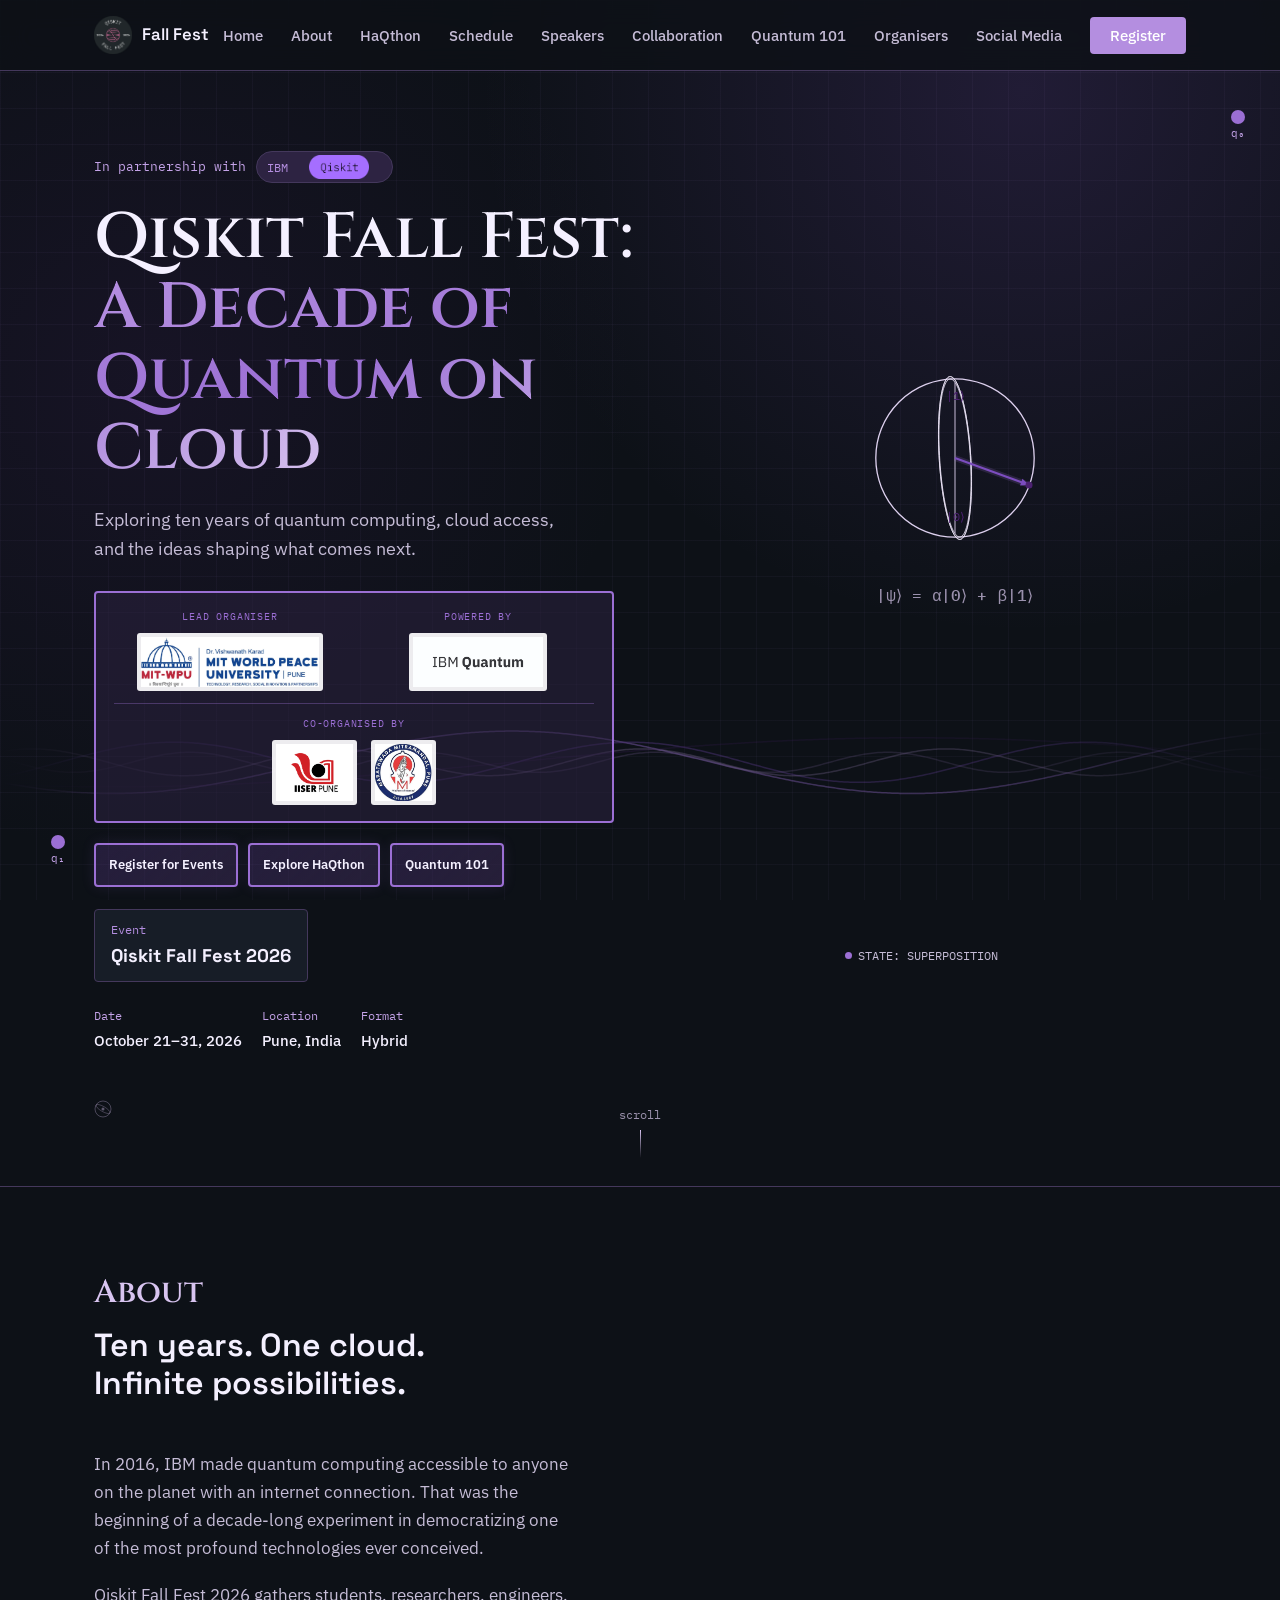
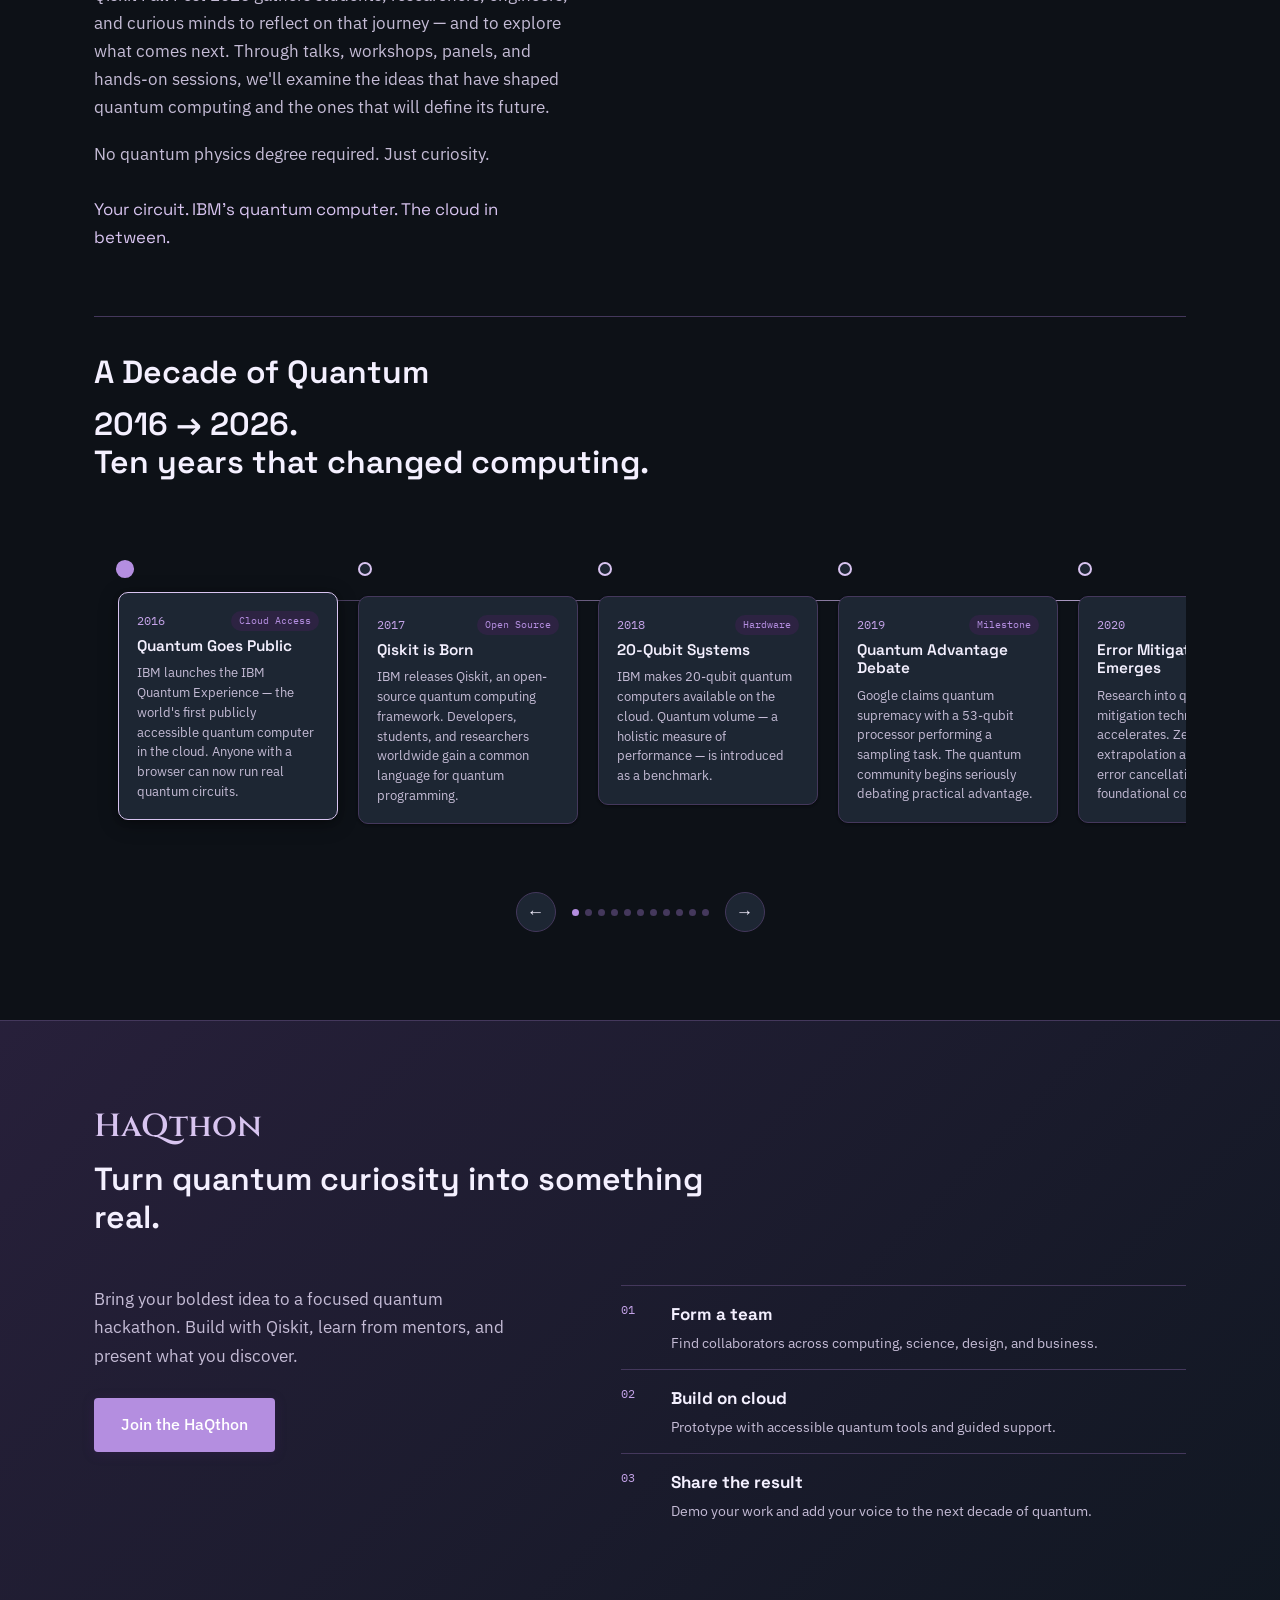
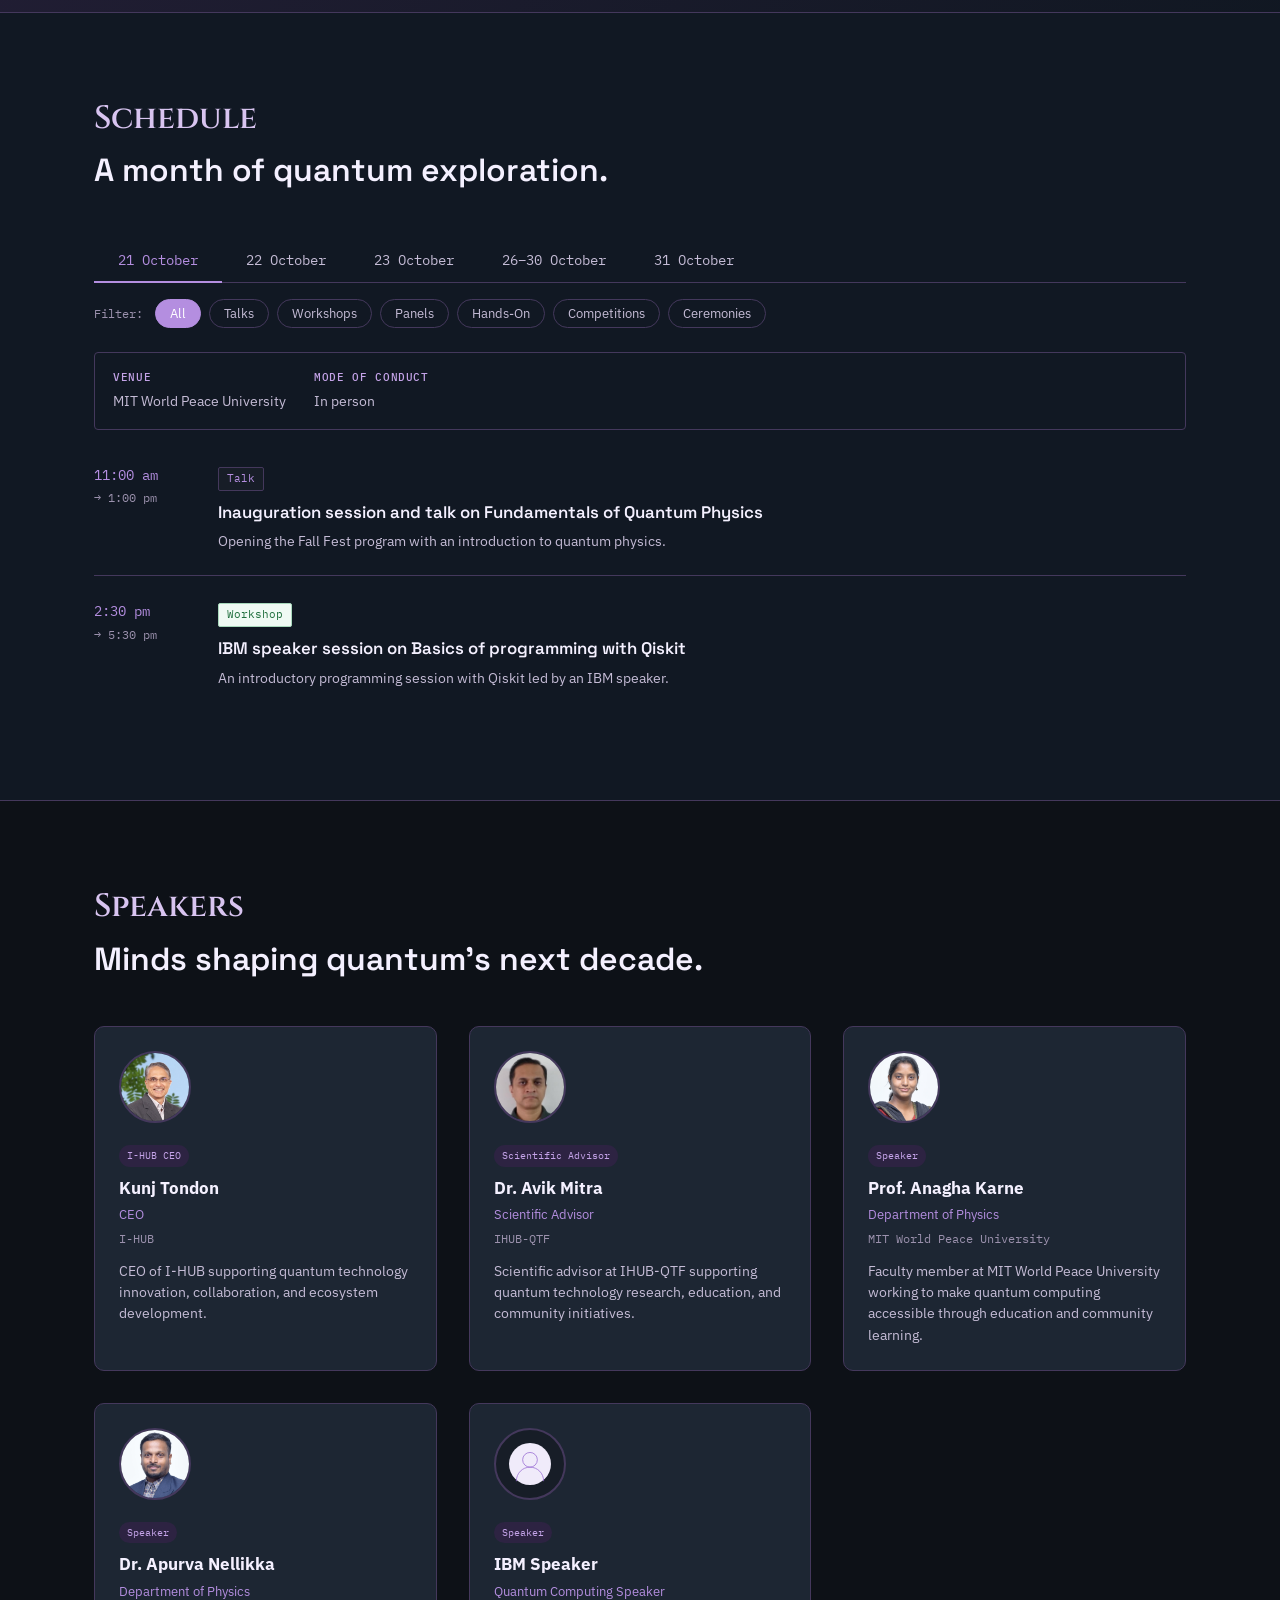
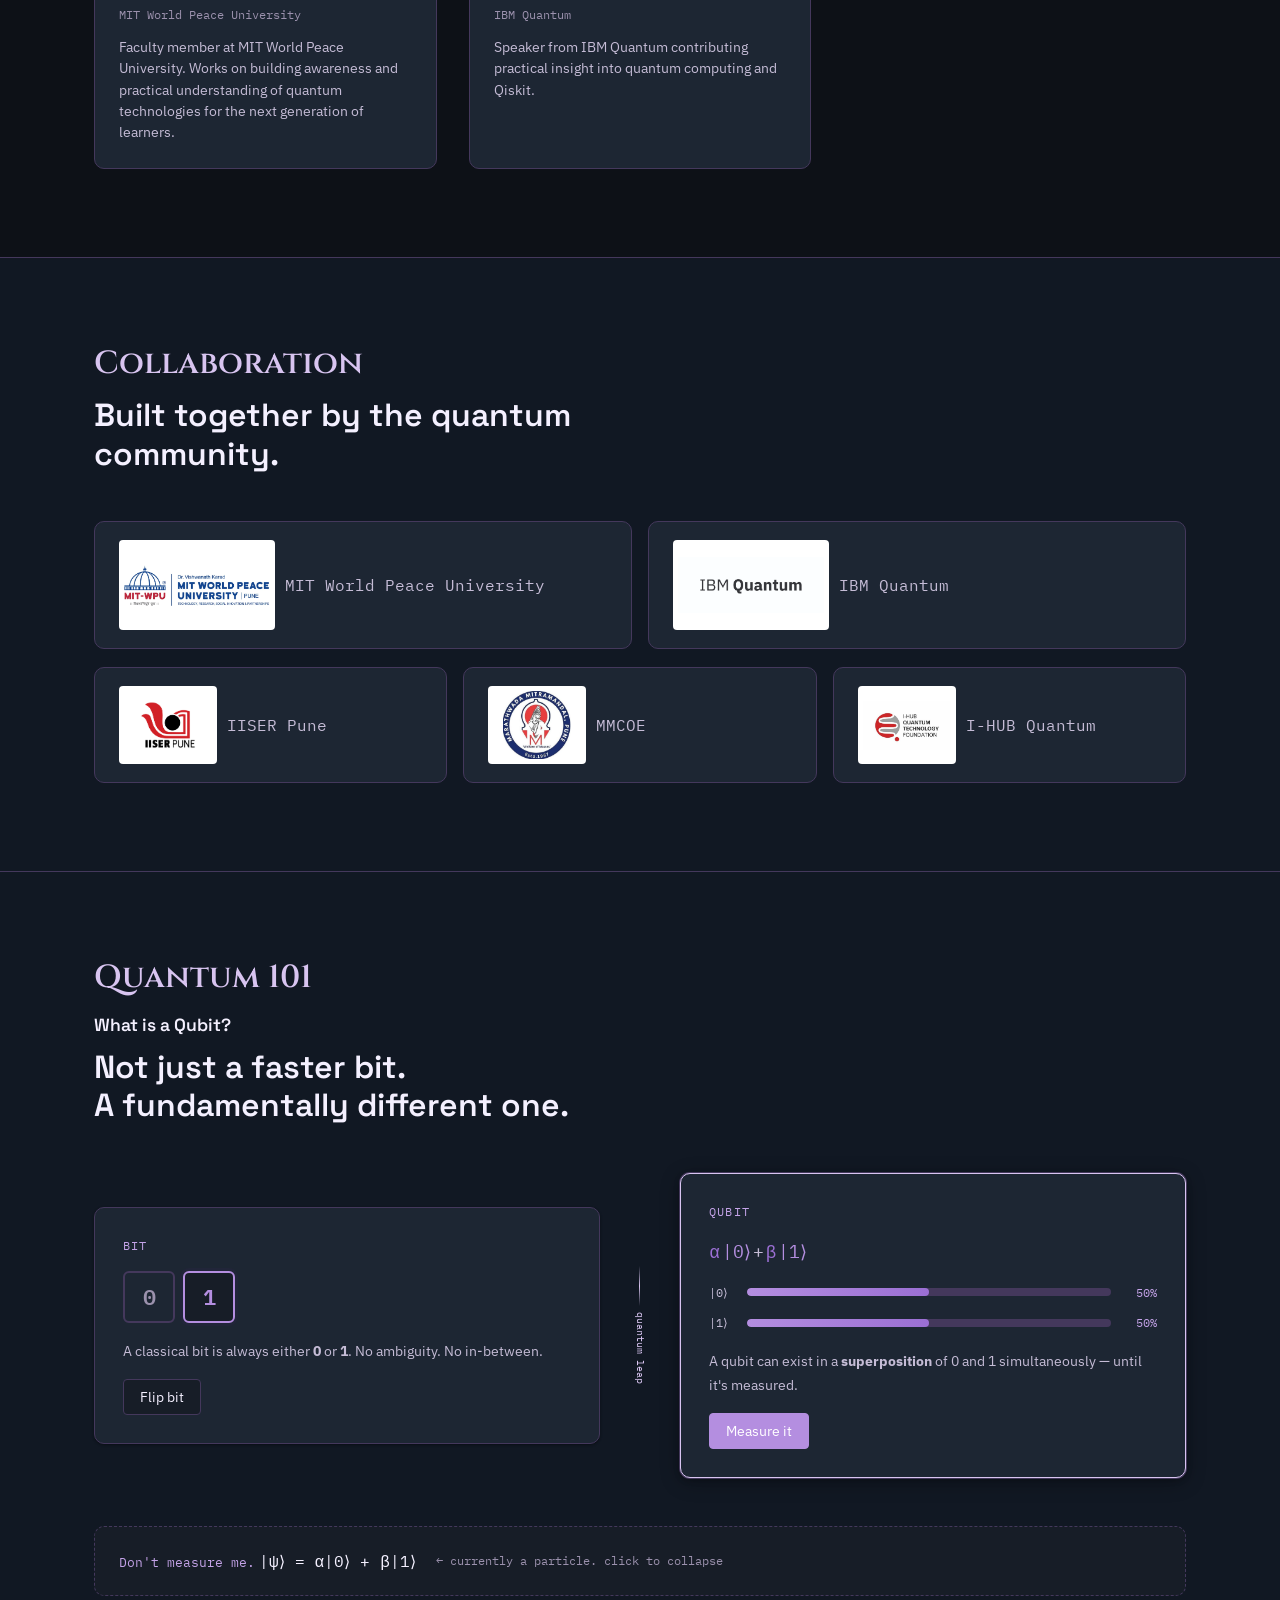
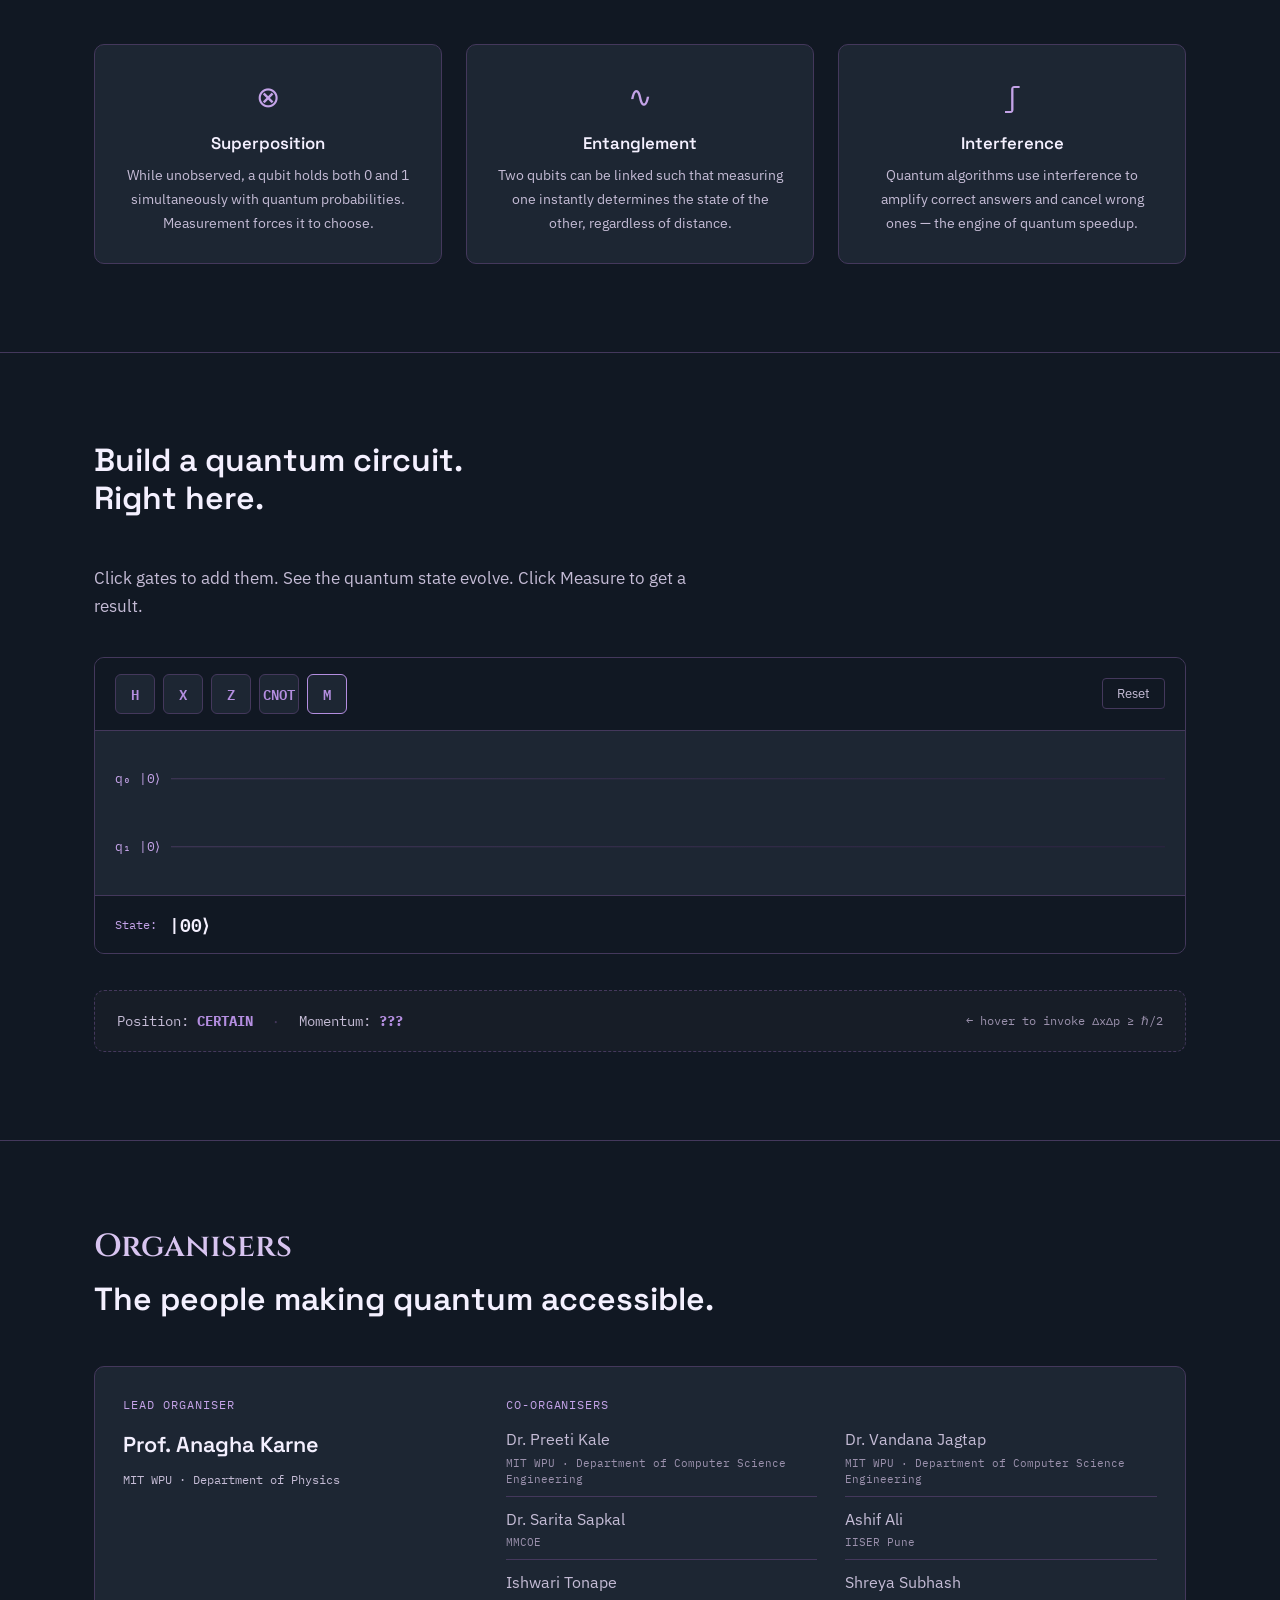
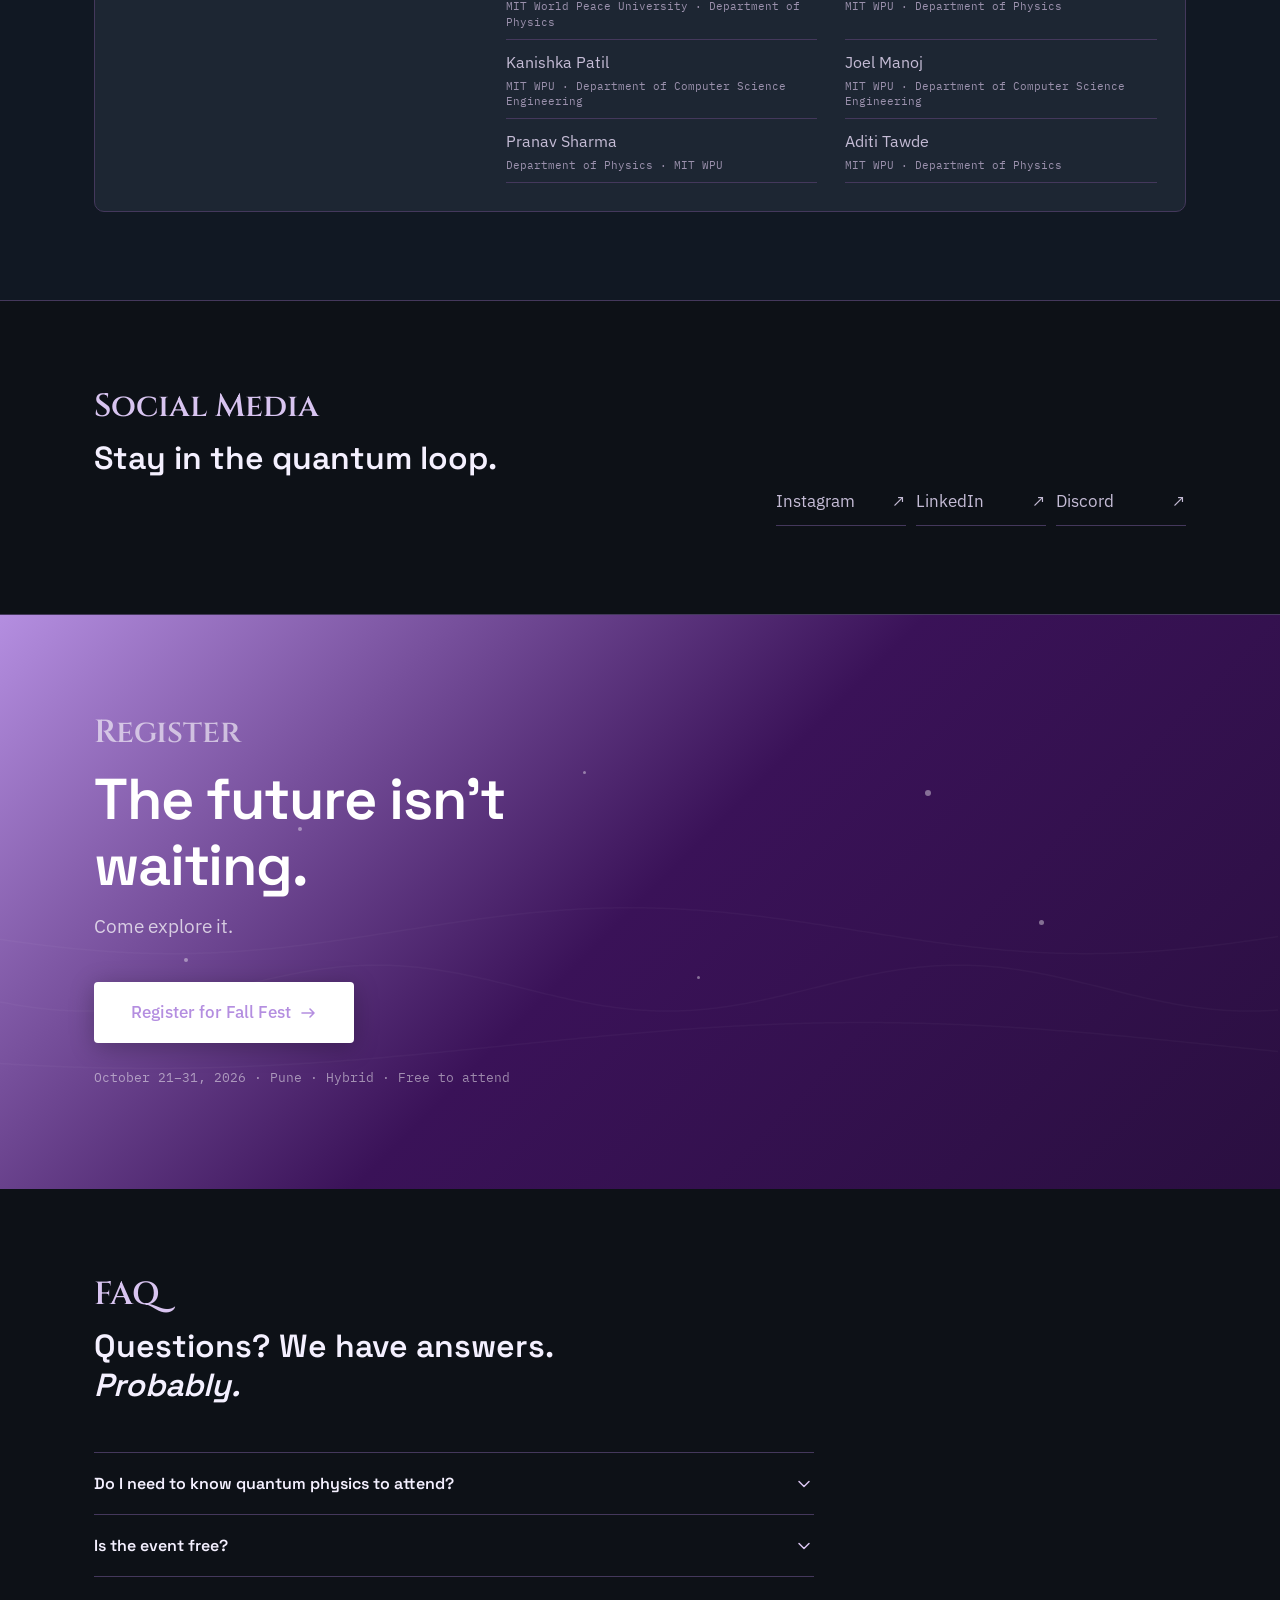
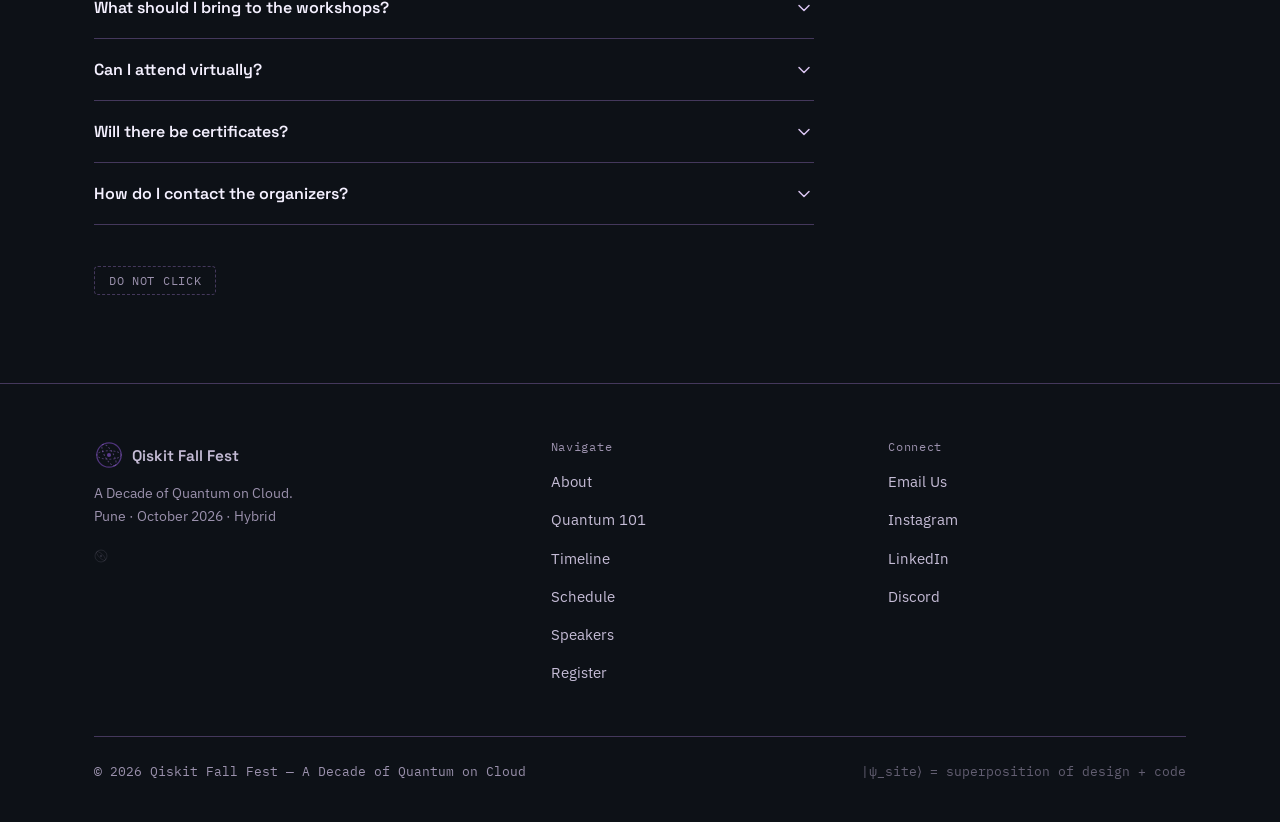
==== index.html @ 08996f7e "Merge pull request #1 from tonapeishwari/main Updated Website" ====
<!DOCTYPE html>
<html lang="en">
<head>
<meta charset="UTF-8">
<meta name="viewport" content="width=device-width, initial-scale=1.0">
<title>Qiskit Fall Fest: A decade of quantum on cloud</title>
<meta name="description" content="Qiskit Fall Fest: A decade of quantum on cloud. Explore ten years of quantum computing, cloud access, and the ideas shaping what comes next. Talks, workshops, panels & hands-on sessions. Pune · October 2026.">
<meta property="og:title" content="Qiskit Fall Fest: A decade of quantum on cloud">
<meta property="og:description" content="Join us to celebrate a decade of quantum computing on cloud. Talks, workshops, and quantum interactions await.">
<meta name="theme-color" content="#120c22">

<!-- Fonts -->
<link rel="preconnect" href="https://fonts.googleapis.com">
<link rel="preconnect" href="https://fonts.gstatic.com" crossorigin>
<link href="https://fonts.googleapis.com/css2?family=Cinzel:wght@500;600;700&family=Space+Grotesk:wght@400;500;600;700&family=IBM+Plex+Sans:ital,wght@0,400;0,500;0,600;1,400&family=IBM+Plex+Mono:wght@400;500&display=swap" rel="stylesheet">

<!-- Styles -->
<link rel="stylesheet" href="css/style.css">

<!-- Data (synchronous — must load before main JS) -->
<script src="data/timeline.js"></script>
<script src="data/speakers.js"></script>
<script src="data/schedule.js"></script>
</head>
<body>

<!-- ============================================================
     NAV
     ============================================================ -->
<header class="site-header" id="site-header">
  <nav class="nav" aria-label="Main navigation">
    <a href="#home" class="brand" id="brand-logo" aria-label="Fall Fest — Home">
      <img class="brand-mark" src="assets/logos/Qiskit%20Fall%20Fest%202026%20Black.png" alt="Qiskit Fall Fest logo">
      <span>Fall Fest</span>
    </a>

    <button class="nav-toggle" id="nav-toggle" aria-label="Toggle navigation" aria-expanded="false" aria-controls="nav-links">
      <span></span><span></span><span></span>
    </button>

    <ul class="nav-links" id="nav-links" role="list">
      <li><a href="#home">Home</a></li>
      <li><a href="#about">About</a></li>
      <li><a href="#haqthon">HaQthon</a></li>
      <li><a href="#schedule">Schedule</a></li>
      <li><a href="#speakers">Speakers</a></li>
      <li><a href="#collaboration">Collaboration</a></li>
      <li><a href="#arena">Quantum 101</a></li>
      <li><a href="#organisers">Organisers</a></li>
      <li><a href="#social">Social Media</a></li>
      <li><a href="https://forms.gle/DxjHEhRJmzXiVozU6" class="nav-cta" target="_blank" rel="noopener noreferrer">Register</a></li>
    </ul>
  </nav>
</header>

<main>

<!-- ============================================================
     HERO
     ============================================================ -->
<section class="hero" id="home" aria-label="Home">
  <!-- Wavefunction canvas background -->
  <canvas id="wave-canvas" aria-hidden="true"></canvas>

  <!-- Entangled qubit A — near top of page -->
  <div class="qubit-particle qubit-a" id="qubit-a" aria-label="Entangled qubit A — interact to see quantum entanglement" tabindex="0" role="button">
    <div class="qubit-inner"></div>
    <div class="qubit-label">q₀</div>
  </div>

  <div class="wrap hero-wrap">
    <!-- Left: Copy -->
    <div class="hero-copy" id="hero-copy">
      <div class="eyebrow-line">
        <span class="mono">In partnership with</span>
        <span class="eyebrow-badge"><span>IBM</span><img src="assets/logos/qiskit%20.png" alt="Qiskit logo"></span>
      </div>

      <h1>Qiskit Fall Fest:<br><span class="gradient-text">A Decade of Quantum on Cloud</span></h1>

      <p class="hero-sub">
        Exploring ten years of quantum computing, cloud access, and the ideas shaping what comes next.
      </p>

      <div class="institution-line organizer-line" aria-label="Lead organiser and powered by logos">
        <div class="organizer-home-row">
          <div class="organizer-home-item">
            <span class="organizer-label mono">LEAD ORGANISER</span>
            <img src="assets/logos/mit%20full%20logo.png" alt="Lead organiser logo">
          </div>
          <div class="organizer-home-item">
            <span class="organizer-label mono">POWERED BY</span>
            <img src="assets/logos/ibm%20quantum.jpg" alt="Powered by logo">
          </div>
        </div>
        <div class="organizer-coorganiser-row">
          <span class="organizer-label mono">CO-ORGANISED BY</span>
          <div class="organizer-coorganiser-logos">
            <img src="assets/logos/iiser%20pune.png" alt="Co-organiser logo">
            <img src="assets/logos/mmcoe.jpeg" alt="Co-organiser logo">
          </div>
        </div>
      </div>

      <div class="hero-quick-links">
        <a class="quick-link" href="#register">Register for Events</a>
        <a class="quick-link" href="#haqthon">Explore HaQthon</a>
        <a class="quick-link" href="#arena">Quantum 101</a>
      </div>

      <div class="event-identity">
        <div class="event-name-block">
          <span class="event-name-label mono">Event</span>
          <span class="event-name">Qiskit Fall Fest 2026</span>
        </div>
      </div>

      <div class="hero-meta">
        <div class="meta-item">
          <span class="meta-label mono">Date</span>
          <span class="meta-value">October 21–31, 2026</span>
        </div>
        <div class="meta-item">
          <span class="meta-label mono">Location</span>
          <span class="meta-value">Pune, India</span>
        </div>
        <div class="meta-item">
          <span class="meta-label mono">Format</span>
          <span class="meta-value">Hybrid</span>
        </div>
      </div>

      <!-- Hidden Feynman quote easter egg trigger -->
      <div class="feynman-trigger" id="feynman-trigger" aria-label="A small atom icon" title="There's plenty of room at the bottom.">
        <svg width="18" height="18" viewBox="0 0 18 18" fill="none" aria-hidden="true">
          <circle cx="9" cy="9" r="8" stroke="currentColor" stroke-width="1" opacity="0.3"/>
          <ellipse cx="9" cy="9" rx="8" ry="2.5" stroke="currentColor" stroke-width="0.8" opacity="0.3" transform="rotate(30 9 9)"/>
          <circle cx="9" cy="9" r="1.5" fill="currentColor" opacity="0.4"/>
        </svg>
      </div>
    </div>

    <!-- Right: Bloch sphere + Schrödinger's box -->
    <div class="hero-visual">
      <div class="bloch-container">
        <canvas id="bloch-canvas" width="420" height="420"
          role="img" aria-label="Animated Bloch sphere — a geometric representation of a qubit state. Hover to interact with the quantum state vector.">
        </canvas>
        <div class="bloch-caption mono">|ψ⟩ = α|0⟩ + β|1⟩</div>
      </div>

      <!-- Schrödinger's Box -->
      <div class="schrodinger-box" id="schrodinger-box" tabindex="0" role="button"
        aria-label="Schrödinger's Box — click to observe the quantum state"
        data-state="superposition">
        <div class="box-lid" id="box-lid">
          <div class="box-lid-face top"></div>
          <div class="box-lid-face front"></div>
          <div class="box-lid-face side"></div>
        </div>
        <div class="box-body" id="box-body">
          <div class="box-face front">
            <div class="box-label">
              <div class="box-title">SCHRÖDINGER'S BOX</div>
              <div class="box-subtitle mono">Q-LAB // QISKIT-2026</div>
              <div class="box-warning">
                <svg width="12" height="12" viewBox="0 0 12 12" fill="none" aria-hidden="true">
                  <path d="M6 1L11 10H1L6 1Z" stroke="currentColor" stroke-width="1"/>
                  <line x1="6" y1="4" x2="6" y2="7" stroke="currentColor" stroke-width="1"/>
                  <circle cx="6" cy="9" r="0.5" fill="currentColor"/>
                </svg>
                ⚠ DO NOT OBSERVE
              </div>
            </div>
          </div>
          <div class="box-face top"></div>
          <div class="box-face side"></div>
        </div>
        <div class="box-state-badge" id="box-state-badge">
          <span class="state-dot"></span>
          <span class="state-text mono" id="box-state-text">STATE: SUPERPOSITION</span>
        </div>
        <div class="box-cat" id="box-cat" aria-hidden="true">
          <!-- Split cat SVG: left half alive, right half skeletal -->
          <svg viewBox="0 0 120 100" fill="none" xmlns="http://www.w3.org/2000/svg">
            <!-- Left half: alive cat -->
            <clipPath id="left-half"><rect x="0" y="0" width="60" height="100"/></clipPath>
            <clipPath id="right-half"><rect x="60" y="0" width="60" height="100"/></clipPath>
            <!-- Cat body alive -->
            <g clip-path="url(#left-half)">
              <ellipse cx="60" cy="72" rx="28" ry="22" fill="#9B6FD4" opacity="0.6"/>
              <circle cx="60" cy="45" r="20" fill="#9B6FD4" opacity="0.6"/>
              <path d="M45 30 L40 18 L52 26Z" fill="#9B6FD4" opacity="0.6"/>
              <circle cx="52" cy="43" r="4" fill="#1C1130"/>
              <path d="M52 52 Q60 56 68 52" stroke="#1C1130" stroke-width="1.2" fill="none"/>
              <line x1="40" y1="50" x2="30" y2="48" stroke="#1C1130" stroke-width="0.8"/>
              <line x1="40" y1="53" x2="30" y2="53" stroke="#1C1130" stroke-width="0.8"/>
            </g>
            <!-- Cat body skeletal -->
            <g clip-path="url(#right-half)">
              <ellipse cx="60" cy="72" rx="28" ry="22" stroke="#4B2170" stroke-width="1" stroke-dasharray="3 2"/>
              <circle cx="60" cy="45" r="20" stroke="#4B2170" stroke-width="1" stroke-dasharray="3 2"/>
              <path d="M68 30 L75 18 L63 26Z" stroke="#4B2170" stroke-width="1" fill="none"/>
              <circle cx="68" cy="43" r="5" stroke="#4B2170" stroke-width="1" fill="none"/>
              <line x1="65" y1="41" x2="71" y2="41" stroke="#4B2170" stroke-width="0.8"/>
              <line x1="60" y1="55" x2="65" y2="58" stroke="#4B2170" stroke-width="0.8"/>
              <line x1="65" y1="58" x2="70" y2="55" stroke="#4B2170" stroke-width="0.8"/>
              <line x1="60" y1="65" x2="60" y2="90" stroke="#4B2170" stroke-width="1"/>
              <line x1="50" y1="75" x2="70" y2="75" stroke="#4B2170" stroke-width="0.8"/>
            </g>
            <!-- Dividing line -->
            <line x1="60" y1="0" x2="60" y2="100" stroke="#7C4DBF" stroke-width="1.5" stroke-dasharray="4 3" opacity="0.6"/>
            <!-- Labels -->
            <text x="28" y="98" font-size="7" fill="#4B2170" font-family="IBM Plex Mono" text-anchor="middle" opacity="0.8">ALIVE</text>
            <text x="90" y="98" font-size="7" fill="#4B2170" font-family="IBM Plex Mono" text-anchor="middle" opacity="0.8">...WELL.</text>
          </svg>
        </div>
        <div class="box-tooltip">You looked. That's the problem.</div>
      </div>
    </div>
  </div>

  <!-- Wavefunction collapse toast -->
  <div class="collapse-toast" id="collapse-toast" aria-live="polite" aria-atomic="true">
    <span class="mono">WAVEFUNCTION COLLAPSED.</span>
  </div>

  <!-- Scroll cue -->
  <div class="scroll-cue" aria-hidden="true">
    <span class="mono">scroll</span>
    <div class="scroll-arrow"></div>
  </div>
</section>

<!-- ============================================================
     ABOUT
     ============================================================ -->
<section class="section" id="about" aria-labelledby="about-heading">
  <div class="wrap">
    <div class="section-head reveal">
      <div class="section-kicker">About</div>
      <h2 id="about-heading">Ten years. One cloud.<br>Infinite possibilities.</h2>
    </div>
    <div class="about-grid">
      <div class="about-body reveal">
        <p>
          In 2016, IBM made quantum computing accessible to anyone on the planet with an internet connection. That was the beginning of a decade-long experiment in democratizing one of the most profound technologies ever conceived.
        </p>
        <p>
          Qiskit Fall Fest 2026 gathers students, researchers, engineers, and curious minds to reflect on that journey — and to explore what comes next. Through talks, workshops, panels, and hands-on sessions, we'll examine the ideas that have shaped quantum computing and the ones that will define its future.
        </p>
        <p>
          No quantum physics degree required. Just curiosity.
        </p>
      </div>
    </div>
    <p class="about-cloud-description reveal">Your circuit. IBM's quantum computer. The cloud in between.</p>
    <div class="about-timeline reveal" aria-labelledby="about-timeline-heading">
      <div class="section-kicker">A Decade of Quantum</div>
      <h3 id="about-timeline-heading">2016 → 2026.<br>Ten years that changed computing.</h3>
      <div class="timeline-scroll-container" role="region" aria-label="Quantum computing decade timeline - scroll horizontally">
        <div class="timeline-track" id="timeline-track"></div>
      </div>
      <div class="timeline-nav" aria-label="Timeline navigation">
        <button class="timeline-nav-btn" id="tl-prev" aria-label="Previous milestone">←</button>
        <div class="timeline-progress" id="tl-progress" aria-hidden="true"></div>
        <button class="timeline-nav-btn" id="tl-next" aria-label="Next milestone">→</button>
      </div>
    </div>
  </div>
</section>

<!-- ============================================================
     HAQTHON
     ============================================================ -->
<section class="section haqthon-section" id="haqthon" aria-labelledby="haqthon-heading">
  <div class="wrap">
    <div class="section-head reveal">
      <div class="section-kicker">HaQthon</div>
      <h2 id="haqthon-heading">Turn quantum curiosity into something real.</h2>
    </div>
    <div class="haqthon-grid">
      <div class="haqthon-copy reveal">
        <p>Bring your boldest idea to a focused quantum hackathon. Build with Qiskit, learn from mentors, and present what you discover.</p>
        <a class="btn btn-primary" href="#register">Join the HaQthon</a>
      </div>
      <div class="haqthon-points reveal">
        <div><span class="mono">01</span><strong>Form a team</strong><p>Find collaborators across computing, science, design, and business.</p></div>
        <div><span class="mono">02</span><strong>Build on cloud</strong><p>Prototype with accessible quantum tools and guided support.</p></div>
        <div><span class="mono">03</span><strong>Share the result</strong><p>Demo your work and add your voice to the next decade of quantum.</p></div>
      </div>
    </div>
  </div>
</section>

<!-- ============================================================
     QUANTUM 101 — QUBIT EXPLAINER
     ============================================================ -->
<section class="section section-raised" id="arena" aria-labelledby="quantum-heading">
  <div class="wrap">
    <div class="section-head reveal">
      <div class="section-kicker">Quantum 101</div>
      <div class="arena-question">What is a Qubit?</div>
      <h2 id="quantum-heading">Not just a faster bit.<br>A fundamentally different one.</h2>
    </div>

    <div class="bit-qubit-demo reveal">
      <div class="bit-card" id="bit-card">
        <div class="bit-label mono">BIT</div>
        <div class="bit-display" id="bit-display">
          <div class="bit-option" id="bit-0" data-val="0">0</div>
          <div class="bit-option active" id="bit-1" data-val="1">1</div>
        </div>
        <p class="bit-desc">A classical bit is always either <strong>0</strong> or <strong>1</strong>. No ambiguity. No in-between.</p>
        <button class="bit-flip-btn" id="bit-flip-btn" aria-label="Flip the classical bit">Flip bit</button>
      </div>

      <div class="transition-arrow" aria-hidden="true">
        <div class="arrow-line"></div>
        <div class="arrow-label mono">quantum leap</div>
      </div>

      <div class="bit-card qubit-card" id="qubit-card">
        <div class="bit-label mono">QUBIT</div>
        <div class="qubit-display" id="qubit-display">
          <div class="qubit-state-eq" id="qubit-eq">
            <span class="q-alpha">α</span><span class="q-ket">|0⟩</span>
            <span class="q-plus"> + </span>
            <span class="q-beta">β</span><span class="q-ket">|1⟩</span>
          </div>
          <div class="qubit-prob-bars">
            <div class="prob-bar-wrap">
              <div class="prob-label mono">|0⟩</div>
              <div class="prob-track"><div class="prob-fill" id="prob-0" style="width:50%"></div></div>
              <div class="prob-pct mono" id="prob-0-pct">50%</div>
            </div>
            <div class="prob-bar-wrap">
              <div class="prob-label mono">|1⟩</div>
              <div class="prob-track"><div class="prob-fill" id="prob-1" style="width:50%"></div></div>
              <div class="prob-pct mono" id="prob-1-pct">50%</div>
            </div>
          </div>
        </div>
        <p class="bit-desc">A qubit can exist in a <strong>superposition</strong> of 0 and 1 simultaneously — until it's measured.</p>
        <button class="bit-flip-btn qubit-measure-btn" id="qubit-measure-btn" aria-label="Measure the qubit — collapse its superposition">Measure it</button>
      </div>
    </div>

    <div class="measure-egg reveal" id="measure-egg">
      <div class="measure-egg-inner">
        <div class="measure-state" id="measure-state-display">
          <span class="mono dont-measure-label">Don't measure me.</span>
          <span class="mono measure-eq" id="measure-eq-text">|ψ⟩ = α|0⟩ + β|1⟩</span>
        </div>
        <div class="measure-hint mono">← click to observe</div>
      </div>
    </div>

    <div class="qubit-insight-grid">
      <div class="insight-card reveal" style="--delay:0s">
        <div class="insight-icon mono">⊗</div>
        <h3>Superposition</h3>
        <p>While unobserved, a qubit holds both 0 and 1 simultaneously with quantum probabilities. Measurement forces it to choose.</p>
      </div>
      <div class="insight-card reveal" style="--delay:0.08s">
        <div class="insight-icon mono">∿</div>
        <h3>Entanglement</h3>
        <p>Two qubits can be linked such that measuring one instantly determines the state of the other, regardless of distance.</p>
      </div>
      <div class="insight-card reveal" style="--delay:0.16s">
        <div class="insight-icon mono">∫</div>
        <h3>Interference</h3>
        <p>Quantum algorithms use interference to amplify correct answers and cancel wrong ones — the engine of quantum speedup.</p>
      </div>
    </div>
  </div>
</section>

<!-- ============================================================
     QUANTUM CIRCUIT INTERACTION
     ============================================================ -->
<section class="section section-raised" id="circuit" aria-labelledby="circuit-heading">
  <div class="wrap">
    <div class="section-head reveal">
      <h2 id="circuit-heading">Build a quantum circuit.<br>Right here.</h2>
    </div>
    <p class="section-intro reveal">Click gates to add them. See the quantum state evolve. Click Measure to get a result.</p>
    <div class="circuit-playground reveal" id="circuit-playground" aria-label="Interactive quantum circuit builder">
      <div class="circuit-header">
        <div class="gate-palette" role="toolbar" aria-label="Available quantum gates">
          <button class="gate-btn" data-gate="H" aria-label="Hadamard gate — creates superposition">H</button>
          <button class="gate-btn" data-gate="X" aria-label="Pauli-X gate — quantum NOT">X</button>
          <button class="gate-btn" data-gate="Z" aria-label="Pauli-Z gate — phase flip">Z</button>
          <button class="gate-btn" data-gate="CNOT" aria-label="CNOT gate — controlled NOT, creates entanglement">CNOT</button>
          <button class="gate-btn gate-measure" data-gate="M" aria-label="Measure — collapse quantum state">M</button>
          <button class="circuit-reset-btn" id="circuit-reset" aria-label="Reset circuit">Reset</button>
        </div>
      </div>
      <div class="circuit-diagram" id="circuit-diagram">
        <div class="circuit-wire" data-qubit="0">
          <div class="wire-label mono">q₀ |0⟩</div>
          <div class="wire-line"></div>
          <div class="wire-gates" id="wire-gates-0"></div>
        </div>
        <div class="circuit-wire" data-qubit="1">
          <div class="wire-label mono">q₁ |0⟩</div>
          <div class="wire-line"></div>
          <div class="wire-gates" id="wire-gates-1"></div>
        </div>
      </div>
      <div class="circuit-result" id="circuit-result" aria-live="polite">
        <div class="mono circuit-result-label">State:</div>
        <div class="circuit-state-display" id="circuit-state-display">|00⟩</div>
      </div>
    </div>

    <!-- Heisenberg Uncertainty easter egg -->
    <div class="heisenberg-egg reveal" id="heisenberg-egg">
      <div class="heisenberg-values">
        <span class="heisenberg-item mono" id="heis-pos">Position: <strong id="heis-pos-val">CERTAIN</strong></span>
        <span class="heisenberg-sep">·</span>
        <span class="heisenberg-item mono" id="heis-mom">Momentum: <strong id="heis-mom-val">???</strong></span>
      </div>
      <div class="heisenberg-hint mono">← hover to invoke ΔxΔp ≥ ℏ/2</div>
    </div>
  </div>
</section>

<!-- ============================================================
     SCHEDULE
     ============================================================ -->
<section class="section section-raised" id="schedule" aria-labelledby="schedule-heading">
  <div class="wrap">
    <div class="section-head reveal">
      <div class="section-kicker">Schedule</div>
      <h2 id="schedule-heading">A month of quantum exploration.</h2>
    </div>

    <!-- Day tabs -->
    <div class="day-tabs reveal" role="tablist" aria-label="Event days">
      <!-- Populated by JS -->
    </div>

    <!-- Filter tabs -->
    <div class="filter-tabs reveal" role="group" aria-label="Filter sessions by type">
      <span class="mono filter-label">Filter:</span>
      <button class="filter-btn active" data-filter="all" aria-pressed="true">All</button>
      <button class="filter-btn" data-filter="talk" aria-pressed="false">Talks</button>
      <button class="filter-btn" data-filter="workshop" aria-pressed="false">Workshops</button>
      <button class="filter-btn" data-filter="panel" aria-pressed="false">Panels</button>
      <button class="filter-btn" data-filter="hands-on" aria-pressed="false">Hands-On</button>
      <button class="filter-btn" data-filter="competition" aria-pressed="false">Competitions</button>
      <button class="filter-btn" data-filter="ceremony" aria-pressed="false">Ceremonies</button>
    </div>

    <!-- Schedule panels — populated by JS -->
    <div class="schedule-panels" id="schedule-panels"></div>
  </div>
</section>

<!-- ============================================================
     SPEAKERS
     ============================================================ -->
<section class="section" id="speakers" aria-labelledby="speakers-heading">
  <div class="wrap">
    <div class="section-head reveal">
      <div class="section-kicker">Speakers</div>
      <h2 id="speakers-heading">Minds shaping quantum's next decade.</h2>
    </div>
    <!-- Speaker grid — populated by JS -->
    <div class="speaker-grid" id="speaker-grid"></div>
  </div>

  <!-- Entangled qubit B — far from qubit A -->
  <div class="qubit-particle qubit-b" id="qubit-b" aria-label="Entangled qubit B — entangled with qubit A near the top" tabindex="0" role="button">
    <div class="qubit-inner"></div>
    <div class="qubit-label">q₁</div>
  </div>
</section>

<!-- ============================================================
     ORGANIZERS / PARTNERS
     ============================================================ -->
<section class="section section-raised" id="collaboration" aria-labelledby="partners-heading">
  <div class="wrap">
    <div class="section-head reveal">
      <div class="section-kicker">Collaboration</div>
      <h2 id="partners-heading">Built together by the quantum community.</h2>
    </div>
    <div class="partners-strip reveal">
      <div class="partners-row partners-row-primary">
        <a class="partner-slot partner-link" href="https://mitwpu.edu.in" target="_blank" rel="noopener noreferrer">
          <img src="assets/logos/mit%20full%20logo.png" alt="MIT World Peace University logo">
          <span>MIT World Peace University</span>
        </a>
        <a class="partner-slot partner-link" href="https://www.ibm.com/quantum" target="_blank" rel="noopener noreferrer">
          <img src="assets/logos/ibm%20quantum.jpg" alt="IBM Quantum logo">
          <span>IBM Quantum</span>
        </a>
      </div>
      <div class="partners-row partners-row-secondary">
        <a class="partner-slot partner-link" href="https://www.iiserpune.ac.in" target="_blank" rel="noopener noreferrer">
          <img src="assets/logos/iiser%20pune.png" alt="IISER Pune logo">
          <span>IISER Pune</span>
        </a>
        <a class="partner-slot partner-link" href="https://mmcoe.edu.in" target="_blank" rel="noopener noreferrer">
          <img src="assets/logos/mmcoe.jpeg" alt="MMCOE logo">
          <span>MMCOE</span>
        </a>
        <a class="partner-slot partner-link" href="https://www.i-hubquantum.in" target="_blank" rel="noopener noreferrer">
          <img src="assets/logos/i-hub.png" alt="I-HUB logo">
          <span>I-HUB Quantum</span>
        </a>
      </div>
    </div>
  </div>
</section>

<!-- ============================================================
     ORGANISERS
     ============================================================ -->
<section class="section section-raised" id="organisers" aria-labelledby="organisers-heading">
  <div class="wrap">
    <div class="section-head reveal">
      <div class="section-kicker">Organisers</div>
      <h2 id="organisers-heading">The people making quantum accessible.</h2>
    </div>
    <div class="organisers-details reveal">
      <div class="organiser-group">
        <div class="organiser-group-label mono">Lead Organiser</div>
        <div class="organiser-lead-name">Prof. Anagha Karne</div>
        <div class="organiser-detail">MIT WPU · Department of Physics</div>
      </div>
      <div class="organiser-group">
        <div class="organiser-group-label mono">Co-organisers</div>
        <ul class="organiser-list">
          <li><span>Dr. Preeti Kale</span><small>MIT WPU · Department of Computer Science Engineering</small></li>
          <li><span>Dr. Vandana Jagtap</span><small>MIT WPU · Department of Computer Science Engineering</small></li>
          <li><span>Dr. Sarita Sapkal</span><small>MMCOE</small></li>
          <li><span>Ashif Ali</span><small>IISER Pune</small></li>
          <li><span>Ishwari Tonape</span><small>MIT World Peace University · Department of Physics</small></li>
          <li><span>Shreya Subhash</span><small>MIT WPU · Department of Physics</small></li>
          <li><span>Kanishka Patil</span><small>MIT WPU · Department of Computer Science Engineering</small></li>
          <li><span>Joel Manoj</span><small>MIT WPU · Department of Computer Science Engineering</small></li>
          <li><span>Pranav Sharma</span><small>Department of Physics · MIT WPU</small></li>
          <li><span>Aditi Tawde</span><small>MIT WPU · Department of Physics</small></li>
        </ul>
      </div>
    </div>
  </div>
</section>

<!-- ============================================================
     SOCIAL MEDIA
     ============================================================ -->
<section class="section" id="social" aria-labelledby="social-heading">
  <div class="wrap social-wrap">
    <div class="section-head reveal">
      <div class="section-kicker">Social Media</div>
      <h2 id="social-heading">Stay in the quantum loop.</h2>
    </div>
    <div class="social-links reveal">
      <a class="social-link" href="https://www.instagram.com/qiskit.fallfest?stkn=MWx5cGQybjhnN2JzdA==" target="_blank" rel="noopener noreferrer">Instagram <span aria-hidden="true">↗</span></a>
      <a class="social-link" href="#" rel="noopener">LinkedIn <span aria-hidden="true">↗</span></a>
      <a class="social-link" href="https://discord.gg/bmnkKAhyy" target="_blank" rel="noopener noreferrer">Discord <span aria-hidden="true">↗</span></a>
    </div>
  </div>
</section>

<!-- ============================================================
     REGISTER CTA
     ============================================================ -->
<section class="register-cta" id="register" aria-labelledby="register-heading">
  <canvas id="register-wave-canvas" aria-hidden="true"></canvas>
  <div class="wrap register-wrap">
    <div class="register-copy reveal">
      <div class="section-kicker" style="color: rgba(255,255,255,0.6)">Register</div>
      <h2 id="register-heading">The future isn't waiting.</h2>
      <p>Come explore it.</p>
      <a href="https://forms.gle/DxjHEhRJmzXiVozU6" class="btn btn-register" id="register-btn" target="_blank" rel="noopener noreferrer" aria-label="Register for Qiskit Fall Fest 2026">
        <span>Register for Fall Fest</span>
        <svg width="18" height="18" viewBox="0 0 18 18" fill="none" aria-hidden="true"><path d="M3 9h12M11 5l4 4-4 4" stroke="currentColor" stroke-width="1.6" stroke-linecap="round" stroke-linejoin="round"/></svg>
      </a>
      <div class="register-meta mono">
        October 21–31, 2026 · Pune · Hybrid · Free to attend
      </div>
    </div>
    <!-- Quantum particles decoration -->
    <div class="register-particles" aria-hidden="true">
      <div class="reg-particle" style="--x:20%;--y:30%;--size:4px;--delay:0s"></div>
      <div class="reg-particle" style="--x:75%;--y:20%;--size:6px;--delay:0.5s"></div>
      <div class="reg-particle" style="--x:55%;--y:70%;--size:3px;--delay:1s"></div>
      <div class="reg-particle" style="--x:85%;--y:55%;--size:5px;--delay:0.3s"></div>
      <div class="reg-particle" style="--x:10%;--y:65%;--size:4px;--delay:0.8s"></div>
      <div class="reg-particle" style="--x:45%;--y:15%;--size:3px;--delay:1.2s"></div>
    </div>
  </div>
</section>

<!-- ============================================================
     FAQ
     ============================================================ -->
<section class="section" id="faq" aria-labelledby="faq-heading">
  <div class="wrap">
    <div class="section-head reveal">
      <div class="section-kicker">FAQ</div>
      <h2 id="faq-heading">Questions? We have answers.<br><em>Probably.</em></h2>
    </div>
    <div class="faq-list reveal" id="faq-list">
      <div class="faq-item">
        <button class="faq-question" aria-expanded="false" aria-controls="faq-1">
          Do I need to know quantum physics to attend?
          <svg class="faq-chevron" width="20" height="20" viewBox="0 0 20 20" fill="none" aria-hidden="true"><path d="M5 7.5l5 5 5-5" stroke="currentColor" stroke-width="1.5" stroke-linecap="round" stroke-linejoin="round"/></svg>
        </button>
        <div class="faq-answer" id="faq-1">
          <p>Absolutely not. Qiskit Fall Fest is designed for everyone — from complete beginners to experienced researchers. Our introductory sessions will bring you up to speed, and our advanced workshops will challenge experts. Curiosity is the only prerequisite.</p>
        </div>
      </div>
      <div class="faq-item">
        <button class="faq-question" aria-expanded="false" aria-controls="faq-2">
          Is the event free?
          <svg class="faq-chevron" width="20" height="20" viewBox="0 0 20 20" fill="none" aria-hidden="true"><path d="M5 7.5l5 5 5-5" stroke="currentColor" stroke-width="1.5" stroke-linecap="round" stroke-linejoin="round"/></svg>
        </button>
        <div class="faq-answer" id="faq-2">
          <p>Yes! Qiskit Fall Fest is free to attend for all registered participants, both in-person and virtually. We believe quantum education should be accessible to everyone.</p>
        </div>
      </div>
      <div class="faq-item">
        <button class="faq-question" aria-expanded="false" aria-controls="faq-3">
          What should I bring to the workshops?
          <svg class="faq-chevron" width="20" height="20" viewBox="0 0 20 20" fill="none" aria-hidden="true"><path d="M5 7.5l5 5 5-5" stroke="currentColor" stroke-width="1.5" stroke-linecap="round" stroke-linejoin="round"/></svg>
        </button>
        <div class="faq-answer" id="faq-3">
          <p>Bring a laptop with Python installed. We recommend setting up a Qiskit environment beforehand — instructions will be sent to all registered participants a week before the event. We'll also have pre-configured cloud environments available.</p>
        </div>
      </div>
      <div class="faq-item">
        <button class="faq-question" aria-expanded="false" aria-controls="faq-4">
          Can I attend virtually?
          <svg class="faq-chevron" width="20" height="20" viewBox="0 0 20 20" fill="none" aria-hidden="true"><path d="M5 7.5l5 5 5-5" stroke="currentColor" stroke-width="1.5" stroke-linecap="round" stroke-linejoin="round"/></svg>
        </button>
        <div class="faq-answer" id="faq-4">
          <p>Yes! The event is hybrid. All talks and panels will be live-streamed. Virtual participants can access workshop materials and join live Q&A sessions. Details will be shared closer to the event.</p>
        </div>
      </div>
      <div class="faq-item">
        <button class="faq-question" aria-expanded="false" aria-controls="faq-5">
          Will there be certificates?
          <svg class="faq-chevron" width="20" height="20" viewBox="0 0 20 20" fill="none" aria-hidden="true"><path d="M5 7.5l5 5 5-5" stroke="currentColor" stroke-width="1.5" stroke-linecap="round" stroke-linejoin="round"/></svg>
        </button>
        <div class="faq-answer" id="faq-5">
          <p>Yes! All registered participants who attend will receive a certificate of participation. Workshop completers will receive specific workshop completion certificates. Certificates will be issued digitally within two weeks of the event.</p>
        </div>
      </div>
      <div class="faq-item">
        <button class="faq-question" aria-expanded="false" aria-controls="faq-6">
          How do I contact the organizers?
          <svg class="faq-chevron" width="20" height="20" viewBox="0 0 20 20" fill="none" aria-hidden="true"><path d="M5 7.5l5 5 5-5" stroke="currentColor" stroke-width="1.5" stroke-linecap="round" stroke-linejoin="round"/></svg>
        </button>
        <div class="faq-answer" id="faq-6">
          <p>Reach us at <a href="mailto:anagha.karne@mitwpu.edu.in">anagha.karne@mitwpu.edu.in</a> or find us on <a href="#">Instagram</a> and <a href="#">LinkedIn</a>. We typically respond within 24 hours.</p>
        </div>
      </div>
    </div>

    <!-- Hidden DO NOT CLICK button easter egg -->
    <div class="do-not-click-wrap">
      <button class="do-not-click-btn" id="do-not-click-btn" aria-label="A mysterious button you probably should not click">DO NOT CLICK</button>
    </div>
  </div>
</section>

</main>

<!-- ============================================================
     FOOTER
     ============================================================ -->
<footer class="site-footer" id="footer">
  <div class="wrap">
    <div class="footer-grid">
      <div class="footer-brand">
        <a href="#" class="brand footer-brand-link" aria-label="Qiskit Fall Fest — Back to top">
          <svg class="brand-mark" viewBox="0 0 32 32" fill="none" xmlns="http://www.w3.org/2000/svg" aria-hidden="true">
            <circle cx="16" cy="16" r="13" stroke="#7C4DBF" stroke-width="1.4" opacity="0.6"/>
            <ellipse cx="16" cy="16" rx="13" ry="4.5" stroke="#9B6FD4" stroke-width="1" stroke-dasharray="2 2" opacity="0.5"/>
            <ellipse cx="16" cy="16" rx="13" ry="4.5" stroke="#9B6FD4" stroke-width="1" transform="rotate(60 16 16)" stroke-dasharray="2 2" opacity="0.5"/>
            <circle cx="16" cy="16" r="2.2" fill="#7C4DBF" opacity="0.7"/>
          </svg>
          Qiskit Fall Fest
        </a>
        <p class="footer-tagline">
          A Decade of Quantum on Cloud.<br>
          Pune · October 2026 · Hybrid
        </p>
        <!-- Feynman trigger (very subtle atom icon) -->
        <div class="footer-feynman-trigger" id="footer-feynman" title="Hover for 2 seconds..." aria-hidden="true">
          <svg width="14" height="14" viewBox="0 0 14 14" fill="none">
            <circle cx="7" cy="7" r="6" stroke="currentColor" stroke-width="0.8" opacity="0.2"/>
            <ellipse cx="7" cy="7" rx="6" ry="2" stroke="currentColor" stroke-width="0.7" opacity="0.2" transform="rotate(45 7 7)"/>
            <circle cx="7" cy="7" r="1.2" fill="currentColor" opacity="0.2"/>
          </svg>
        </div>
      </div>

      <div class="footer-col">
        <h4 class="mono">Navigate</h4>
        <ul>
          <li><a href="#about">About</a></li>
          <li><a href="#quantum">Quantum 101</a></li>
          <li><a href="#timeline">Timeline</a></li>
          <li><a href="#schedule">Schedule</a></li>
          <li><a href="#speakers">Speakers</a></li>
          <li><a href="#register">Register</a></li>
        </ul>
      </div>

      <div class="footer-col">
        <h4 class="mono">Connect</h4>
        <ul>
          <li><a href="mailto:anagha.karne@mitwpu.edu.in">Email Us</a></li>
          <li><a href="#" rel="noopener">Instagram</a></li>
          <li><a href="#" rel="noopener">LinkedIn</a></li>
          <li><a href="https://discord.gg/bmnkKAhyy" target="_blank" rel="noopener noreferrer">Discord</a></li>
        </ul>
      </div>
    </div>

    <div class="footer-bottom">
      <span>© 2026 Qiskit Fall Fest — A Decade of Quantum on Cloud</span>
      <span class="mono footer-state">|ψ_site⟩ = superposition of design + code</span>
    </div>
  </div>

  <!-- Feynman quote popup -->
  <div class="feynman-popup" id="feynman-popup" role="dialog" aria-label="A Feynman quote" aria-hidden="true">
    <div class="feynman-quote">
      <div class="feynman-mark mono">R.P. Feynman</div>
      <blockquote id="feynman-quote-text">"What I cannot create, I do not understand."</blockquote>
    </div>
  </div>
</footer>

<!-- ============================================================
     OVERLAY ELEMENTS
     ============================================================ -->

<!-- Konami code message -->
<div class="konami-overlay" id="konami-overlay" role="dialog" aria-hidden="true" aria-label="Secret quantum message">
  <div class="konami-inner">
    <div class="konami-badge mono">// QUANTUM STATE ACCESSED //</div>
    <h2>You found the hidden state.</h2>
    <p>In quantum mechanics, simply looking changes everything. You looked — and now you know: the universe at its smallest scale is stranger and more beautiful than anyone imagined.</p>
    <div class="konami-eq mono">|explorer⟩ = |curious⟩ ⊗ |determined⟩</div>
    <button class="btn btn-primary" id="konami-close">Collapse this state</button>
  </div>
</div>

<!-- SVG entanglement connection line -->
<svg class="entanglement-svg" id="entanglement-svg" aria-hidden="true" style="pointer-events:none;position:fixed;top:0;left:0;width:100%;height:100%;z-index:9998;display:none;">
  <line id="entanglement-line" x1="0" y1="0" x2="0" y2="0" stroke="#9B6FD4" stroke-width="1.5" stroke-dasharray="6 4" opacity="0.7"/>
</svg>

<!-- DO NOT CLICK outcome -->
<div class="dnc-message" id="dnc-message" aria-live="assertive" aria-atomic="true"></div>

<!-- Scripts (deferred so DOM is fully parsed) -->
<script src="js/main.js" defer></script>
<script src="js/schrodinger.js" defer></script>
<script src="js/quantum-circuit.js" defer></script>
<script src="js/entanglement.js" defer></script>
<script src="js/quantum-easter-eggs.js" defer></script>

<!-- Developer Easter Egg Comments -->
<!-- 
  // If you're reading this, you found another quantum state.
  // Observation changes everything.
  // 
  // This site was built with love, quantum curiosity, and too much coffee.
  // 
  // |developer⟩ = α|sleeping⟩ + β|coding⟩
  // 
  // "What I cannot create, I do not understand." — R.P. Feynman
  //
  // Try the Konami code: ↑↑↓↓←→←→BA
-->
</body>
</html>
---- css/style.css ----
/* ============================================================
   Qiskit Fall Fest 2026 — Design System
   "A Decade of Quantum on Cloud"
   ============================================================ */

/* --- TOKENS ------------------------------------------------- */
:root {
  --bg:            #0D1117;
  --bg-raised:     #171D27;
  --bg-subtle:     #111823;
  --surface:       #1D2633;
  --ink:           #F4F0FF;
  --ink-soft:      #C5BCD6;
  --ink-faint:     #9B91AD;
  --violet-deep:   #B48EE0;
  --violet:        #C4A3E8;
  --violet-mid:    #9B6FD4;
  --violet-light:  #D8C4F0;
  --violet-pale:   #2D2342;
  --violet-line:   #44385C;
  --glow:          #C4A3E8;
  --white:         #FFFFFF;

  --font-display:  'Space Grotesk', sans-serif;
  --font-body:     'IBM Plex Sans', sans-serif;
  --font-mono:     'IBM Plex Mono', monospace;

  --max-width: 1140px;
  --gutter: 24px;
  --radius: 4px;
  --radius-lg: 10px;

  --shadow-sm: 0 1px 3px rgba(0,0,0,0.24), 0 1px 2px rgba(0,0,0,0.18);
  --shadow-md: 0 4px 20px rgba(0,0,0,0.30), 0 2px 6px rgba(0,0,0,0.22);
  --shadow-lg: 0 12px 48px rgba(0,0,0,0.42), 0 4px 12px rgba(0,0,0,0.24);
}

/* --- RESET -------------------------------------------------- */
*, *::before, *::after { box-sizing: border-box; margin: 0; padding: 0; }

html { scroll-behavior: smooth; }

@media (prefers-reduced-motion: reduce) {
  html { scroll-behavior: auto; }
  *, *::before, *::after {
    animation-duration: 0.01ms !important;
    animation-iteration-count: 1 !important;
    transition-duration: 0.01ms !important;
  }
}

body {
  background: var(--bg);
  background-image:
    linear-gradient(rgba(180,142,224,0.045) 1px, transparent 1px),
    linear-gradient(90deg, rgba(180,142,224,0.045) 1px, transparent 1px),
    radial-gradient(circle at 80% 10%, rgba(124,77,191,0.18), transparent 34rem),
    radial-gradient(circle at 12% 42%, rgba(75,33,112,0.16), transparent 30rem);
  background-size: 36px 36px, 36px 36px, auto, auto;
  background-attachment: fixed;
  color: var(--ink);
  font-family: var(--font-body);
  font-size: 17px;
  line-height: 1.65;
  -webkit-font-smoothing: antialiased;
  overflow-x: hidden;
}

h1, h2, h3, h4, h5 {
  font-family: var(--font-display);
  font-weight: 600;
  line-height: 1.15;
  color: var(--ink);
}

p { max-width: 64ch; }

a {
  color: var(--violet-deep);
  text-decoration: none;
}
a:hover { text-decoration: underline; }

.mono { font-family: var(--font-mono); }

img { max-width: 100%; display: block; }

:focus-visible {
  outline: 2px solid var(--violet);
  outline-offset: 3px;
  border-radius: 2px;
}

.wrap {
  max-width: var(--max-width);
  margin: 0 auto;
  padding: 0 var(--gutter);
}

/* --- KEYFRAMES --------------------------------------------- */
@keyframes fadeInUp {
  from { opacity: 0; transform: translateY(28px); }
  to   { opacity: 1; transform: translateY(0); }
}
@keyframes fadeIn {
  from { opacity: 0; }
  to   { opacity: 1; }
}
@keyframes pulse {
  0%, 100% { transform: scale(1); opacity: 1; }
  50%       { transform: scale(1.12); opacity: 0.8; }
}
@keyframes qubitPulse {
  0%, 100% { box-shadow: 0 0 0 0 rgba(155,111,212,0.5); }
  50%       { box-shadow: 0 0 0 10px rgba(155,111,212,0); }
}
@keyframes shake {
  0%,100% { transform: translate(0,0) rotate(0deg); }
  15%     { transform: translate(-2px,1px) rotate(-0.5deg); }
  30%     { transform: translate(2px,-1px) rotate(0.5deg); }
  45%     { transform: translate(-1px,2px) rotate(-0.3deg); }
  60%     { transform: translate(2px,1px) rotate(0.3deg); }
  75%     { transform: translate(-2px,-1px) rotate(-0.5deg); }
}
@keyframes waveCollapse {
  0%   { transform: scaleY(1); opacity: 1; }
  50%  { transform: scaleY(0.05); opacity: 0.5; }
  100% { transform: scaleY(1); opacity: 1; }
}
@keyframes tunnelThrough {
  0%   { left: -10px; opacity: 0; }
  10%  { opacity: 1; }
  45%  { left: 46%; opacity: 1; }
  55%  { left: 54%; opacity: 0; }
  56%  { opacity: 1; }
  90%  { opacity: 1; }
  100% { left: calc(100% + 10px); opacity: 0; }
}
@keyframes packetTravel {
  0%   { left: 0; opacity: 0; }
  10%  { opacity: 1; }
  90%  { opacity: 1; }
  100% { left: 100%; opacity: 0; }
}
@keyframes glow {
  0%,100% { box-shadow: 0 0 16px rgba(155,111,212,0.3); }
  50%      { box-shadow: 0 0 32px rgba(155,111,212,0.6); }
}
@keyframes registerPulse {
  0%,100% { transform: scale(1); }
  50%      { transform: scale(1.02); }
}
@keyframes particleFloat {
  0%,100% { transform: translateY(0) translateX(0); opacity: 0.7; }
  33%     { transform: translateY(-12px) translateX(6px); opacity: 1; }
  66%     { transform: translateY(6px) translateX(-4px); opacity: 0.8; }
}
@keyframes slideDown {
  from { opacity: 0; transform: translateY(-10px); }
  to   { opacity: 1; transform: translateY(0); }
}
@keyframes spinOnce {
  from { transform: rotate(0deg); }
  to   { transform: rotate(360deg); }
}

/* --- REVEAL (scroll intersection) -------------------------- */
.reveal {
  opacity: 0;
  transform: translateY(22px);
  transition: opacity 0.65s ease, transform 0.65s ease;
}
.reveal.visible {
  opacity: 1;
  transform: none;
}
.reveal[style*="--delay"] { transition-delay: var(--delay, 0s); }

/* ============================================================
   HEADER / NAV
   ============================================================ */
.site-header {
  position: sticky;
  top: 0;
  z-index: 100;
  background: rgba(13,17,23,0.85);
  backdrop-filter: blur(14px);
  -webkit-backdrop-filter: blur(14px);
  border-bottom: 1px solid var(--violet-line);
  transition: box-shadow 0.3s ease, background 0.3s ease;
}
.site-header.scrolled {
  box-shadow: var(--shadow-md);
  background: rgba(13,17,23,0.95);
}

.nav {
  display: flex;
  align-items: center;
  justify-content: space-between;
  padding: 16px var(--gutter);
  max-width: var(--max-width);
  margin: 0 auto;
}

.brand {
  display: flex;
  align-items: center;
  gap: 10px;
  font-family: var(--font-display);
  font-weight: 600;
  font-size: 1.05rem;
  color: var(--ink);
  user-select: none;
}
.brand-logo {
  width: 30px;
  height: 30px;
  object-fit: contain;
  flex-shrink: 0;
}
.brand:hover { text-decoration: none; color: var(--violet-deep); }
.site-header .brand-mark {
  width: 38px;
  height: 38px;
}
.brand-mark {
  width: 30px; height: 30px;
  flex-shrink: 0;
  transition: transform 0.4s ease;
}
.brand:hover .brand-mark { transform: rotate(30deg); }

.nav-links {
  display: flex;
  align-items: center;
  gap: 28px;
  list-style: none;
}
.nav-links a {
  color: var(--ink-soft);
  font-size: 0.94rem;
  font-weight: 500;
  transition: color 0.25s;
  position: relative;
}
.nav-links a:not(.nav-cta):hover { color: var(--violet-deep); text-decoration: none; }
.nav-links a:not(.nav-cta)::after {
  content: '';
  position: absolute;
  bottom: -3px; left: 0;
  width: 0; height: 1.5px;
  background: var(--violet-deep);
  transition: width 0.25s ease;
}
.nav-links a:not(.nav-cta):hover::after { width: 100%; }

.nav-cta {
  background: var(--violet-deep);
  color: var(--white) !important;
  padding: 9px 20px;
  border-radius: var(--radius);
  font-size: 0.9rem;
  font-weight: 500;
  transition: background 0.25s ease, transform 0.2s ease !important;
}
.nav-cta:hover { background: var(--ink) !important; transform: translateY(-1px); text-decoration: none !important; }
.nav-cta::after { display: none !important; }

.nav-toggle {
  display: none;
  background: none; border: none;
  cursor: pointer; padding: 6px;
  flex-direction: column; gap: 5px;
}
.nav-toggle span {
  display: block; width: 22px; height: 2px;
  background: var(--ink);
  border-radius: 2px;
  transition: transform 0.25s, opacity 0.25s;
}
.nav-toggle[aria-expanded="true"] span:nth-child(1) { transform: translateY(7px) rotate(45deg); }
.nav-toggle[aria-expanded="true"] span:nth-child(2) { opacity: 0; }
.nav-toggle[aria-expanded="true"] span:nth-child(3) { transform: translateY(-7px) rotate(-45deg); }

@media (max-width: 820px) {
  .site-header .brand-mark { width: 36px; height: 36px; }
  .nav-toggle { display: flex; }
  .nav-links {
    position: absolute; top: 100%; left: 0; right: 0;
    background: var(--bg);
    border-bottom: 1px solid var(--violet-line);
    flex-direction: column; align-items: flex-start;
    gap: 0; padding: 8px var(--gutter) 20px;
    display: none;
    animation: slideDown 0.2s ease;
  }
  .nav-links.open { display: flex; }
  .nav-links li { width: 100%; }
  .nav-links a { display: block; padding: 12px 0; font-size: 1rem; }
  .nav-cta { margin-top: 8px; text-align: center; display: block; }
}

/* ============================================================
   HERO
   ============================================================ */
.hero {
  position: relative;
  min-height: 92vh;
  display: flex;
  align-items: center;
  overflow: hidden;
  border-bottom: 1px solid var(--violet-line);
  padding: 80px 0 60px;
}

#wave-canvas {
  position: absolute;
  inset: 0;
  width: 100%; height: 100%;
  pointer-events: none;
  opacity: 0.55;
}

.hero-wrap {
  display: grid;
  grid-template-columns: 1.1fr 0.9fr;
  gap: 64px;
  align-items: center;
  position: relative;
  z-index: 2;
}

/* Eyebrow */
.eyebrow-line {
  display: flex; align-items: center; gap: 10px;
  font-family: var(--font-mono);
  font-size: 0.82rem;
  color: var(--violet);
  margin-bottom: 20px;
  opacity: 0;
  animation: fadeInUp 0.6s ease 0.1s forwards;
}
.eyebrow-badge {
  background: var(--violet-pale);
  color: var(--violet-deep);
  padding: 3px 10px;
  border-radius: 20px;
  font-size: 0.78rem;
  border: 1px solid var(--violet-line);
}
.eyebrow-badge img {
  display: block;
  width: 86px;
  height: 24px;
  object-fit: contain;
}
.eyebrow-badge {
  display: inline-flex;
  align-items: center;
  gap: 8px;
}

/* Hero h1 */
.hero-copy h1 {
  font-family: 'Cinzel', var(--font-display);
  font-size: clamp(2.6rem, 5vw, 4rem);
  letter-spacing: 0;
  margin-bottom: 20px;
  line-height: 1.1;
  opacity: 0;
  animation: fadeInUp 0.7s ease 0.2s forwards;
}

.gradient-text {
  background: linear-gradient(135deg, var(--violet-deep) 0%, var(--violet-mid) 60%, var(--violet-light) 100%);
  -webkit-background-clip: text;
  -webkit-text-fill-color: transparent;
  background-clip: text;
}

.hero-sub {
  font-size: 1.1rem;
  color: var(--ink-soft);
  max-width: 44ch;
  margin-bottom: 28px;
  opacity: 0;
  animation: fadeInUp 0.7s ease 0.3s forwards;
}

.institution-line {
  display: grid;
  gap: 12px;
  width: min(100%, 520px);
  margin-bottom: 20px;
  padding: 16px 18px;
  border: 2px solid var(--violet-mid);
  border-radius: var(--radius);
  background: rgba(45,35,66,0.52);
  color: var(--violet-light);
}
.organizer-row {
  display: flex;
  align-items: center;
  gap: 10px;
  min-height: 48px;
  font-family: var(--font-mono);
  font-size: 0.78rem;
  font-weight: 600;
  letter-spacing: 0.03em;
}
.organizer-label {
  min-width: 132px;
  color: var(--violet-mid);
  font-size: 0.62rem;
  letter-spacing: 0.08em;
}
.organizer-row img {
  width: 88px;
  height: 42px;
  object-fit: contain;
  background: rgba(255,255,255,0.92);
  border-radius: 3px;
  padding: 4px;
  flex-shrink: 0;
}
.organizer-home-row {
  display: grid;
  grid-template-columns: repeat(2, minmax(0, 1fr));
  gap: 16px;
}
.organizer-home-item {
  display: flex;
  flex-direction: column;
  align-items: center;
  gap: 8px;
  min-width: 0;
  text-align: center;
}
.organizer-home-item .organizer-label { min-width: 0; }
.organizer-home-item img {
  width: auto;
  max-width: 100%;
  height: auto;
  max-height: 58px;
  object-fit: contain;
  background: rgba(255,255,255,0.92);
  border-radius: 3px;
  padding: 4px;
}
.organizer-coorganiser-row {
  display: grid;
  gap: 8px;
  padding-top: 12px;
  border-top: 1px solid rgba(155,111,212,0.35);
  text-align: center;
}
.organizer-coorganiser-row .organizer-label { min-width: 0; }
.organizer-coorganiser-logos {
  display: flex;
  justify-content: center;
  align-items: center;
  gap: 14px;
}
.organizer-coorganiser-logos img {
  width: auto;
  max-width: 120px;
  height: 65px;
  max-height: 65px;
  object-fit: contain;
  background: rgba(255,255,255,0.92);
  border-radius: 3px;
  padding: 4px;
}
.organizer-lead img { width: 132px; }
.organizer-powered img { width: 108px; }
.organizer-logos {
  display: flex;
  align-items: center;
  gap: 8px;
  flex-wrap: wrap;
}
.organizer-logos span { color: var(--violet-light); }
.hero-quick-links { display: flex; gap: 10px; flex-wrap: wrap; margin-bottom: 22px; }
.quick-link {
  border: 2px solid var(--violet-mid);
  background: linear-gradient(135deg, rgba(124,77,191,0.22), rgba(45,35,66,0.78));
  color: var(--ink);
  padding: 9px 13px;
  border-radius: var(--radius);
  font-size: 0.82rem;
  font-weight: 600;
  box-shadow: 0 0 14px rgba(155,111,212,0.12);
  transition: border-color 0.2s, color 0.2s, background 0.2s, transform 0.2s, box-shadow 0.2s;
}
.quick-link:hover {
  background: linear-gradient(135deg, rgba(180,142,224,0.38), rgba(75,33,112,0.86));
  border-color: var(--violet-light);
  color: var(--white);
  box-shadow: 0 0 22px rgba(180,142,224,0.28);
  transform: translateY(-2px);
  text-decoration: none;
}

/* Event identity block */
.event-identity {
  display: inline-flex;
  align-items: center;
  background: var(--bg-raised);
  border: 1px solid var(--violet-line);
  border-radius: var(--radius);
  padding: 10px 16px;
  margin-bottom: 24px;
  gap: 12px;
  opacity: 0;
  animation: fadeInUp 0.7s ease 0.35s forwards;
}
.event-name-block { display: flex; flex-direction: column; gap: 2px; }
.event-name-label { font-size: 0.72rem; color: var(--violet-deep); }
.event-name { font-family: var(--font-display); font-weight: 700; font-size: 1.15rem; color: var(--ink); }

/* Hero meta */
.hero-meta {
  display: flex; flex-wrap: wrap; gap: 20px;
  margin-bottom: 32px;
  opacity: 0;
  animation: fadeInUp 0.7s ease 0.4s forwards;
}
.meta-item { display: flex; flex-direction: column; gap: 3px; }
.meta-label { font-size: 0.72rem; color: var(--violet); }
.meta-value { font-size: 0.96rem; font-weight: 500; color: var(--ink); }

/* Hero CTAs */
.hero-ctas {
  display: flex; gap: 12px; flex-wrap: wrap;
  margin-bottom: 20px;
  opacity: 0;
  animation: fadeInUp 0.7s ease 0.5s forwards;
}

/* Feynman trigger */
.feynman-trigger {
  display: inline-block;
  cursor: help;
  color: var(--violet-light);
  margin-top: 12px;
  opacity: 0;
  animation: fadeIn 1s ease 1.5s forwards;
}

/* Bloch sphere */
.hero-visual {
  display: flex;
  flex-direction: column;
  align-items: center;
  gap: 24px;
  position: relative;
}
.bloch-container { position: relative; }
#bloch-canvas {
  width: 100%; max-width: 380px;
  aspect-ratio: 1/1; height: auto;
  opacity: 0; animation: fadeIn 0.8s ease 0.6s forwards;
}
.bloch-caption {
  text-align: center;
  font-size: 1rem;
  font-weight: 500;
  color: var(--ink-faint);
  margin-top: 8px;
  margin-bottom: 18px;
  line-height: 1.4;
  opacity: 0; animation: fadeIn 0.8s ease 0.9s forwards;
}

/* Qubit particles */
.qubit-particle {
  position: absolute;
  width: 36px; height: 36px;
  cursor: pointer;
  z-index: 10;
}
.qubit-a { top: 28px; right: var(--gutter); }
.qubit-b { position: absolute; bottom: 40px; left: 40px; }

.qubit-inner {
  width: 14px; height: 14px;
  border-radius: 50%;
  background: var(--violet-mid);
  position: absolute; top: 50%; left: 50%;
  transform: translate(-50%,-50%);
  animation: qubitPulse 2s ease infinite;
  transition: background 0.3s, transform 0.3s;
}
.qubit-particle:hover .qubit-inner,
.qubit-particle:focus .qubit-inner { background: var(--violet-deep); transform: translate(-50%,-50%) scale(1.4); }
.qubit-particle.entangled .qubit-inner { background: var(--violet-deep); animation: pulse 0.4s ease 3; }

.qubit-label {
  font-family: var(--font-mono); font-size: 0.68rem; color: var(--violet);
  text-align: center; margin-top: 26px; white-space: nowrap;
}

/* Scroll cue */
.scroll-cue {
  position: absolute; bottom: 28px; left: 50%;
  transform: translateX(-50%);
  display: flex; flex-direction: column; align-items: center; gap: 6px;
  color: var(--ink-faint); font-size: 0.72rem;
  font-family: var(--font-mono);
  animation: fadeIn 1s ease 1.2s both;
  pointer-events: none;
}
.scroll-arrow {
  width: 1px; height: 28px;
  background: linear-gradient(to bottom, var(--violet-light), transparent);
  animation: fadeInUp 1.5s ease 1.2s infinite;
}

/* Collapse toast */
.collapse-toast {
  position: fixed; bottom: 32px; left: 50%;
  transform: translateX(-50%) translateY(20px);
  background: #4B2170; color: var(--white);
  border: 1px solid var(--violet-light);
  box-shadow: 0 8px 28px rgba(0,0,0,0.36);
  padding: 14px 26px; border-radius: 8px;
  font-size: 0.9rem; z-index: 999;
  opacity: 0; pointer-events: none;
  transition: opacity 0.3s ease, transform 0.3s ease;
}
.collapse-toast.show { opacity: 1; transform: translateX(-50%) translateY(0); }

/* Hero responsive */
@media (max-width: 900px) {
  .hero-wrap { grid-template-columns: 1fr; gap: 40px; }
  .hero-visual { order: -1; }
  #bloch-canvas { max-width: 260px; }
  odinger-box { transform: scale(0.85); }
}

/* ============================================================
   SCHRÖDINGER'S BOX
   ============================================================ */
.schrodinger-box {
  position: relative;
  margin-top: 70px;
  width: 220px;
  height: 210px;
  cursor: pointer;
  user-select: none;
  perspective: 600px;
  transition: transform 0.2s ease;
}
.schrodinger-box:hover { transform: translateY(-4px); }
.schrodinger-box:hover .box-body { animation: shake 0.5s ease; }

/* Box faces — CSS isometric box */
.box-body {
  position: absolute;
  inset: 0;
  transform-style: preserve-3d;
  transform: rotateX(-10deg) rotateY(-20deg);
}
.box-face {
  position: absolute;
  border: 1.5px solid var(--violet-mid);
}
.box-face.front {
  width: 150px; height: 165px;
  background: linear-gradient(145deg, #2D2342 0%, #141A25 100%);
  top: 0; left: 0;
  border-radius: 2px;
  display: flex; align-items: center; justify-content: center;
  box-shadow: var(--shadow-sm);
}
.box-face.top {
  width: 150px; height: 40px;
  background: linear-gradient(to right, #211832, #3A2856);
  top: -38px; left: 5px;
  transform: rotateX(55deg);
  border-top: none;
}
.box-face.side {
  width: 48px; height: 165px;
  background: linear-gradient(to bottom, #3A2856 0%, #171D27 100%);
  top: 0; left: 148px;
  transform: rotateY(-70deg) translateX(-4px);
}

/* Box label */
.box-label { padding: 16px; }
.box-title {
  font-family: var(--font-mono); font-size: 0.78rem; font-weight: 500;
  color: #F4F0FF; letter-spacing: 0.05em; margin-bottom: 4px;
}
.box-subtitle { font-family: var(--font-mono); font-size: 0.64rem; color: var(--violet-light); margin-bottom: 10px; }
.box-warning {
  display: flex; align-items: center; gap: 4px;
  font-family: var(--font-mono); font-size: 0.64rem; color: var(--violet-light);
  border: 1px solid var(--violet-mid); padding: 5px 8px; border-radius: 2px;
  width: fit-content;
}

/* State badge */
.box-state-badge {
  position: absolute; bottom: -36px; left: 0; right: 0;
  display: flex; align-items: center; gap: 6px;
  font-family: var(--font-mono); font-size: 0.72rem; color: var(--ink-soft);
}
.state-dot {
  width: 7px; height: 7px; border-radius: 50%;
  background: var(--violet-mid);
  animation: pulse 1.8s ease infinite;
}
.schrodinger-box[data-state="observed"] .state-dot { background: var(--violet-deep); animation: none; }
.schrodinger-box[data-state="observed"] .state-dot { background: #2e9e57; }

/* Tooltip */
.box-tooltip {
  position: absolute; top: -52px; left: 50%;
  transform: translateX(-50%);
  background: var(--violet-deep); color: var(--white);
  border: 1px solid var(--violet-light);
  box-shadow: 0 8px 24px rgba(0,0,0,0.32);
  font-family: var(--font-mono); font-size: 0.78rem;
  padding: 9px 14px; border-radius: 5px; white-space: nowrap;
  opacity: 0; pointer-events: none;
  transition: opacity 0.2s ease;
}
.box-tooltip::after {
  content: ''; position: absolute; top: 100%; left: 50%;
  transform: translateX(-50%);
  border: 6px solid transparent; border-top-color: var(--violet-light);
}
.schrodinger-box:hover .box-tooltip { opacity: 1; }

/* Cat reveal */
.box-cat {
  position: absolute; inset: 8px 8px 38px 8px;
  display: flex; align-items: center; justify-content: center;
  opacity: 0; pointer-events: none;
  transition: opacity 0.35s ease;
}
.box-cat svg { width: 90%; height: 90%; }
.schrodinger-box[data-state="observed"] .box-cat { opacity: 1; }
.schrodinger-box[data-state="observed"] .box-face.front { background: linear-gradient(145deg, #432B63, #1A202E); }

/* ============================================================
   BUTTONS
   ============================================================ */
.btn {
  display: inline-flex; align-items: center; gap: 8px;
  padding: 13px 26px;
  border-radius: var(--radius);
  font-weight: 500; font-size: 0.97rem;
  font-family: var(--font-body);
  cursor: pointer; border: 1px solid transparent;
  transition: all 0.25s ease;
  position: relative; overflow: hidden;
  text-decoration: none;
}
.btn::after {
  content: ''; position: absolute; inset: 0;
  background: rgba(255,255,255,0.08);
  opacity: 0; transition: opacity 0.25s;
}
.btn:hover::after { opacity: 1; }
.btn:hover { transform: translateY(-2px); text-decoration: none; }
.btn:active { transform: translateY(0); }

.btn-primary {
  background: var(--violet-deep); color: var(--white);
  box-shadow: 0 2px 12px rgba(75,33,112,0.25);
}
.btn-primary:hover { background: var(--ink); box-shadow: 0 4px 20px rgba(75,33,112,0.35); color: var(--white); }

.btn-secondary {
  background: transparent; color: var(--ink);
  border-color: var(--violet-line);
}
.btn-secondary:hover { border-color: var(--violet-deep); color: var(--violet-deep); }

/* ============================================================
   SECTIONS — scaffold
   ============================================================ */
main {
  display: flex;
  flex-direction: column;
}
#home { order: 1; }
#about { order: 2; }
#haqthon { order: 3; }
#schedule { order: 4; }
#speakers { order: 5; }
#collaboration { order: 6; }
#arena { order: 7; }
#circuit { order: 7; }
#organisers { order: 8; }
#social { order: 9; }
#register { order: 10; }
#faq { order: 11; }

.section {
  padding: 88px 0;
  border-bottom: 1px solid var(--violet-line);
}
.section-raised { background: var(--bg-subtle); }
.haqthon-section { background: linear-gradient(135deg, rgba(45,35,66,0.82), rgba(17,24,35,0.92)); }
.haqthon-grid { display: grid; grid-template-columns: 0.9fr 1.1fr; gap: 64px; align-items: start; }
.haqthon-copy p { max-width: 42ch; color: var(--ink-soft); margin-bottom: 28px; font-size: 1.08rem; }
.haqthon-points { display: grid; gap: 14px; }
.haqthon-points > div { display: grid; grid-template-columns: 36px 1fr; column-gap: 14px; border-top: 1px solid var(--violet-line); padding-top: 14px; }
.haqthon-points span { color: var(--violet); font-size: 0.76rem; }
.haqthon-points strong { font-family: var(--font-display); }
.haqthon-points p { grid-column: 2; color: var(--ink-soft); font-size: 0.88rem; margin-top: 4px; }
.arena-question {
  margin-bottom: 8px;
  color: var(--ink);
  font-family: var(--font-display);
  font-size: 1.1rem;
  font-weight: 600;
}
.section:last-of-type { border-bottom: none; }

.section-head {
  margin-bottom: 48px;
}
.section-kicker {
  font-family: 'Cinzel', var(--font-display);
  font-size: clamp(1.35rem, 2.6vw, 2rem);
  font-weight: 600;
  line-height: 1.15;
  color: var(--violet-light);
  margin-bottom: 14px;
  letter-spacing: 0;
}
.section-head h2 {
  max-width: 30ch;
  font-size: clamp(1.45rem, 2.5vw, 2rem);
  line-height: 1.2;
  letter-spacing: 0;
}
.section-intro { color: var(--ink-soft); margin-bottom: 36px; font-size: 1.05rem; }

/* ============================================================
   ABOUT
   ============================================================ */
.about-grid {
  display: grid;
  grid-template-columns: 1fr 1.15fr;
  gap: 64px;
  align-items: start;
}
.about-body p { color: var(--ink-soft); margin-bottom: 1.1em; }
.about-body p:last-child { margin-bottom: 0; }
.about-cloud-description {
  max-width: 42ch;
  margin-top: 28px;
  color: var(--violet-light);
  font-family: var(--font-display);
  font-size: 1.05rem;
}
.about-timeline {
  margin-top: 64px;
  padding-top: 36px;
  border-top: 1px solid var(--violet-line);
}
.about-timeline h3 {
  max-width: 30ch;
  margin-bottom: 32px;
  font-size: clamp(1.45rem, 2.5vw, 2rem);
  line-height: 1.2;
  font-weight: 600;
}
.about-timeline > .section-kicker {
  max-width: 30ch;
  color: var(--ink);
  font-family: var(--font-display);
  font-size: clamp(1.45rem, 2.5vw, 2rem);
  line-height: 1.2;
  font-weight: 600;
}
.about-timeline-list {
  display: grid;
  gap: 0;
  border-left: 1px solid var(--violet-line);
}
.about-timeline-item {
  position: relative;
  padding: 0 0 28px 24px;
  margin-left: 14px;
}
.about-timeline-item::before {
  content: '';
  position: absolute;
  top: 4px;
  left: -19px;
  width: 9px;
  height: 9px;
  border: 2px solid var(--violet-light);
  border-radius: 50%;
  background: var(--bg);
}
.about-timeline-meta {
  display: flex;
  gap: 12px;
  align-items: center;
  margin-bottom: 6px;
  color: var(--violet);
  font-family: var(--font-mono);
  font-size: 0.72rem;
}
.about-timeline-meta b { color: var(--ink-faint); font-weight: 400; }
.about-timeline-item h4 {
  margin-bottom: 6px;
  font-size: 1.05rem;
}
.about-timeline-item p {
  max-width: 72ch;
  color: var(--ink-soft);
  font-size: 0.9rem;
  margin: 0;
}

.track-cards { display: grid; grid-template-columns: 1fr 1fr; gap: 16px; }
.track-card {
  padding: 20px;
  border: 1px solid var(--violet-line);
  border-radius: var(--radius-lg);
  display: flex; gap: 14px; align-items: flex-start;
  background: var(--surface);
  transition: box-shadow 0.25s, border-color 0.25s, transform 0.25s;
}
.track-card:hover {
  box-shadow: var(--shadow-md);
  border-color: var(--violet-light);
  transform: translateY(-3px);
}
.track-card-icon {
  width: 40px; height: 40px; border-radius: 8px;
  background: var(--bg-raised);
  display: flex; align-items: center; justify-content: center;
  color: var(--violet); flex-shrink: 0;
}
.track-card h3 { font-size: 1rem; margin-bottom: 6px; }
.track-card p { font-size: 0.88rem; color: var(--ink-soft); margin: 0; }

@media (max-width: 900px) { .about-grid { grid-template-columns: 1fr; gap: 40px; } }
@media (max-width: 560px) { .track-cards { grid-template-columns: 1fr; } }

/* ============================================================
   QUBIT EXPLAINER
   ============================================================ */
.bit-qubit-demo {
  display: grid;
  grid-template-columns: 1fr auto 1fr;
  gap: 32px; align-items: center;
  margin-bottom: 48px;
}

.bit-card {
  background: var(--surface);
  border: 1px solid var(--violet-line);
  border-radius: var(--radius-lg);
  padding: 28px;
  box-shadow: var(--shadow-sm);
}
.qubit-card { border-color: var(--violet-light); box-shadow: 0 0 0 1px var(--violet-line), var(--shadow-md); }

.bit-label { font-size: 0.72rem; letter-spacing: 0.1em; color: var(--violet); margin-bottom: 16px; }
.bit-display {
  display: flex; gap: 8px; margin-bottom: 16px;
}
.bit-option {
  width: 52px; height: 52px;
  border: 2px solid var(--violet-line);
  border-radius: 6px;
  display: flex; align-items: center; justify-content: center;
  font-family: var(--font-mono); font-size: 1.4rem; font-weight: 600;
  color: var(--ink-faint);
  transition: all 0.3s ease;
}
.bit-option.active {
  border-color: var(--violet-deep);
  color: var(--violet-deep);
  background: var(--bg-raised);
  box-shadow: 0 0 0 3px rgba(75,33,112,0.1);
}
.bit-desc { font-size: 0.9rem; color: var(--ink-soft); margin-bottom: 16px; }

.bit-flip-btn, .qubit-measure-btn {
  background: var(--bg-raised); border: 1px solid var(--violet-line);
  padding: 8px 16px; border-radius: var(--radius);
  font-size: 0.86rem; font-family: var(--font-body);
  cursor: pointer; color: var(--ink);
  transition: all 0.2s ease;
}
.bit-flip-btn:hover, .qubit-measure-btn:hover { border-color: var(--violet); color: var(--violet-deep); }
.qubit-measure-btn { background: var(--violet-deep); color: var(--white); border-color: var(--violet-deep); }
.qubit-measure-btn:hover { background: var(--ink); border-color: var(--ink); color: var(--white); }

.qubit-display { margin-bottom: 16px; }
.qubit-state-eq {
  font-family: var(--font-mono); font-size: 1.1rem;
  color: var(--violet-deep); margin-bottom: 16px;
  display: flex; align-items: center; gap: 2px; flex-wrap: wrap;
}
.q-alpha, .q-beta { color: var(--violet-mid); }
.q-ket { color: var(--violet-deep); }
.q-plus { color: var(--ink-soft); }

.qubit-prob-bars { display: flex; flex-direction: column; gap: 10px; }
.prob-bar-wrap { display: flex; align-items: center; gap: 10px; }
.prob-label { font-size: 0.78rem; color: var(--ink-soft); width: 28px; }
.prob-track { flex: 1; height: 8px; background: var(--violet-line); border-radius: 4px; overflow: hidden; }
.prob-fill { height: 100%; background: linear-gradient(to right, var(--violet-deep), var(--violet-mid)); border-radius: 4px; transition: width 0.5s ease; }
.prob-pct { font-size: 0.78rem; color: var(--violet); width: 36px; text-align: right; }

/* Transition arrow */
.transition-arrow {
  display: flex; flex-direction: column; align-items: center; gap: 6px;
  color: var(--violet-light);
}
.arrow-line {
  width: 1px; height: 40px;
  background: linear-gradient(to bottom, transparent, var(--violet-light), transparent);
}
.arrow-label { font-size: 0.62rem; color: var(--violet-light); writing-mode: vertical-rl; }

/* Measurement Easter Egg */
.measure-egg {
  background: var(--bg-raised);
  border: 1px dashed var(--violet-line);
  border-radius: var(--radius-lg);
  padding: 20px 24px;
  display: flex; align-items: center; gap: 24px;
  margin-bottom: 48px; cursor: pointer;
  transition: border-color 0.3s, background 0.3s;
}
.measure-egg:hover { border-color: var(--violet-mid); }
.measure-egg-inner { display: flex; align-items: center; gap: 20px; flex-wrap: wrap; }
.dont-measure-label { font-size: 0.8rem; color: var(--violet); }
.measure-eq { font-size: 1rem; color: var(--ink); }
.measure-hint { font-size: 0.72rem; color: var(--ink-faint); }

.qubit-insight-grid {
  display: grid; grid-template-columns: repeat(3, 1fr);
  gap: 24px;
}
.insight-card {
  padding: 28px;
  border: 1px solid var(--violet-line); border-radius: var(--radius-lg);
  background: var(--surface); text-align: center;
  transition: box-shadow 0.25s, transform 0.25s;
}
.insight-card:hover { box-shadow: var(--shadow-md); transform: translateY(-4px); }
.insight-icon { font-size: 1.8rem; color: var(--violet); margin-bottom: 14px; }
.insight-card h3 { font-size: 1.05rem; margin-bottom: 10px; }
.insight-card p { font-size: 0.9rem; color: var(--ink-soft); margin: 0; }

@media (max-width: 900px) { .bit-qubit-demo { grid-template-columns: 1fr; } .transition-arrow { display: none; } }
@media (max-width: 700px) { .qubit-insight-grid { grid-template-columns: 1fr; } }

/* ============================================================
   CLOUD + QUANTUM FLOW
   ============================================================ */
.cloud-flow-vis {
  display: flex; align-items: center; justify-content: center;
  gap: 0; flex-wrap: wrap; margin-bottom: 28px;
  padding: 48px 32px;
  background: var(--surface); border: 1px solid var(--violet-line);
  border-radius: var(--radius-lg); overflow: hidden;
}
.flow-node {
  display: flex; flex-direction: column; align-items: center; gap: 10px;
  padding: 20px; min-width: 110px;
  transition: transform 0.3s ease;
}
.flow-node:hover { transform: translateY(-4px); }
.flow-icon {
  width: 64px; height: 64px; border-radius: 12px;
  background: var(--bg-raised); border: 1px solid var(--violet-line);
  display: flex; align-items: center; justify-content: center;
  color: var(--violet);
}
.flow-result-icon { border-color: var(--violet-light); background: var(--violet-pale); color: var(--violet-deep); }
.flow-label { font-size: 0.82rem; font-weight: 600; color: var(--ink); }
.flow-sub { font-size: 0.72rem; color: var(--ink-faint); text-align: center; }

.flow-connector {
  position: relative; display: flex; align-items: center;
  color: var(--violet-line); width: 60px; flex-shrink: 0;
}
.flow-packet {
  position: absolute; width: 8px; height: 8px; border-radius: 50%;
  background: var(--violet-mid); top: 50%; transform: translateY(-50%);
  opacity: 0;
}
.cloud-flow-caption { display: flex; align-items: center; gap: 16px; flex-wrap: wrap; }
.cloud-caption-text { font-size: 0.86rem; color: var(--ink-soft); }

/* ============================================================
   QUANTUM CIRCUIT PLAYGROUND
   ============================================================ */
.circuit-playground {
  background: var(--surface);
  border: 1px solid var(--violet-line);
  border-radius: var(--radius-lg);
  overflow: hidden;
  margin-bottom: 36px;
}
.circuit-header { padding: 16px 20px; border-bottom: 1px solid var(--violet-line); background: var(--bg-subtle); }
.gate-palette { display: flex; gap: 8px; align-items: center; flex-wrap: wrap; }
.gate-btn {
  width: 40px; height: 40px; border-radius: 6px;
  border: 1.5px solid var(--violet-line);
  background: var(--surface); color: var(--violet-deep);
  font-family: var(--font-mono); font-size: 0.9rem; font-weight: 600;
  cursor: pointer;
  transition: all 0.2s ease;
}
.gate-btn:hover { border-color: var(--violet); background: var(--bg-raised); transform: scale(1.08); }
.gate-btn.selected { border-color: var(--violet-deep); background: var(--violet-deep); color: var(--white); }
.gate-measure { border-color: var(--violet-deep); color: var(--violet-deep); }
.circuit-reset-btn {
  margin-left: auto; font-size: 0.8rem; padding: 6px 14px;
  border: 1px solid var(--violet-line); border-radius: var(--radius);
  background: transparent; color: var(--ink-soft); cursor: pointer;
  font-family: var(--font-body);
  transition: border-color 0.2s, color 0.2s;
}
.circuit-reset-btn:hover { border-color: var(--violet); color: var(--violet); }

.circuit-diagram { padding: 24px 20px; display: flex; flex-direction: column; gap: 20px; }
.circuit-wire {
  display: flex; align-items: center; gap: 0; position: relative; height: 48px;
}
.wire-label { font-family: var(--font-mono); font-size: 0.8rem; color: var(--violet); width: 56px; flex-shrink: 0; }
.wire-line {
  flex: 1; height: 1.5px;
  background: linear-gradient(to right, var(--violet-line), var(--violet-pale));
  position: absolute; left: 56px; right: 0; top: 50%; transform: translateY(-50%);
}
.wire-gates { position: absolute; left: 60px; display: flex; gap: 8px; align-items: center; }
.gate-on-wire {
  width: 36px; height: 36px; border-radius: 4px;
  border: 1.5px solid var(--violet);
  background: var(--white); color: var(--violet-deep);
  font-family: var(--font-mono); font-size: 0.82rem; font-weight: 600;
  display: flex; align-items: center; justify-content: center;
  animation: scaleIn 0.2s ease;
  cursor: default; flex-shrink: 0;
}
.gate-on-wire.gate-H { border-color: var(--violet-mid); background: var(--violet-pale); }
.gate-on-wire.gate-X { border-color: #5a9e6f; background: #f0faf4; color: #2e7d50; }
.gate-on-wire.gate-Z { border-color: #9e7a5a; background: #fdf6f0; color: #7d4e2e; }
.gate-on-wire.gate-M { border-color: var(--violet-deep); background: var(--violet-deep); color: var(--white); }
.gate-on-wire.gate-cnot-ctrl { border-radius: 50%; width: 12px; height: 12px; background: var(--violet-deep); border: none; }
.gate-on-wire.gate-cnot-target { border-radius: 50%; position: relative; }
.gate-on-wire.gate-cnot-target::before {
  content: ''; position: absolute; width: 1px; height: 200%;
  background: var(--violet); top: 50%; left: 50%; transform: translate(-50%,-50%);
}

@keyframes scaleIn { from { opacity:0; transform:scale(0.7); } to { opacity:1; transform:scale(1); } }

.circuit-result {
  padding: 14px 20px; border-top: 1px solid var(--violet-line);
  background: var(--bg-subtle); display: flex; align-items: center; gap: 12px;
}
.circuit-result-label { font-size: 0.78rem; color: var(--violet); }
.circuit-state-display { font-family: var(--font-mono); font-size: 1.1rem; color: var(--ink); font-weight: 600; }

/* Heisenberg egg */
.heisenberg-egg {
  display: flex; align-items: center; gap: 20px; flex-wrap: wrap;
  background: var(--bg-raised); border: 1px dashed var(--violet-line);
  border-radius: var(--radius-lg); padding: 16px 22px; cursor: default;
}
.heisenberg-values { display: flex; align-items: center; gap: 20px; flex-wrap: wrap; }
.heisenberg-item { font-size: 0.86rem; color: var(--ink-soft); }
.heisenberg-item strong { color: var(--violet-deep); }
.heisenberg-sep { color: var(--violet-line); }
.heisenberg-hint { font-size: 0.72rem; color: var(--ink-faint); margin-left: auto; }
.heisenberg-egg.uncertain .heisenberg-item:nth-child(1) strong { filter: blur(2px); transition: filter 0.3s; }
.heisenberg-egg.uncertain .heisenberg-item:nth-child(3) strong { filter: none; color: var(--violet-mid); }

/* ============================================================
   TIMELINE
   ============================================================ */
.timeline-scroll-container {
  width: 100%; overflow-x: auto; overflow-y: visible;
  padding: 48px 0;
  scrollbar-width: thin; scrollbar-color: var(--violet-line) transparent;
  -webkit-overflow-scrolling: touch;
}
.timeline-scroll-container::-webkit-scrollbar { height: 4px; }
.timeline-scroll-container::-webkit-scrollbar-track { background: transparent; }
.timeline-scroll-container::-webkit-scrollbar-thumb { background: var(--violet-line); border-radius: 2px; }

.timeline-track {
  display: flex; gap: 0;
  padding: 0 var(--gutter);
  min-width: max-content;
  position: relative;
}
.timeline-track::before {
  content: '';
  position: absolute; top: 38px; left: var(--gutter); right: var(--gutter);
  height: 1.5px;
  background: linear-gradient(to right, var(--violet-pale), var(--violet-light), var(--violet-pale));
}

.timeline-item {
  position: relative; flex-shrink: 0;
  width: 240px; padding: 0 20px 0 0;
  cursor: pointer;
}
.tl-dot {
  width: 14px; height: 14px; border-radius: 50%;
  background: var(--surface); border: 2.5px solid var(--violet-light);
  margin-bottom: 20px; position: relative; z-index: 1;
  transition: border-color 0.3s, transform 0.3s;
}
.timeline-item:hover .tl-dot,
.timeline-item.active .tl-dot {
  border-color: var(--violet-deep);
  transform: scale(1.3);
  background: var(--violet-pale);
}
.timeline-item.active .tl-dot { background: var(--violet-deep); }

.tl-card {
  background: var(--surface); border: 1px solid var(--violet-line);
  border-radius: var(--radius-lg); padding: 18px;
  box-shadow: var(--shadow-sm);
  transition: box-shadow 0.3s, border-color 0.3s, transform 0.3s;
}
.timeline-item:hover .tl-card,
.timeline-item.active .tl-card {
  box-shadow: var(--shadow-md); border-color: var(--violet-light);
  transform: translateY(-4px);
}
.tl-year {
  font-family: var(--font-mono); font-size: 0.72rem;
  color: var(--violet); margin-bottom: 6px;
  display: flex; align-items: center; gap: 6px;
}
.tl-tag {
  background: var(--violet-pale); color: var(--violet-deep);
  font-size: 0.62rem; padding: 2px 8px; border-radius: 20px; margin-left: auto;
}
.tl-card h3 { font-size: 0.96rem; margin-bottom: 8px; }
.tl-card p { font-size: 0.82rem; color: var(--ink-soft); margin: 0; line-height: 1.5; }

.timeline-nav {
  display: flex; align-items: center; gap: 16px; justify-content: center; margin-top: 20px;
}
.timeline-nav-btn {
  width: 40px; height: 40px; border-radius: 50%;
  border: 1px solid var(--violet-line);
  background: var(--surface); color: var(--ink);
  cursor: pointer; font-size: 1.1rem;
  transition: all 0.2s ease; display: flex; align-items: center; justify-content: center;
}
.timeline-nav-btn:hover { border-color: var(--violet); color: var(--violet-deep); background: var(--bg-raised); }
.timeline-progress {
  display: flex; gap: 6px;
}
.tl-prog-dot {
  width: 7px; height: 7px; border-radius: 50%;
  background: var(--violet-line); transition: background 0.3s;
}
.tl-prog-dot.active { background: var(--violet-deep); }

/* ============================================================
   SCHEDULE
   ============================================================ */
.day-tabs {
  display: flex; gap: 0; border-bottom: 1px solid var(--violet-line);
  margin-bottom: 0; flex-wrap: wrap;
}
.day-tab {
  background: none; border: none; border-bottom: 2.5px solid transparent;
  position: relative; top: 1px;
  padding: 12px 24px; cursor: pointer;
  font-family: var(--font-mono); font-size: 0.86rem; color: var(--ink-soft);
  transition: color 0.2s, border-color 0.2s;
}
.day-tab[aria-selected="true"] { color: var(--violet-deep); border-bottom-color: var(--violet-deep); }
.day-tab:hover { color: var(--violet-deep); }

.filter-tabs {
  display: flex; gap: 8px; align-items: center;
  padding: 16px 0; flex-wrap: wrap;
}
.filter-label { font-size: 0.78rem; color: var(--ink-faint); margin-right: 4px; }
.filter-btn {
  background: transparent; border: 1px solid var(--violet-line);
  padding: 5px 14px; border-radius: 20px;
  font-size: 0.82rem; color: var(--ink-soft);
  cursor: pointer; font-family: var(--font-body);
  transition: all 0.2s ease;
}
.filter-btn:hover { border-color: var(--violet); color: var(--violet-deep); }
.filter-btn.active {
  background: var(--violet-deep); border-color: var(--violet-deep);
  color: var(--white);
}

.session-list { padding: 8px 0 0; display: none; }
.session-list.active { display: block; }

.schedule-day-details {
  display: flex;
  gap: 28px;
  flex-wrap: wrap;
  padding: 16px 18px;
  margin-bottom: 10px;
  border: 1px solid var(--violet-line);
  border-radius: var(--radius);
  background: var(--bg-subtle);
  color: var(--ink-soft);
  font-size: 0.9rem;
}
.schedule-day-details span { display: flex; flex-direction: column; gap: 2px; }
.schedule-day-details strong {
  color: var(--violet);
  font-family: var(--font-mono);
  font-size: 0.68rem;
  font-weight: 500;
  letter-spacing: 0.06em;
  text-transform: uppercase;
}
.schedule-tracks {
  margin: 12px 0 8px;
  padding: 16px 18px;
  border-left: 2px solid var(--violet-mid);
  background: rgba(45,35,66,0.24);
}
.schedule-tracks-title {
  margin-bottom: 8px;
  color: var(--violet-light);
  font-family: var(--font-mono);
  font-size: 0.76rem;
  letter-spacing: 0.04em;
  text-transform: uppercase;
}
.schedule-tracks ol { margin: 0; padding-left: 22px; color: var(--ink-soft); font-size: 0.9rem; }
.schedule-tracks li { padding: 2px 0; }

.session-item {
  display: grid; grid-template-columns: 100px 1fr;
  gap: 24px; padding: 22px 0;
  border-bottom: 1px solid var(--violet-line);
  transition: all 0.25s ease;
}
.session-item:last-child { border-bottom: none; }
.session-item:hover { padding-left: 10px; border-left: 3px solid var(--violet-light); }
.session-item[data-type="break"] { opacity: 0.55; }
.session-item.hidden { display: none; }

.session-time { font-family: var(--font-mono); color: var(--violet-deep); font-size: 0.86rem; padding-top: 2px; }
.session-date-label { display: block; margin-bottom: 5px; color: var(--ink-soft); font-size: 0.7rem; }
.session-time-end { display: block; font-size: 0.72rem; color: var(--ink-faint); margin-top: 2px; }
.session-title { font-family: var(--font-display); font-size: 1.05rem; font-weight: 600; margin-bottom: 4px; }
.session-speaker { font-size: 0.82rem; color: var(--violet); font-family: var(--font-mono); margin-bottom: 6px; }
.session-desc { font-size: 0.88rem; color: var(--ink-soft); margin: 0; }
.session-tag {
  display: inline-flex; align-items: center;
  font-family: var(--font-mono); font-size: 0.68rem;
  color: var(--violet-deep); background: var(--bg-raised);
  border: 1px solid var(--violet-line);
  padding: 2px 8px; border-radius: 2px; margin-bottom: 8px;
}
.session-tag.tag-workshop { color: #1e6e3c; background: #f0faf4; border-color: #a8d8bc; }
.session-tag.tag-panel { color: #7a5a1e; background: #fdf8ed; border-color: #d8c08c; }
.session-tag.tag-hands-on { color: #1e4a7a; background: #edf4fd; border-color: #8cb8d8; }
.session-tag.tag-break { color: var(--ink-faint); background: transparent; border-color: transparent; }
.session-tag.tag-competition { color: #8a4a1e; background: #fff4ea; border-color: #e2b58e; }
.session-tag.tag-coding { color: #68418c; background: #f3edfa; border-color: #c4a3e8; }
.session-tag.tag-ceremony { color: #7a5a1e; background: #fdf8ed; border-color: #d8c08c; }

@media (max-width: 640px) {
  .session-item { grid-template-columns: 1fr; gap: 6px; }
}

/* ============================================================
   SPEAKERS
   ============================================================ */
.speaker-grid {
  display: grid; grid-template-columns: repeat(3, 1fr);
  gap: 32px; margin-top: 8px; position: relative;
}
.speaker-card {
  position: relative; overflow: hidden;
  border: 1px solid var(--violet-line);
  border-radius: var(--radius-lg); background: var(--surface);
  transition: box-shadow 0.3s, transform 0.3s, border-color 0.3s;
}
.speaker-card:hover { box-shadow: var(--shadow-lg); transform: translateY(-6px); border-color: var(--violet-light); }

.speaker-card-inner { padding: 24px; }
.speaker-photo {
  width: 72px; height: 72px; border-radius: 50%;
  background: var(--bg-raised); border: 2px solid var(--violet-line);
  display: flex; align-items: center; justify-content: center;
  margin-bottom: 16px; overflow: hidden; color: var(--violet);
  flex-shrink: 0;
}
.speaker-photo svg { width: 42px; height: 42px; }
.speaker-photo img { width: 100%; height: 100%; object-fit: cover; }

.speaker-tag {
  font-family: var(--font-mono); font-size: 0.65rem;
  color: var(--violet); background: var(--violet-pale);
  padding: 2px 8px; border-radius: 20px; display: inline-block; margin-bottom: 8px;
}
.speaker-name { font-size: 1.05rem; font-weight: 700; margin-bottom: 2px; }
.speaker-role { font-size: 0.82rem; color: var(--violet-deep); margin-bottom: 2px; }
.speaker-org { font-family: var(--font-mono); font-size: 0.78rem; color: var(--ink-faint); margin-bottom: 12px; }
.speaker-bio { font-size: 0.86rem; color: var(--ink-soft); line-height: 1.55; margin: 0; }

.speaker-hover-detail {
  position: absolute; inset: 0;
  background: linear-gradient(135deg, var(--violet-deep) 0%, #3a1a58 100%);
  color: var(--white); padding: 24px;
  display: flex; flex-direction: column; justify-content: center;
  opacity: 0; transition: opacity 0.3s ease;
  pointer-events: none;
}
.speaker-card:hover .speaker-hover-detail { opacity: 1; pointer-events: auto; }
.hover-qstate { font-family: var(--font-mono); font-size: 0.72rem; opacity: 0.6; margin-bottom: 8px; }
.hover-name { font-family: var(--font-display); font-size: 1.1rem; font-weight: 700; margin-bottom: 4px; color: var(--white); }
.hover-bio { font-size: 0.86rem; opacity: 0.88; line-height: 1.55; margin-bottom: 16px; }
.hover-link {
  font-family: var(--font-mono); font-size: 0.78rem;
  color: var(--violet-light); text-decoration: underline;
  pointer-events: auto;
}
.hover-link:hover { color: var(--white); }

@media (max-width: 900px) { .speaker-grid { grid-template-columns: repeat(2,1fr); } }
@media (max-width: 560px) { .speaker-grid { grid-template-columns: 1fr; } }

/* ============================================================
   VENUE
   ============================================================ */
.venue-grid { display: grid; grid-template-columns: 1fr 1fr; gap: 40px; }
.venue-info { display: flex; flex-direction: column; gap: 20px; }
.venue-detail {}
.venue-detail-label { font-family: var(--font-mono); font-size: 0.72rem; color: var(--violet); margin-bottom: 4px; }
.venue-detail-value { font-size: 1rem; color: var(--ink); }

.venue-map-placeholder {
  background: var(--bg-raised); border: 1px dashed var(--violet-line);
  border-radius: var(--radius-lg); overflow: hidden;
}
.map-inner {
  height: 100%; min-height: 200px;
  display: flex; flex-direction: column; align-items: center; justify-content: center;
  gap: 12px; color: var(--ink-faint); padding: 32px; text-align: center;
}
.map-inner svg { color: var(--violet-light); }
.map-inner p { font-size: 0.86rem; margin: 0; color: var(--ink-faint); }
.map-inner p.mono { font-size: 0.9rem; color: var(--ink-soft); }

@media (max-width: 700px) { .venue-grid { grid-template-columns: 1fr; } }

/* ============================================================
   PARTNERS
   ============================================================ */
.partners-strip { display: grid; gap: 18px; }
.partners-row { display: grid; gap: 16px; }
.partners-row-primary { grid-template-columns: repeat(2, minmax(0, 1fr)); }
.partners-row-secondary { grid-template-columns: repeat(3, minmax(0, 1fr)); }
.partner-slot {
  display: flex; align-items: center; gap: 10px;
  border: 1px solid var(--violet-line); border-radius: var(--radius-lg);
  padding: 18px 24px; font-family: var(--font-mono); font-size: 1rem; color: var(--ink-soft);
  background: var(--surface);
  transition: border-color 0.25s, box-shadow 0.25s;
}
.partner-slot:hover { border-color: var(--violet-light); box-shadow: var(--shadow-sm); }
.partner-slot svg { color: var(--violet); flex-shrink: 0; }
.partner-link { min-width: 0; color: var(--ink-soft); }
.partner-link:hover { text-decoration: none; color: var(--ink); }
.partner-link img { width: 98px; height: 78px; object-fit: contain; flex-shrink: 0; background: var(--white); border-radius: 4px; padding: 5px; }
.partners-row-primary .partner-link img { width: 156px; height: 90px; }
.partner-slot-add { border-style: dashed; color: var(--ink-faint); }
.organisers-details-placeholder {
  min-height: 180px;
  display: flex;
  align-items: center;
  justify-content: center;
  border: 1px dashed var(--violet-mid);
  border-radius: var(--radius-lg);
  color: var(--ink-faint);
  background: rgba(45,35,66,0.28);
}
.organisers-details {
  display: grid;
  grid-template-columns: minmax(220px, 0.7fr) 1.3fr;
  gap: 32px;
  padding: 28px;
  border: 1px solid var(--violet-line);
  border-radius: var(--radius-lg);
  background: var(--surface);
}
.organiser-group { min-width: 0; }
.organiser-group-label {
  margin-bottom: 12px;
  color: var(--violet);
  font-size: 0.76rem;
  letter-spacing: 0.08em;
  text-transform: uppercase;
}
.organiser-lead-name {
  color: var(--ink);
  font-family: var(--font-display);
  font-size: 1.35rem;
  font-weight: 600;
}
.organiser-detail {
  margin-top: 6px;
  color: var(--ink-soft);
  font-family: var(--font-mono);
  font-size: 0.78rem;
}
.organiser-list {
  display: grid;
  grid-template-columns: repeat(2, minmax(0, 1fr));
  gap: 10px 28px;
  margin: 0;
  padding: 0;
  list-style: none;
  color: var(--ink-soft);
  font-size: 0.98rem;
}
.organiser-list li {
  display: flex;
  flex-direction: column;
  gap: 3px;
  padding-bottom: 8px;
  border-bottom: 1px solid var(--violet-line);
}
.organiser-list small {
  color: var(--ink-faint);
  font-family: var(--font-mono);
  font-size: 0.68rem;
  line-height: 1.45;
}

@media (max-width: 700px) {
  .organizer-row { align-items: flex-start; flex-wrap: wrap; }
  .organizer-label { width: 100%; }
  .organizer-logos { width: 100%; }
  .organizer-home-row { gap: 8px; }
  .organizer-home-item img { max-height: 48px; }
  .organizer-coorganiser-logos img { max-width: 78px; max-height: 42px; }
  .organisers-details { grid-template-columns: 1fr; gap: 24px; padding: 20px; }
  .organiser-list { grid-template-columns: 1fr; gap: 8px; }
  .partners-row-primary { grid-template-columns: repeat(2, minmax(0, 1fr)); }
  .partners-row-primary .partner-slot { padding: 10px; gap: 6px; font-size: 0.72rem; }
  .partners-row-primary .partner-link img { width: 64px; height: 54px; }
  .partners-row-secondary .partner-slot { font-size: 0.9rem; }
  .partners-row-secondary { grid-template-columns: 1fr; }
}

.social-wrap { display: flex; justify-content: space-between; gap: 32px; align-items: end; }
.social-links { display: flex; flex-wrap: wrap; gap: 10px; }
.social-link { border-bottom: 1px solid var(--violet-line); padding: 10px 0; color: var(--ink-soft); min-width: 130px; display: flex; justify-content: space-between; gap: 22px; }
.social-link:hover { color: var(--violet-light); border-color: var(--violet-mid); text-decoration: none; }

@media (max-width: 700px) {
  .haqthon-grid, .social-wrap { grid-template-columns: 1fr; display: grid; }
  .social-wrap { gap: 8px; }
}

/* ============================================================
   REGISTER CTA
   ============================================================ */
.register-cta {
  position: relative; overflow: hidden;
  background: linear-gradient(135deg, var(--violet-deep) 0%, #3a1258 50%, #2a0f40 100%);
  padding: 100px 0;
}
#register-wave-canvas {
  position: absolute; inset: 0; width: 100%; height: 100%;
  pointer-events: none; opacity: 0.2;
}
.register-wrap { position: relative; z-index: 2; }
.register-copy { max-width: 580px; }
.register-copy .section-kicker { color: rgba(255,255,255,0.6); }
.register-copy h2 {
  font-size: clamp(2.4rem, 4.5vw, 3.8rem);
  color: var(--white); margin-bottom: 12px; letter-spacing: -0.02em;
}
.register-copy > p { font-size: 1.2rem; color: rgba(255,255,255,0.72); margin-bottom: 40px; max-width: 38ch; }

.btn-register {
  background: var(--white); color: var(--violet-deep);
  font-size: 1.05rem; padding: 16px 36px;
  box-shadow: 0 4px 24px rgba(0,0,0,0.25);
  margin-bottom: 24px;
  animation: glow 3s ease infinite;
}
.btn-register:hover { background: var(--violet-pale); color: var(--violet-deep); box-shadow: 0 8px 32px rgba(0,0,0,0.3); }
.register-meta { font-size: 0.8rem; color: rgba(255,255,255,0.5); }

.register-particles { position: absolute; inset: 0; pointer-events: none; }
.reg-particle {
  position: absolute; left: var(--x); top: var(--y);
  width: var(--size); height: var(--size); border-radius: 50%;
  background: rgba(255,255,255,0.4);
  animation: particleFloat 4s ease-in-out var(--delay) infinite;
}

/* ============================================================
   FAQ
   ============================================================ */
.faq-list { max-width: 720px; margin-bottom: 40px; }
.faq-item { border-bottom: 1px solid var(--violet-line); }
.faq-item:first-child { border-top: 1px solid var(--violet-line); }
.faq-question {
  width: 100%; background: none; border: none;
  display: flex; align-items: center; justify-content: space-between;
  padding: 20px 0; cursor: pointer; text-align: left;
  font-family: var(--font-display); font-size: 1rem; font-weight: 600; color: var(--ink);
  gap: 16px; transition: color 0.2s;
}
.faq-question:hover { color: var(--violet-deep); }
.faq-chevron { flex-shrink: 0; transition: transform 0.3s ease; color: var(--violet-light); }
.faq-question[aria-expanded="true"] .faq-chevron { transform: rotate(180deg); color: var(--violet); }
.faq-answer {
  max-height: 0; overflow: hidden;
  transition: max-height 0.35s ease, padding 0.35s ease;
}
.faq-answer.open { max-height: 300px; padding-bottom: 18px; }
.faq-answer p { font-size: 0.95rem; color: var(--ink-soft); margin: 0; }
.faq-answer a { color: var(--violet-deep); }

/* DO NOT CLICK */
.do-not-click-wrap { margin-top: 24px; }
.do-not-click-btn {
  font-family: var(--font-mono); font-size: 0.72rem;
  color: var(--ink-faint); border: 1px dashed var(--violet-line);
  background: transparent; padding: 6px 14px; border-radius: var(--radius);
  cursor: pointer; transition: all 0.2s; letter-spacing: 0.06em;
}
.do-not-click-btn:hover { border-color: var(--violet-light); color: var(--violet); }

.dnc-message {
  position: fixed; bottom: 90px; left: 50%;
  transform: translateX(-50%) translateY(10px);
  background: var(--surface); border: 1px solid var(--violet-line);
  border-radius: var(--radius-lg); padding: 16px 24px;
  box-shadow: var(--shadow-lg); font-family: var(--font-mono); font-size: 0.84rem;
  color: var(--ink); z-index: 9999; max-width: 380px; text-align: center;
  opacity: 0; pointer-events: none;
  transition: opacity 0.3s, transform 0.3s;
}
.dnc-message.show { opacity: 1; pointer-events: auto; transform: translateX(-50%) translateY(0); }

/* ============================================================
   FOOTER
   ============================================================ */
.site-footer {
  padding: 56px 0 40px;
  border-top: 1px solid var(--violet-line);
  background: var(--bg);
  position: relative;
}
.footer-grid { display: grid; grid-template-columns: 1.4fr 1fr 1fr; gap: 40px; margin-bottom: 40px; }

.footer-brand { display: flex; flex-direction: column; gap: 12px; }
.footer-brand-link { display: flex; align-items: center; gap: 8px; color: var(--ink-soft); font-size: 0.96rem; }
.footer-brand-link:hover { color: var(--violet-deep); text-decoration: none; }
.footer-tagline { font-size: 0.88rem; color: var(--ink-faint); line-height: 1.6; }
.footer-feynman-trigger { display: inline-block; cursor: default; color: var(--ink-faint); margin-top: 4px; }

.footer-col h4 { font-family: var(--font-mono); font-size: 0.72rem; color: var(--ink-faint); font-weight: 400; letter-spacing: 0.06em; margin-bottom: 14px; }
.footer-col ul { list-style: none; }
.footer-col li { margin-bottom: 10px; }
.footer-col a { font-size: 0.92rem; color: var(--ink-soft); }
.footer-col a:hover { color: var(--violet-deep); text-decoration: none; }

.footer-bottom {
  display: flex; justify-content: space-between; flex-wrap: wrap; gap: 12px;
  padding-top: 24px; border-top: 1px solid var(--violet-line);
  font-size: 0.8rem; color: var(--ink-faint); font-family: var(--font-mono);
}
.footer-state { opacity: 0.6; }

@media (max-width: 700px) { .footer-grid { grid-template-columns: 1fr 1fr; } }
@media (max-width: 460px) { .footer-grid { grid-template-columns: 1fr; } .footer-bottom { flex-direction: column; } }

/* ============================================================
   FEYNMAN POPUP
   ============================================================ */
.feynman-popup {
  position: fixed; bottom: 32px; right: 32px;
  background: var(--surface); border: 1px solid var(--violet-line);
  border-radius: var(--radius-lg);
  padding: 20px 24px; box-shadow: var(--shadow-lg);
  max-width: 320px; z-index: 9999;
  opacity: 0; transform: translateY(10px) scale(0.96);
  transition: opacity 0.35s ease, transform 0.35s ease;
  pointer-events: none;
}
.feynman-popup.show { opacity: 1; transform: none; pointer-events: auto; }
.feynman-mark { font-size: 0.68rem; color: var(--violet); margin-bottom: 8px; letter-spacing: 0.06em; }
.feynman-popup blockquote {
  font-family: var(--font-body); font-style: italic;
  font-size: 0.96rem; color: var(--ink); border-left: 2px solid var(--violet-light);
  padding-left: 14px; margin: 0;
}

/* ============================================================
   KONAMI OVERLAY
   ============================================================ */
.konami-overlay {
  position: fixed; inset: 0; z-index: 10000;
  background: rgba(28,17,48,0.96);
  display: flex; align-items: center; justify-content: center;
  opacity: 0; pointer-events: none;
  transition: opacity 0.4s ease;
}
.konami-overlay.show { opacity: 1; pointer-events: auto; }
.konami-inner {
  text-align: center; max-width: 560px; padding: 48px 32px; color: var(--white);
}
.konami-badge {
  font-size: 0.7rem; letter-spacing: 0.14em;
  color: var(--violet-light); margin-bottom: 24px;
}
.konami-inner h2 { color: var(--white); font-size: 2.2rem; margin-bottom: 16px; }
.konami-inner p { color: rgba(255,255,255,0.75); margin-bottom: 28px; font-size: 1rem; }
.konami-eq { font-size: 1rem; color: var(--violet-light); margin-bottom: 32px; }

/* ============================================================
   ENTANGLEMENT SVG
   ============================================================ */
.entanglement-svg line {
  stroke-dashoffset: 0;
  transition: stroke-dashoffset 0.3s;
}

/* ============================================================
   UTILITY
   ============================================================ */
.sr-only {
  position: absolute; width: 1px; height: 1px; padding: 0; margin: -1px;
  overflow: hidden; clip: rect(0,0,0,0); white-space: nowrap; border-width: 0;
}
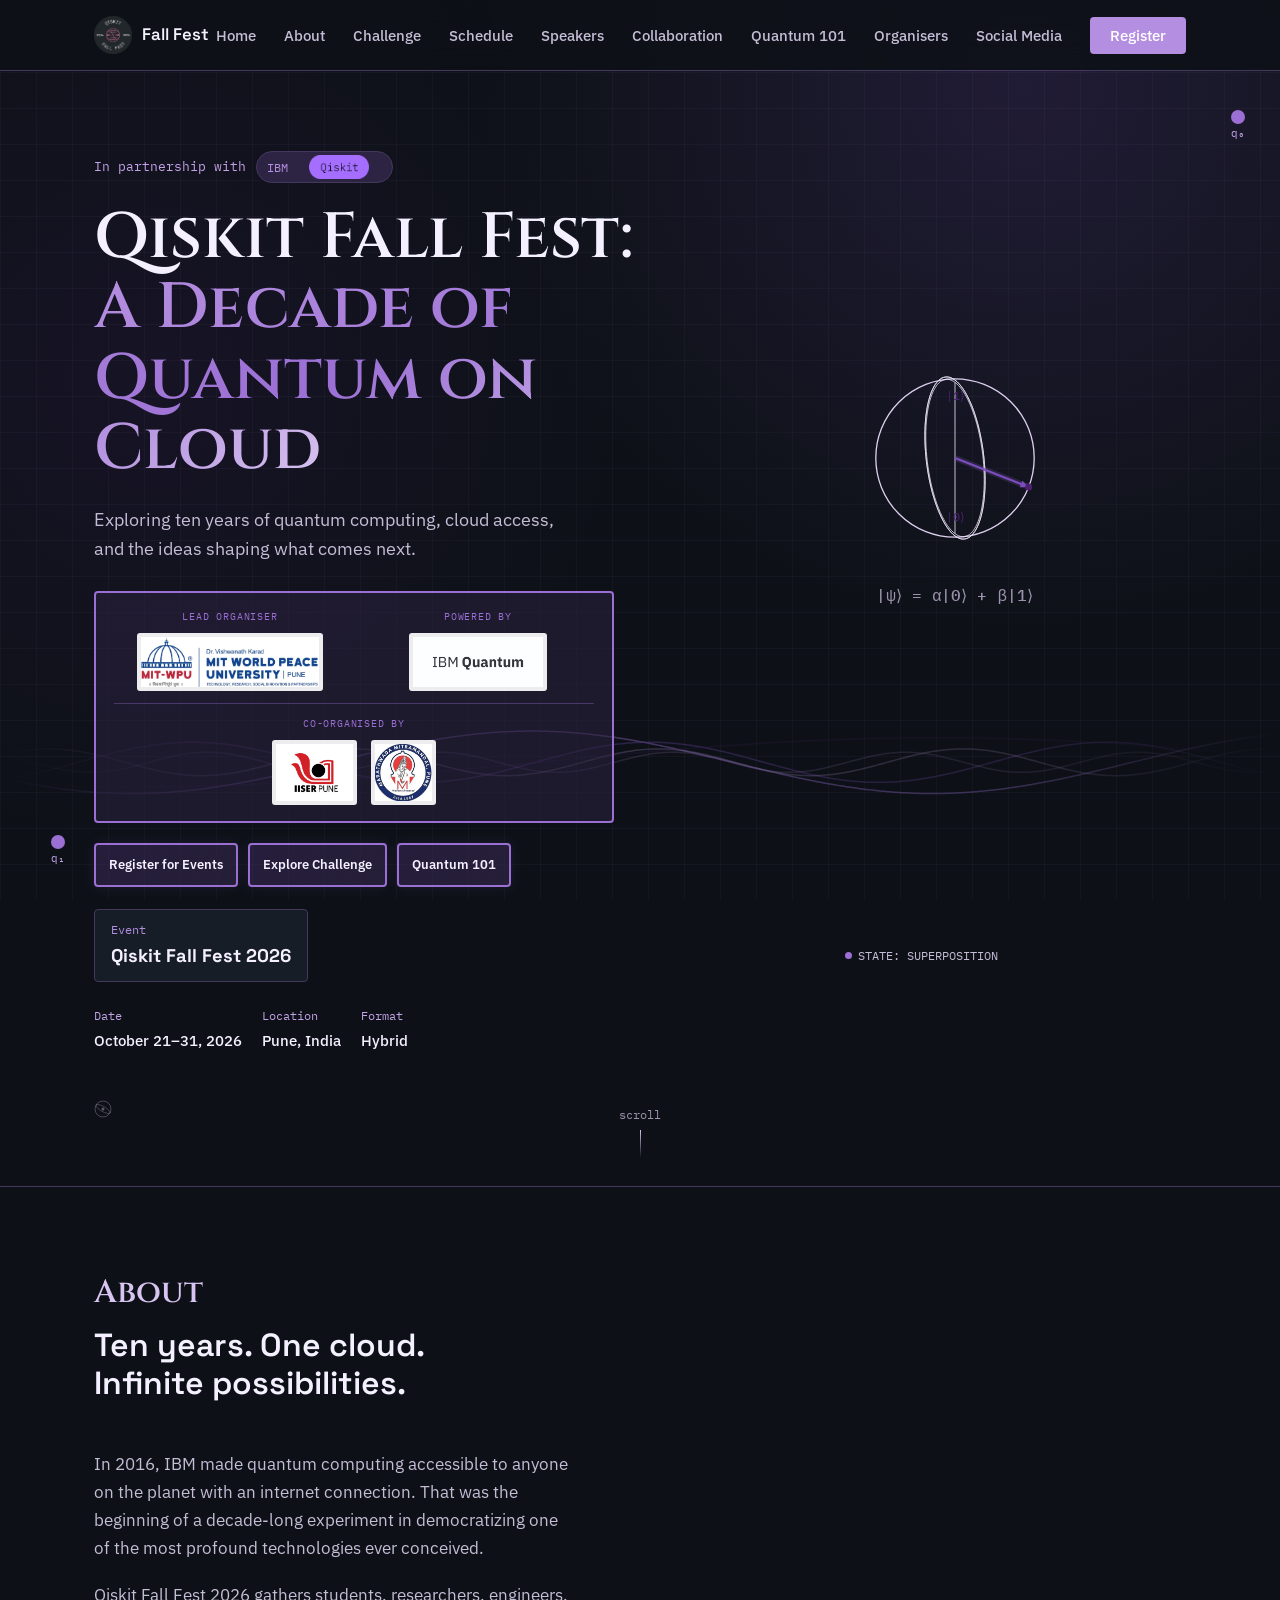
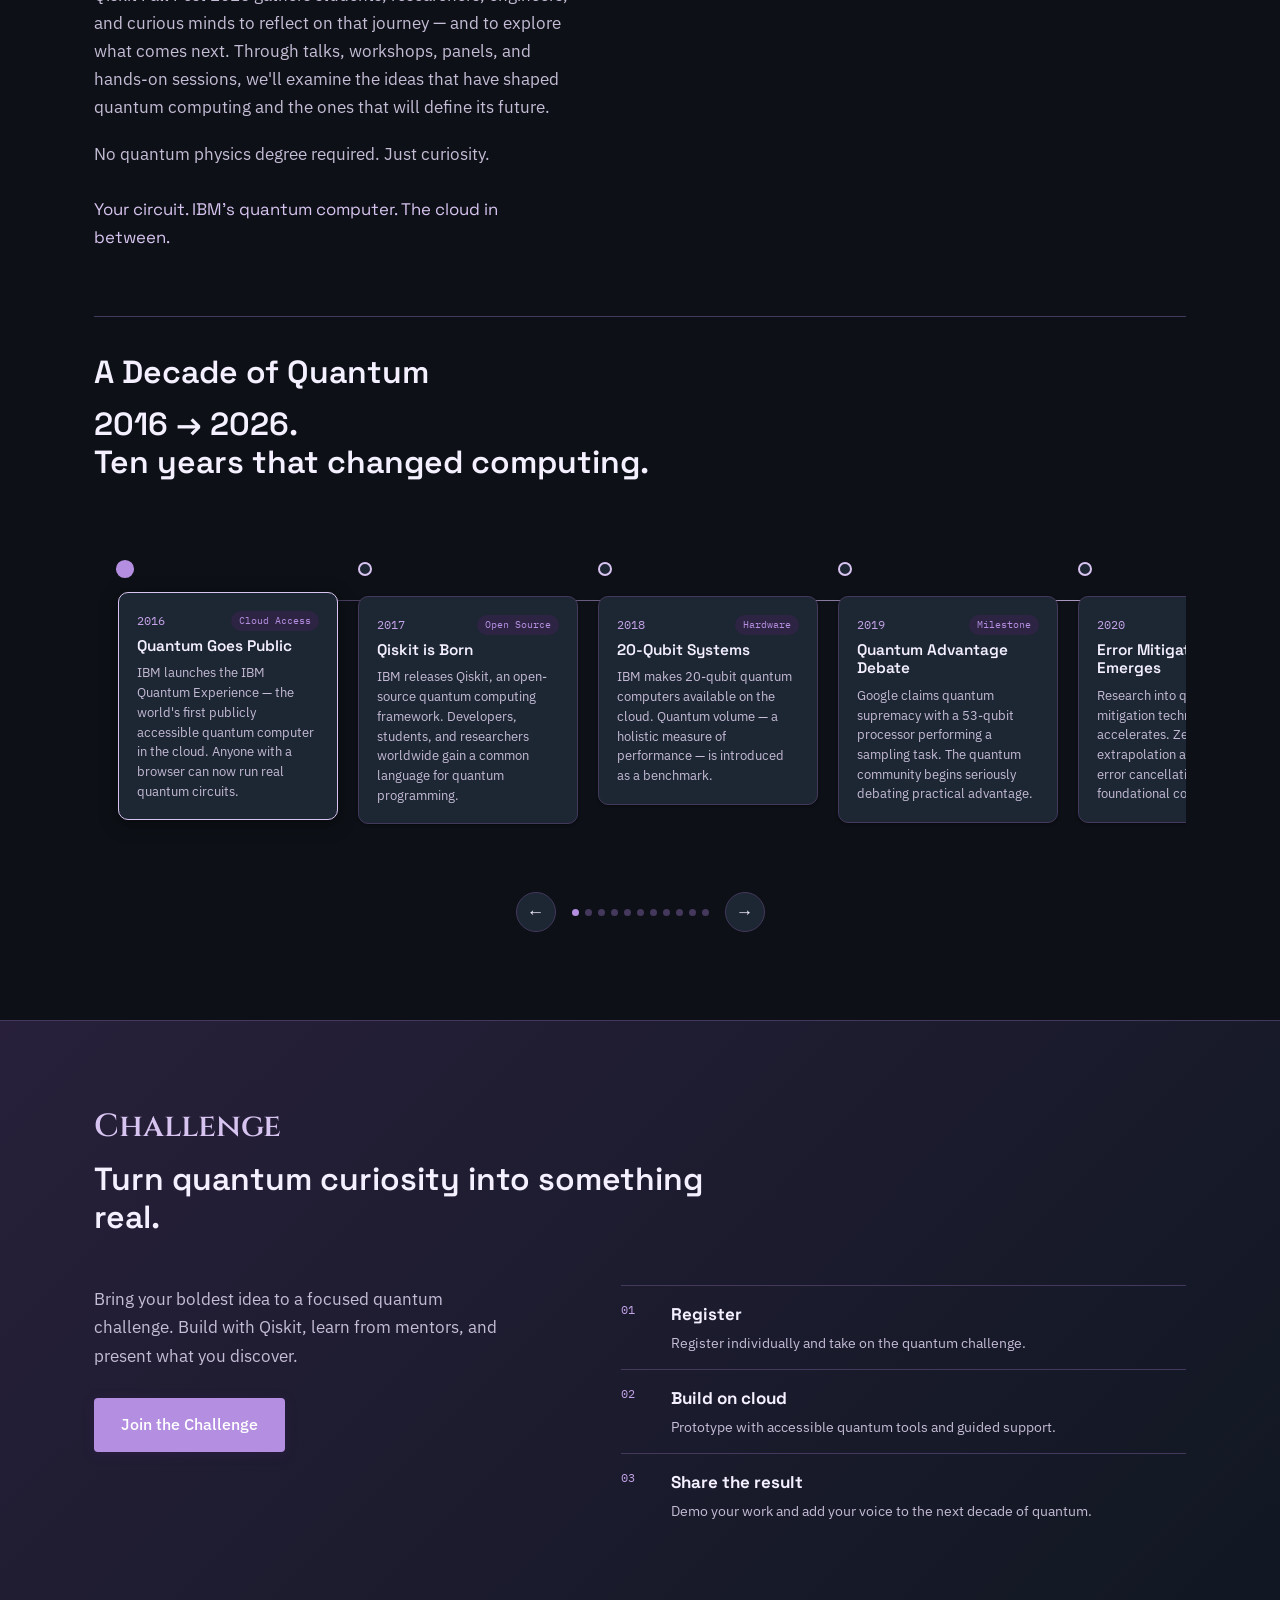
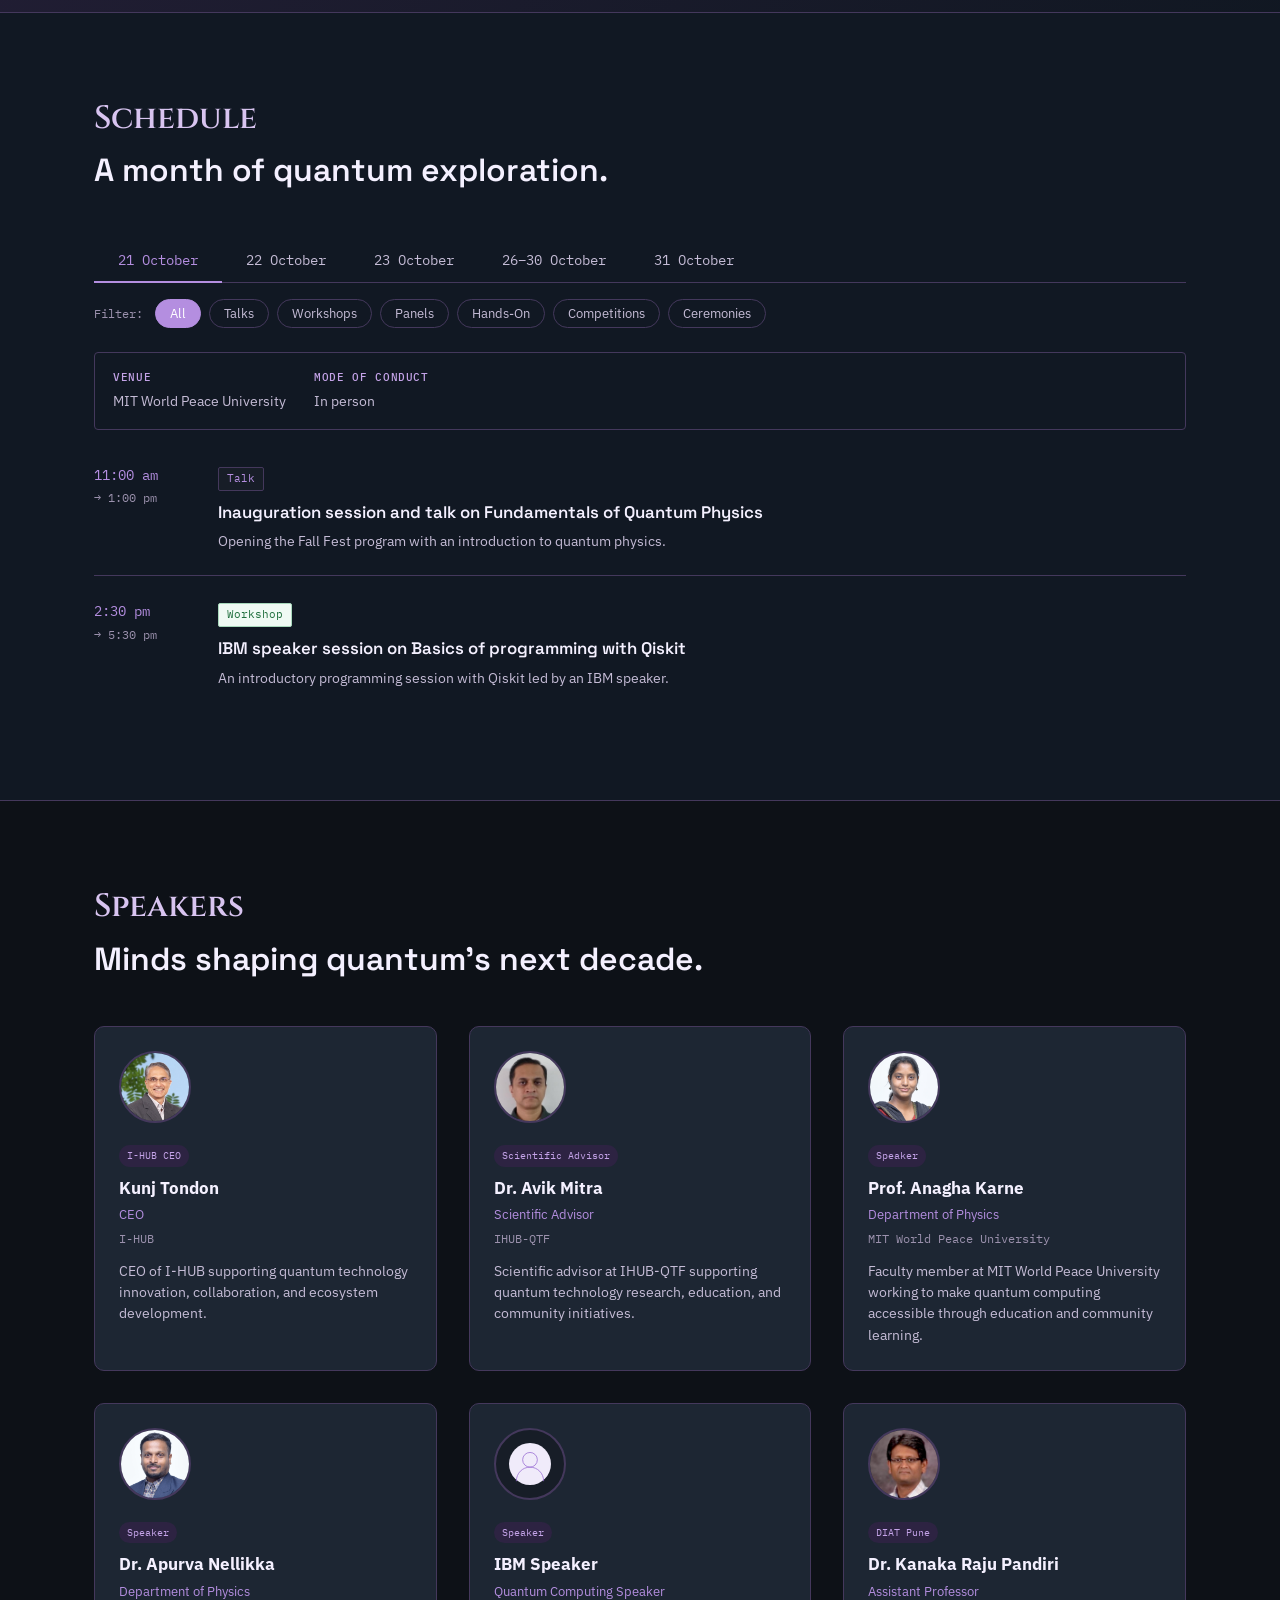
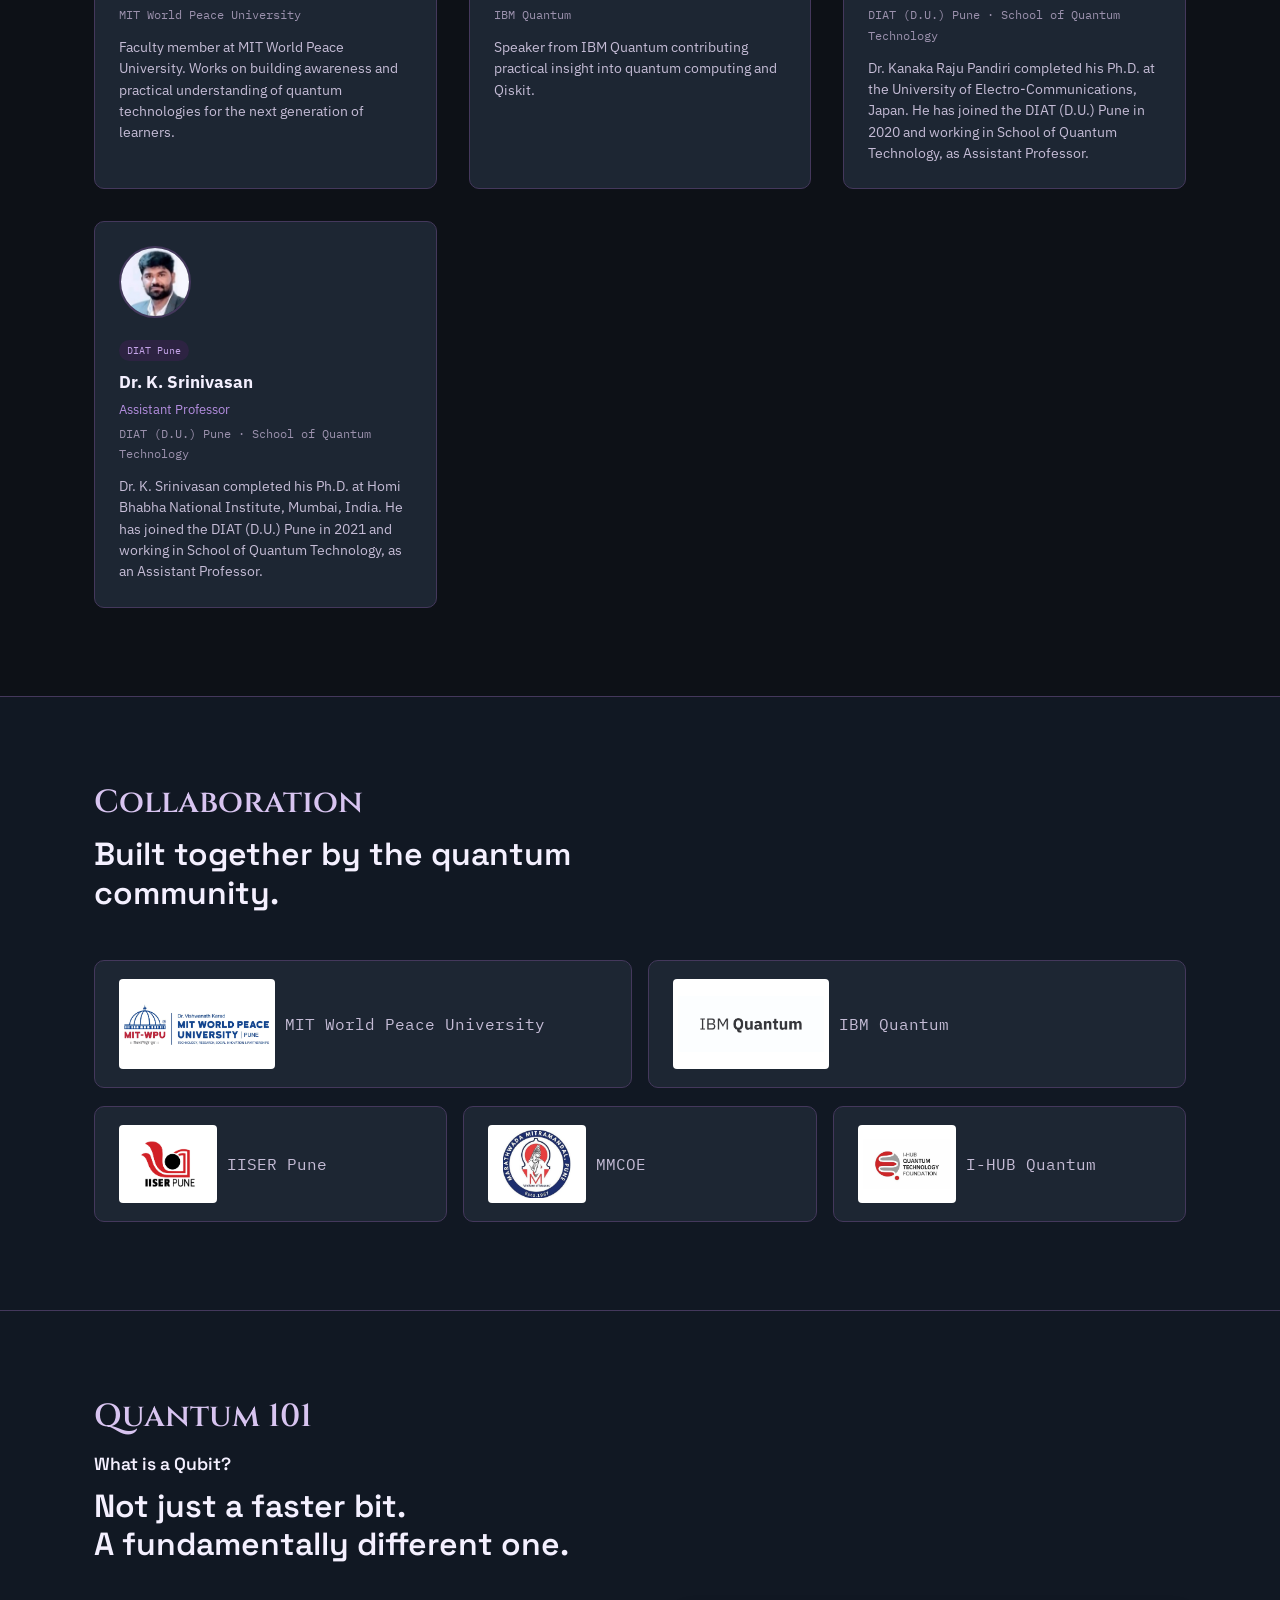
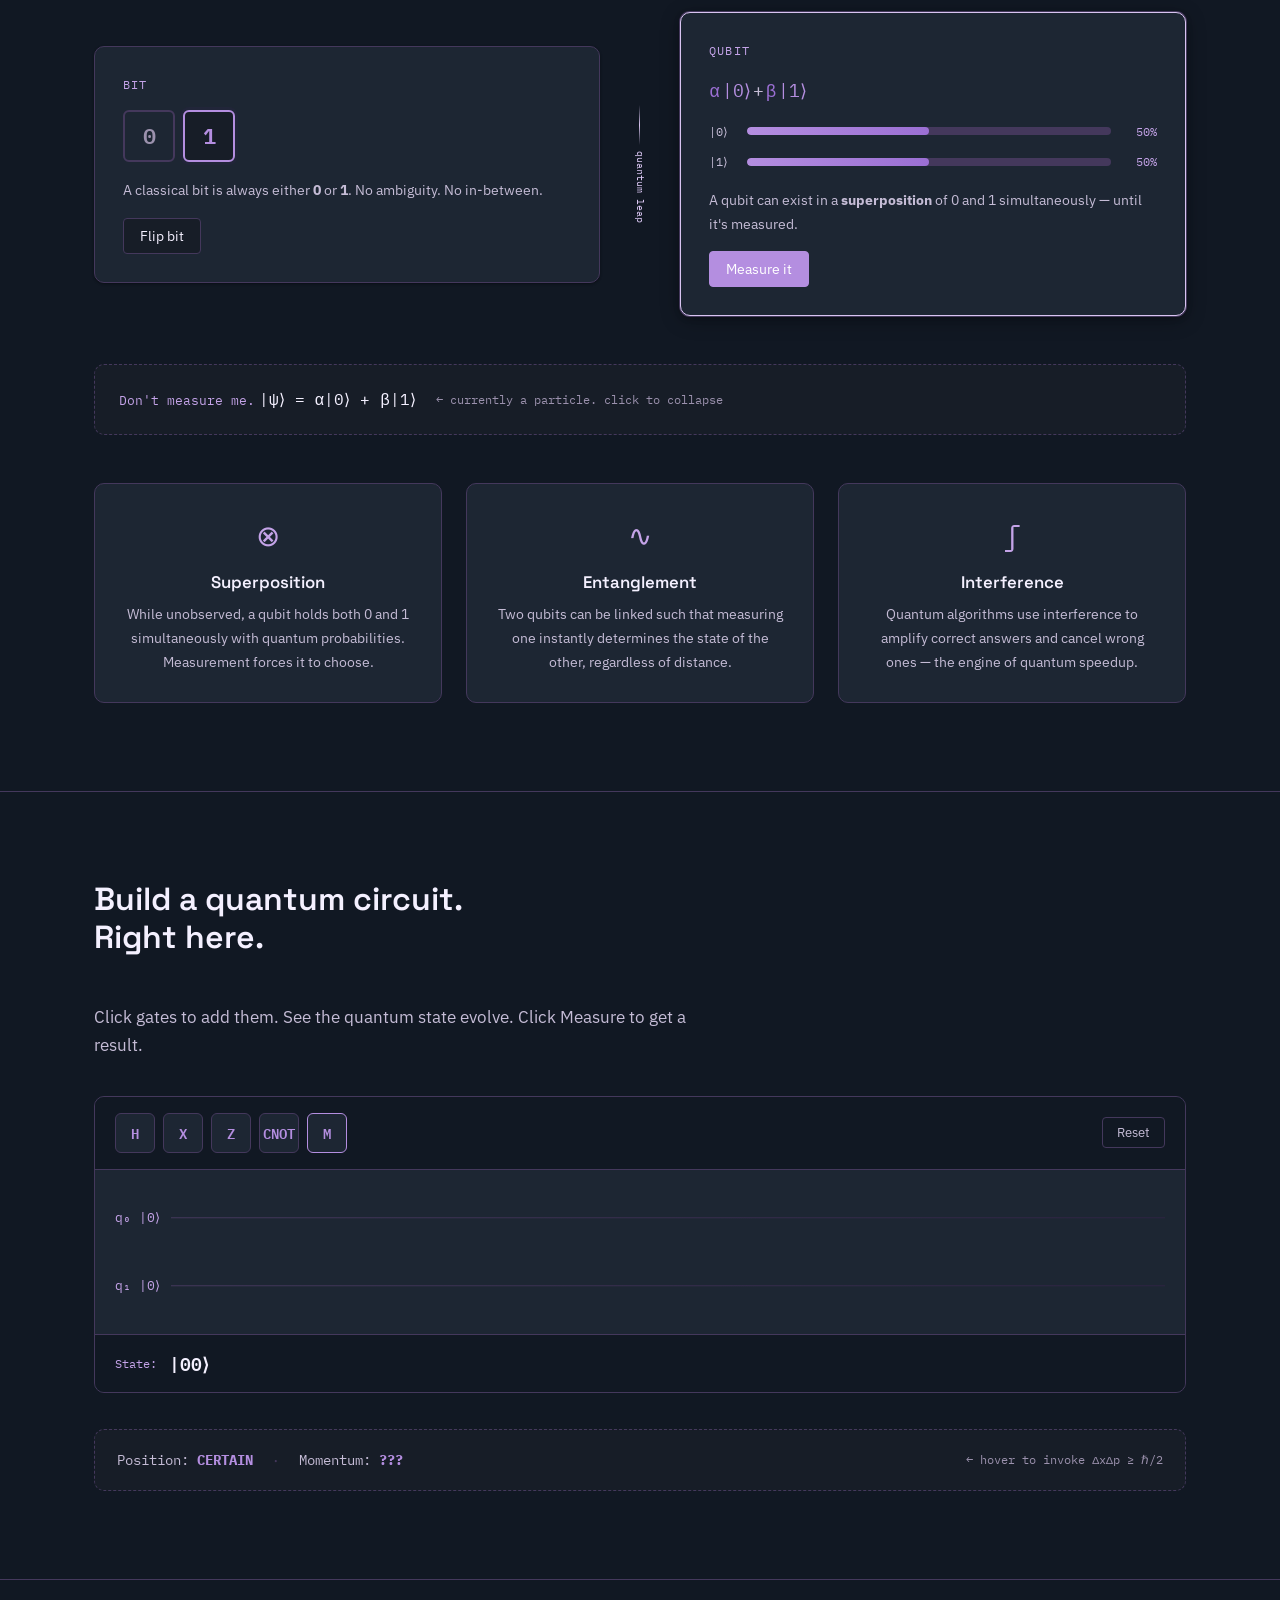
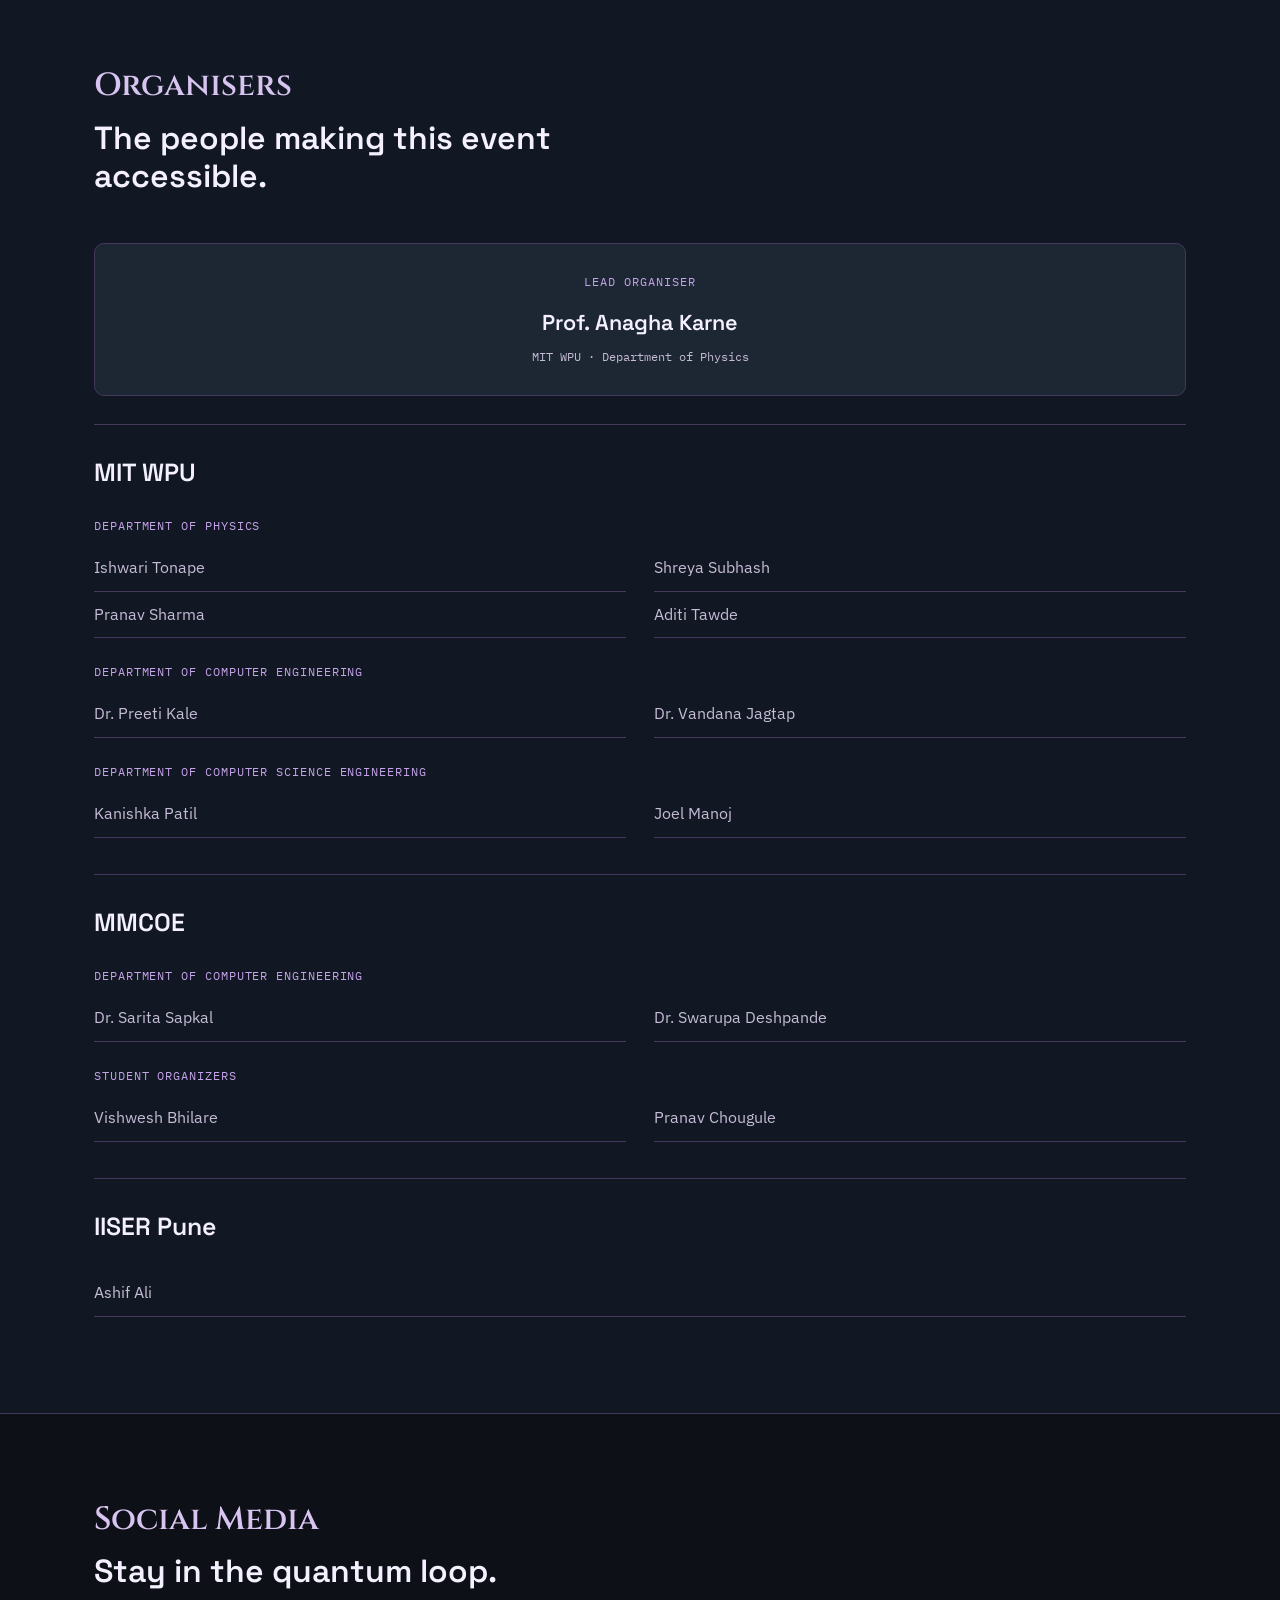
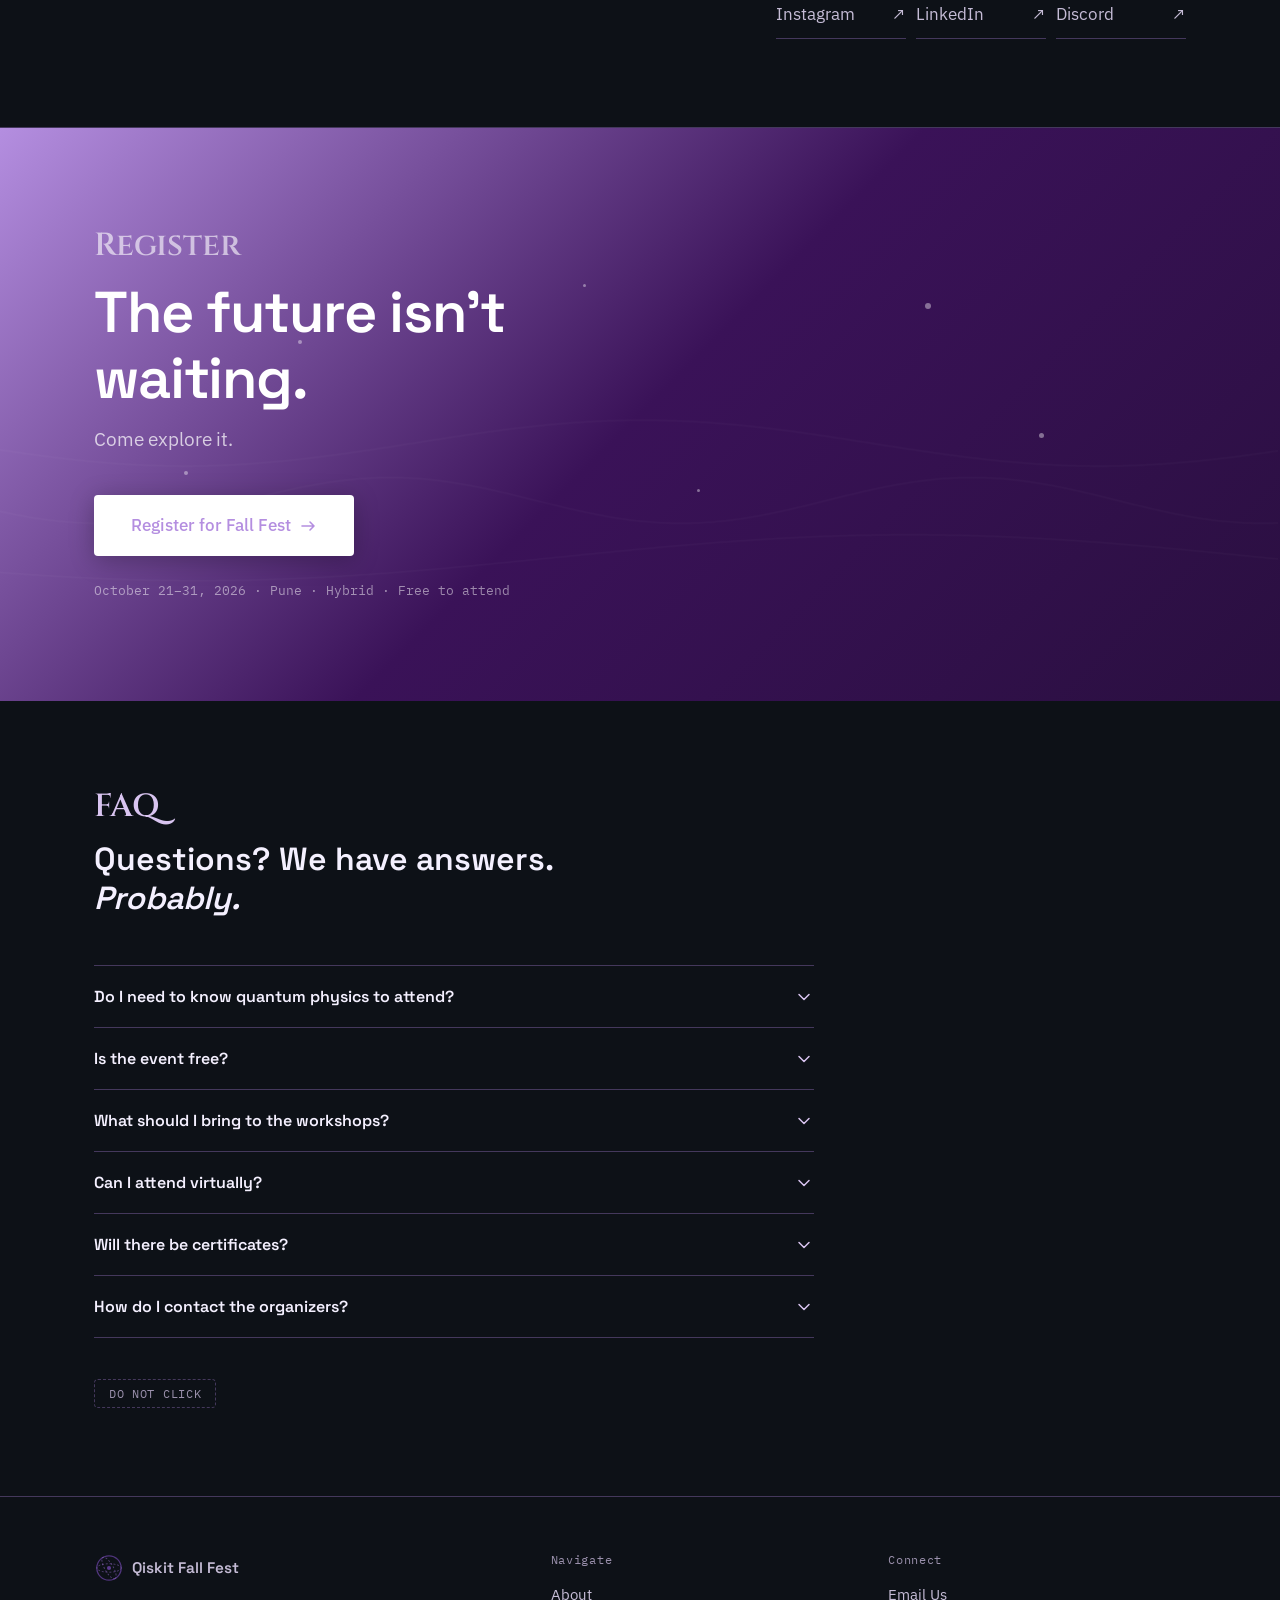
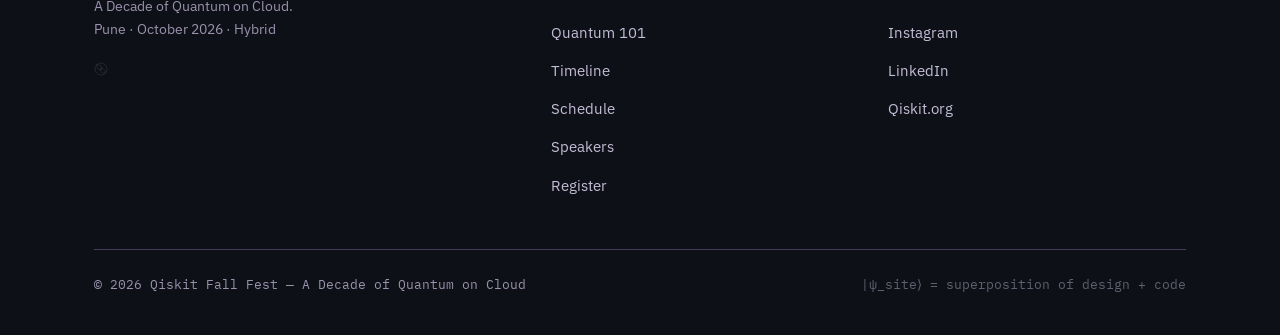
==== commit 3a08c229: "minor edit to Challenge event details" ====
--- a/index.html
+++ b/index.html
@@ -41,14 +41,14 @@
     <ul class="nav-links" id="nav-links" role="list">
       <li><a href="#home">Home</a></li>
       <li><a href="#about">About</a></li>
-      <li><a href="#haqthon">HaQthon</a></li>
+      <li><a href="#haqthon">Challenge</a></li>
       <li><a href="#schedule">Schedule</a></li>
       <li><a href="#speakers">Speakers</a></li>
       <li><a href="#collaboration">Collaboration</a></li>
       <li><a href="#arena">Quantum 101</a></li>
       <li><a href="#organisers">Organisers</a></li>
       <li><a href="#social">Social Media</a></li>
-      <li><a href="https://forms.gle/DxjHEhRJmzXiVozU6" class="nav-cta" target="_blank" rel="noopener noreferrer">Register</a></li>
+      <li><a href="https://docs.google.com/forms/d/e/1FAIpQLSfKw_lQWtm7zh1zxCWDpWj5cFwQsIWSgyJIFrjLEnNR3vTC2A/viewform?usp=publish-editor" class="nav-cta" target="_blank" rel="noopener noreferrer">Register</a></li>
     </ul>
   </nav>
 </header>
@@ -103,8 +103,8 @@
       </div>
 
       <div class="hero-quick-links">
-        <a class="quick-link" href="#register">Register for Events</a>
-        <a class="quick-link" href="#haqthon">Explore HaQthon</a>
+        <a class="quick-link" href="https://docs.google.com/forms/d/e/1FAIpQLSfKw_lQWtm7zh1zxCWDpWj5cFwQsIWSgyJIFrjLEnNR3vTC2A/viewform?usp=publish-editor" target="_blank" rel="noopener noreferrer">Register for Events</a>
+        <a class="quick-link" href="#haqthon">Explore Challenge</a>
         <a class="quick-link" href="#arena">Quantum 101</a>
       </div>
 
@@ -276,16 +276,16 @@
 <section class="section haqthon-section" id="haqthon" aria-labelledby="haqthon-heading">
   <div class="wrap">
     <div class="section-head reveal">
-      <div class="section-kicker">HaQthon</div>
+      <div class="section-kicker">Challenge</div>
       <h2 id="haqthon-heading">Turn quantum curiosity into something real.</h2>
     </div>
     <div class="haqthon-grid">
       <div class="haqthon-copy reveal">
-        <p>Bring your boldest idea to a focused quantum hackathon. Build with Qiskit, learn from mentors, and present what you discover.</p>
-        <a class="btn btn-primary" href="#register">Join the HaQthon</a>
+        <p>Bring your boldest idea to a focused quantum challenge. Build with Qiskit, learn from mentors, and present what you discover.</p>
+        <a class="btn btn-primary" href="https://docs.google.com/forms/d/e/1FAIpQLSctvUuH1VAQX_B5dr74_VpMx__BWwbS3LG8pc5vIA2RuU5m6g/viewform?usp=publish-editor" target="_blank" rel="noopener noreferrer">Join the Challenge</a>
       </div>
       <div class="haqthon-points reveal">
-        <div><span class="mono">01</span><strong>Form a team</strong><p>Find collaborators across computing, science, design, and business.</p></div>
+        <div><span class="mono">01</span><strong>Register</strong><p>Register individually and take on the quantum challenge.</p></div>
         <div><span class="mono">02</span><strong>Build on cloud</strong><p>Prototype with accessible quantum tools and guided support.</p></div>
         <div><span class="mono">03</span><strong>Share the result</strong><p>Demo your work and add your voice to the next decade of quantum.</p></div>
       </div>
@@ -458,6 +458,13 @@
   </div>
 </section>
 
+<style>
+.speaker-photo img {
+  object-fit: cover;
+  object-position: center center;
+}
+</style>
+
 <!-- ============================================================
      SPEAKERS
      ============================================================ -->
@@ -516,6 +523,85 @@
   </div>
 </section>
 
+<style>
+/* Organisers directory */
+.organisers-directory {
+  display: grid;
+  gap: 28px;
+}
+
+.organiser-lead-block {
+  text-align: center;
+  padding: 28px 24px;
+  border: 1px solid var(--violet-line);
+  border-radius: var(--radius-lg);
+  background: var(--surface);
+}
+
+.organiser-institution {
+  padding: 28px 0 8px;
+  border-top: 1px solid var(--violet-line);
+}
+
+.organiser-institution-title {
+  font-family: var(--font-display);
+  font-size: 1.55rem;
+  font-weight: 600;
+  color: var(--ink);
+  margin-bottom: 22px;
+}
+
+.organiser-department {
+  margin-bottom: 24px;
+}
+
+.organiser-department:last-child {
+  margin-bottom: 0;
+}
+
+.organiser-department-label {
+  color: var(--violet);
+  font-size: 0.72rem;
+  letter-spacing: 0.08em;
+  text-transform: uppercase;
+  margin-bottom: 10px;
+}
+
+.organiser-people {
+  display: grid;
+  grid-template-columns: repeat(2, minmax(0, 1fr));
+  gap: 0 28px;
+  list-style: none;
+  margin: 0;
+  padding: 0;
+}
+
+.organiser-people li {
+  padding: 10px 0;
+  color: var(--ink-soft);
+  border-bottom: 1px solid var(--violet-line);
+  font-size: 0.98rem;
+}
+
+.organiser-people-single {
+  grid-template-columns: minmax(0, 1fr);
+}
+
+@media (max-width: 700px) {
+  .organiser-people {
+    grid-template-columns: 1fr;
+  }
+
+  .organiser-lead-block {
+    text-align: left;
+  }
+
+  .organiser-institution {
+    padding-top: 24px;
+  }
+}
+</style>
+
 <!-- ============================================================
      ORGANISERS
      ============================================================ -->
@@ -523,32 +609,85 @@
   <div class="wrap">
     <div class="section-head reveal">
       <div class="section-kicker">Organisers</div>
-      <h2 id="organisers-heading">The people making quantum accessible.</h2>
-    </div>
-    <div class="organisers-details reveal">
-      <div class="organiser-group">
+      <h2 id="organisers-heading">The people making this event accessible.</h2>
+    </div>
+
+    <div class="organisers-directory reveal">
+
+      <!-- Lead Organiser -->
+      <div class="organiser-lead-block">
         <div class="organiser-group-label mono">Lead Organiser</div>
         <div class="organiser-lead-name">Prof. Anagha Karne</div>
         <div class="organiser-detail">MIT WPU · Department of Physics</div>
       </div>
-      <div class="organiser-group">
-        <div class="organiser-group-label mono">Co-organisers</div>
-        <ul class="organiser-list">
-          <li><span>Dr. Preeti Kale</span><small>MIT WPU · Department of Computer Science Engineering</small></li>
-          <li><span>Dr. Vandana Jagtap</span><small>MIT WPU · Department of Computer Science Engineering</small></li>
-          <li><span>Dr. Sarita Sapkal</span><small>MMCOE</small></li>
-          <li><span>Ashif Ali</span><small>IISER Pune</small></li>
-          <li><span>Ishwari Tonape</span><small>MIT World Peace University · Department of Physics</small></li>
-          <li><span>Shreya Subhash</span><small>MIT WPU · Department of Physics</small></li>
-          <li><span>Kanishka Patil</span><small>MIT WPU · Department of Computer Science Engineering</small></li>
-          <li><span>Joel Manoj</span><small>MIT WPU · Department of Computer Science Engineering</small></li>
-          <li><span>Pranav Sharma</span><small>Department of Physics · MIT WPU</small></li>
-          <li><span>Aditi Tawde</span><small>MIT WPU · Department of Physics</small></li>
-        </ul>
-      </div>
-    </div>
-  </div>
-</section>
+
+      <!-- MIT WPU -->
+      <div class="organiser-institution">
+        <div class="organiser-institution-title">MIT WPU</div>
+
+        <div class="organiser-department">
+          <div class="organiser-department-label mono">Department of Physics</div>
+          <ul class="organiser-people">
+            <li>Ishwari Tonape</li>
+            <li>Shreya Subhash</li>
+            <li>Pranav Sharma</li>
+            <li>Aditi Tawde</li>
+          </ul>
+        </div>
+
+        <div class="organiser-department">
+          <div class="organiser-department-label mono">Department of Computer Engineering</div>
+          <ul class="organiser-people">
+            <li>Dr. Preeti Kale</li>
+            <li>Dr. Vandana Jagtap</li>
+          </ul>
+        </div>
+
+        <div class="organiser-department">
+          <div class="organiser-department-label mono">Department of Computer Science Engineering</div>
+          <ul class="organiser-people">
+            <li>Kanishka Patil</li>
+            <li>Joel Manoj</li>
+          </ul>
+        </div>
+      </div>
+
+      <!-- MMCOE -->
+      <div class="organiser-institution">
+        <div class="organiser-institution-title">MMCOE</div>
+
+        <div class="organiser-department">
+          <div class="organiser-department-label mono">Department of Computer Engineering</div>
+          <ul class="organiser-people">
+            <li>Dr. Sarita Sapkal</li>
+            <li>Dr. Swarupa Deshpande</li>
+          </ul>
+        </div>
+
+        <div class="organiser-department">
+          <div class="organiser-department-label mono">Student Organizers</div>
+          <ul class="organiser-people">
+            <li>Vishwesh Bhilare</li>
+            <li>Pranav Chougule</li>
+          </ul>
+        </div>
+      </div>
+
+      <!-- IISER Pune -->
+      <div class="organiser-institution">
+        <div class="organiser-institution-title">IISER Pune</div>
+
+        <div class="organiser-department">
+          <ul class="organiser-people organiser-people-single">
+            <li>Ashif Ali</li>
+          </ul>
+        </div>
+      </div>
+
+    </div>
+  </div>
+</section>
+
 
 <!-- ============================================================
      SOCIAL MEDIA
@@ -562,7 +701,7 @@
     <div class="social-links reveal">
       <a class="social-link" href="https://www.instagram.com/qiskit.fallfest?stkn=MWx5cGQybjhnN2JzdA==" target="_blank" rel="noopener noreferrer">Instagram <span aria-hidden="true">↗</span></a>
       <a class="social-link" href="#" rel="noopener">LinkedIn <span aria-hidden="true">↗</span></a>
-      <a class="social-link" href="https://discord.gg/bmnkKAhyy" target="_blank" rel="noopener noreferrer">Discord <span aria-hidden="true">↗</span></a>
+      <a class="social-link" href="#" rel="noopener">Discord <span aria-hidden="true">↗</span></a>
     </div>
   </div>
 </section>
@@ -577,7 +716,7 @@
       <div class="section-kicker" style="color: rgba(255,255,255,0.6)">Register</div>
       <h2 id="register-heading">The future isn't waiting.</h2>
       <p>Come explore it.</p>
-      <a href="https://forms.gle/DxjHEhRJmzXiVozU6" class="btn btn-register" id="register-btn" target="_blank" rel="noopener noreferrer" aria-label="Register for Qiskit Fall Fest 2026">
+      <a href="https://docs.google.com/forms/d/e/1FAIpQLSfKw_lQWtm7zh1zxCWDpWj5cFwQsIWSgyJIFrjLEnNR3vTC2A/viewform?usp=publish-editor" class="btn btn-register" id="register-btn" target="_blank" rel="noopener noreferrer" aria-label="Register for Qiskit Fall Fest 2026">
         <span>Register for Fall Fest</span>
         <svg width="18" height="18" viewBox="0 0 18 18" fill="none" aria-hidden="true"><path d="M3 9h12M11 5l4 4-4 4" stroke="currentColor" stroke-width="1.6" stroke-linecap="round" stroke-linejoin="round"/></svg>
       </a>
@@ -658,7 +797,7 @@
           <svg class="faq-chevron" width="20" height="20" viewBox="0 0 20 20" fill="none" aria-hidden="true"><path d="M5 7.5l5 5 5-5" stroke="currentColor" stroke-width="1.5" stroke-linecap="round" stroke-linejoin="round"/></svg>
         </button>
         <div class="faq-answer" id="faq-6">
-          <p>Reach us at <a href="mailto:anagha.karne@mitwpu.edu.in">anagha.karne@mitwpu.edu.in</a> or find us on <a href="#">Instagram</a> and <a href="#">LinkedIn</a>. We typically respond within 24 hours.</p>
+          <p>Reach us at <a href="mailto:quantum@yourinstitution.edu">quantum@yourinstitution.edu</a> or find us on <a href="#">Instagram</a> and <a href="#">LinkedIn</a>. We typically respond within 24 hours.</p>
         </div>
       </div>
     </div>
@@ -717,10 +856,10 @@
       <div class="footer-col">
         <h4 class="mono">Connect</h4>
         <ul>
-          <li><a href="mailto:anagha.karne@mitwpu.edu.in">Email Us</a></li>
+          <li><a href="mailto:quantum@yourinstitution.edu">Email Us</a></li>
           <li><a href="#" rel="noopener">Instagram</a></li>
           <li><a href="#" rel="noopener">LinkedIn</a></li>
-          <li><a href="https://discord.gg/bmnkKAhyy" target="_blank" rel="noopener noreferrer">Discord</a></li>
+          <li><a href="#" rel="noopener">Qiskit.org</a></li>
         </ul>
       </div>
     </div>
@@ -762,6 +901,31 @@
 
 <!-- DO NOT CLICK outcome -->
 <div class="dnc-message" id="dnc-message" aria-live="assertive" aria-atomic="true"></div>
+
+<!-- Additional speakers -->
+<script>
+  window.SPEAKERS_DATA = window.SPEAKERS_DATA || [];
+  window.SPEAKERS_DATA.push(
+    {
+      name: "Dr. Kanaka Raju Pandiri",
+      role: "Assistant Professor",
+      org: "DIAT (D.U.) Pune · School of Quantum Technology",
+      tag: "DIAT Pune",
+      photo: "assets/speakers/kanaka-raju-pandiri.png",
+      bio: "Dr. Kanaka Raju Pandiri completed his Ph.D. at the University of Electro-Communications, Japan. He has joined the DIAT (D.U.) Pune in 2020 and working in School of Quantum Technology, as Assistant Professor.",
+      link: "#"
+    },
+    {
+      name: "Dr. K. Srinivasan",
+      role: "Assistant Professor",
+      org: "DIAT (D.U.) Pune · School of Quantum Technology",
+      tag: "DIAT Pune",
+      photo: "assets/speakers/k-srinivasan.png",
+      bio: "Dr. K. Srinivasan completed his Ph.D. at Homi Bhabha National Institute, Mumbai, India. He has joined the DIAT (D.U.) Pune in 2021 and working in School of Quantum Technology, as an Assistant Professor.",
+      link: "#"
+    }
+  );
+</script>
 
 <!-- Scripts (deferred so DOM is fully parsed) -->
 <script src="js/main.js" defer></script>
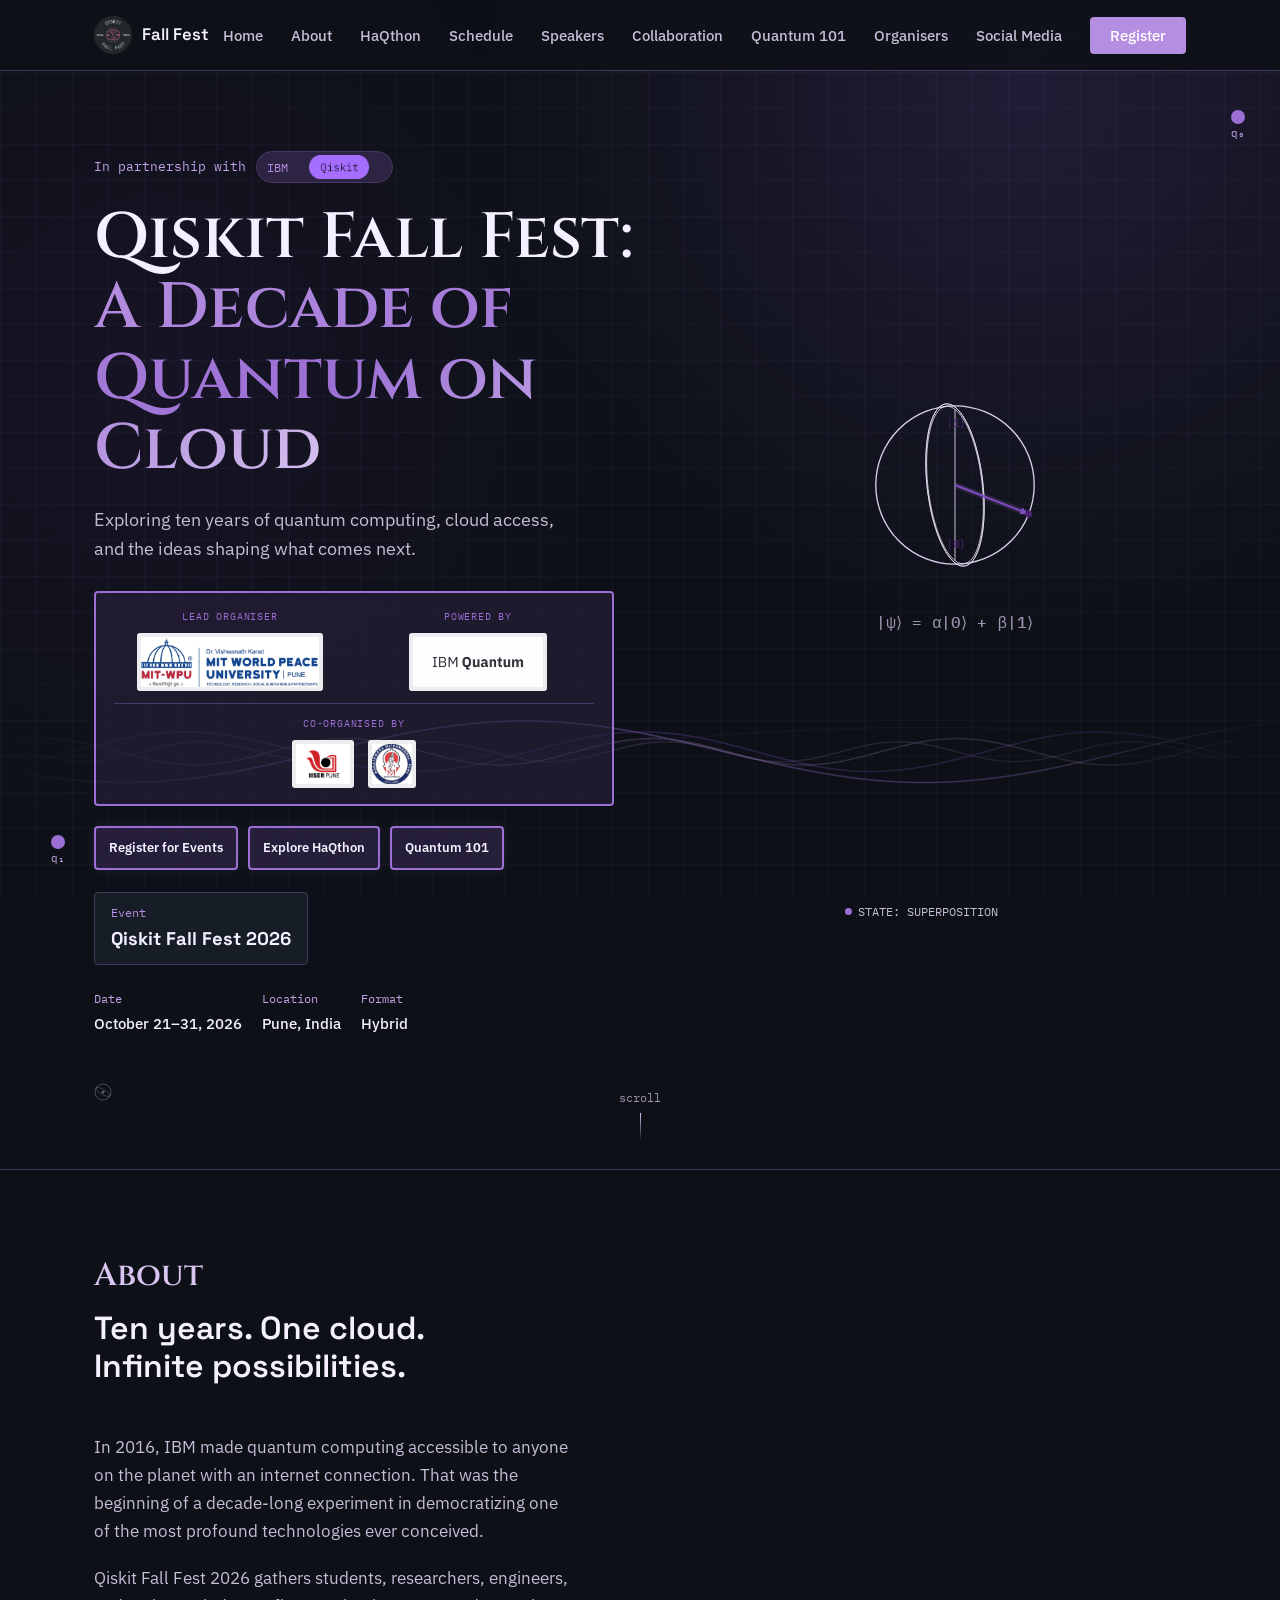
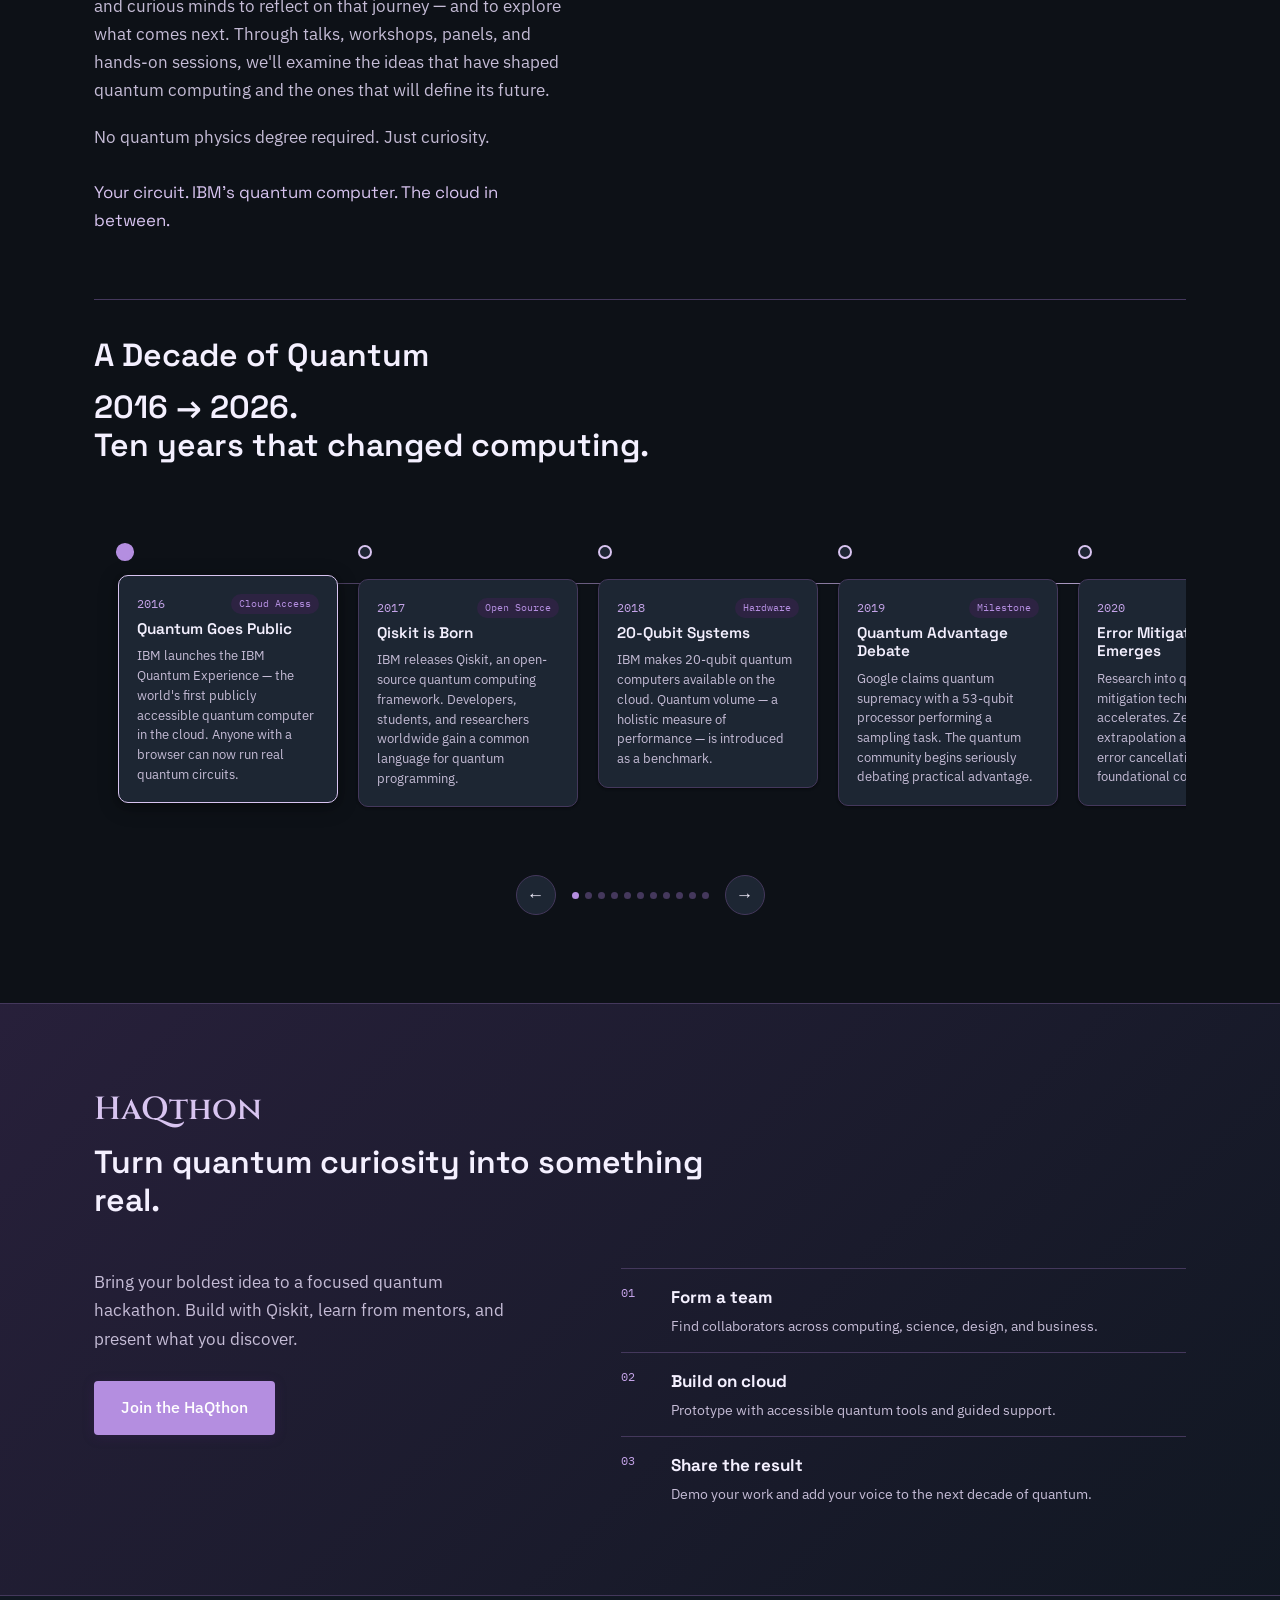
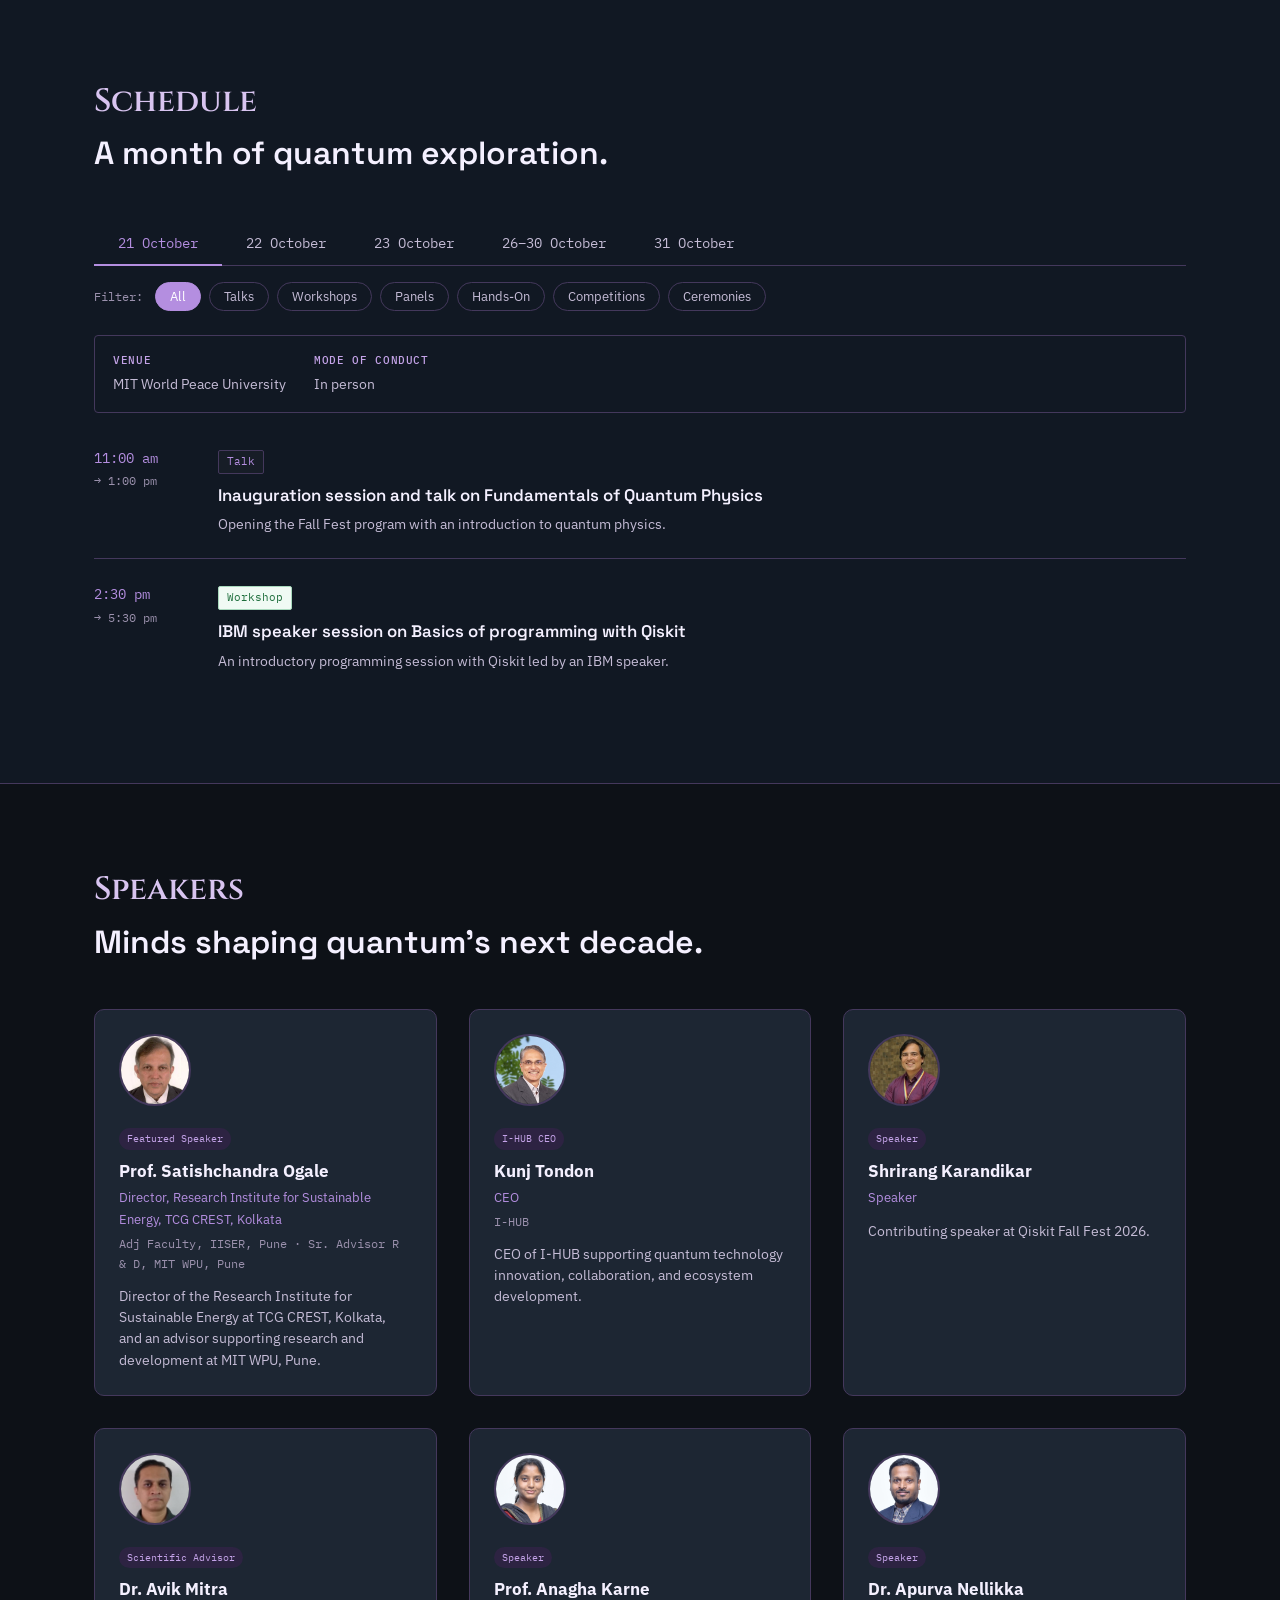
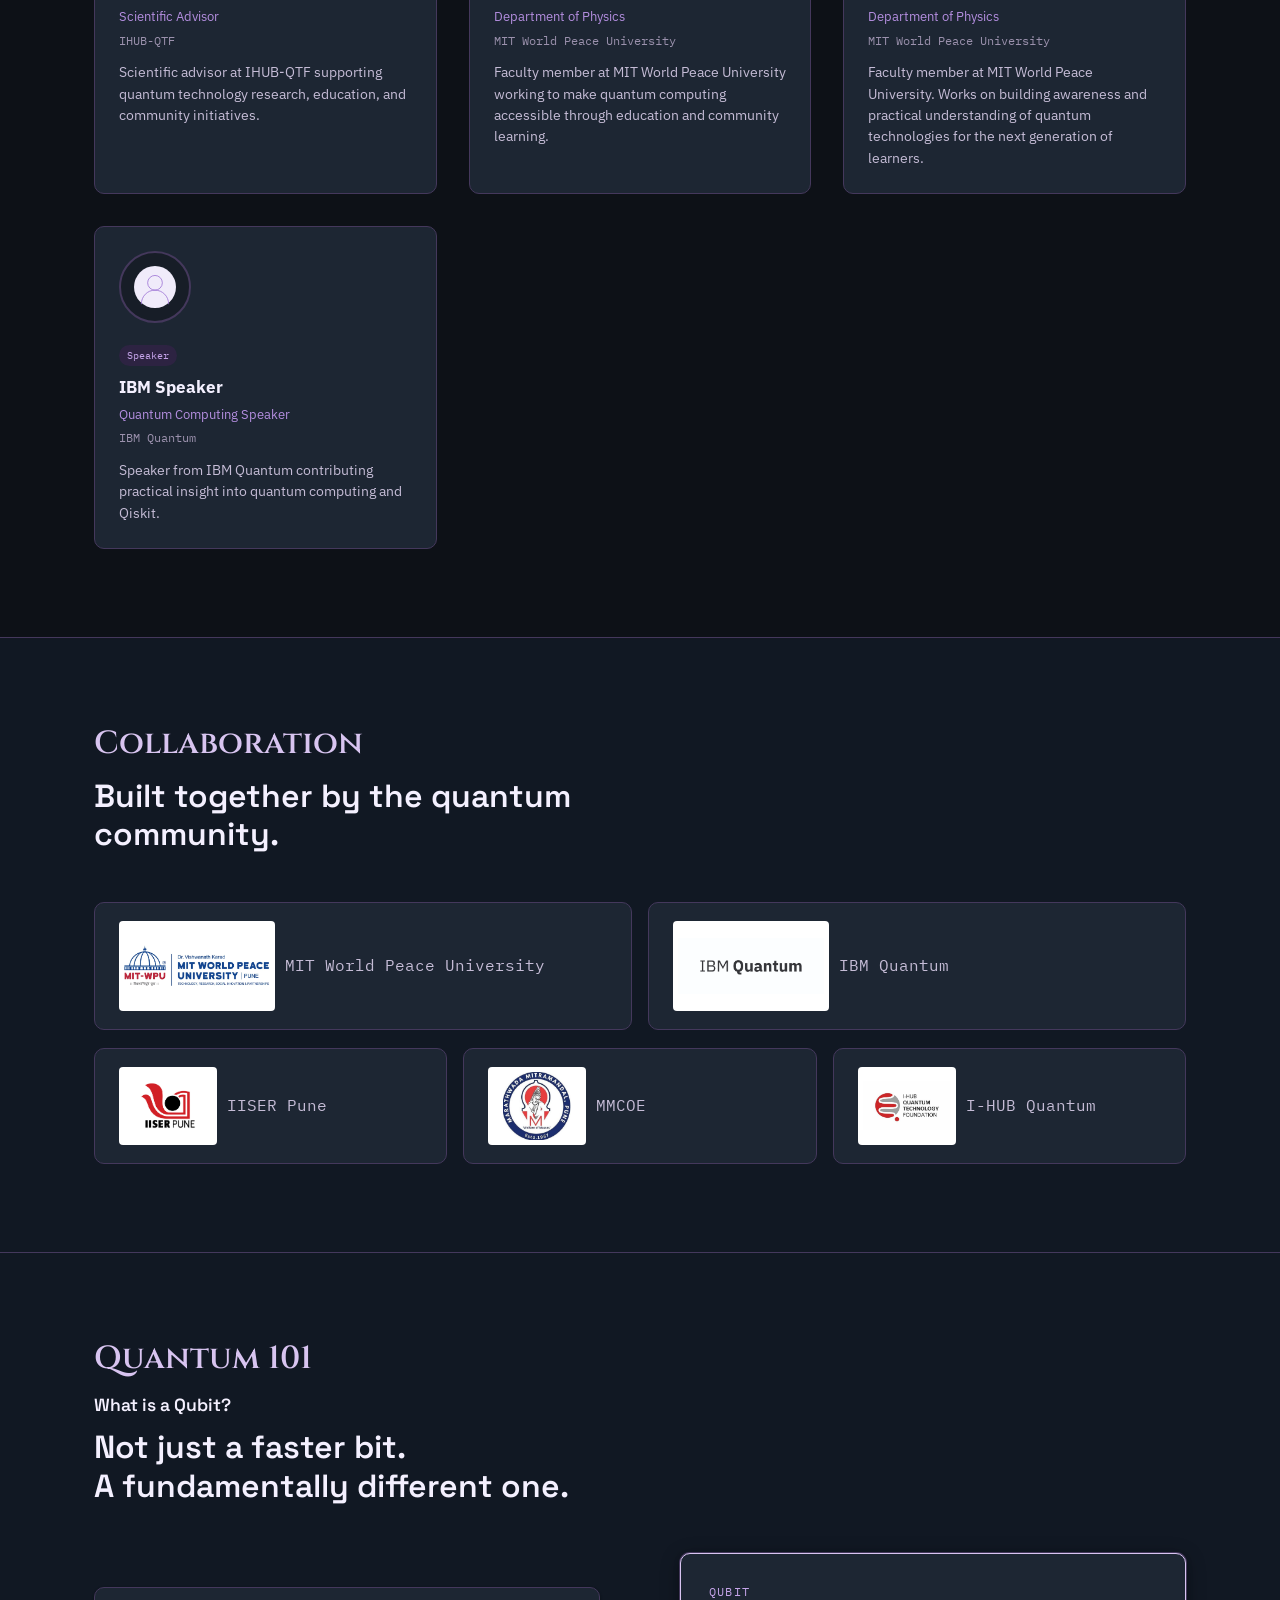
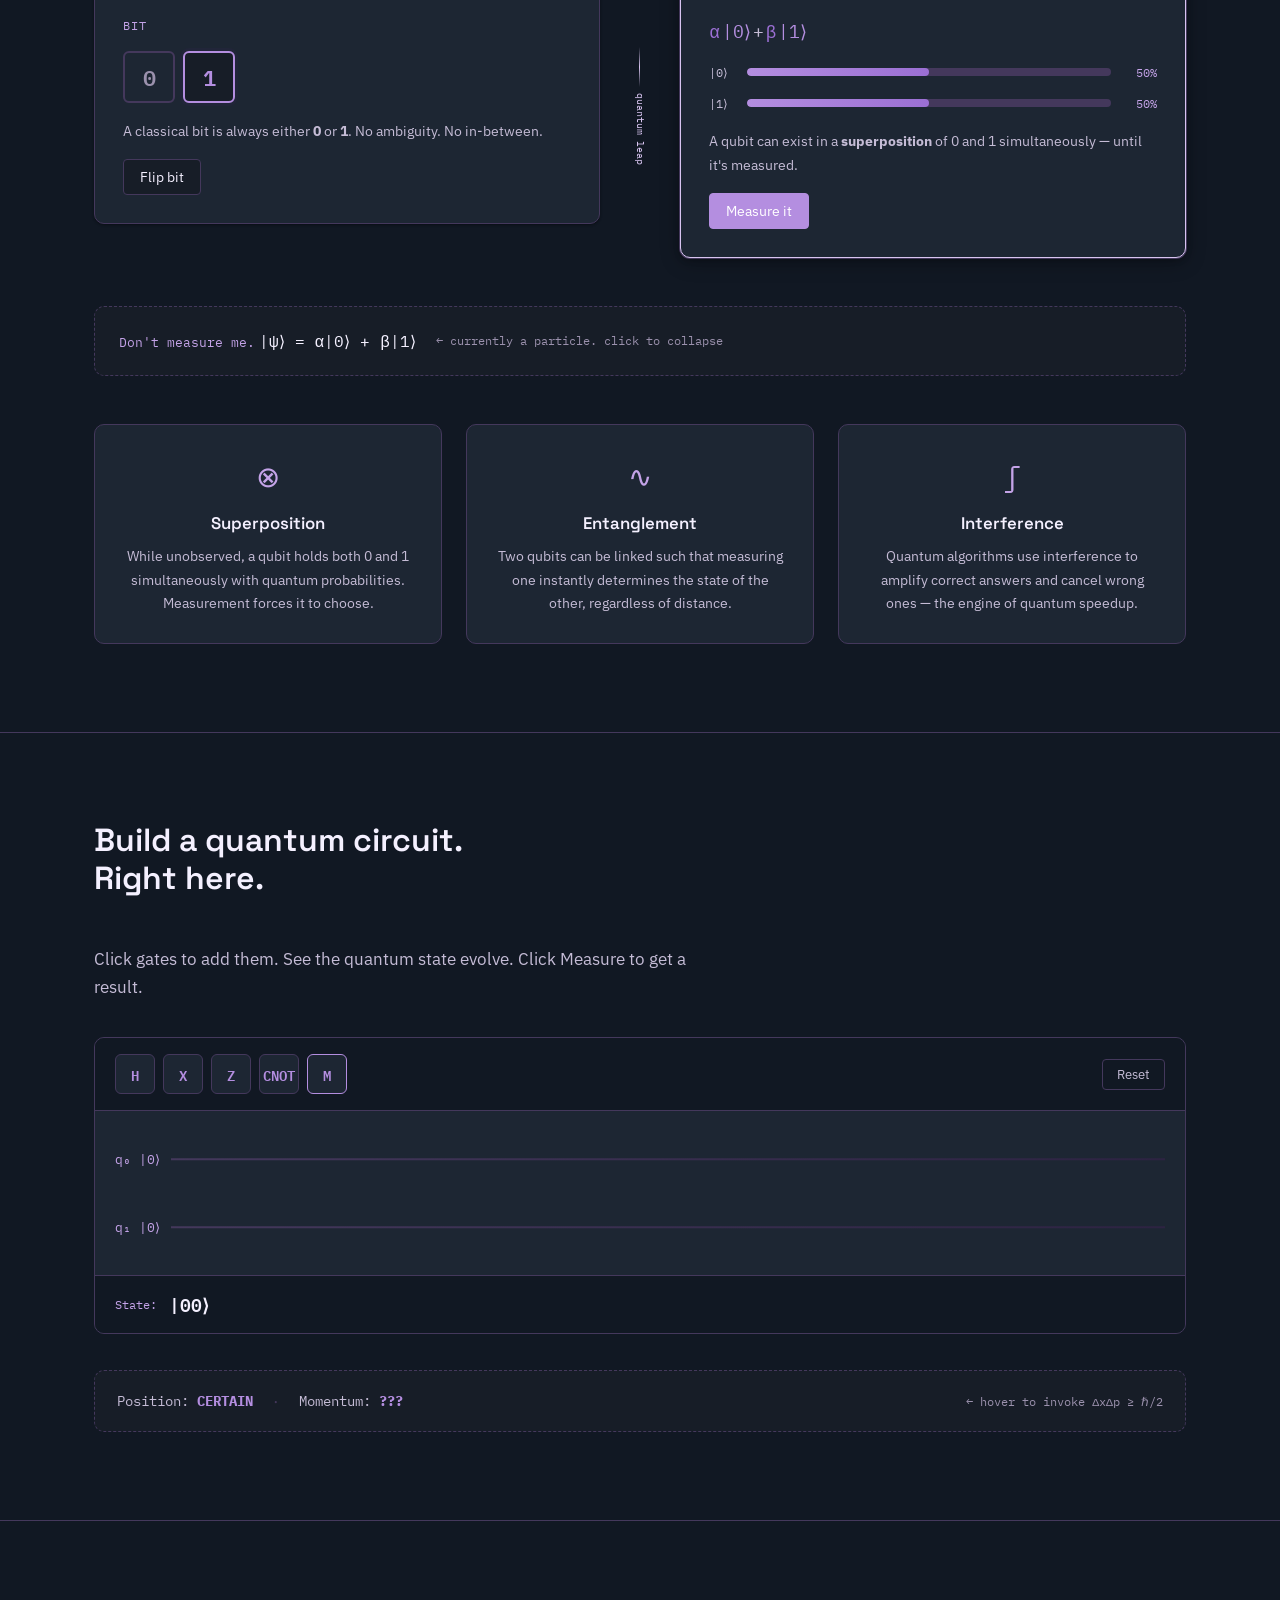
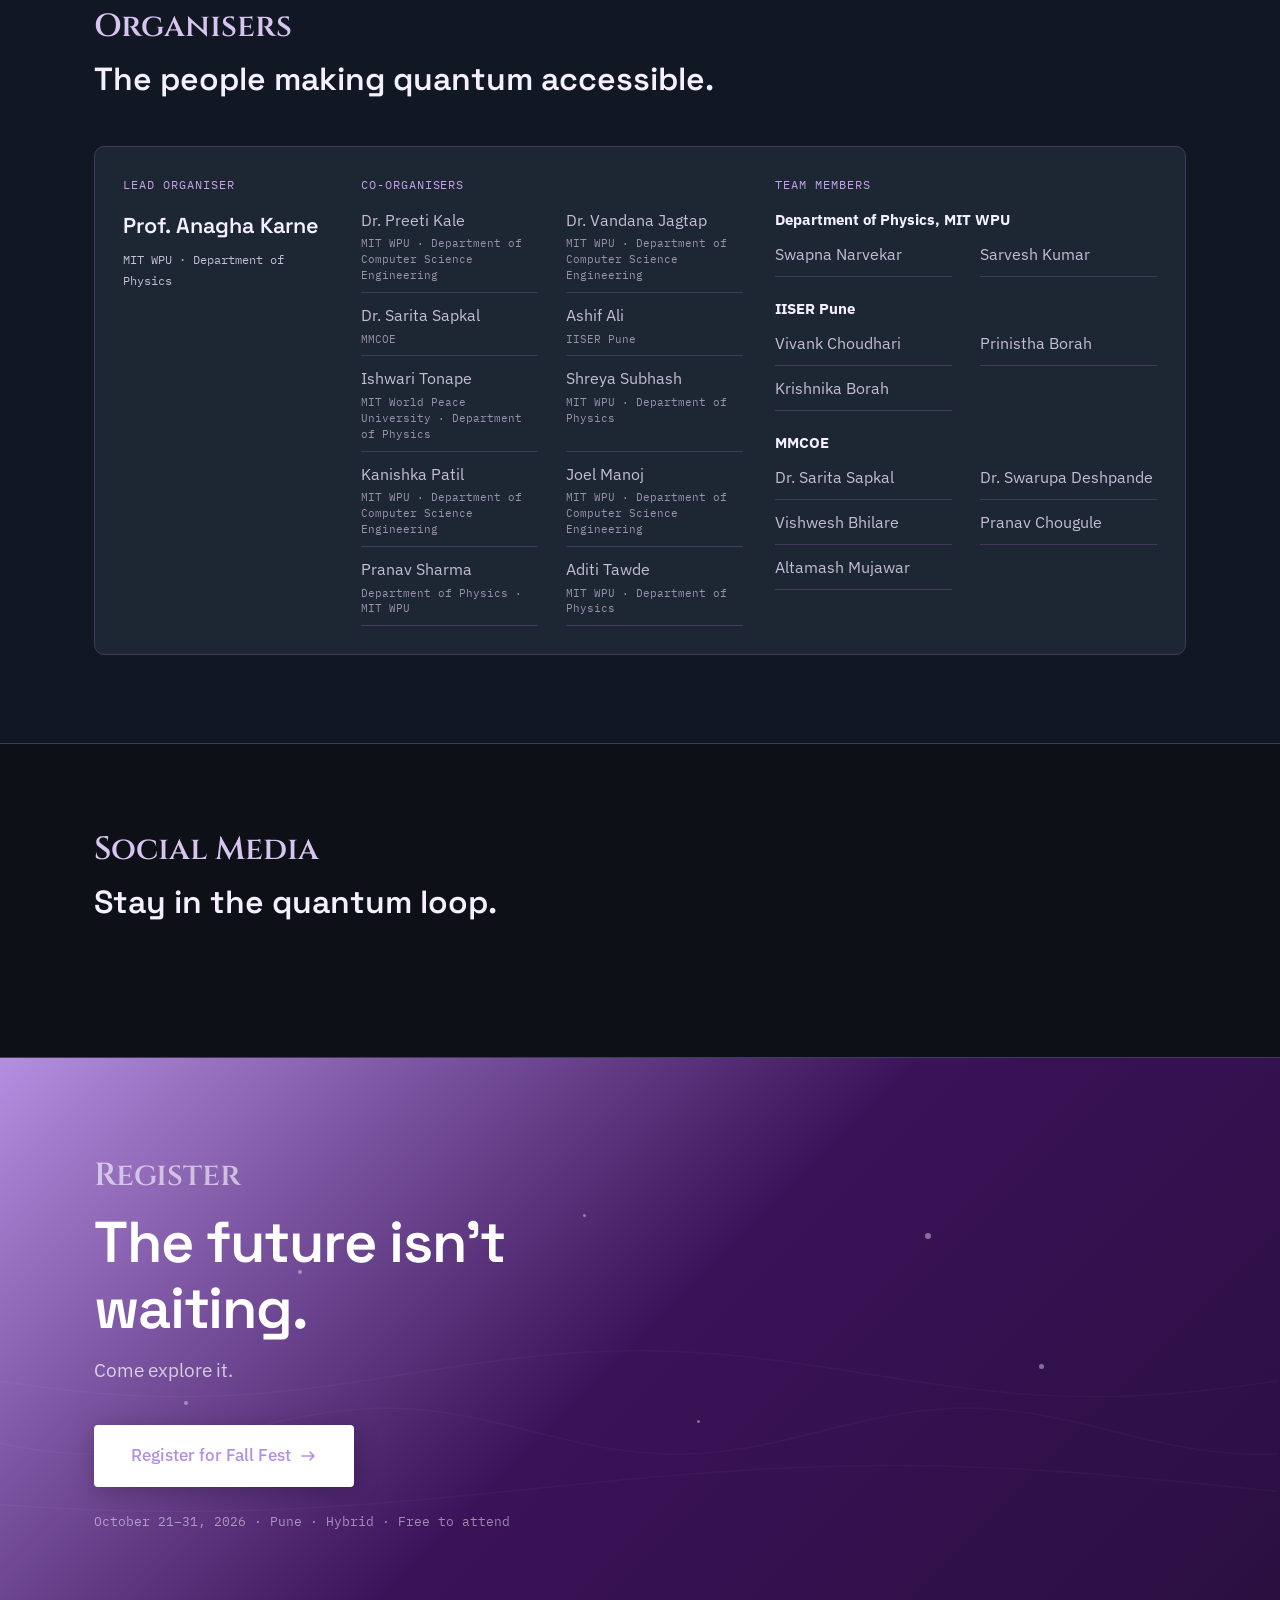
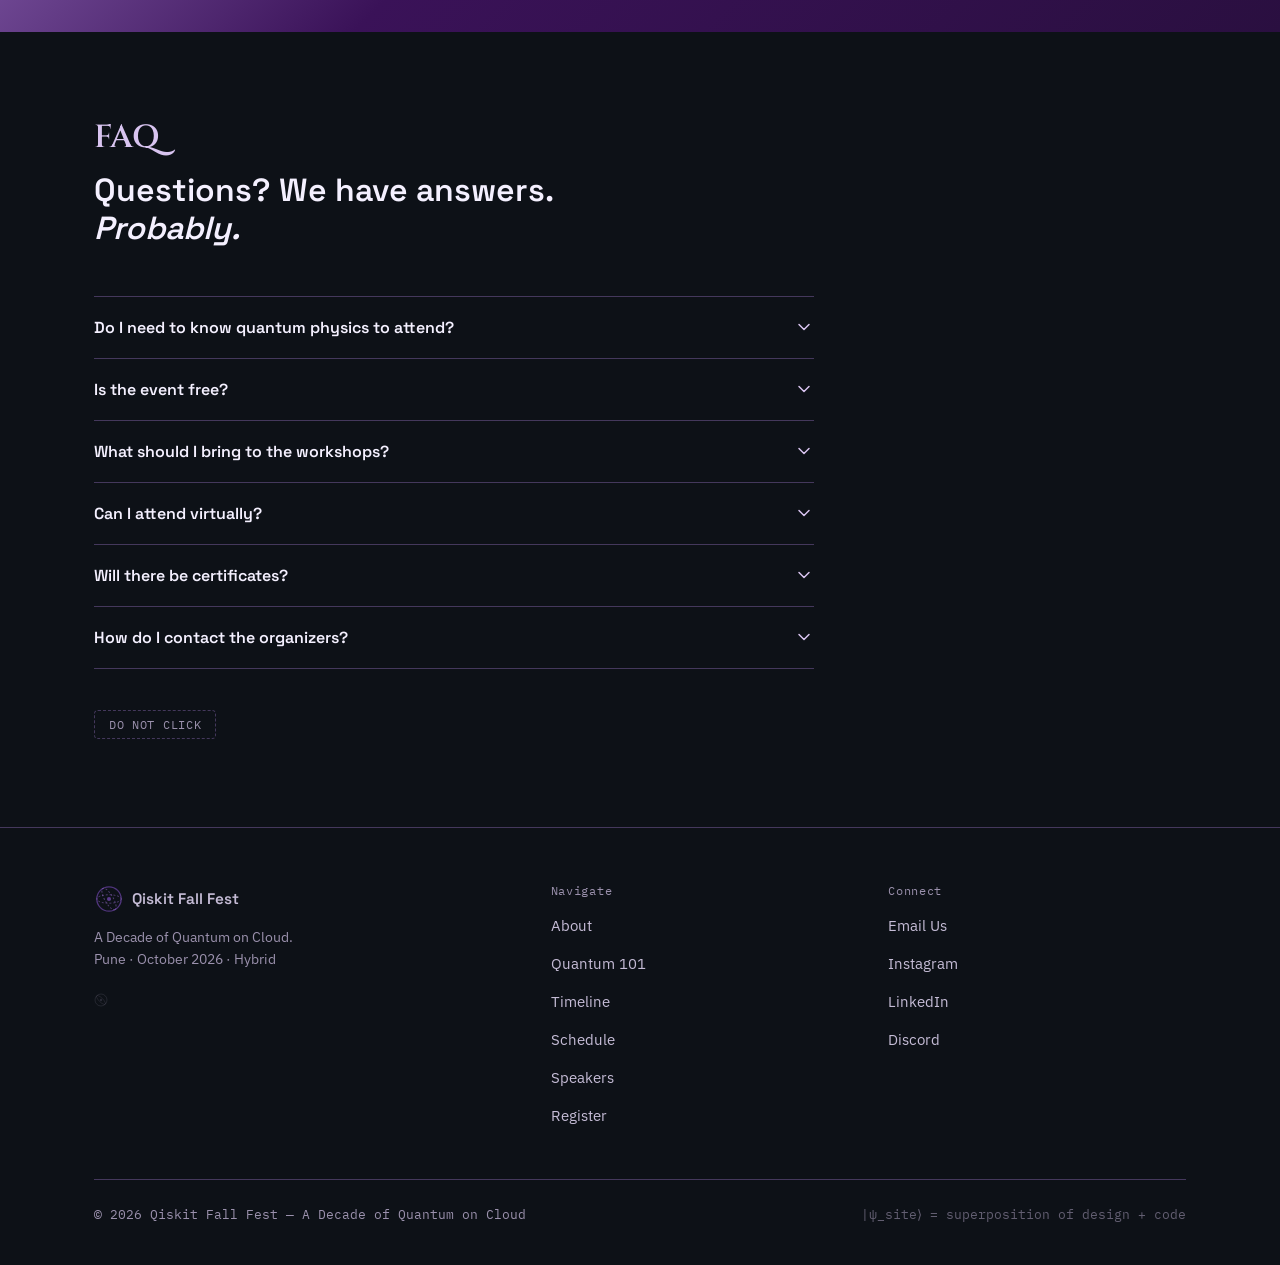
==== commit 83289c22: "Add organisers and speakers" ====
--- a/index.html
+++ b/index.html
@@ -41,14 +41,14 @@
     <ul class="nav-links" id="nav-links" role="list">
       <li><a href="#home">Home</a></li>
       <li><a href="#about">About</a></li>
-      <li><a href="#haqthon">Challenge</a></li>
+      <li><a href="#haqthon">HaQthon</a></li>
       <li><a href="#schedule">Schedule</a></li>
       <li><a href="#speakers">Speakers</a></li>
       <li><a href="#collaboration">Collaboration</a></li>
       <li><a href="#arena">Quantum 101</a></li>
       <li><a href="#organisers">Organisers</a></li>
       <li><a href="#social">Social Media</a></li>
-      <li><a href="https://docs.google.com/forms/d/e/1FAIpQLSfKw_lQWtm7zh1zxCWDpWj5cFwQsIWSgyJIFrjLEnNR3vTC2A/viewform?usp=publish-editor" class="nav-cta" target="_blank" rel="noopener noreferrer">Register</a></li>
+      <li><a href="https://forms.gle/DxjHEhRJmzXiVozU6" class="nav-cta" target="_blank" rel="noopener noreferrer">Register</a></li>
     </ul>
   </nav>
 </header>
@@ -103,8 +103,8 @@
       </div>
 
       <div class="hero-quick-links">
-        <a class="quick-link" href="https://docs.google.com/forms/d/e/1FAIpQLSfKw_lQWtm7zh1zxCWDpWj5cFwQsIWSgyJIFrjLEnNR3vTC2A/viewform?usp=publish-editor" target="_blank" rel="noopener noreferrer">Register for Events</a>
-        <a class="quick-link" href="#haqthon">Explore Challenge</a>
+        <a class="quick-link" href="#register">Register for Events</a>
+        <a class="quick-link" href="#haqthon">Explore HaQthon</a>
         <a class="quick-link" href="#arena">Quantum 101</a>
       </div>
 
@@ -276,16 +276,16 @@
 <section class="section haqthon-section" id="haqthon" aria-labelledby="haqthon-heading">
   <div class="wrap">
     <div class="section-head reveal">
-      <div class="section-kicker">Challenge</div>
+      <div class="section-kicker">HaQthon</div>
       <h2 id="haqthon-heading">Turn quantum curiosity into something real.</h2>
     </div>
     <div class="haqthon-grid">
       <div class="haqthon-copy reveal">
-        <p>Bring your boldest idea to a focused quantum challenge. Build with Qiskit, learn from mentors, and present what you discover.</p>
-        <a class="btn btn-primary" href="https://docs.google.com/forms/d/e/1FAIpQLSctvUuH1VAQX_B5dr74_VpMx__BWwbS3LG8pc5vIA2RuU5m6g/viewform?usp=publish-editor" target="_blank" rel="noopener noreferrer">Join the Challenge</a>
+        <p>Bring your boldest idea to a focused quantum hackathon. Build with Qiskit, learn from mentors, and present what you discover.</p>
+        <a class="btn btn-primary" href="#register">Join the HaQthon</a>
       </div>
       <div class="haqthon-points reveal">
-        <div><span class="mono">01</span><strong>Register</strong><p>Register individually and take on the quantum challenge.</p></div>
+        <div><span class="mono">01</span><strong>Form a team</strong><p>Find collaborators across computing, science, design, and business.</p></div>
         <div><span class="mono">02</span><strong>Build on cloud</strong><p>Prototype with accessible quantum tools and guided support.</p></div>
         <div><span class="mono">03</span><strong>Share the result</strong><p>Demo your work and add your voice to the next decade of quantum.</p></div>
       </div>
@@ -458,13 +458,6 @@
   </div>
 </section>
 
-<style>
-.speaker-photo img {
-  object-fit: cover;
-  object-position: center center;
-}
-</style>
-
 <!-- ============================================================
      SPEAKERS
      ============================================================ -->
@@ -523,85 +516,6 @@
   </div>
 </section>
 
-<style>
-/* Organisers directory */
-.organisers-directory {
-  display: grid;
-  gap: 28px;
-}
-
-.organiser-lead-block {
-  text-align: center;
-  padding: 28px 24px;
-  border: 1px solid var(--violet-line);
-  border-radius: var(--radius-lg);
-  background: var(--surface);
-}
-
-.organiser-institution {
-  padding: 28px 0 8px;
-  border-top: 1px solid var(--violet-line);
-}
-
-.organiser-institution-title {
-  font-family: var(--font-display);
-  font-size: 1.55rem;
-  font-weight: 600;
-  color: var(--ink);
-  margin-bottom: 22px;
-}
-
-.organiser-department {
-  margin-bottom: 24px;
-}
-
-.organiser-department:last-child {
-  margin-bottom: 0;
-}
-
-.organiser-department-label {
-  color: var(--violet);
-  font-size: 0.72rem;
-  letter-spacing: 0.08em;
-  text-transform: uppercase;
-  margin-bottom: 10px;
-}
-
-.organiser-people {
-  display: grid;
-  grid-template-columns: repeat(2, minmax(0, 1fr));
-  gap: 0 28px;
-  list-style: none;
-  margin: 0;
-  padding: 0;
-}
-
-.organiser-people li {
-  padding: 10px 0;
-  color: var(--ink-soft);
-  border-bottom: 1px solid var(--violet-line);
-  font-size: 0.98rem;
-}
-
-.organiser-people-single {
-  grid-template-columns: minmax(0, 1fr);
-}
-
-@media (max-width: 700px) {
-  .organiser-people {
-    grid-template-columns: 1fr;
-  }
-
-  .organiser-lead-block {
-    text-align: left;
-  }
-
-  .organiser-institution {
-    padding-top: 24px;
-  }
-}
-</style>
-
 <!-- ============================================================
      ORGANISERS
      ============================================================ -->
@@ -609,85 +523,60 @@
   <div class="wrap">
     <div class="section-head reveal">
       <div class="section-kicker">Organisers</div>
-      <h2 id="organisers-heading">The people making this event accessible.</h2>
-    </div>
-
-    <div class="organisers-directory reveal">
-
-      <!-- Lead Organiser -->
-      <div class="organiser-lead-block">
+      <h2 id="organisers-heading">The people making quantum accessible.</h2>
+    </div>
+    <div class="organisers-details reveal">
+      <div class="organiser-group">
         <div class="organiser-group-label mono">Lead Organiser</div>
         <div class="organiser-lead-name">Prof. Anagha Karne</div>
         <div class="organiser-detail">MIT WPU · Department of Physics</div>
       </div>
-
-      <!-- MIT WPU -->
-      <div class="organiser-institution">
-        <div class="organiser-institution-title">MIT WPU</div>
-
-        <div class="organiser-department">
-          <div class="organiser-department-label mono">Department of Physics</div>
-          <ul class="organiser-people">
-            <li>Ishwari Tonape</li>
-            <li>Shreya Subhash</li>
-            <li>Pranav Sharma</li>
-            <li>Aditi Tawde</li>
+      <div class="organiser-group">
+        <div class="organiser-group-label mono">Co-organisers</div>
+        <ul class="organiser-list">
+          <li><span>Dr. Preeti Kale</span><small>MIT WPU · Department of Computer Science Engineering</small></li>
+          <li><span>Dr. Vandana Jagtap</span><small>MIT WPU · Department of Computer Science Engineering</small></li>
+          <li><span>Dr. Sarita Sapkal</span><small>MMCOE</small></li>
+          <li><span>Ashif Ali</span><small>IISER Pune</small></li>
+          <li><span>Ishwari Tonape</span><small>MIT World Peace University · Department of Physics</small></li>
+          <li><span>Shreya Subhash</span><small>MIT WPU · Department of Physics</small></li>
+          <li><span>Kanishka Patil</span><small>MIT WPU · Department of Computer Science Engineering</small></li>
+          <li><span>Joel Manoj</span><small>MIT WPU · Department of Computer Science Engineering</small></li>
+          <li><span>Pranav Sharma</span><small>Department of Physics · MIT WPU</small></li>
+          <li><span>Aditi Tawde</span><small>MIT WPU · Department of Physics</small></li>
+        </ul>
+      </div>
+      <div class="organiser-group">
+        <div class="organiser-group-label mono">Team Members</div>
+        <div class="team-member-group">
+          <strong>Department of Physics, MIT WPU</strong>
+          <ul class="organiser-list">
+            <li><span>Swapna Narvekar</span></li>
+            <li><span>Sarvesh Kumar</span></li>
           </ul>
         </div>
-
-        <div class="organiser-department">
-          <div class="organiser-department-label mono">Department of Computer Engineering</div>
-          <ul class="organiser-people">
-            <li>Dr. Preeti Kale</li>
-            <li>Dr. Vandana Jagtap</li>
+        <div class="team-member-group">
+          <strong>IISER Pune</strong>
+          <ul class="organiser-list">
+            <li><span>Vivank Choudhari</span></li>
+            <li><span>Prinistha Borah</span></li>
+            <li><span>Krishnika Borah</span></li>
           </ul>
         </div>
-
-        <div class="organiser-department">
-          <div class="organiser-department-label mono">Department of Computer Science Engineering</div>
-          <ul class="organiser-people">
-            <li>Kanishka Patil</li>
-            <li>Joel Manoj</li>
+        <div class="team-member-group">
+          <strong>MMCOE</strong>
+          <ul class="organiser-list">
+            <li><span>Dr. Sarita Sapkal</span></li>
+            <li><span>Dr. Swarupa Deshpande</span></li>
+            <li><span>Vishwesh Bhilare</span></li>
+            <li><span>Pranav Chougule</span></li>
+            <li><span>Altamash Mujawar</span></li>
           </ul>
         </div>
       </div>
-
-      <!-- MMCOE -->
-      <div class="organiser-institution">
-        <div class="organiser-institution-title">MMCOE</div>
-
-        <div class="organiser-department">
-          <div class="organiser-department-label mono">Department of Computer Engineering</div>
-          <ul class="organiser-people">
-            <li>Dr. Sarita Sapkal</li>
-            <li>Dr. Swarupa Deshpande</li>
-          </ul>
-        </div>
-
-        <div class="organiser-department">
-          <div class="organiser-department-label mono">Student Organizers</div>
-          <ul class="organiser-people">
-            <li>Vishwesh Bhilare</li>
-            <li>Pranav Chougule</li>
-          </ul>
-        </div>
-      </div>
-
-      <!-- IISER Pune -->
-      <div class="organiser-institution">
-        <div class="organiser-institution-title">IISER Pune</div>
-
-        <div class="organiser-department">
-          <ul class="organiser-people organiser-people-single">
-            <li>Ashif Ali</li>
-          </ul>
-        </div>
-      </div>
-
-    </div>
-  </div>
-</section>
-
+    </div>
+  </div>
+</section>
 
 <!-- ============================================================
      SOCIAL MEDIA
@@ -701,7 +590,7 @@
     <div class="social-links reveal">
       <a class="social-link" href="https://www.instagram.com/qiskit.fallfest?stkn=MWx5cGQybjhnN2JzdA==" target="_blank" rel="noopener noreferrer">Instagram <span aria-hidden="true">↗</span></a>
       <a class="social-link" href="#" rel="noopener">LinkedIn <span aria-hidden="true">↗</span></a>
-      <a class="social-link" href="#" rel="noopener">Discord <span aria-hidden="true">↗</span></a>
+      <a class="social-link" href="https://discord.gg/bmnkKAhyy" target="_blank" rel="noopener noreferrer">Discord <span aria-hidden="true">↗</span></a>
     </div>
   </div>
 </section>
@@ -716,7 +605,7 @@
       <div class="section-kicker" style="color: rgba(255,255,255,0.6)">Register</div>
       <h2 id="register-heading">The future isn't waiting.</h2>
       <p>Come explore it.</p>
-      <a href="https://docs.google.com/forms/d/e/1FAIpQLSfKw_lQWtm7zh1zxCWDpWj5cFwQsIWSgyJIFrjLEnNR3vTC2A/viewform?usp=publish-editor" class="btn btn-register" id="register-btn" target="_blank" rel="noopener noreferrer" aria-label="Register for Qiskit Fall Fest 2026">
+      <a href="https://forms.gle/DxjHEhRJmzXiVozU6" class="btn btn-register" id="register-btn" target="_blank" rel="noopener noreferrer" aria-label="Register for Qiskit Fall Fest 2026">
         <span>Register for Fall Fest</span>
         <svg width="18" height="18" viewBox="0 0 18 18" fill="none" aria-hidden="true"><path d="M3 9h12M11 5l4 4-4 4" stroke="currentColor" stroke-width="1.6" stroke-linecap="round" stroke-linejoin="round"/></svg>
       </a>
@@ -797,7 +686,7 @@
           <svg class="faq-chevron" width="20" height="20" viewBox="0 0 20 20" fill="none" aria-hidden="true"><path d="M5 7.5l5 5 5-5" stroke="currentColor" stroke-width="1.5" stroke-linecap="round" stroke-linejoin="round"/></svg>
         </button>
         <div class="faq-answer" id="faq-6">
-          <p>Reach us at <a href="mailto:quantum@yourinstitution.edu">quantum@yourinstitution.edu</a> or find us on <a href="#">Instagram</a> and <a href="#">LinkedIn</a>. We typically respond within 24 hours.</p>
+          <p>Reach us at <a href="mailto:anagha.karne@mitwpu.edu.in">anagha.karne@mitwpu.edu.in</a> or find us on <a href="#">Instagram</a> and <a href="#">LinkedIn</a>. We typically respond within 24 hours.</p>
         </div>
       </div>
     </div>
@@ -856,10 +745,10 @@
       <div class="footer-col">
         <h4 class="mono">Connect</h4>
         <ul>
-          <li><a href="mailto:quantum@yourinstitution.edu">Email Us</a></li>
+          <li><a href="mailto:anagha.karne@mitwpu.edu.in">Email Us</a></li>
           <li><a href="#" rel="noopener">Instagram</a></li>
           <li><a href="#" rel="noopener">LinkedIn</a></li>
-          <li><a href="#" rel="noopener">Qiskit.org</a></li>
+          <li><a href="https://discord.gg/bmnkKAhyy" target="_blank" rel="noopener noreferrer">Discord</a></li>
         </ul>
       </div>
     </div>
@@ -901,31 +790,6 @@
 
 <!-- DO NOT CLICK outcome -->
 <div class="dnc-message" id="dnc-message" aria-live="assertive" aria-atomic="true"></div>
-
-<!-- Additional speakers -->
-<script>
-  window.SPEAKERS_DATA = window.SPEAKERS_DATA || [];
-  window.SPEAKERS_DATA.push(
-    {
-      name: "Dr. Kanaka Raju Pandiri",
-      role: "Assistant Professor",
-      org: "DIAT (D.U.) Pune · School of Quantum Technology",
-      tag: "DIAT Pune",
-      photo: "assets/speakers/kanaka-raju-pandiri.png",
-      bio: "Dr. Kanaka Raju Pandiri completed his Ph.D. at the University of Electro-Communications, Japan. He has joined the DIAT (D.U.) Pune in 2020 and working in School of Quantum Technology, as Assistant Professor.",
-      link: "#"
-    },
-    {
-      name: "Dr. K. Srinivasan",
-      role: "Assistant Professor",
-      org: "DIAT (D.U.) Pune · School of Quantum Technology",
-      tag: "DIAT Pune",
-      photo: "assets/speakers/k-srinivasan.png",
-      bio: "Dr. K. Srinivasan completed his Ph.D. at Homi Bhabha National Institute, Mumbai, India. He has joined the DIAT (D.U.) Pune in 2021 and working in School of Quantum Technology, as an Assistant Professor.",
-      link: "#"
-    }
-  );
-</script>
 
 <!-- Scripts (deferred so DOM is fully parsed) -->
 <script src="js/main.js" defer></script>
--- a/css/style.css
+++ b/css/style.css
@@ -464,9 +464,9 @@
 }
 .organizer-coorganiser-logos img {
   width: auto;
-  max-width: 120px;
-  height: 65px;
-  max-height: 65px;
+  max-width: 92px;
+  height: auto;
+  max-height: 48px;
   object-fit: contain;
   background: rgba(255,255,255,0.92);
   border-radius: 3px;
@@ -636,7 +636,7 @@
   .hero-wrap { grid-template-columns: 1fr; gap: 40px; }
   .hero-visual { order: -1; }
   #bloch-canvas { max-width: 260px; }
-  odinger-box { transform: scale(0.85); }
+  .schrodinger-box { transform: scale(0.85); }
 }
 
 /* ============================================================
@@ -644,9 +644,7 @@
    ============================================================ */
 .schrodinger-box {
   position: relative;
-  margin-top: 70px;
-  width: 220px;
-  height: 210px;
+  width: 220px; height: 210px;
   cursor: pointer;
   user-select: none;
   perspective: 600px;
@@ -1501,7 +1499,7 @@
 }
 .organisers-details {
   display: grid;
-  grid-template-columns: minmax(220px, 0.7fr) 1.3fr;
+  grid-template-columns: minmax(180px, 0.7fr) minmax(280px, 1.3fr) minmax(280px, 1.3fr);
   gap: 32px;
   padding: 28px;
   border: 1px solid var(--violet-line);
@@ -1551,6 +1549,19 @@
   font-size: 0.68rem;
   line-height: 1.45;
 }
+.team-member-group + .team-member-group { margin-top: 20px; }
+.team-member-group > strong {
+  display: block;
+  margin-bottom: 10px;
+  color: var(--ink);
+  font-size: 0.92rem;
+}
+
+@media (max-width: 1100px) {
+  .organisers-details { grid-template-columns: 1fr 1fr; }
+  .team-member-group { grid-column: 1 / -1; }
+  .team-member-group .organiser-list { grid-template-columns: repeat(3, minmax(0, 1fr)); }
+}
 
 @media (max-width: 700px) {
   .organizer-row { align-items: flex-start; flex-wrap: wrap; }
@@ -1560,6 +1571,8 @@
   .organizer-home-item img { max-height: 48px; }
   .organizer-coorganiser-logos img { max-width: 78px; max-height: 42px; }
   .organisers-details { grid-template-columns: 1fr; gap: 24px; padding: 20px; }
+  .team-member-group { grid-column: auto; }
+  .team-member-group .organiser-list { grid-template-columns: 1fr; }
   .organiser-list { grid-template-columns: 1fr; gap: 8px; }
   .partners-row-primary { grid-template-columns: repeat(2, minmax(0, 1fr)); }
   .partners-row-primary .partner-slot { padding: 10px; gap: 6px; font-size: 0.72rem; }
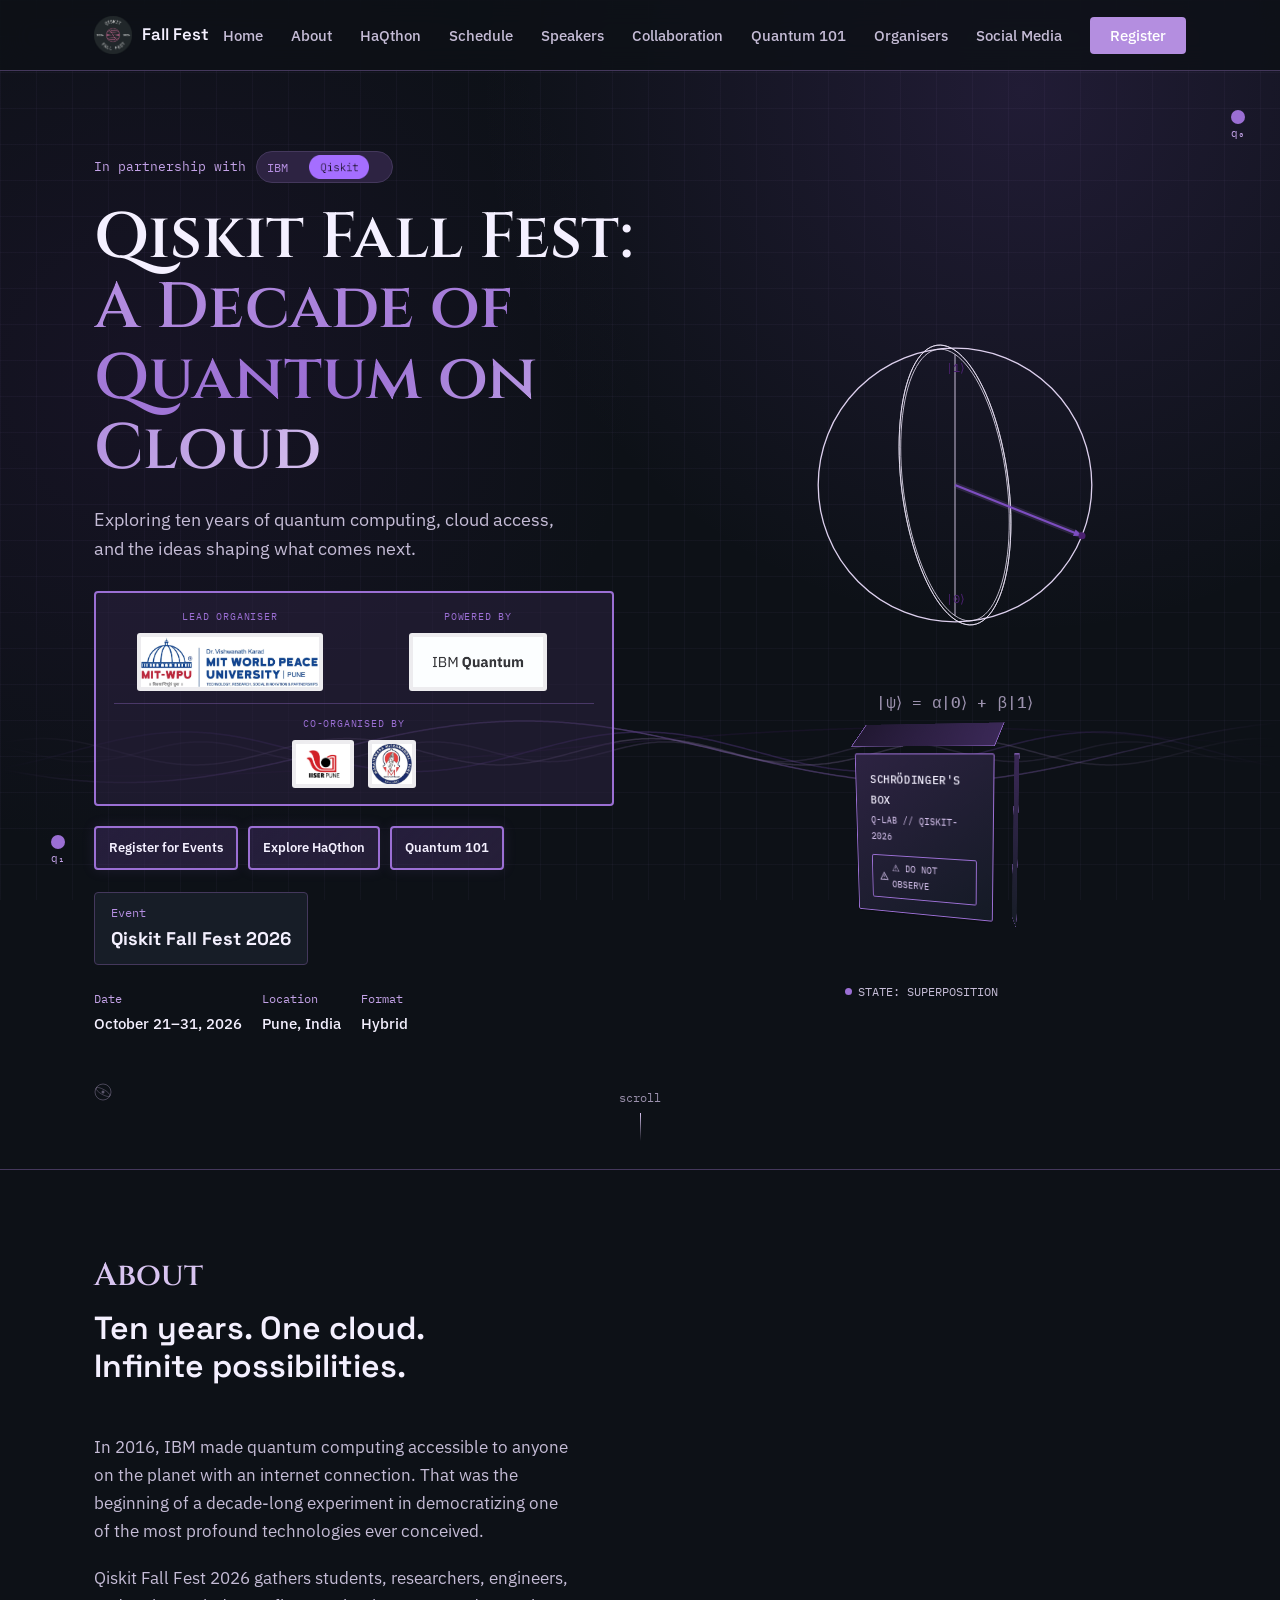
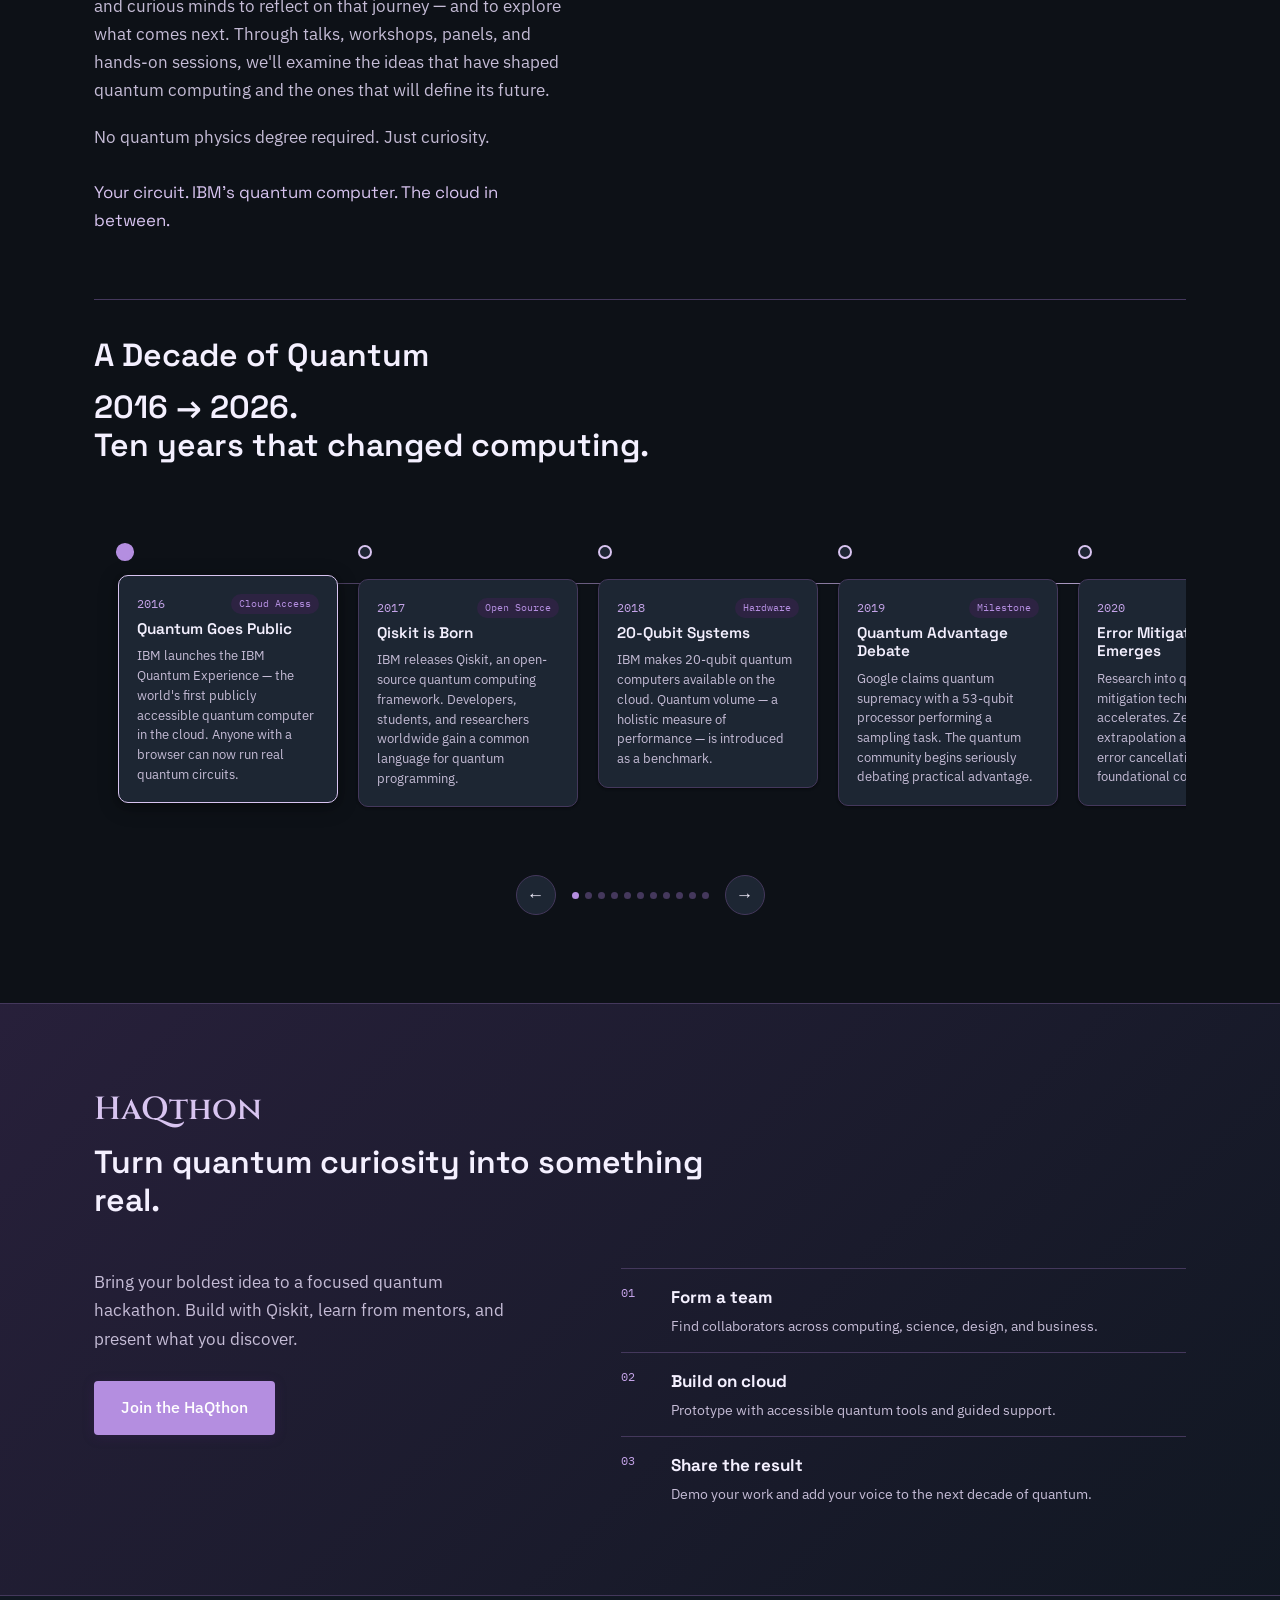
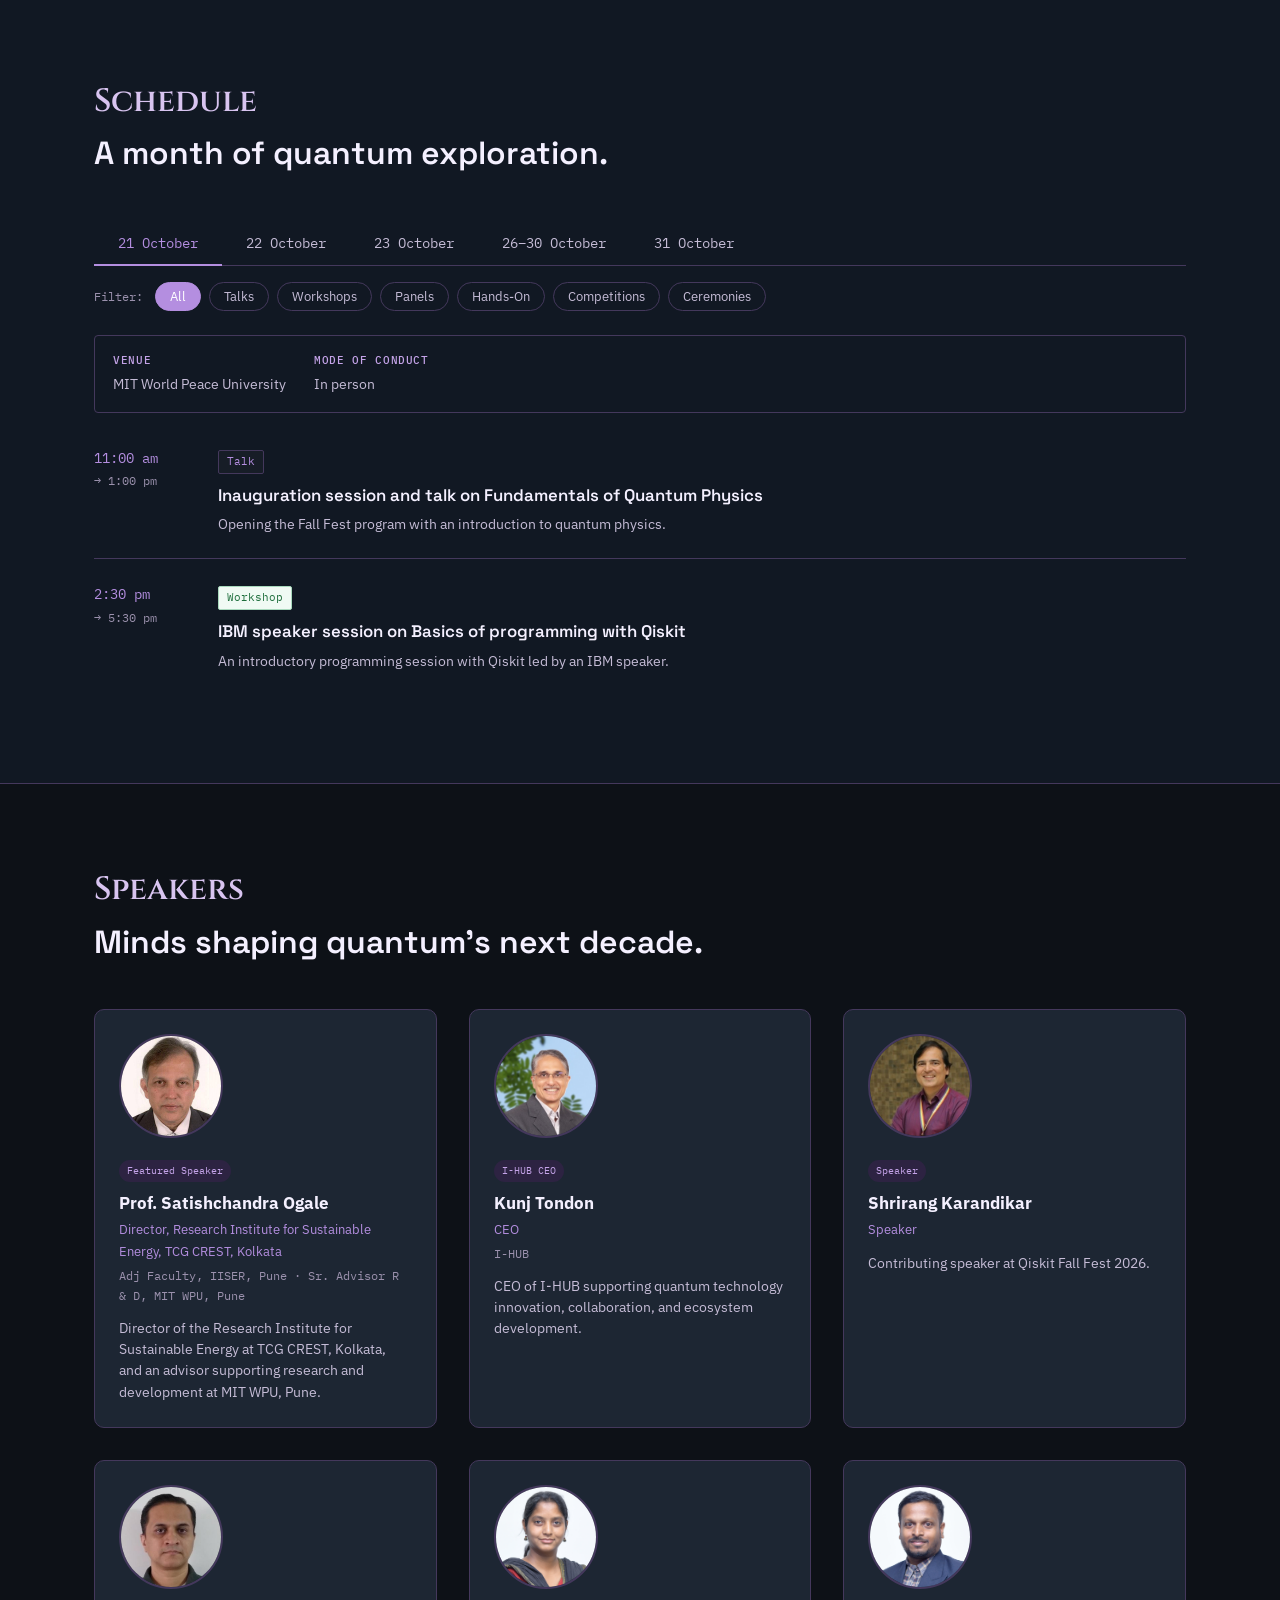
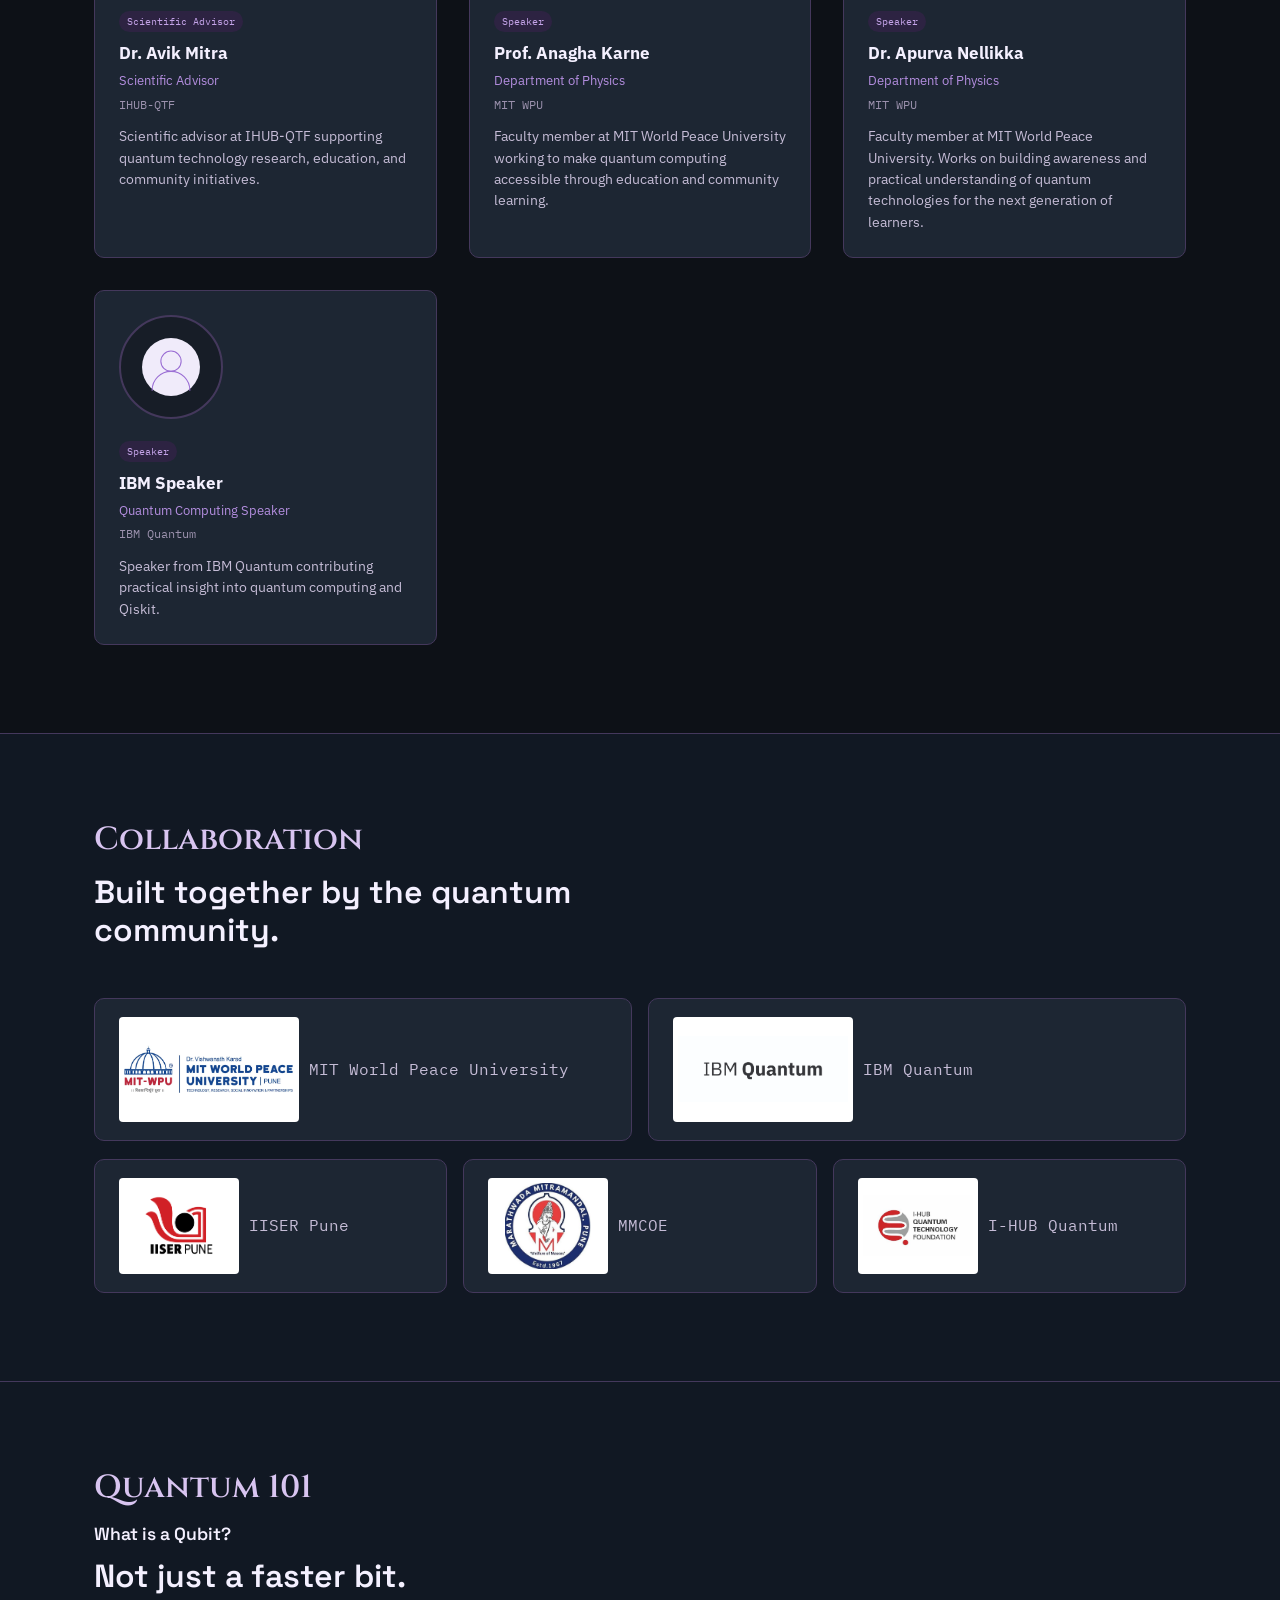
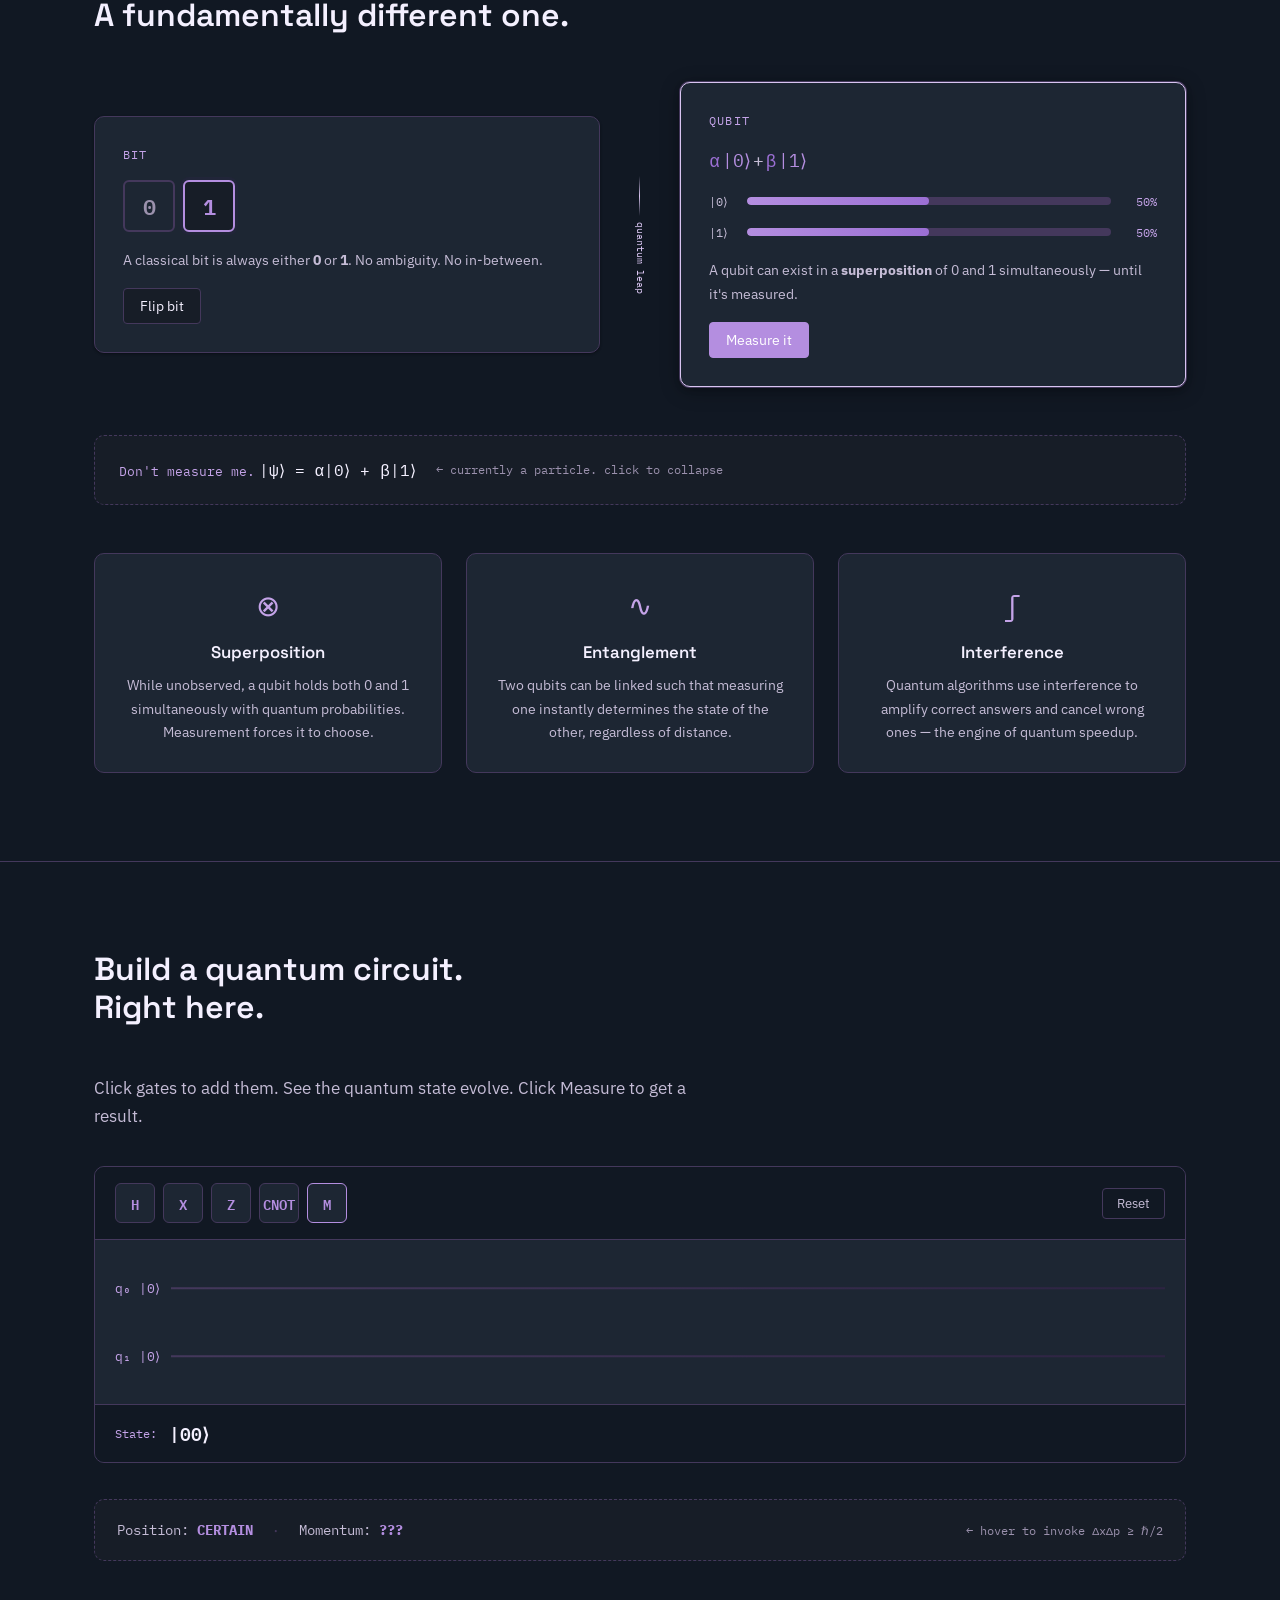
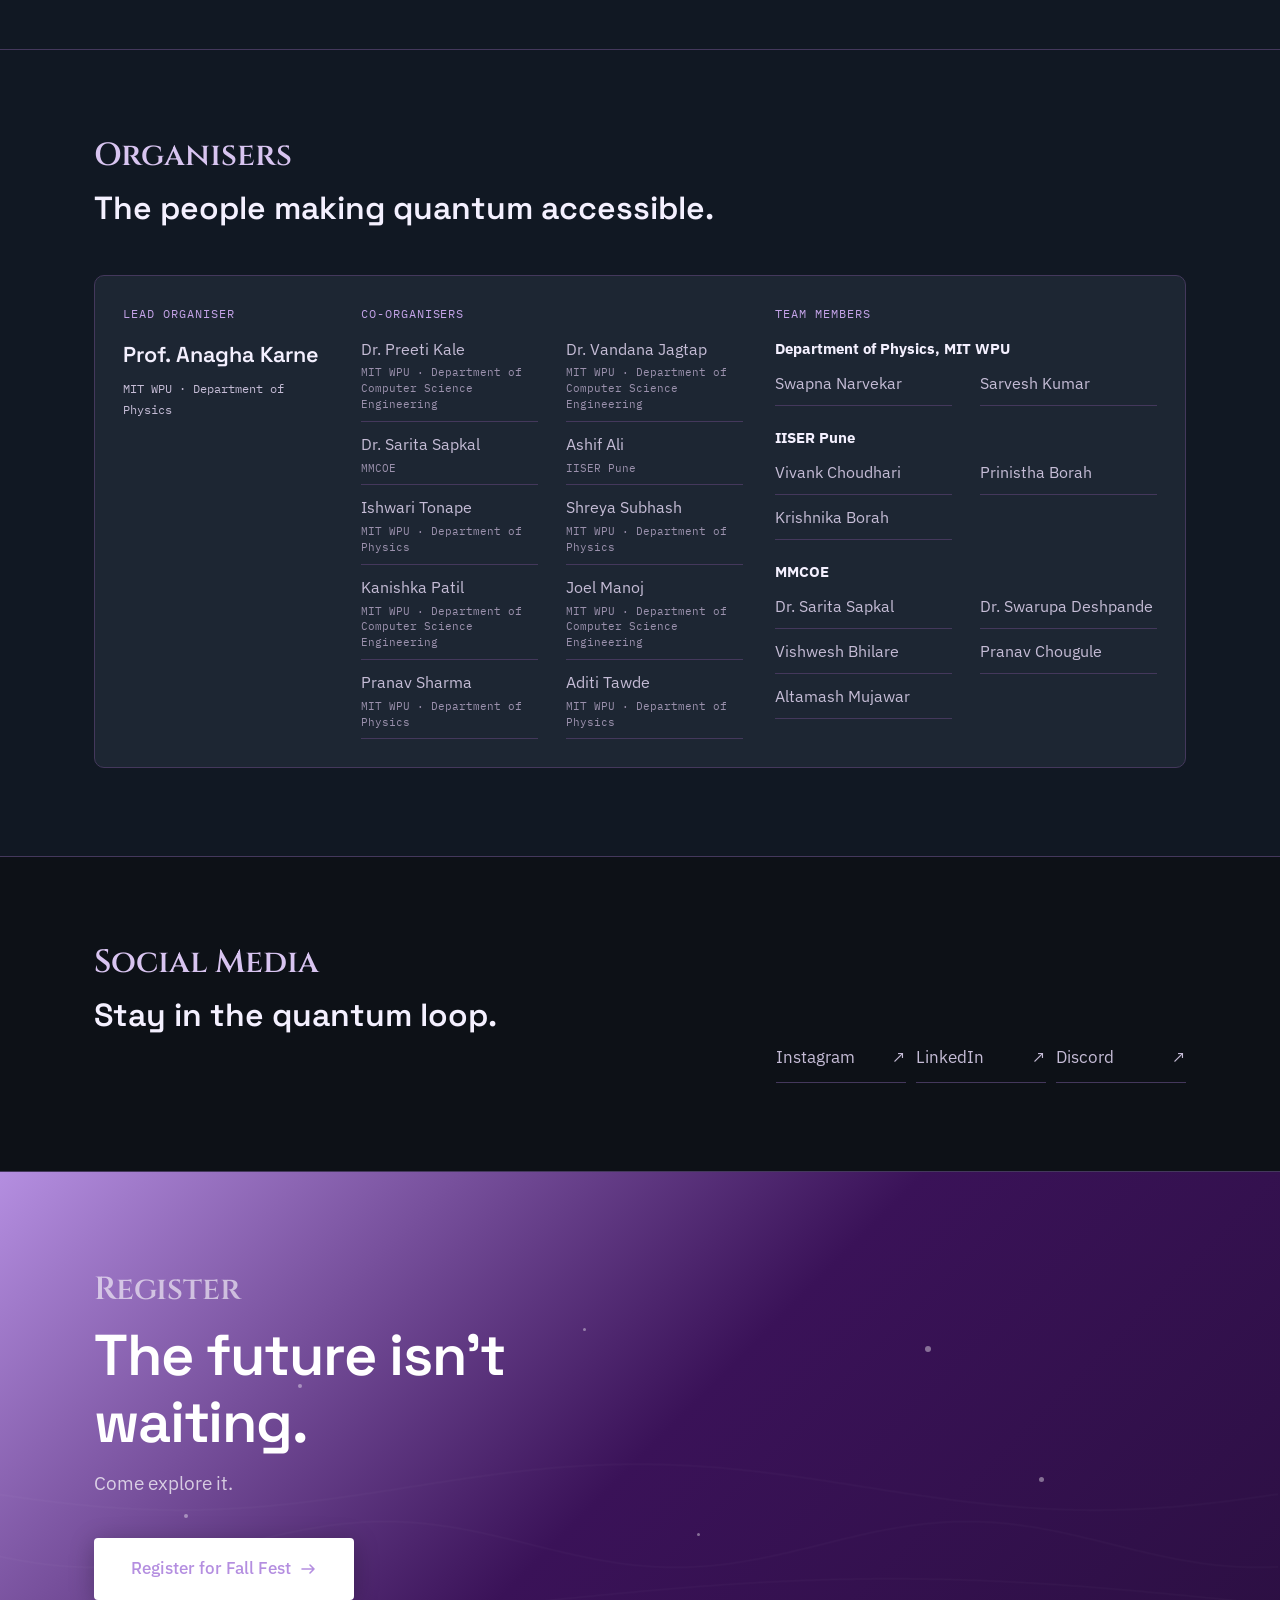
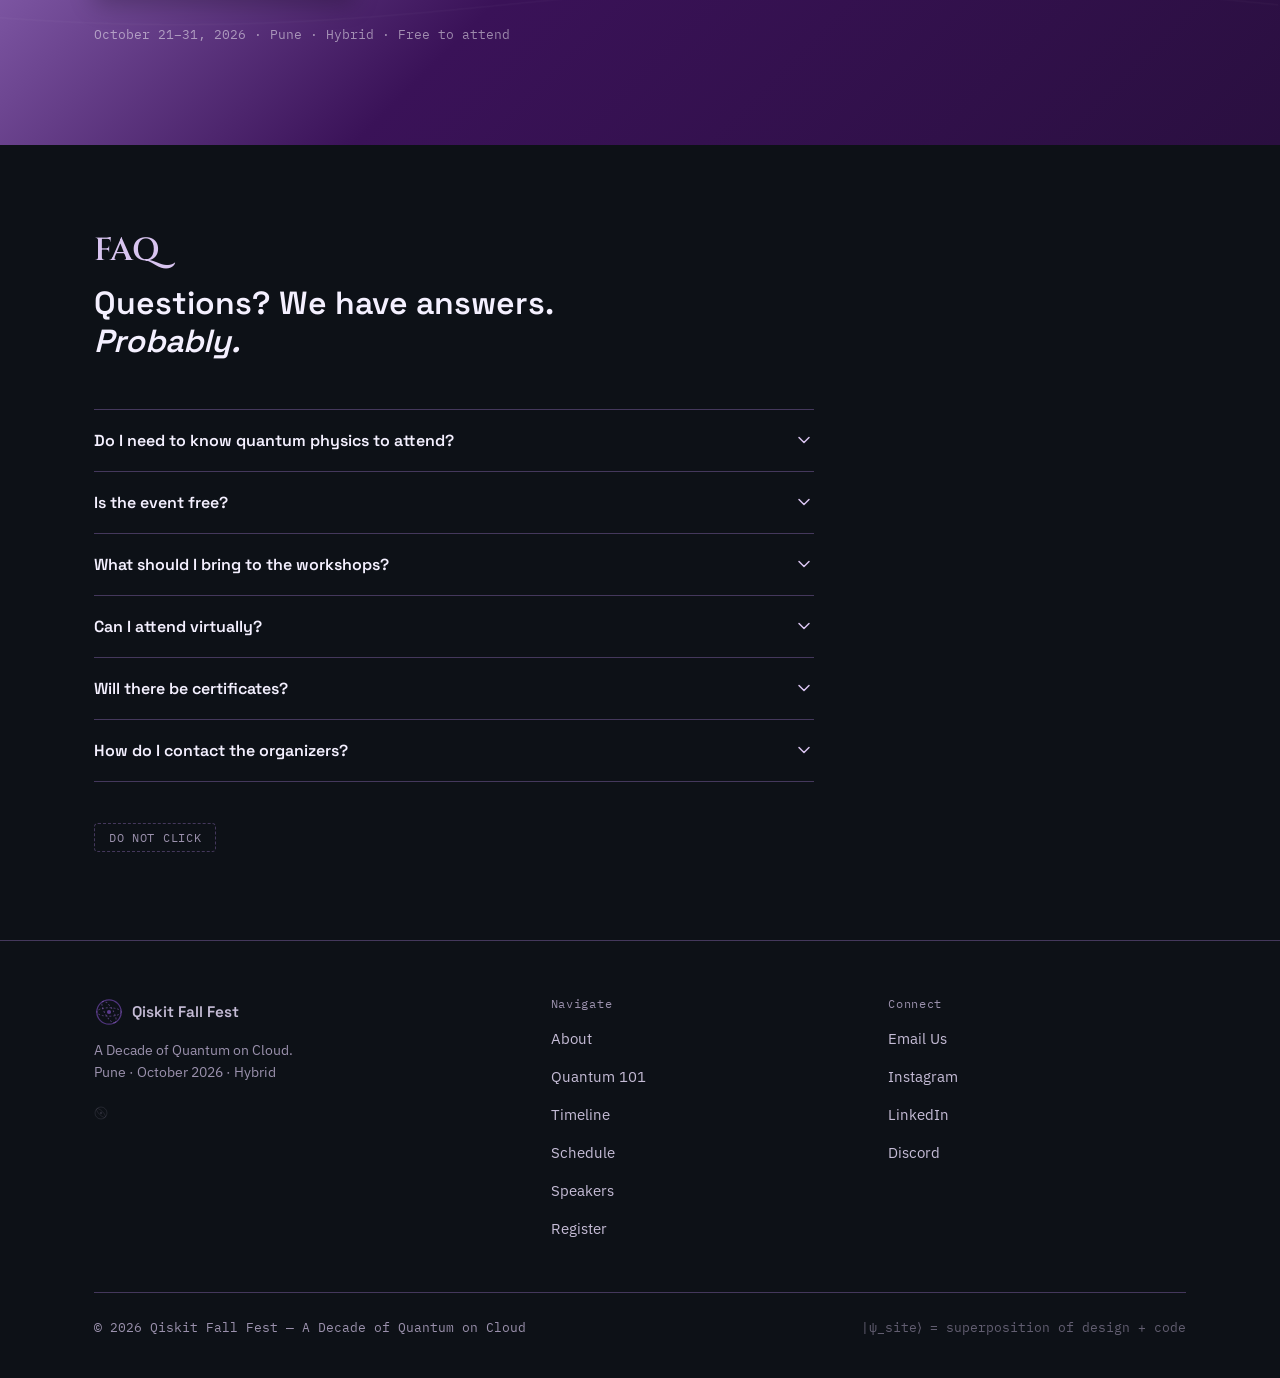
==== commit 3a91b695: "Refine speaker and organiser presentation" ====
--- a/index.html
+++ b/index.html
@@ -538,11 +538,11 @@
           <li><span>Dr. Vandana Jagtap</span><small>MIT WPU · Department of Computer Science Engineering</small></li>
           <li><span>Dr. Sarita Sapkal</span><small>MMCOE</small></li>
           <li><span>Ashif Ali</span><small>IISER Pune</small></li>
-          <li><span>Ishwari Tonape</span><small>MIT World Peace University · Department of Physics</small></li>
+          <li><span>Ishwari Tonape</span><small>MIT WPU · Department of Physics</small></li>
           <li><span>Shreya Subhash</span><small>MIT WPU · Department of Physics</small></li>
           <li><span>Kanishka Patil</span><small>MIT WPU · Department of Computer Science Engineering</small></li>
           <li><span>Joel Manoj</span><small>MIT WPU · Department of Computer Science Engineering</small></li>
-          <li><span>Pranav Sharma</span><small>Department of Physics · MIT WPU</small></li>
+          <li><span>Pranav Sharma</span><small>MIT WPU · Department of Physics</small></li>
           <li><span>Aditi Tawde</span><small>MIT WPU · Department of Physics</small></li>
         </ul>
       </div>
--- a/css/style.css
+++ b/css/style.css
@@ -1401,13 +1401,13 @@
 
 .speaker-card-inner { padding: 24px; }
 .speaker-photo {
-  width: 72px; height: 72px; border-radius: 50%;
+  width: 104px; height: 104px; border-radius: 50%;
   background: var(--bg-raised); border: 2px solid var(--violet-line);
   display: flex; align-items: center; justify-content: center;
   margin-bottom: 16px; overflow: hidden; color: var(--violet);
   flex-shrink: 0;
 }
-.speaker-photo svg { width: 42px; height: 42px; }
+.speaker-photo svg { width: 58px; height: 58px; }
 .speaker-photo img { width: 100%; height: 100%; object-fit: cover; }
 
 .speaker-tag {
@@ -1484,8 +1484,8 @@
 .partner-slot svg { color: var(--violet); flex-shrink: 0; }
 .partner-link { min-width: 0; color: var(--ink-soft); }
 .partner-link:hover { text-decoration: none; color: var(--ink); }
-.partner-link img { width: 98px; height: 78px; object-fit: contain; flex-shrink: 0; background: var(--white); border-radius: 4px; padding: 5px; }
-.partners-row-primary .partner-link img { width: 156px; height: 90px; }
+.partner-link img { width: 120px; height: 96px; object-fit: contain; flex-shrink: 0; background: var(--white); border-radius: 4px; padding: 5px; }
+.partners-row-primary .partner-link img { width: 180px; height: 105px; }
 .partner-slot-add { border-style: dashed; color: var(--ink-faint); }
 .organisers-details-placeholder {
   min-height: 180px;
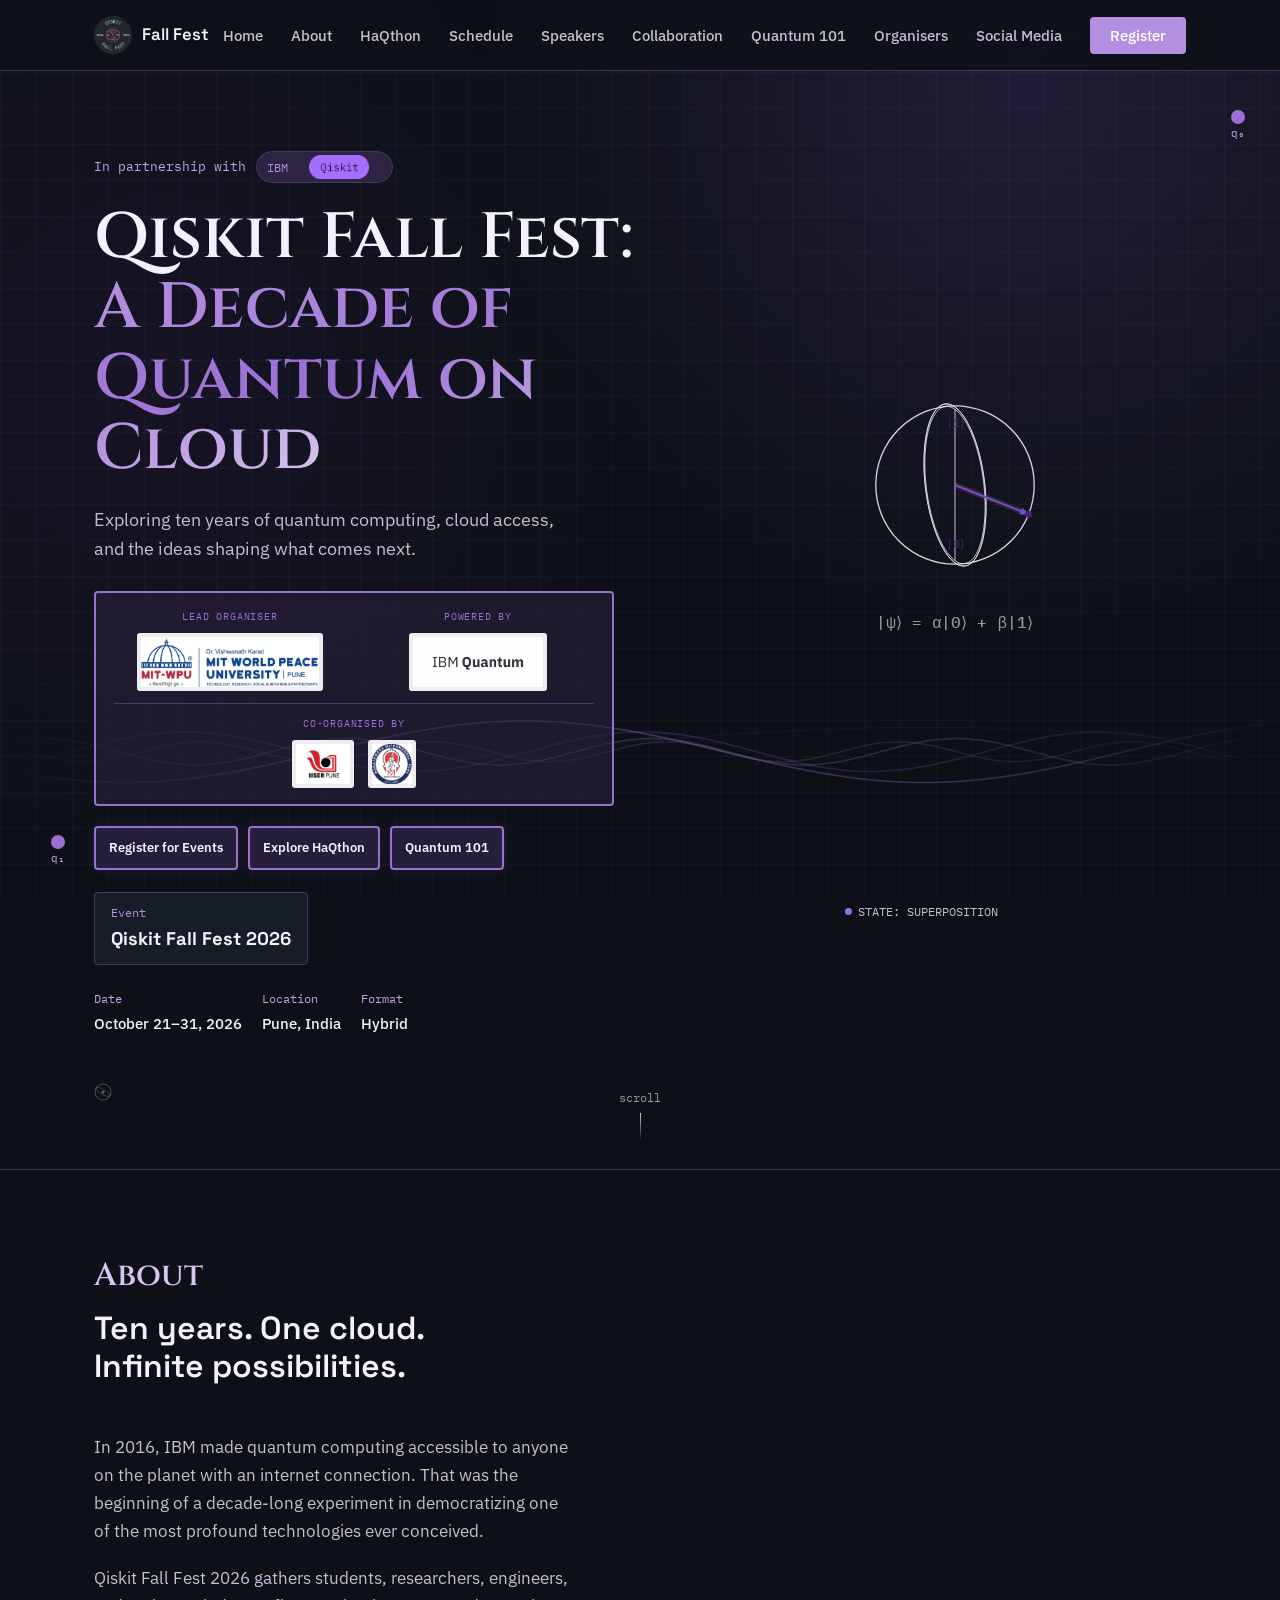
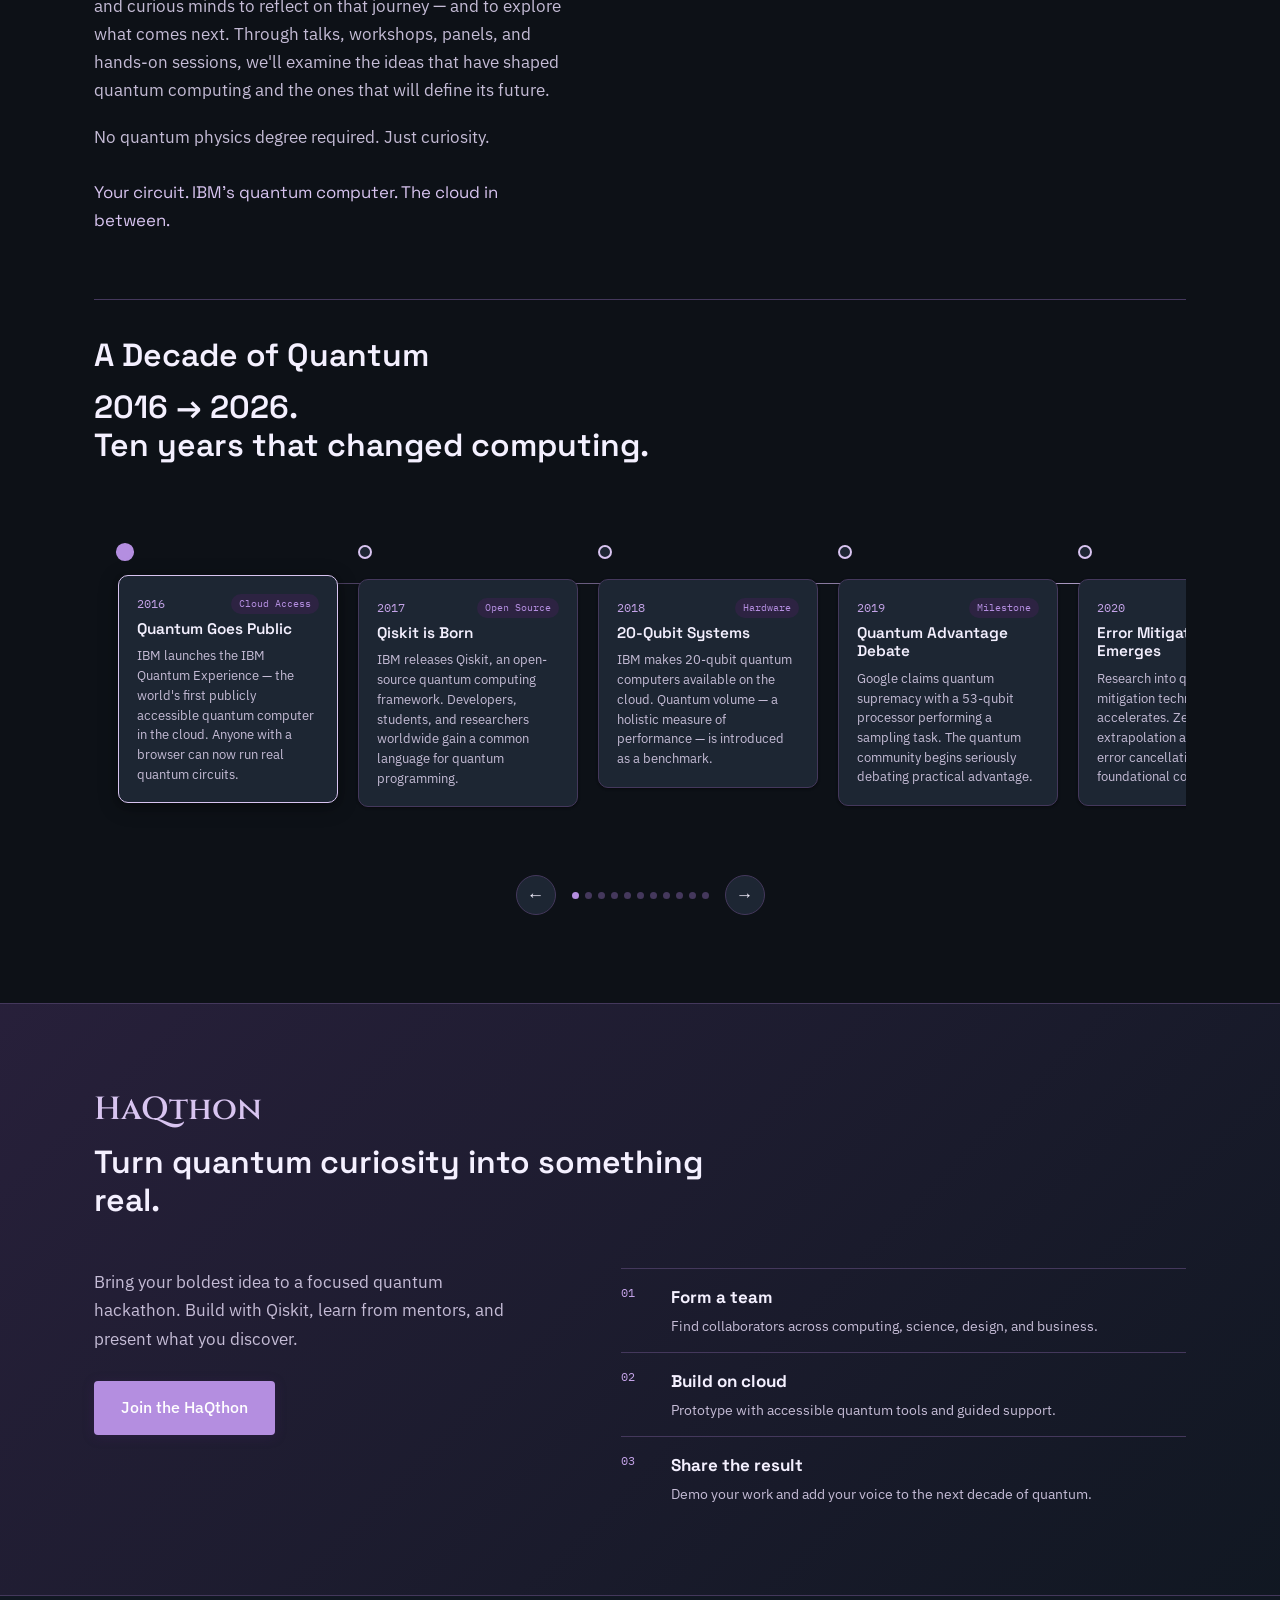
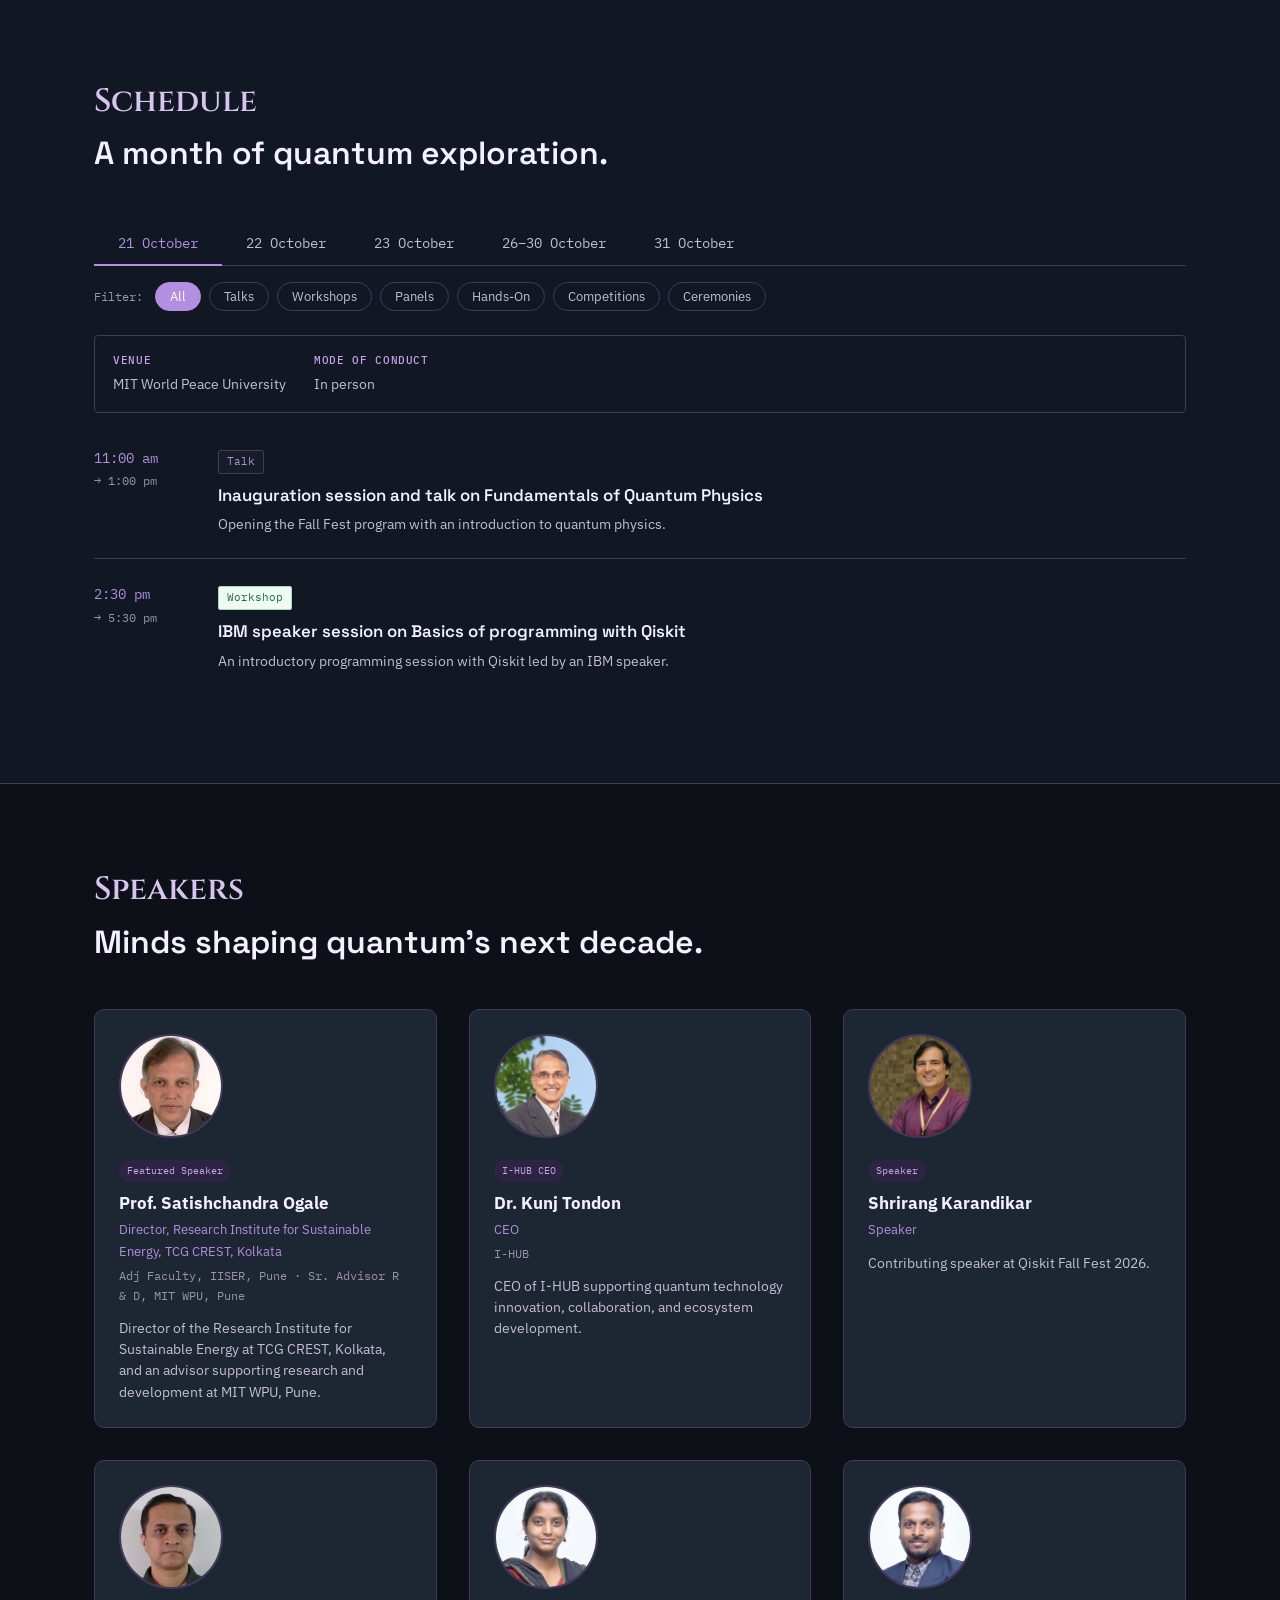
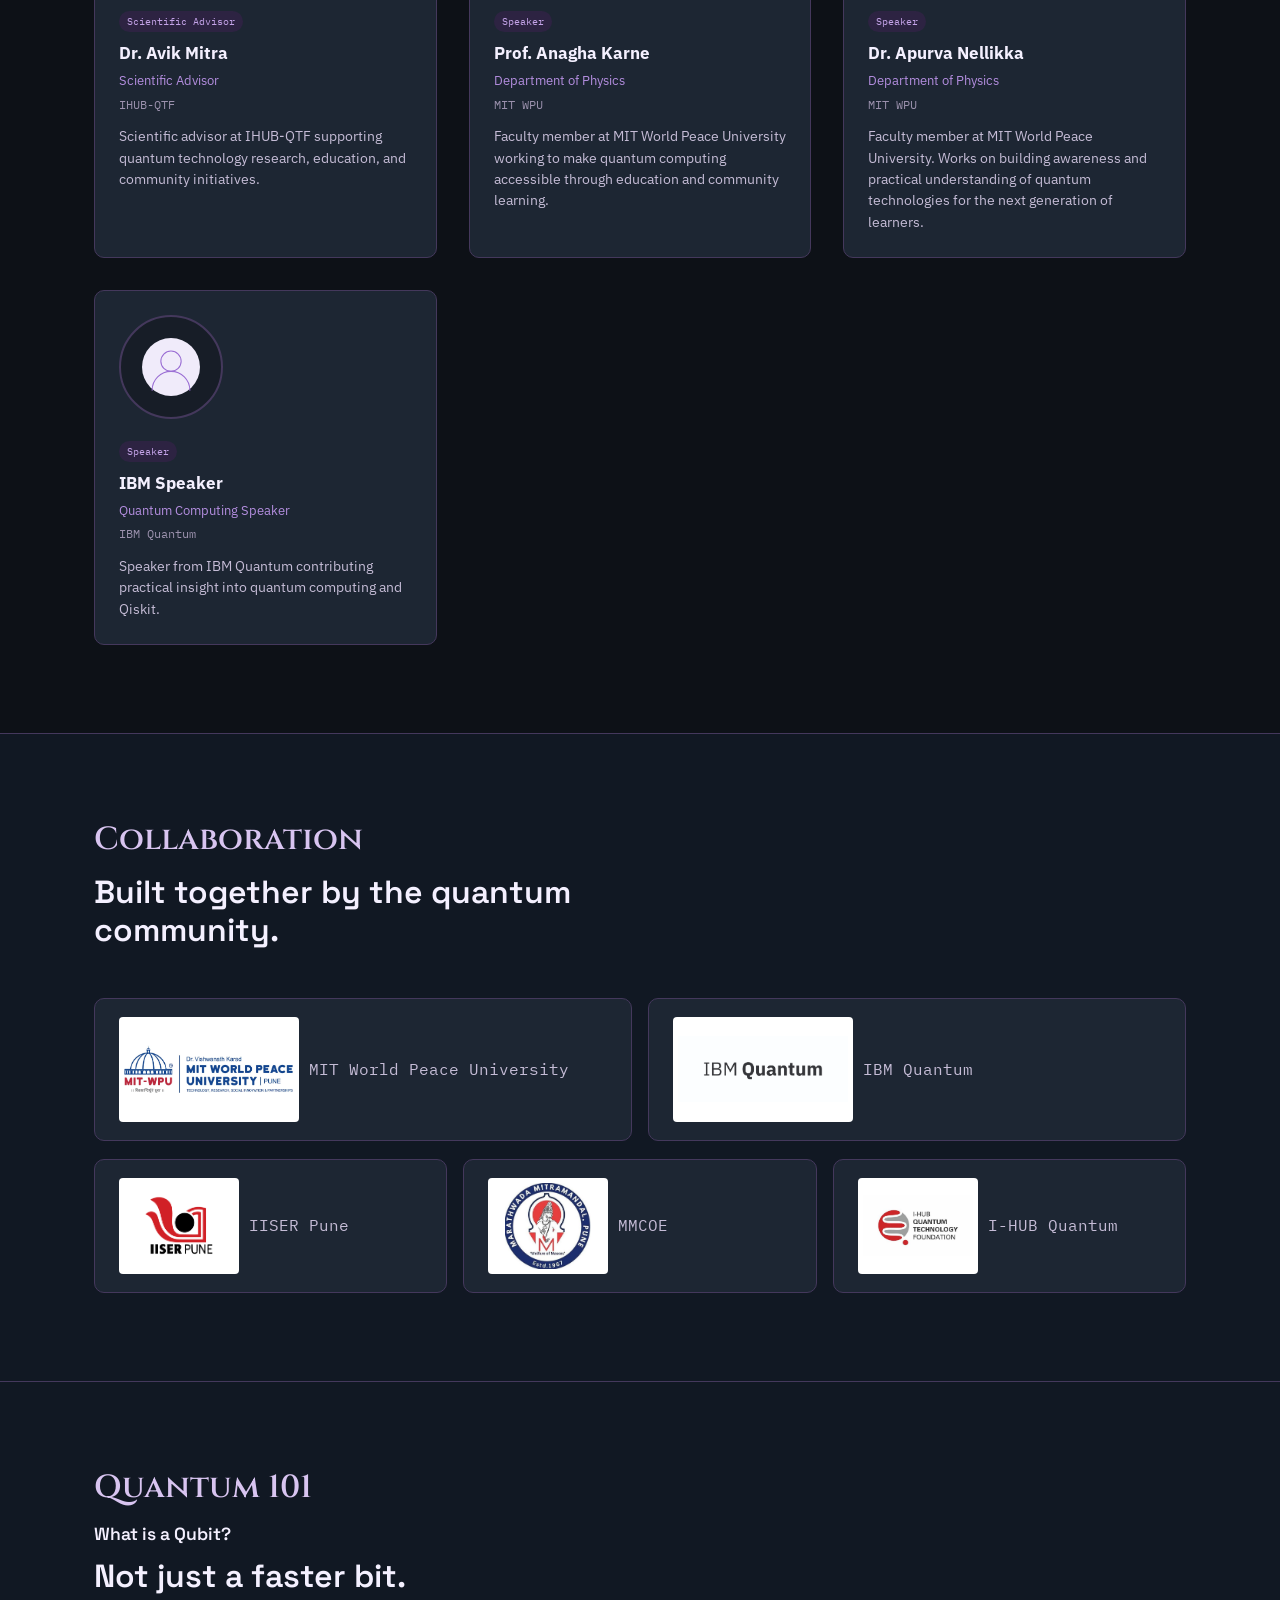
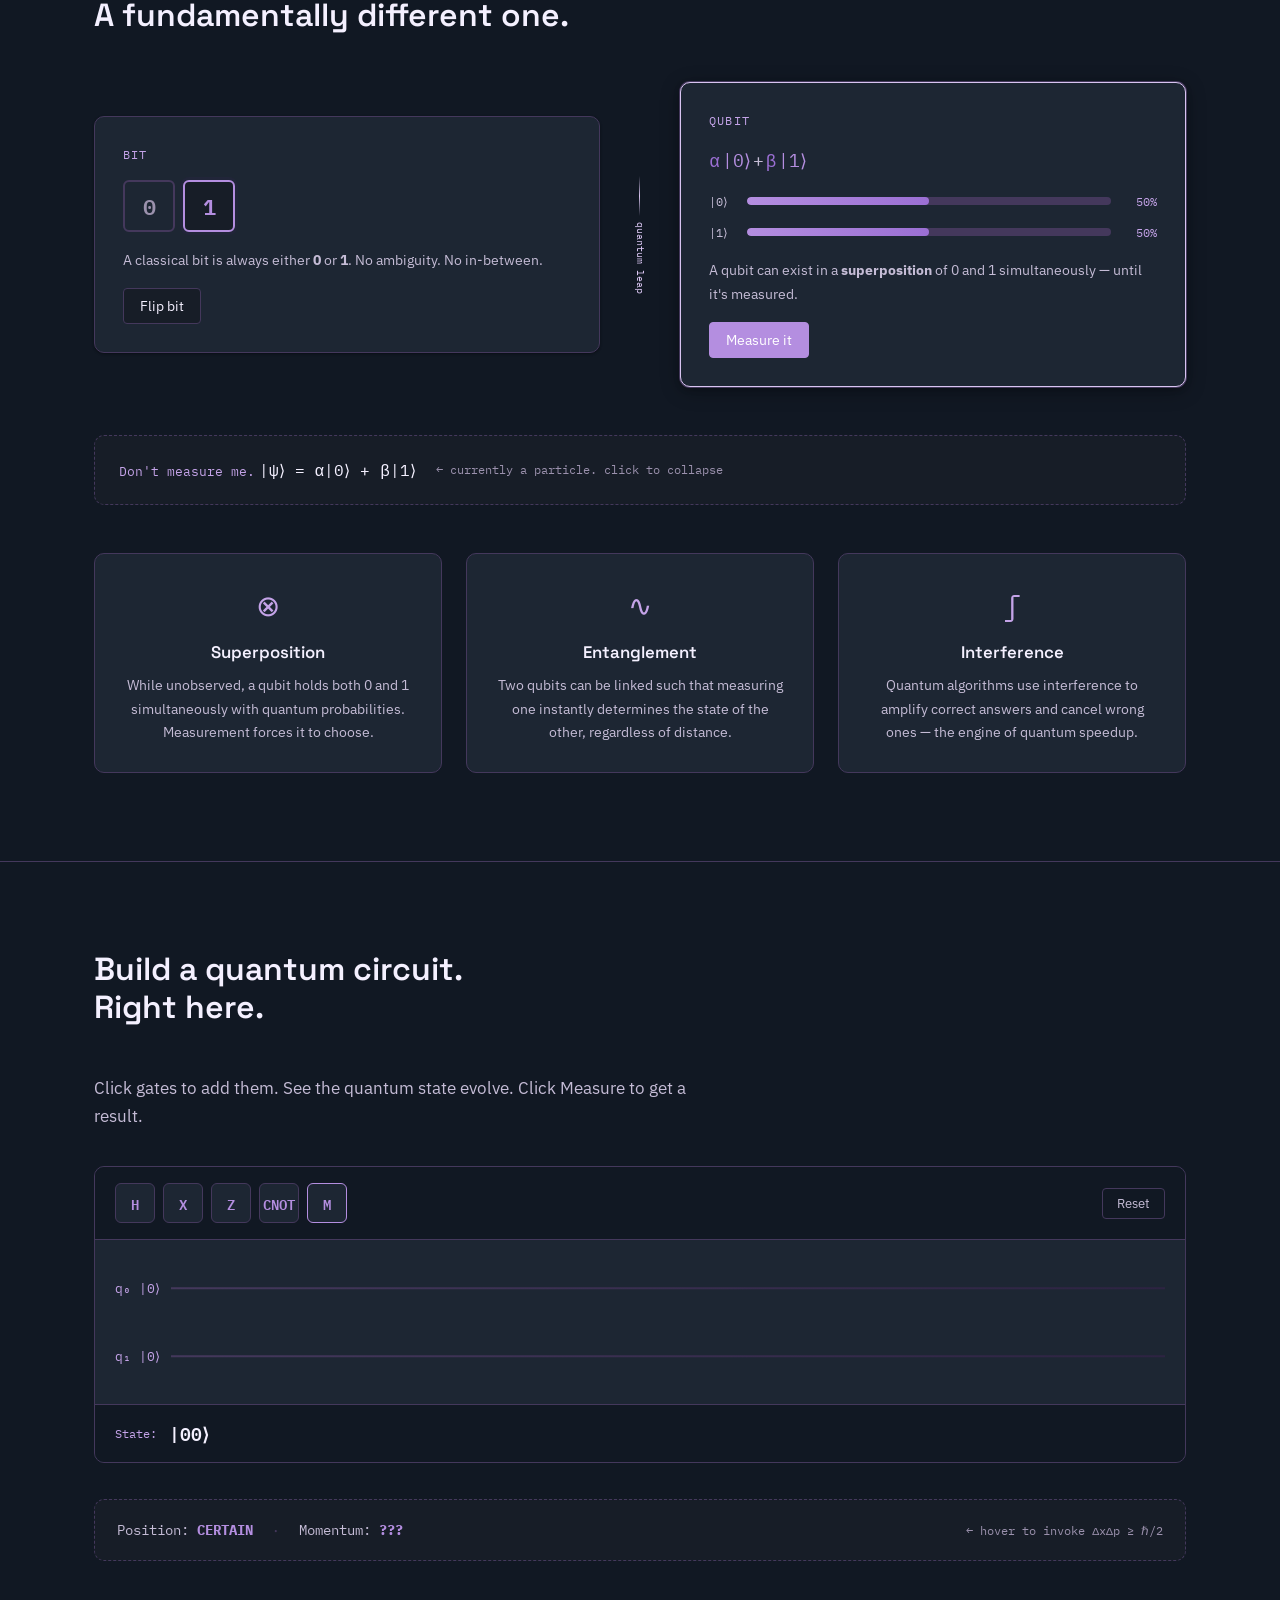
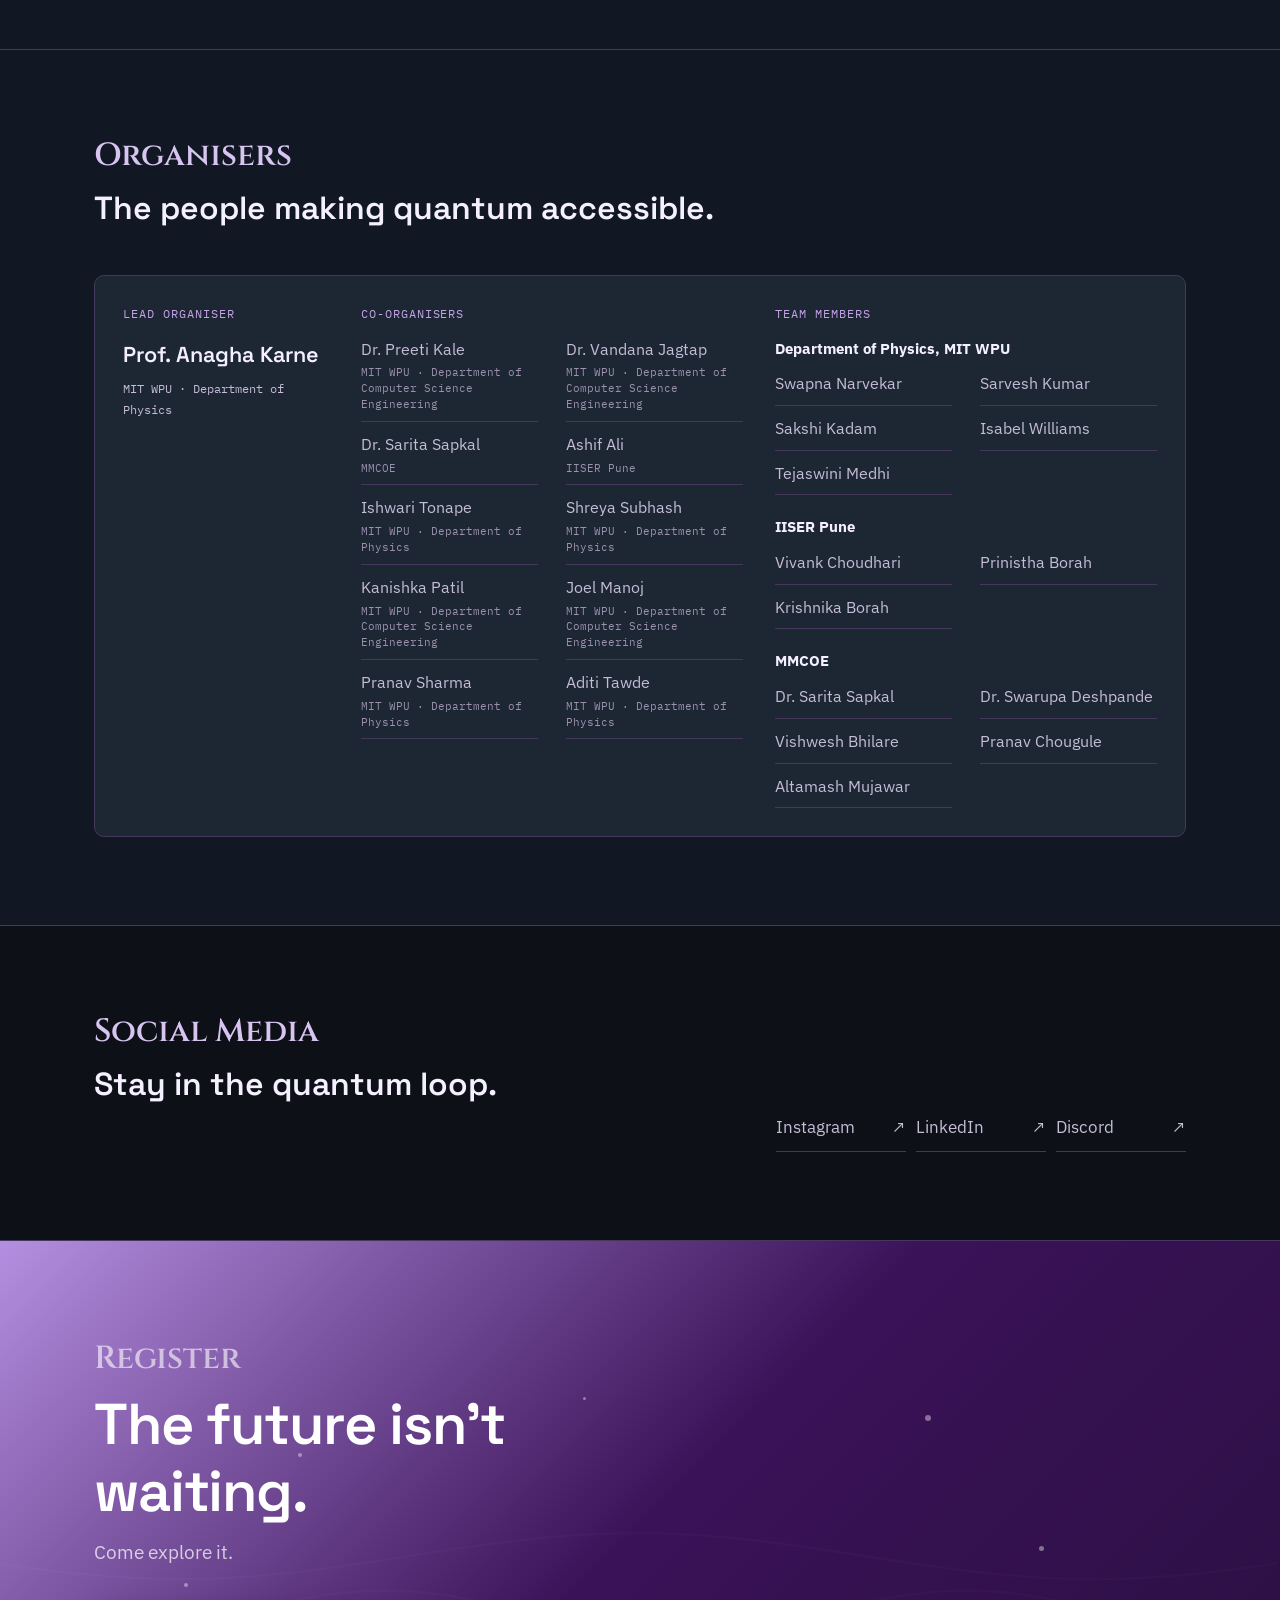
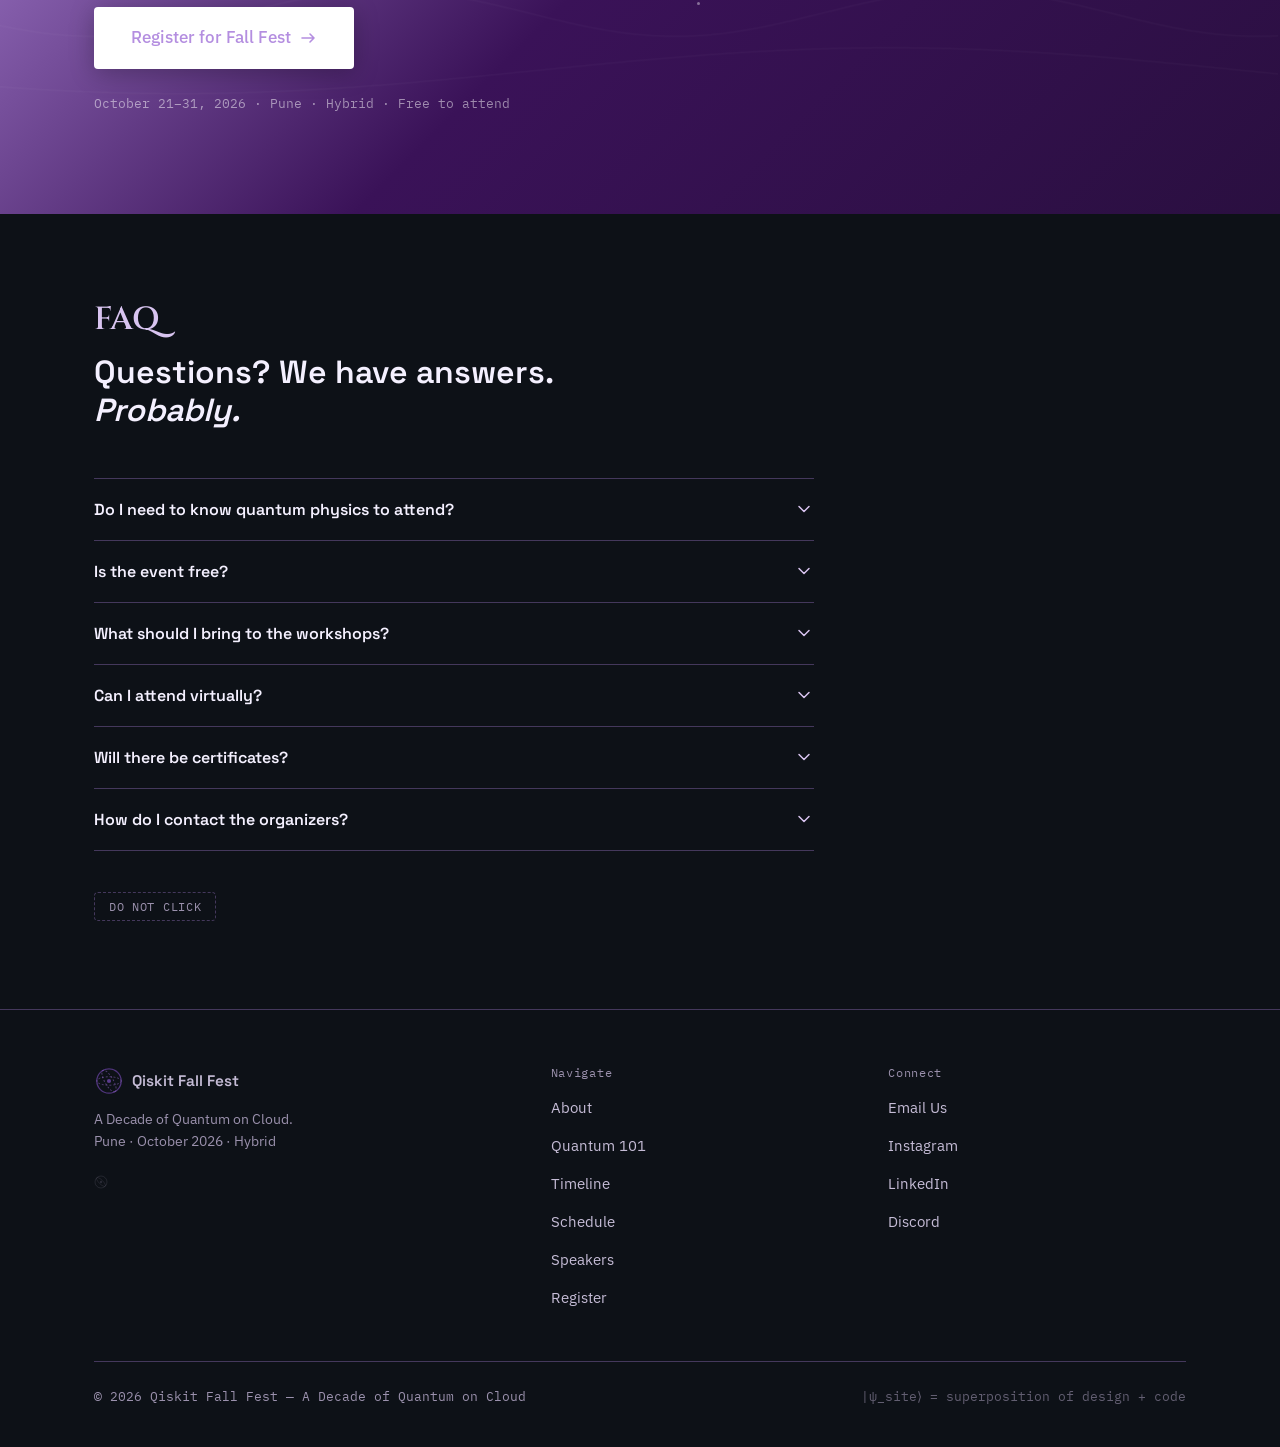
==== commit a83f8cf6: "Update team members and speaker title" ====
--- a/index.html
+++ b/index.html
@@ -553,6 +553,9 @@
           <ul class="organiser-list">
             <li><span>Swapna Narvekar</span></li>
             <li><span>Sarvesh Kumar</span></li>
+            <li><span>Sakshi Kadam</span></li>
+            <li><span>Isabel Williams</span></li>
+            <li><span>Tejaswini Medhi</span></li>
           </ul>
         </div>
         <div class="team-member-group">
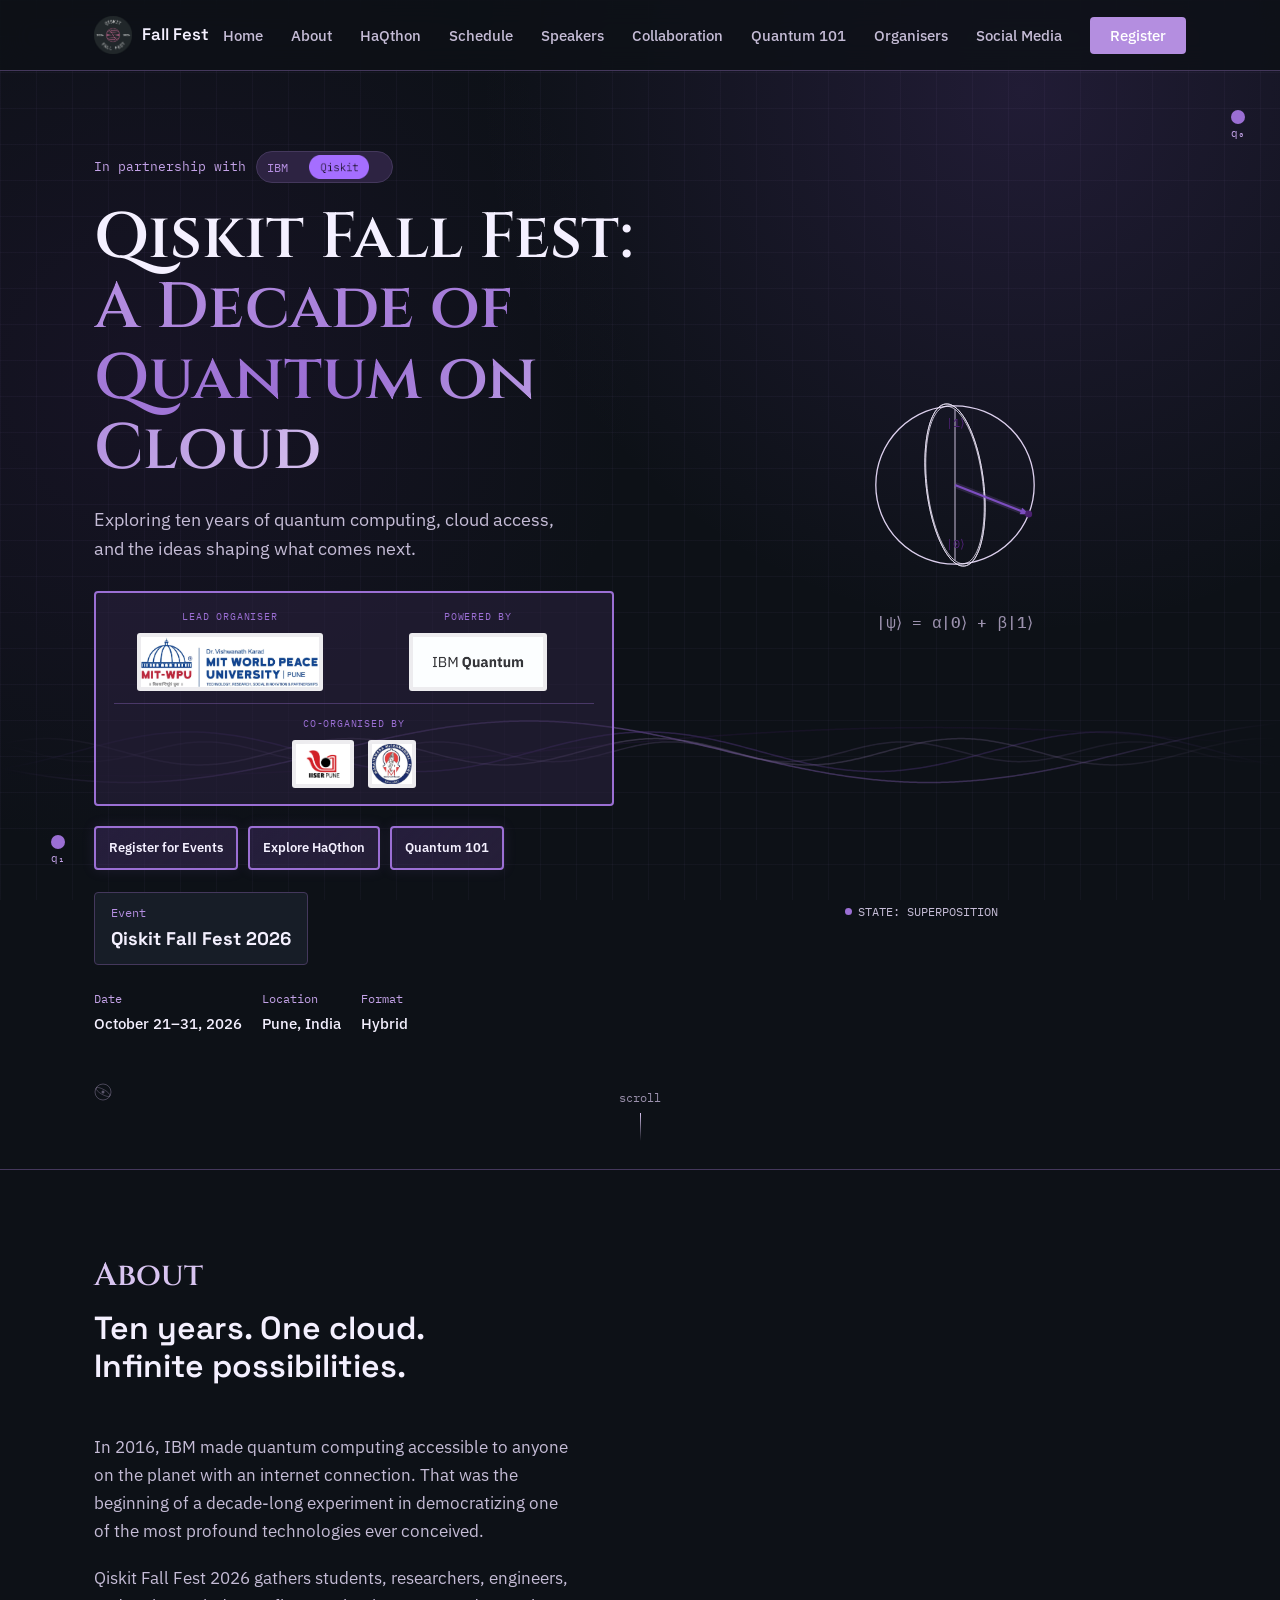
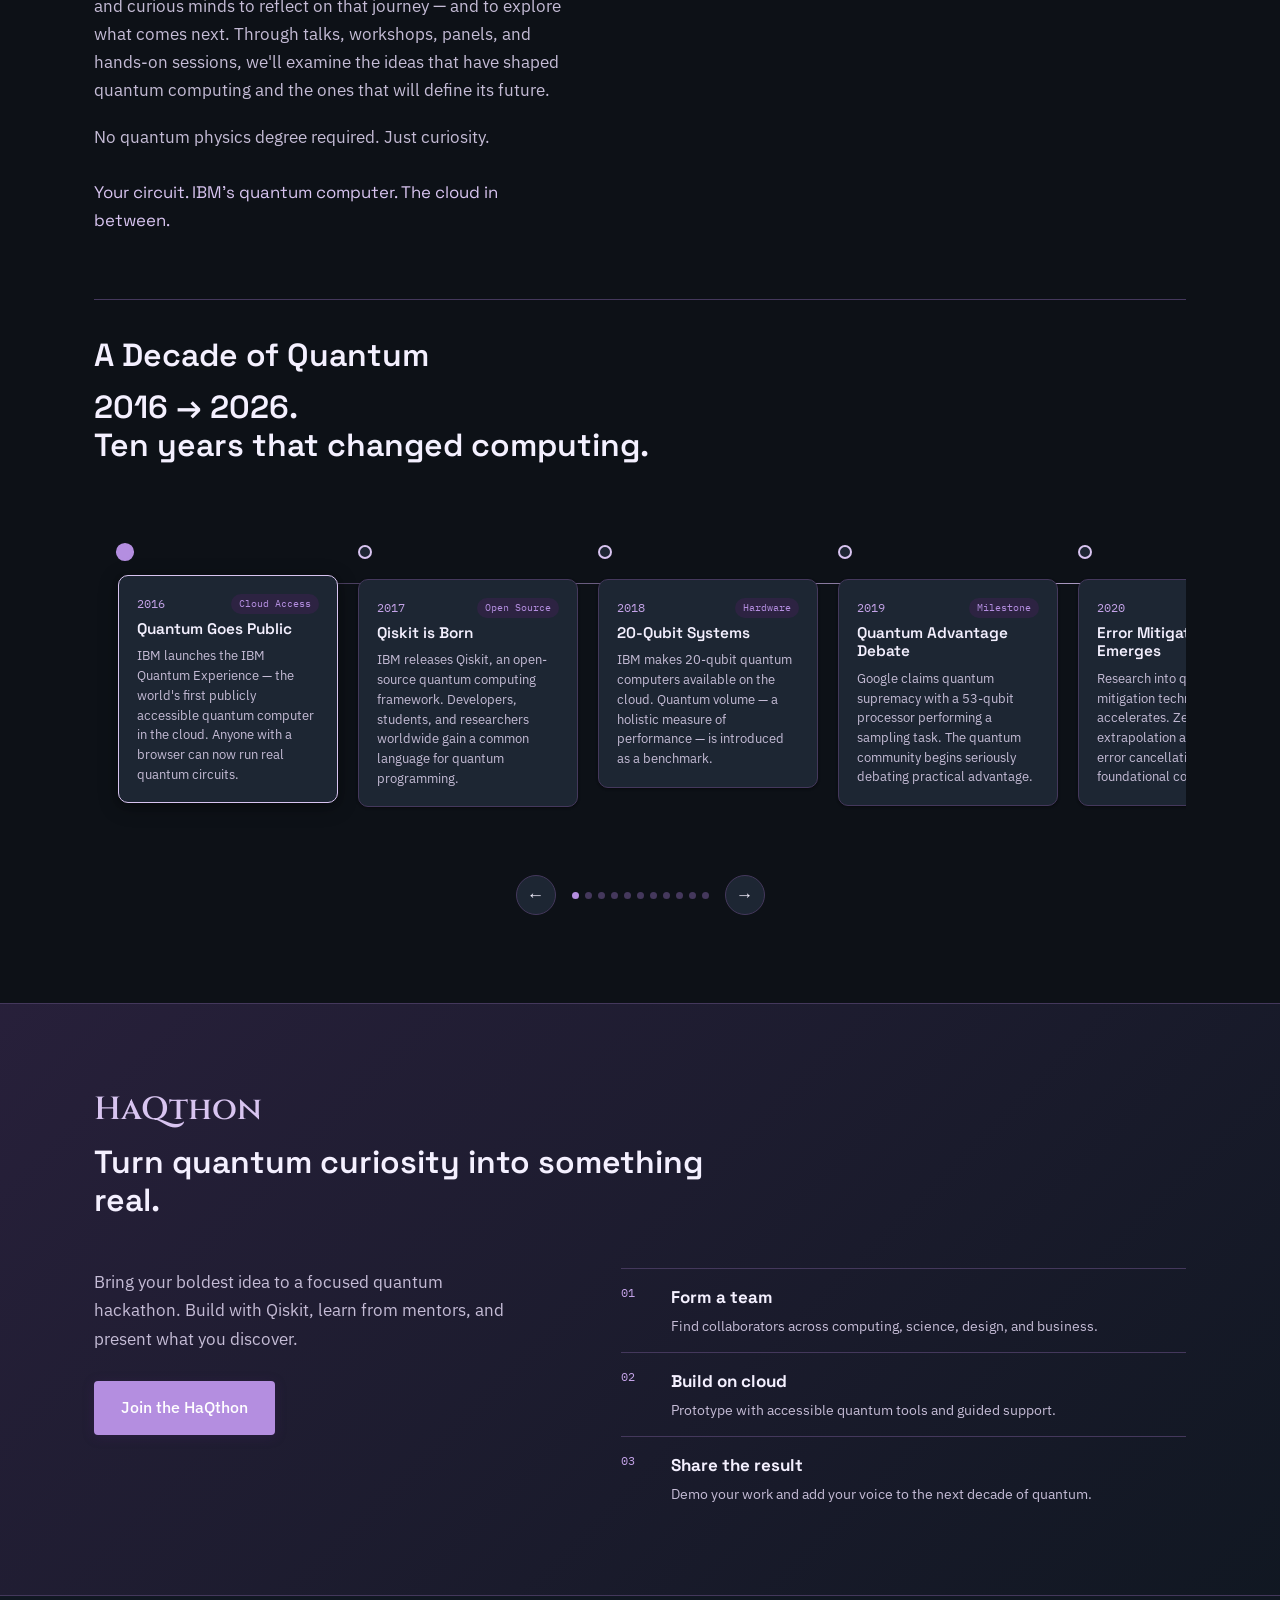
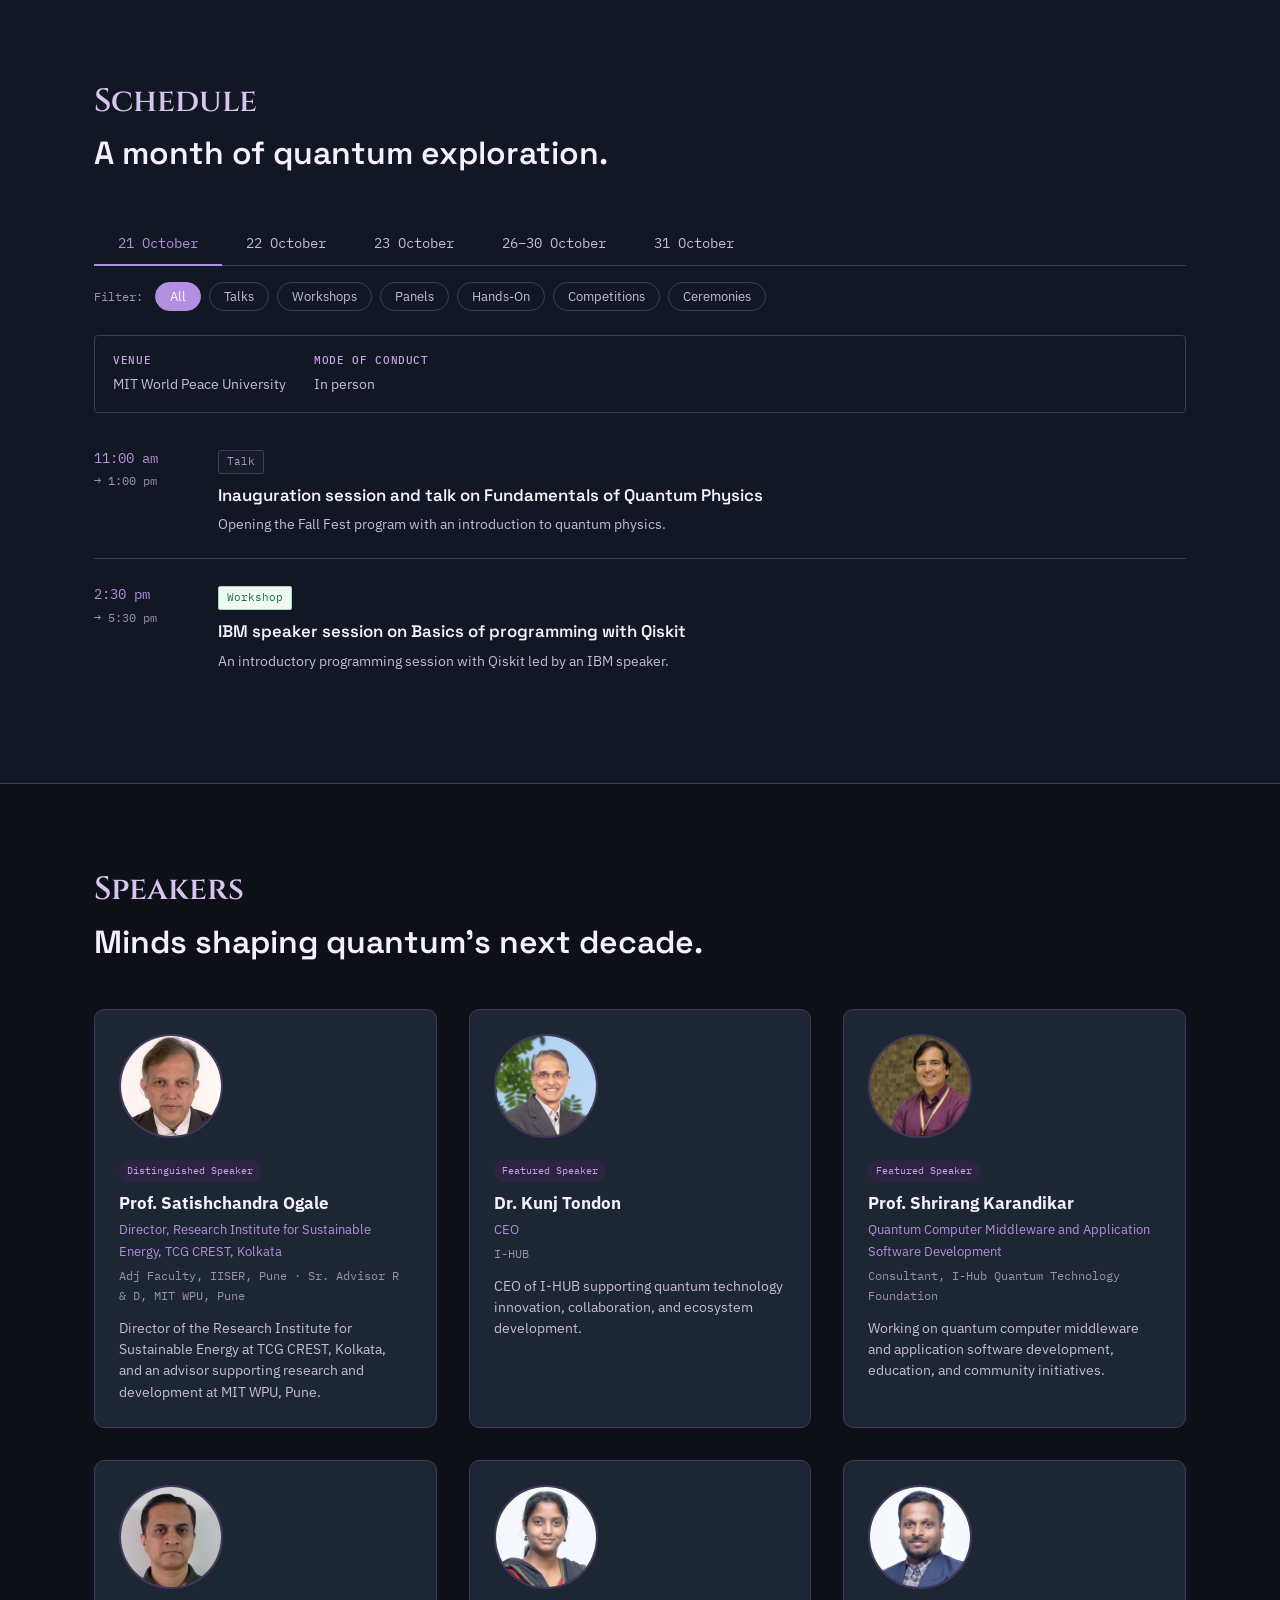
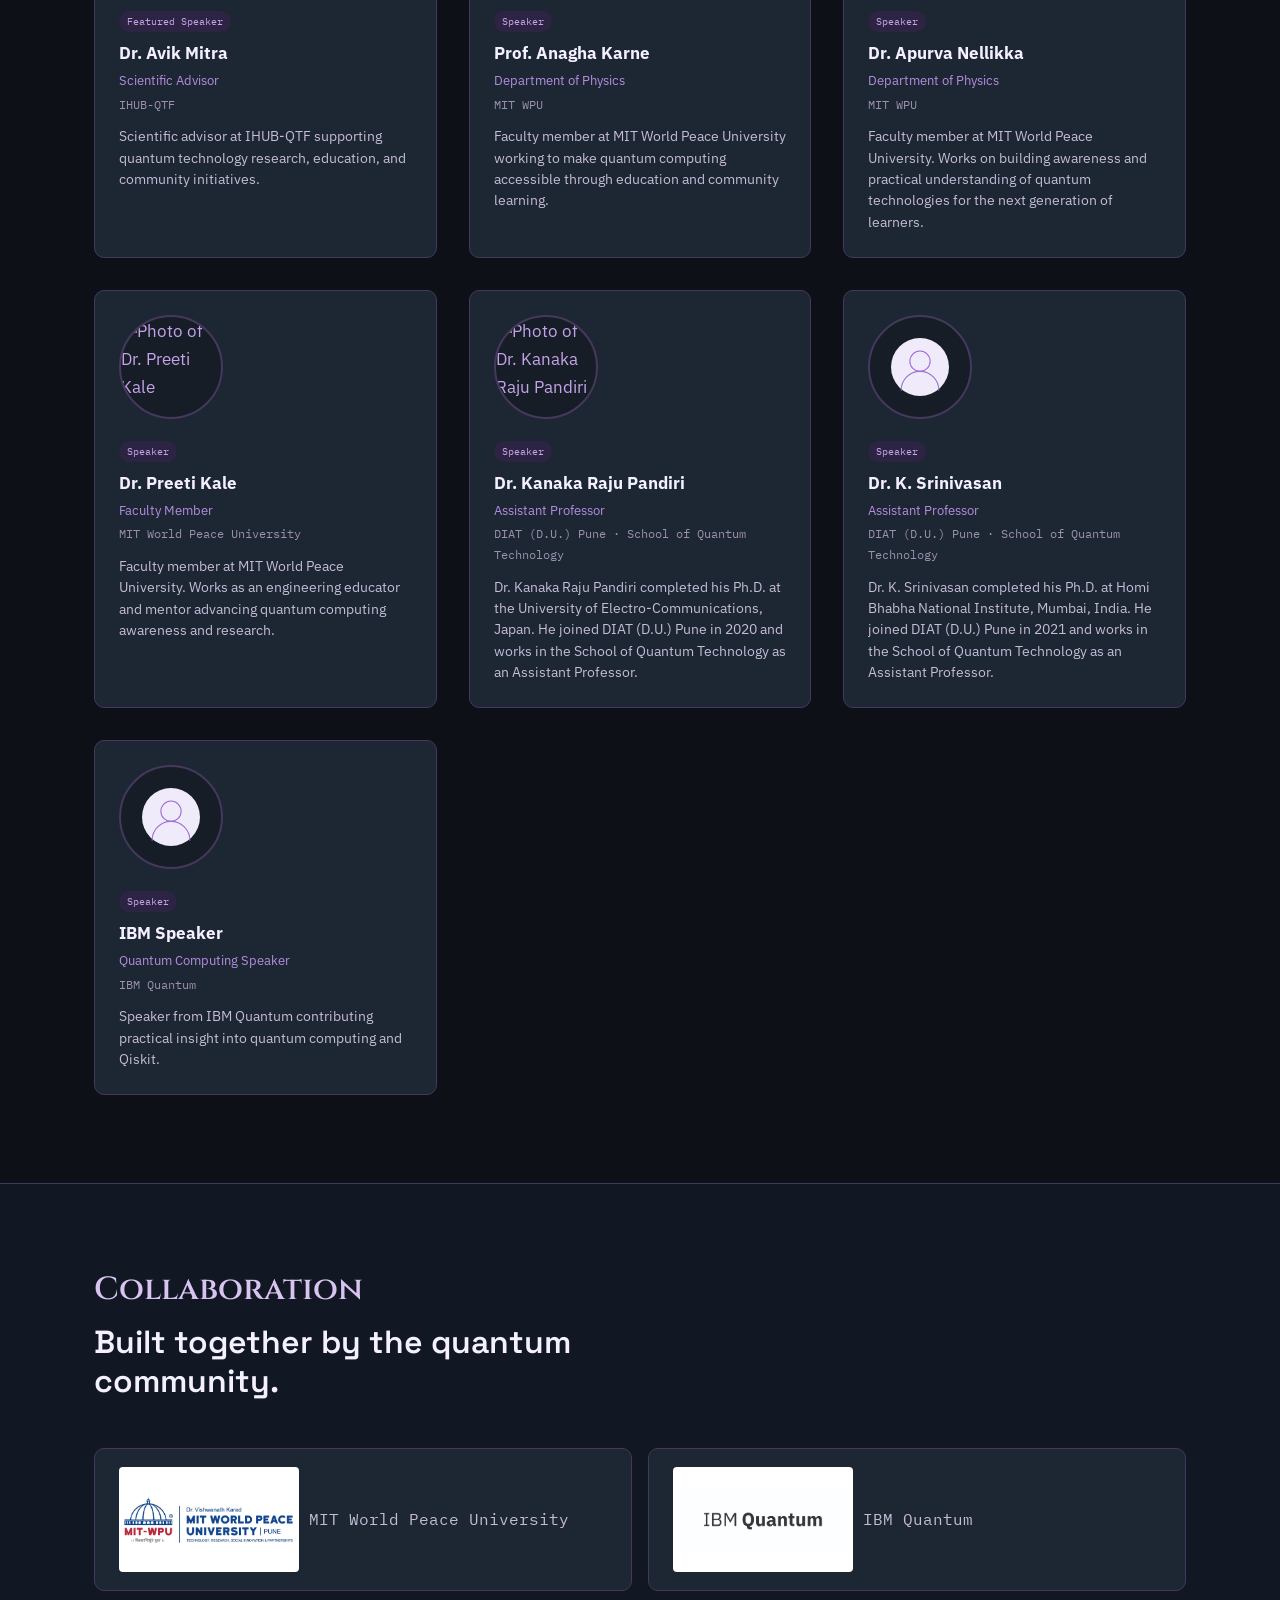
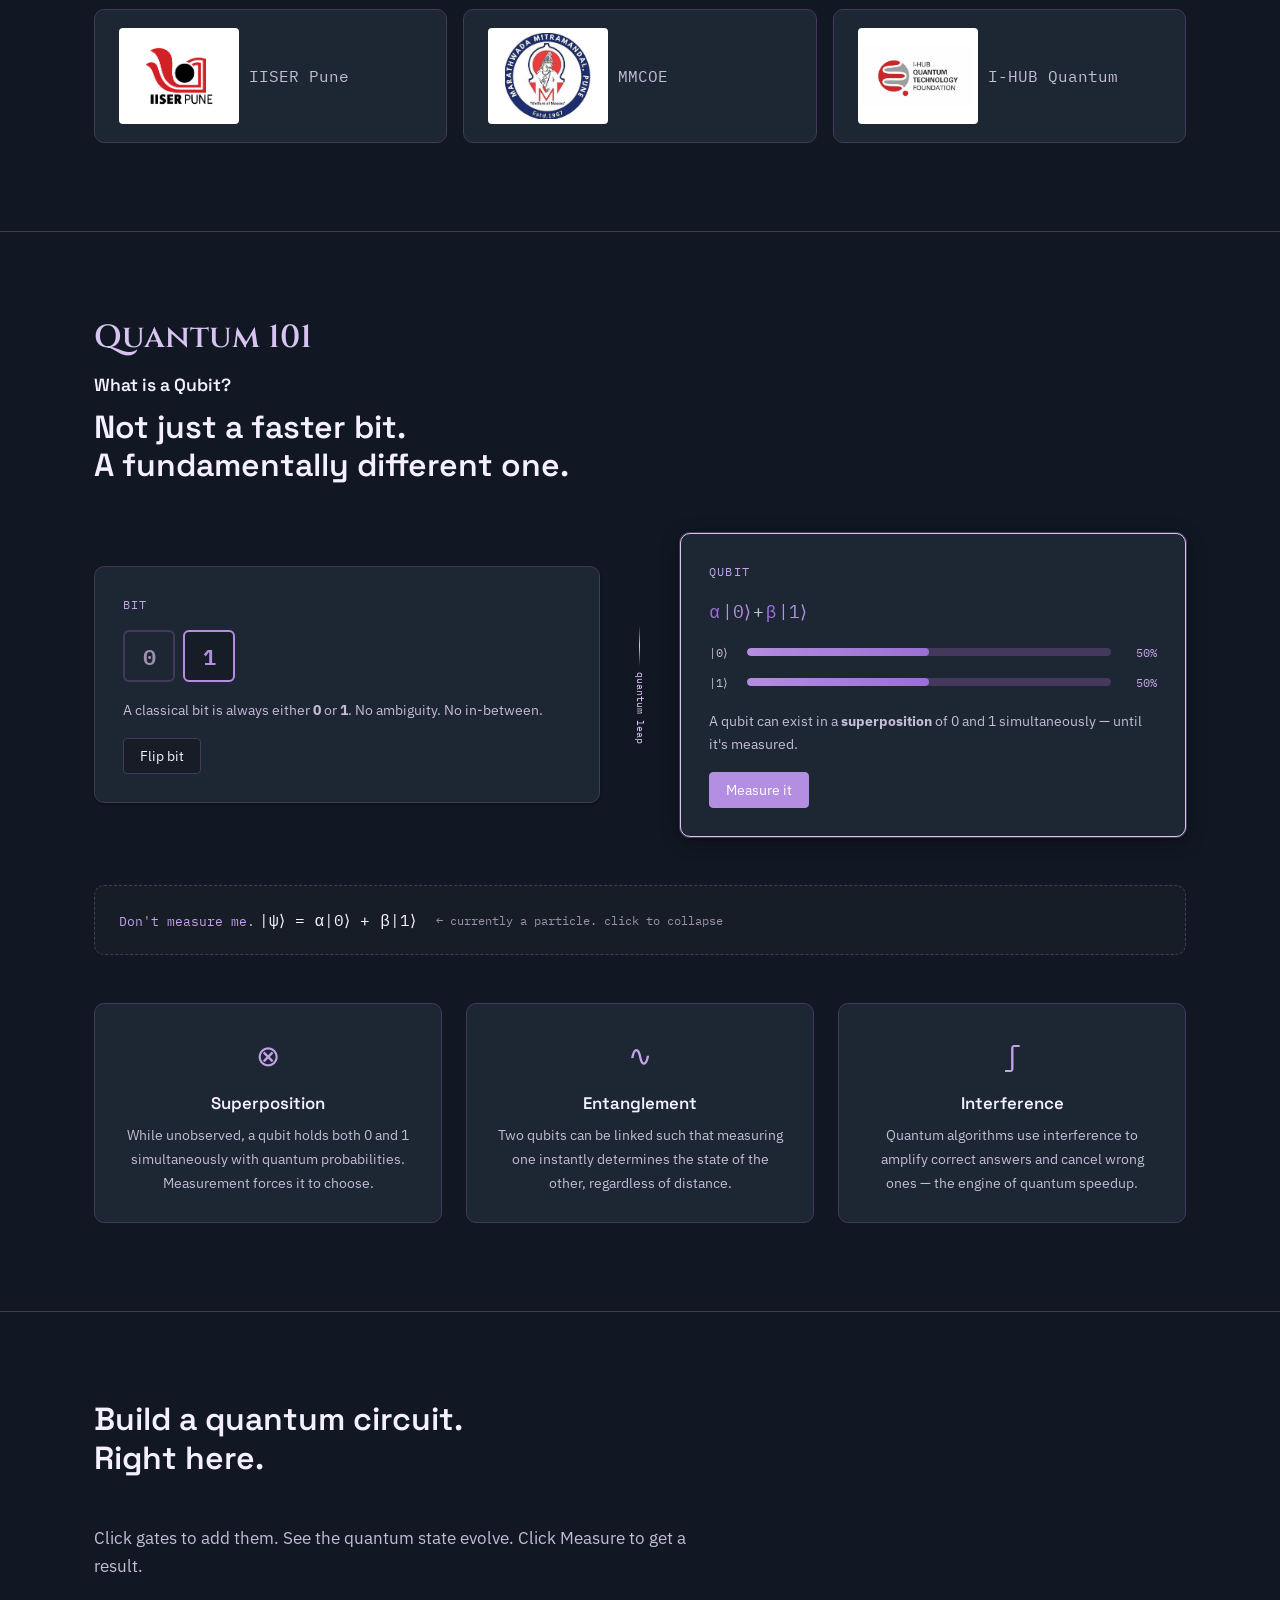
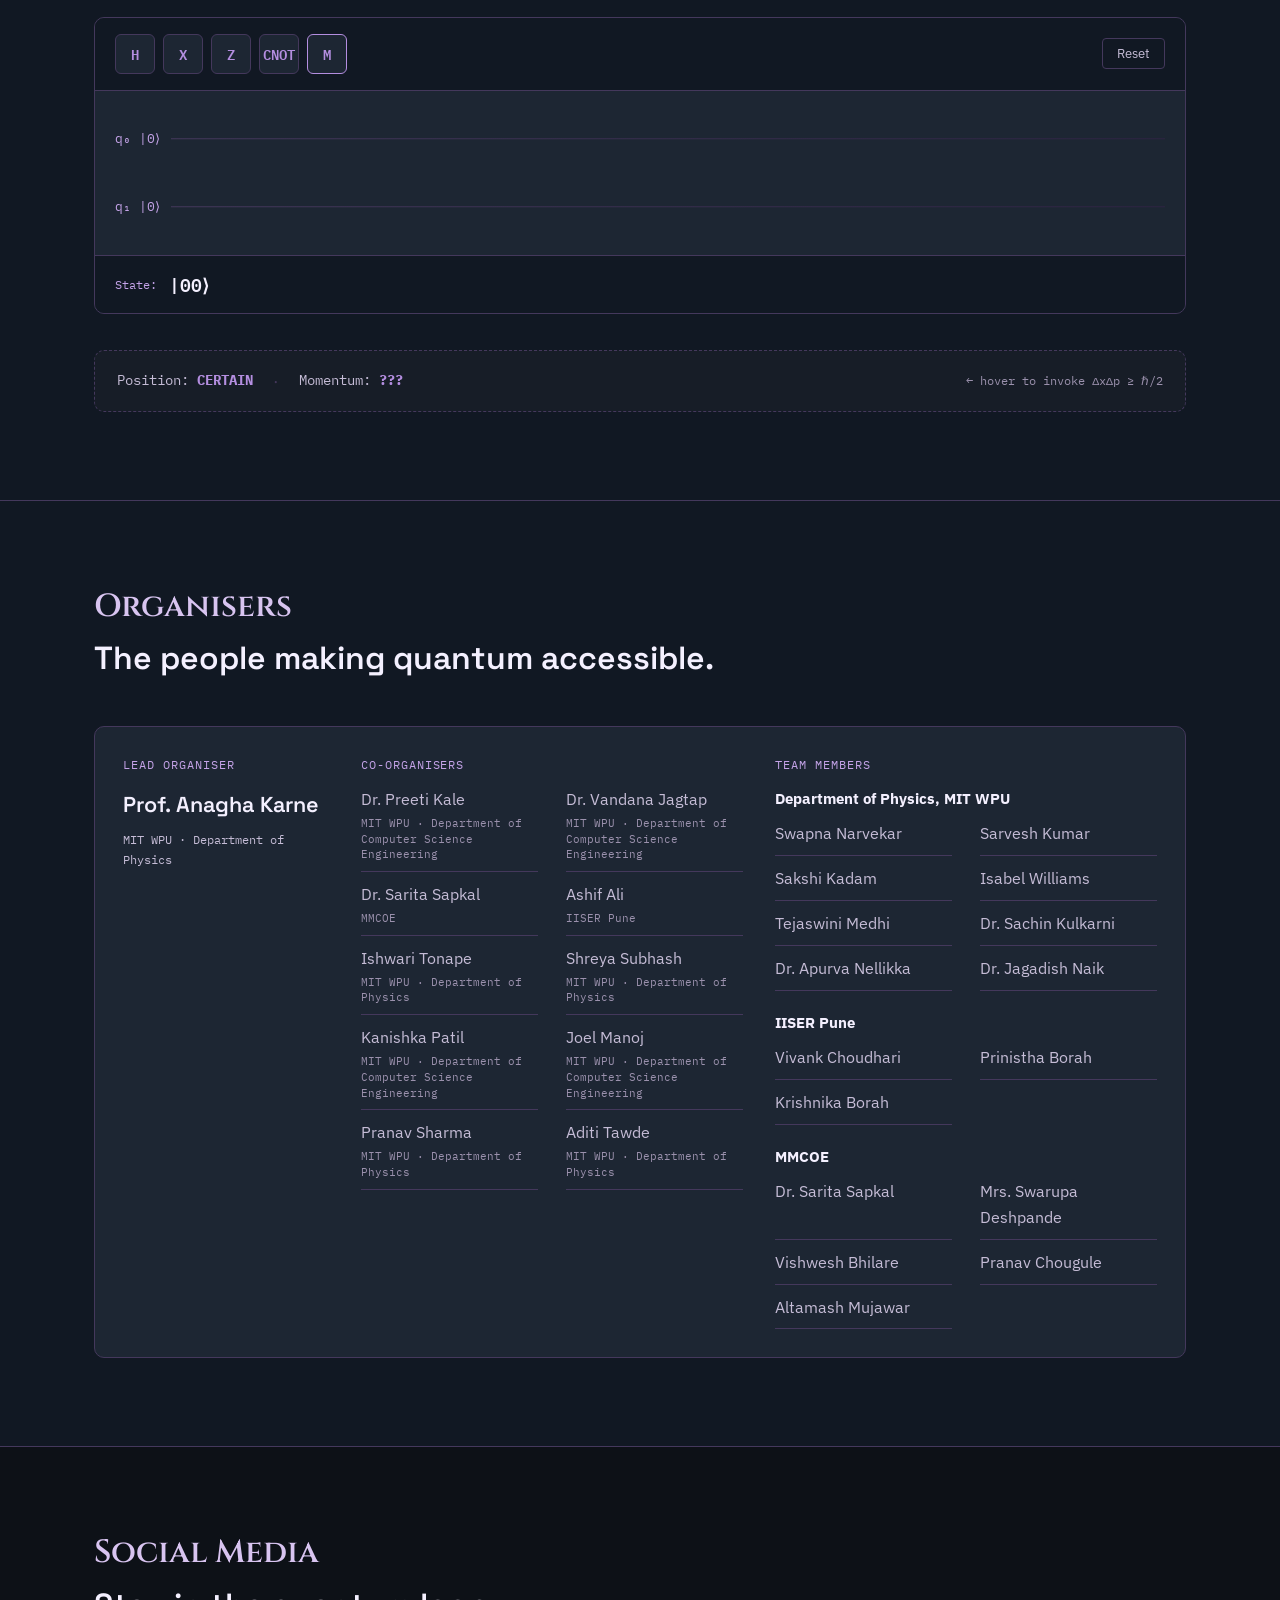
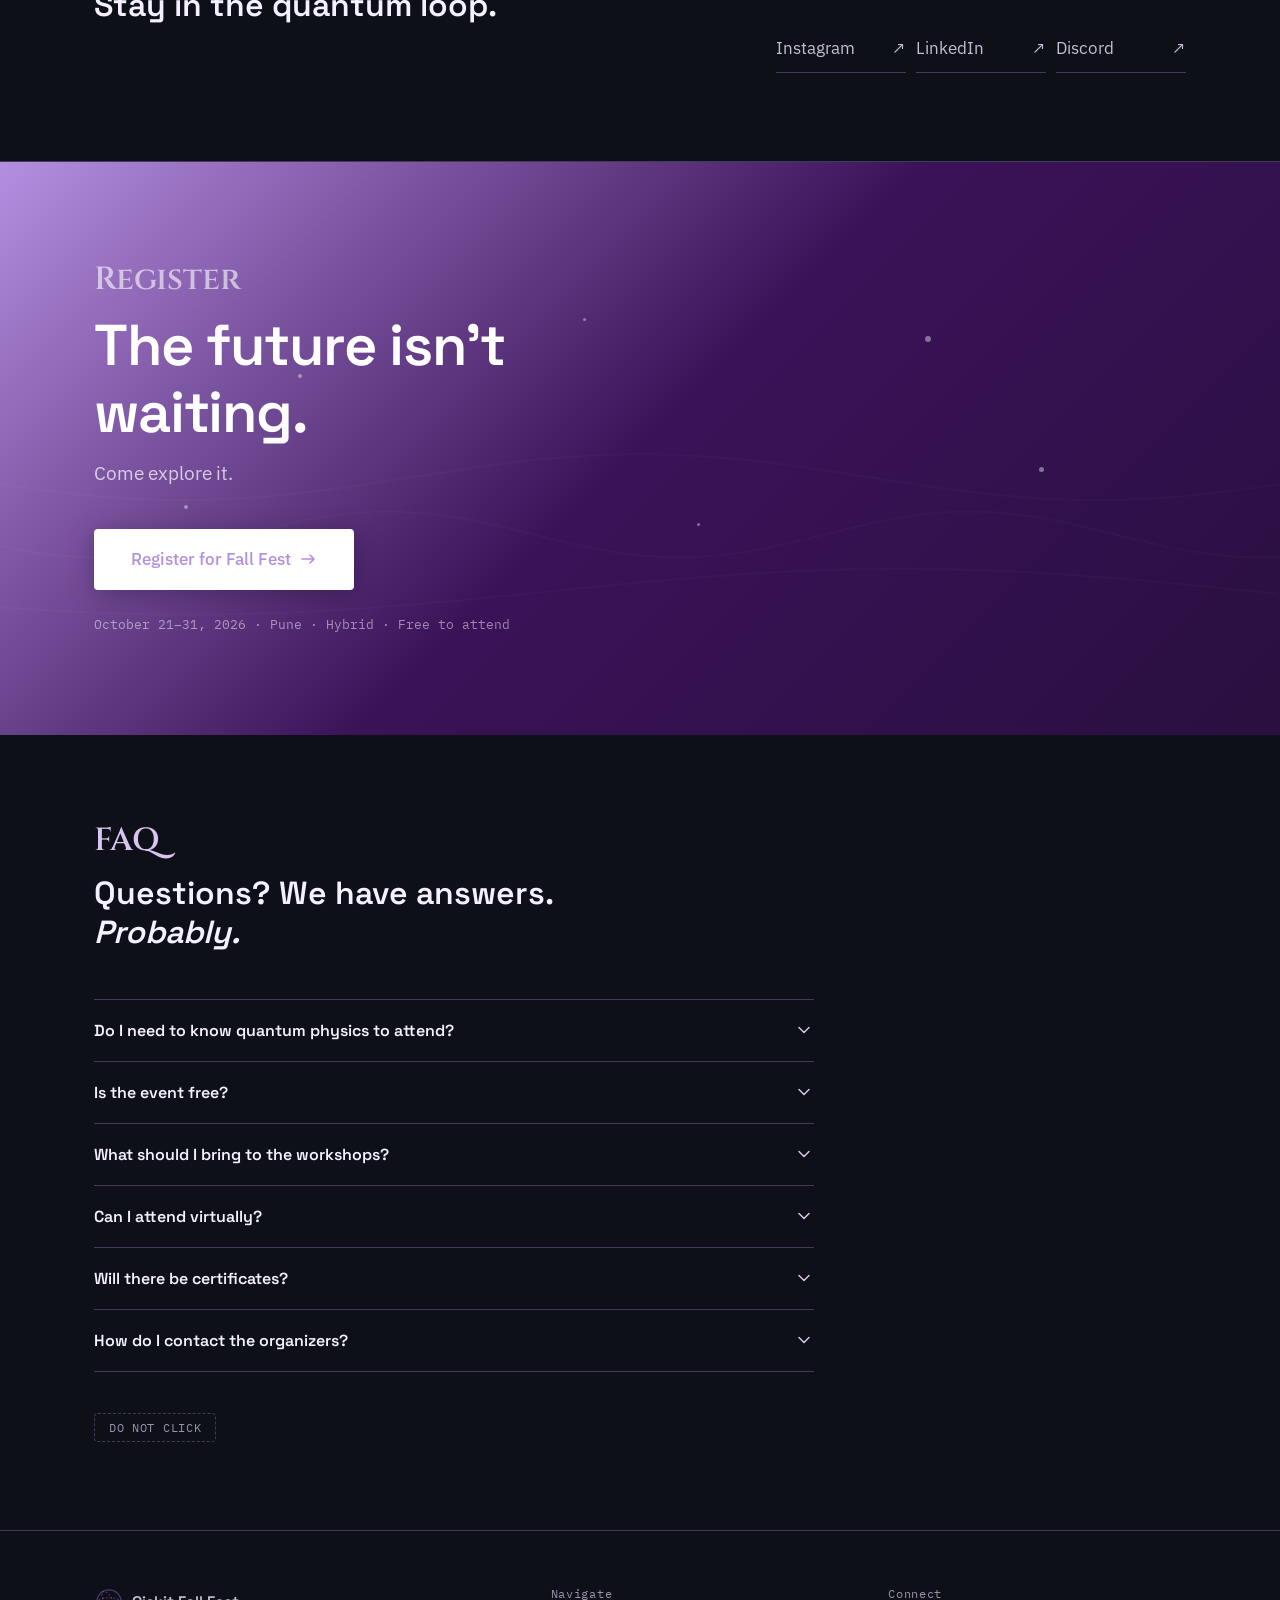
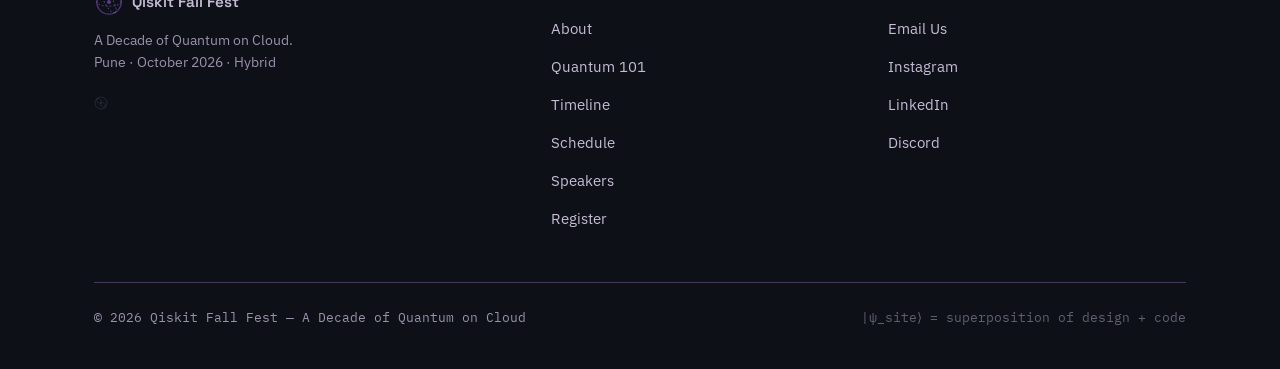
==== commit 8c45f06d: "Expand speaker and organiser listings" ====
--- a/index.html
+++ b/index.html
@@ -556,6 +556,9 @@
             <li><span>Sakshi Kadam</span></li>
             <li><span>Isabel Williams</span></li>
             <li><span>Tejaswini Medhi</span></li>
+            <li><span>Dr. Sachin Kulkarni</span></li>
+            <li><span>Dr. Apurva Nellikka</span></li>
+            <li><span>Dr. Jagadish Naik</span></li>
           </ul>
         </div>
         <div class="team-member-group">
@@ -570,7 +573,7 @@
           <strong>MMCOE</strong>
           <ul class="organiser-list">
             <li><span>Dr. Sarita Sapkal</span></li>
-            <li><span>Dr. Swarupa Deshpande</span></li>
+            <li><span>Mrs. Swarupa Deshpande</span></li>
             <li><span>Vishwesh Bhilare</span></li>
             <li><span>Pranav Chougule</span></li>
             <li><span>Altamash Mujawar</span></li>
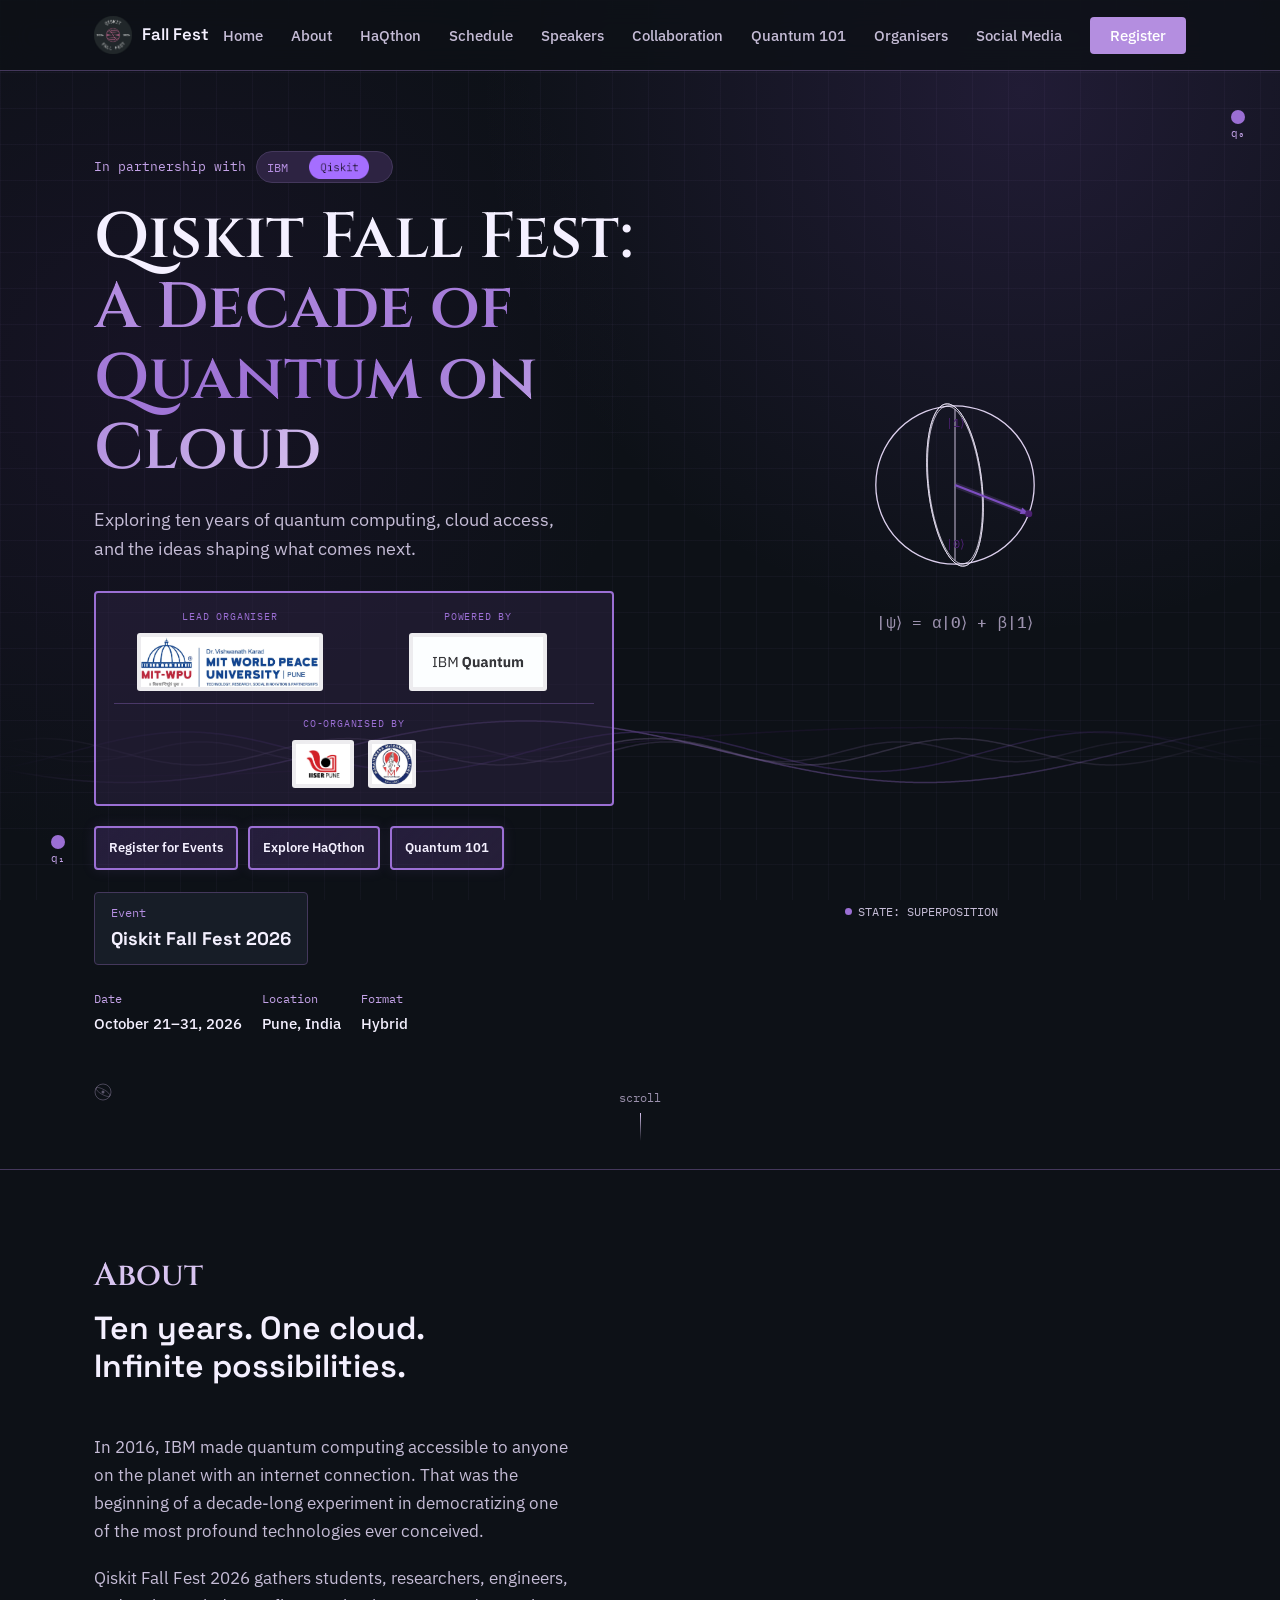
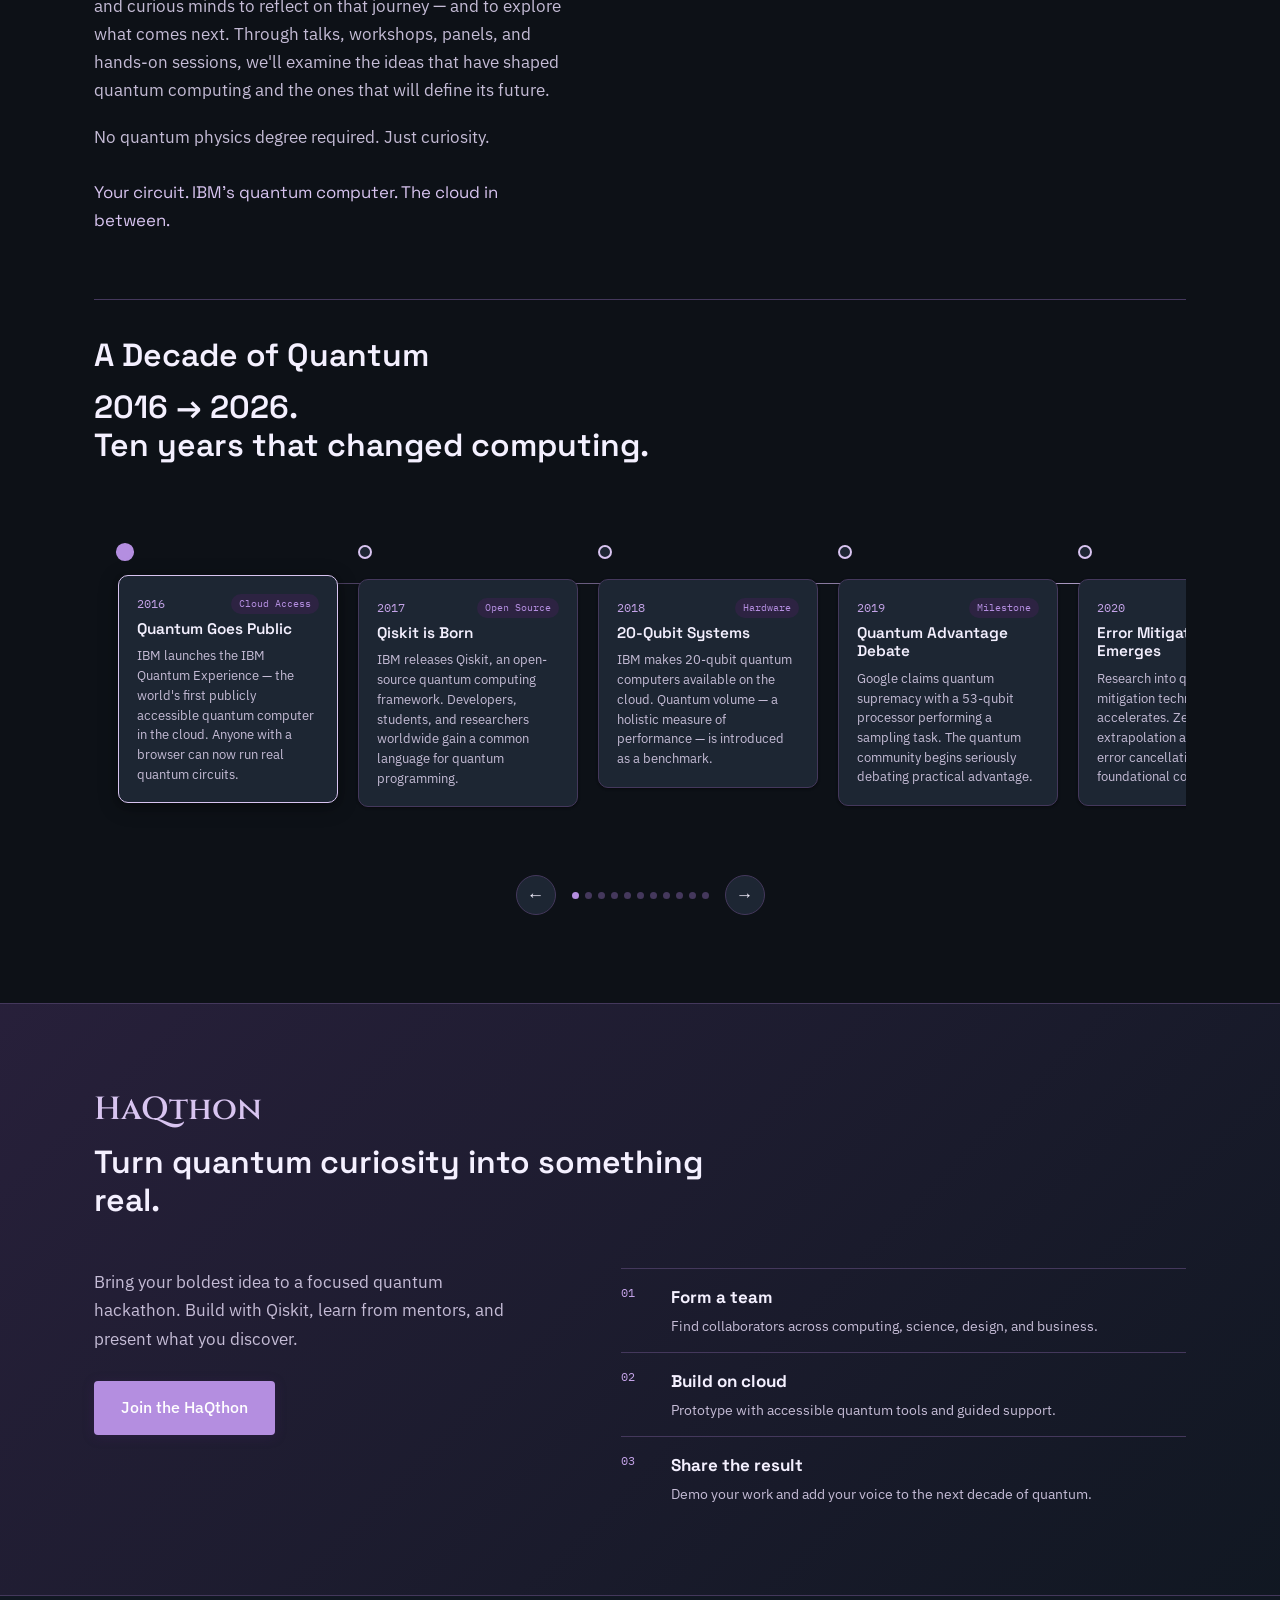
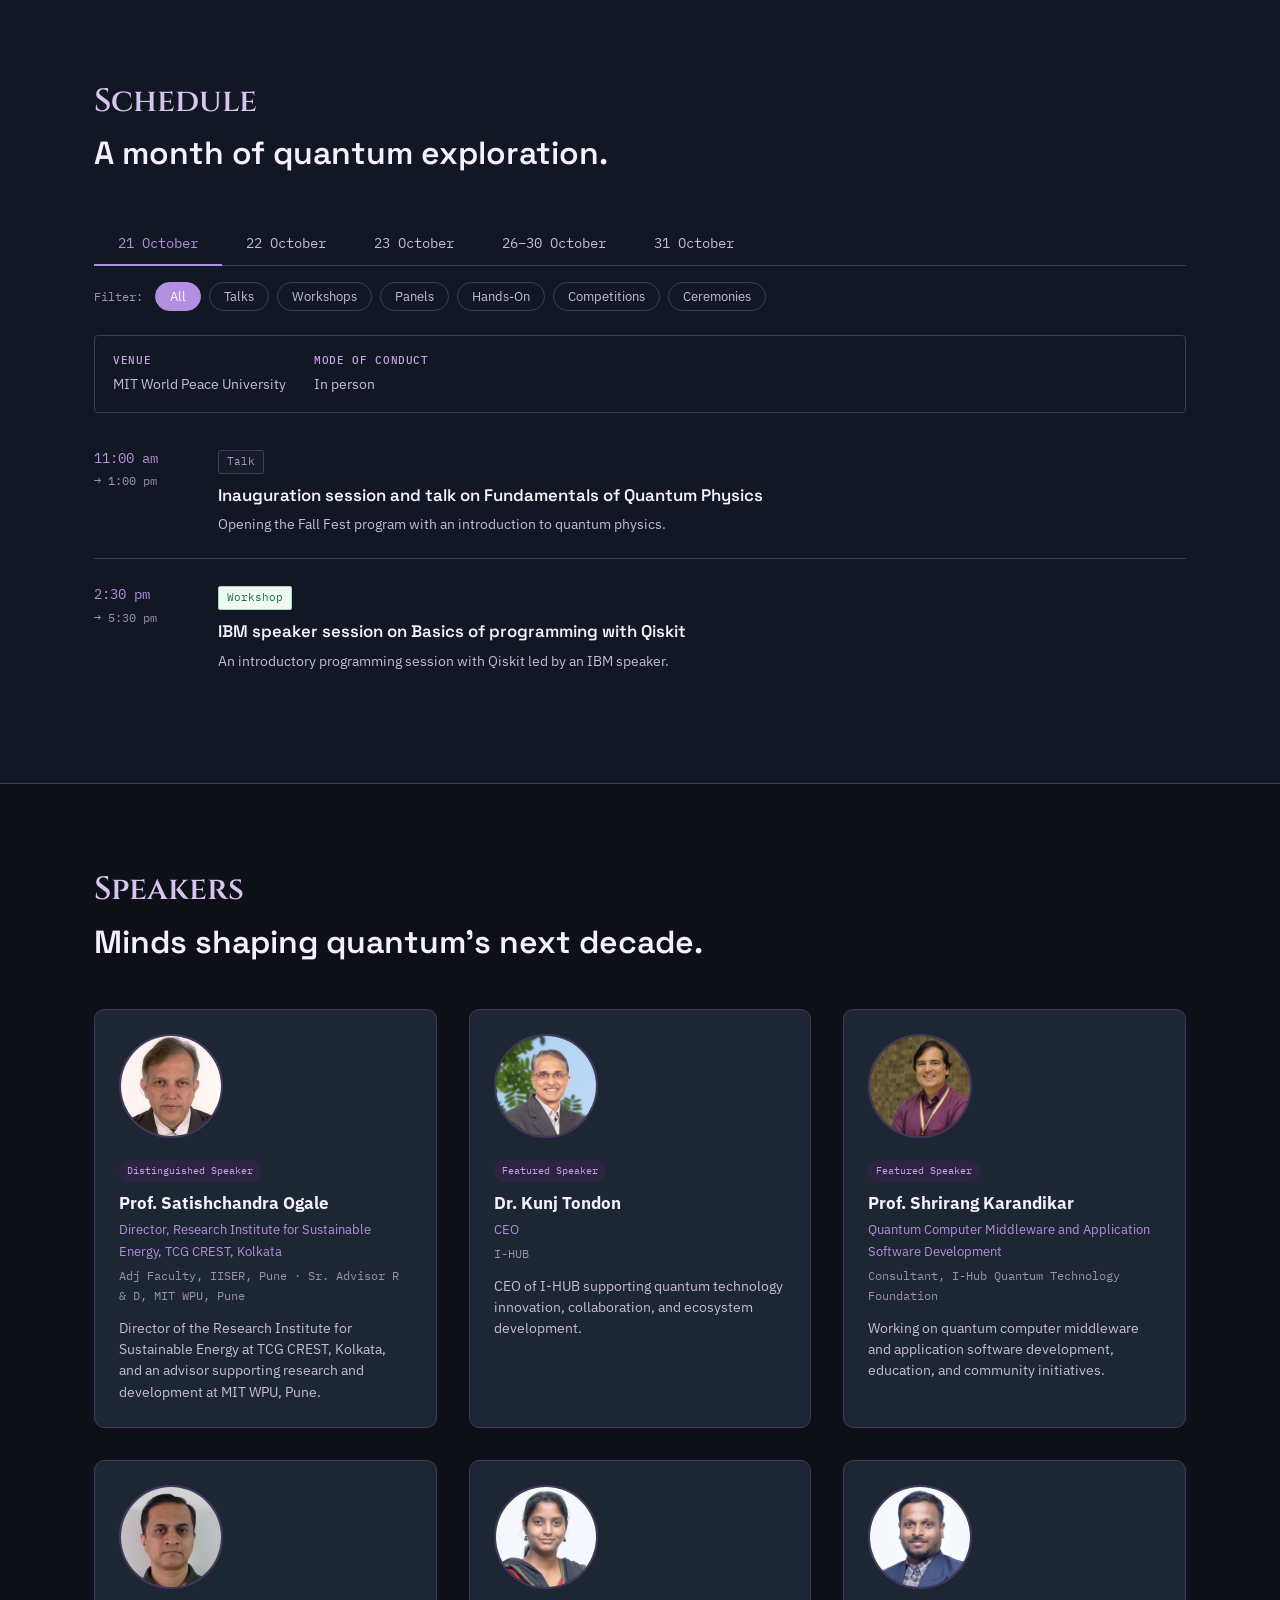
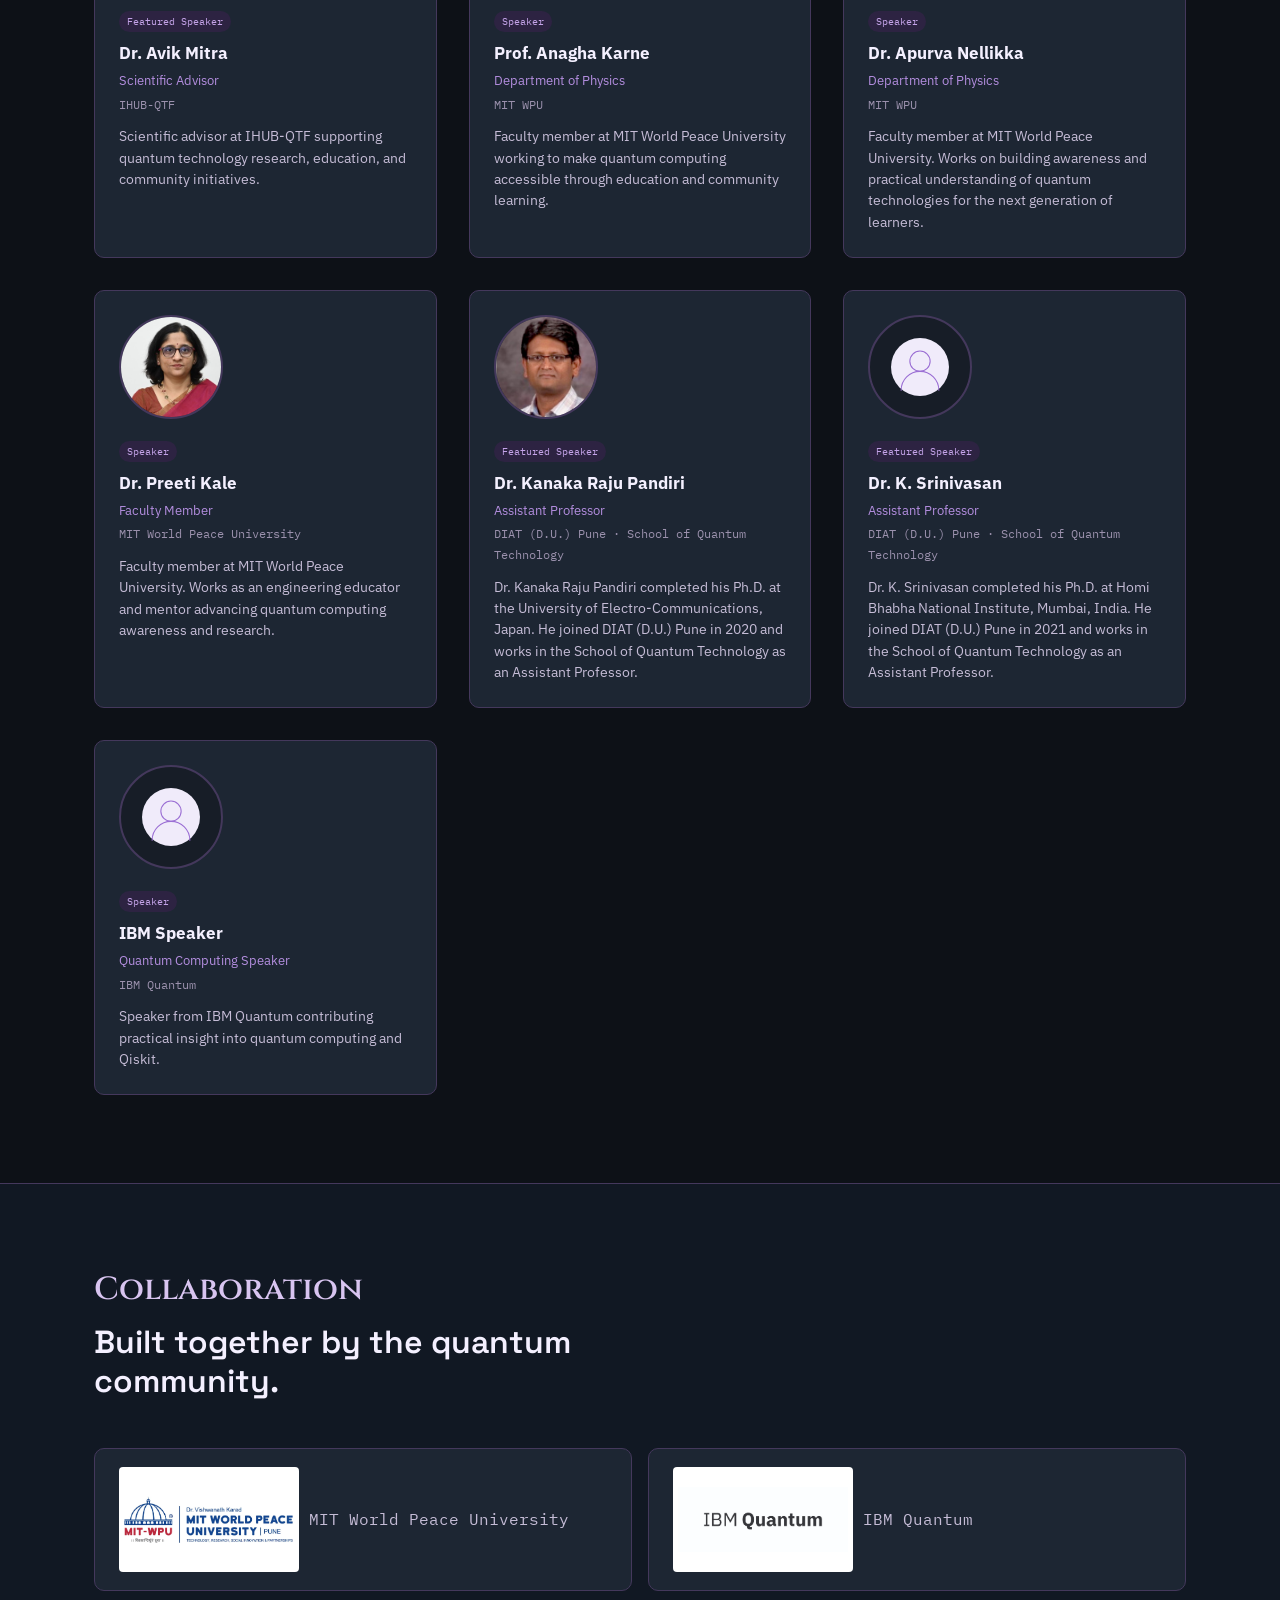
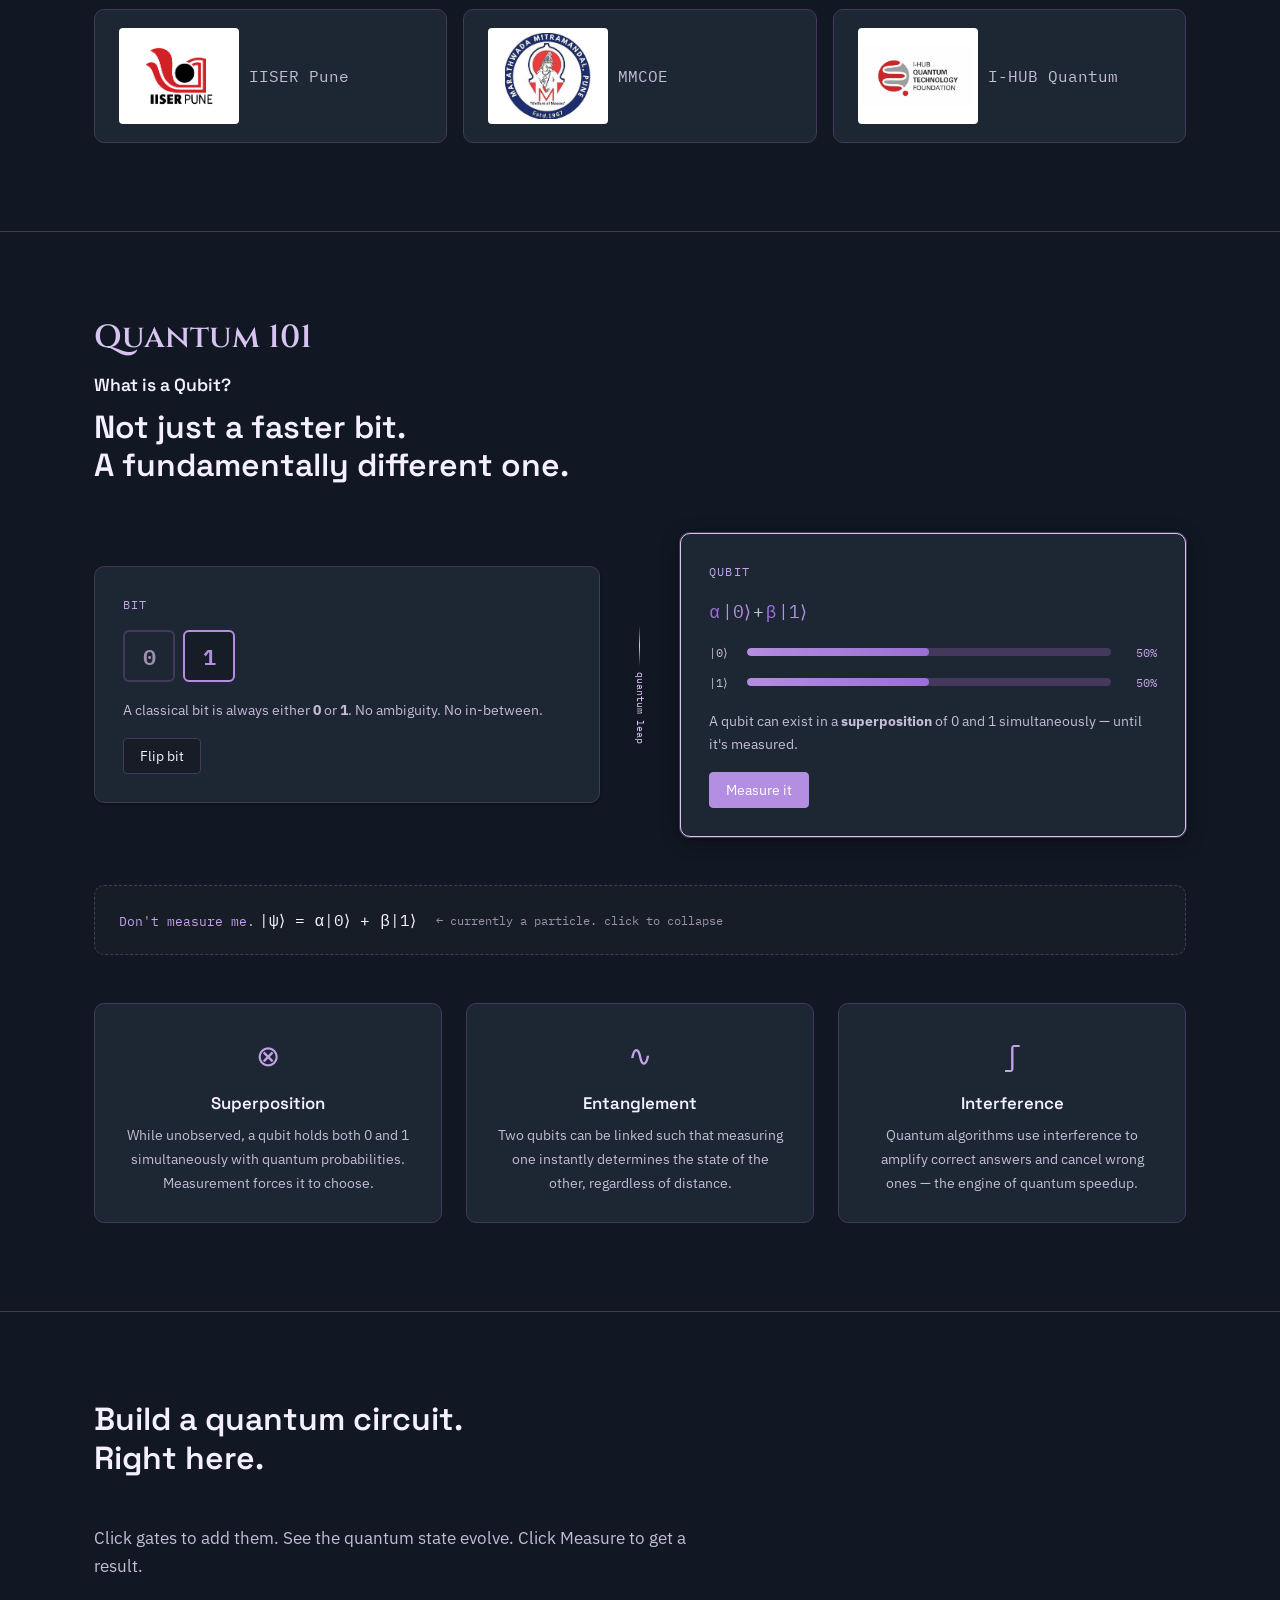
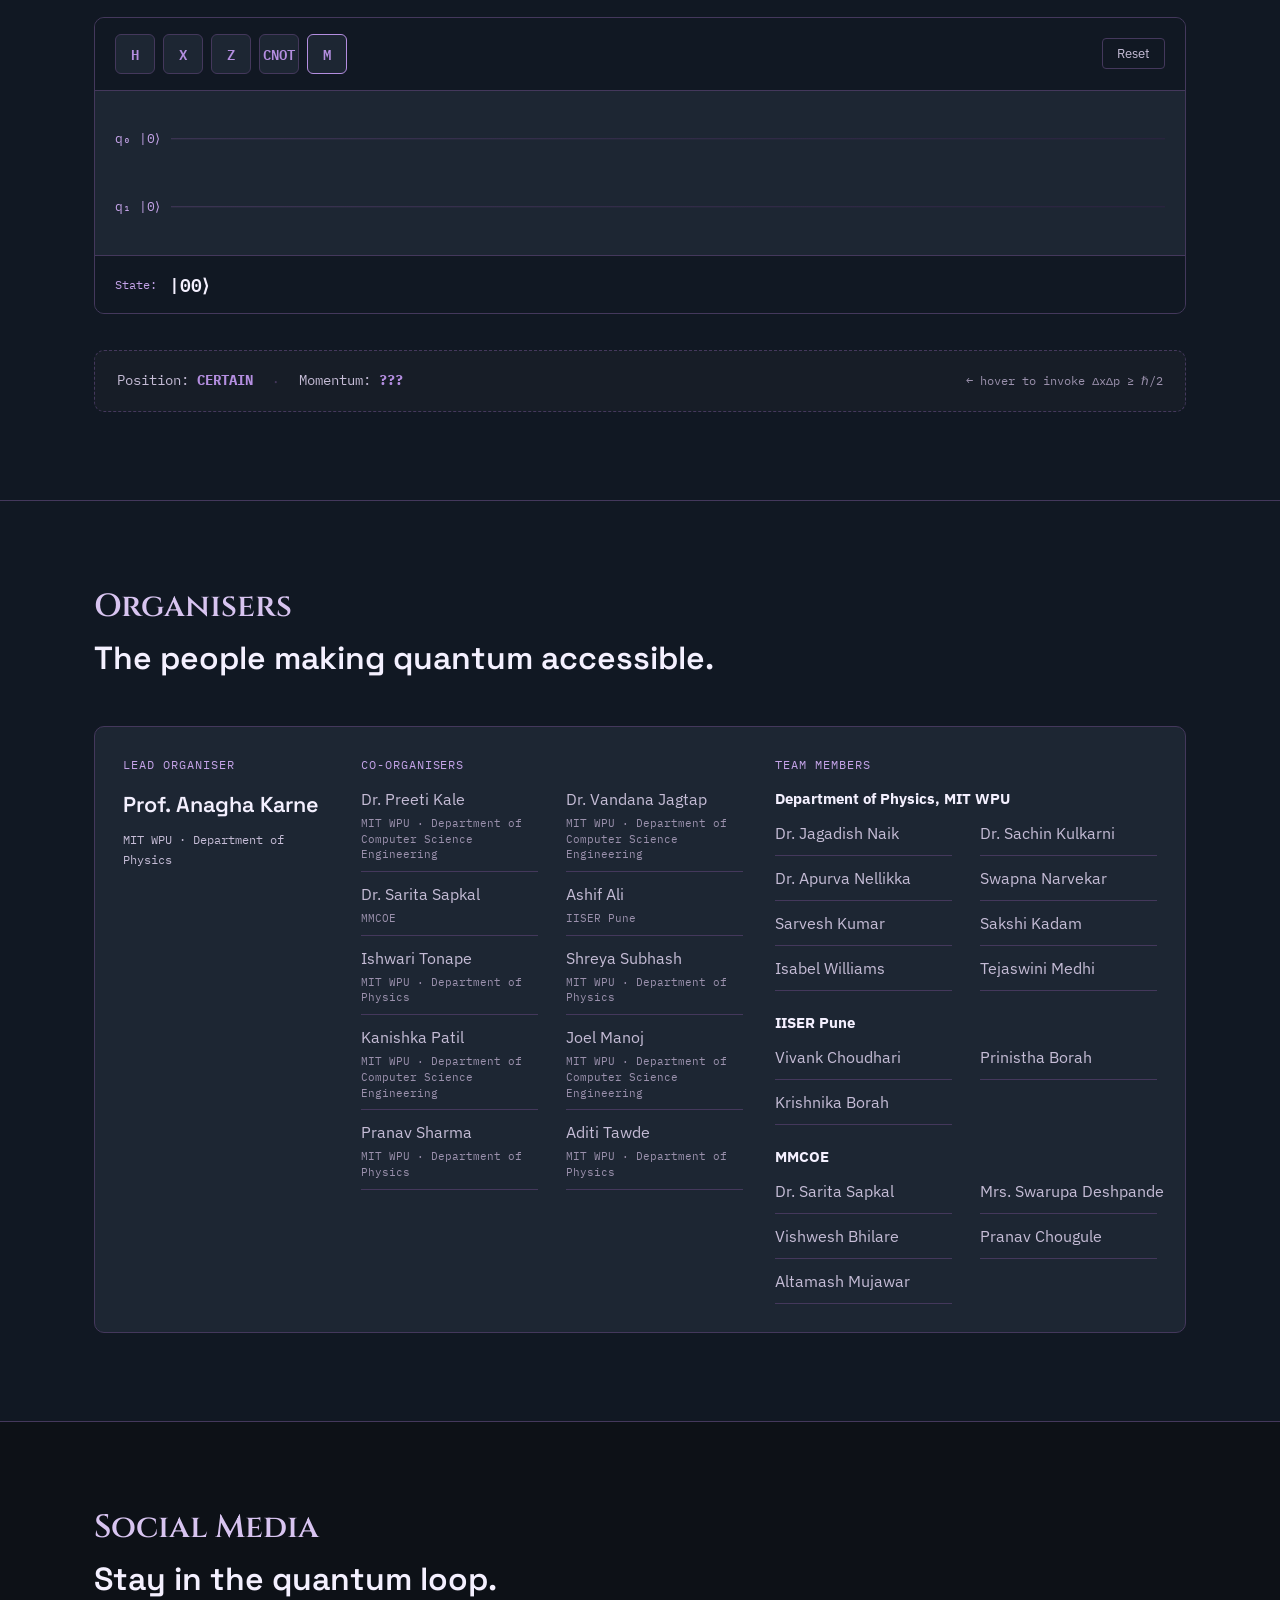
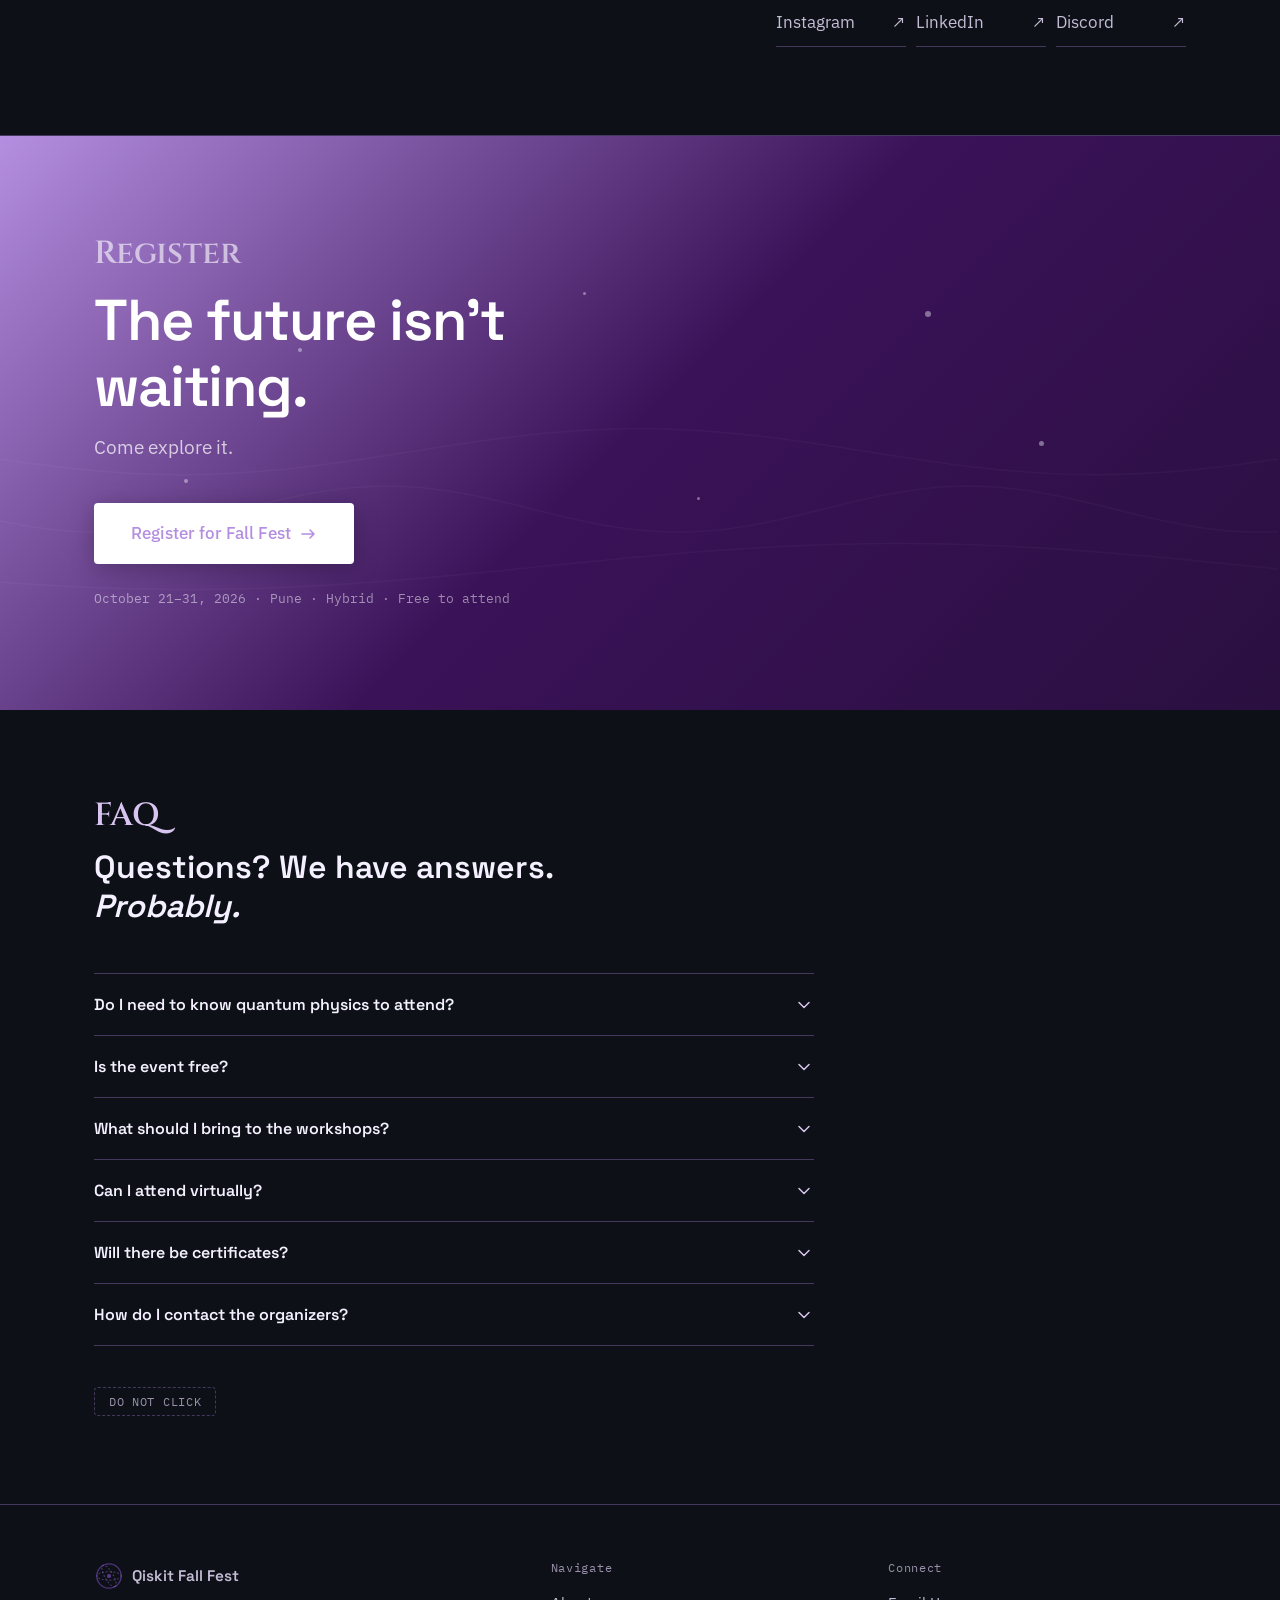
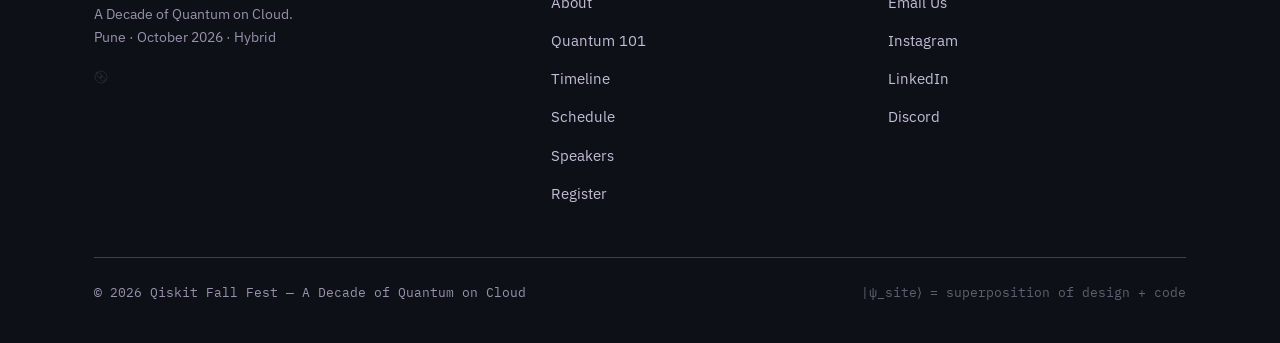
==== commit 2d18db8e: "Refine speaker tags and organiser layout" ====
--- a/index.html
+++ b/index.html
@@ -551,14 +551,14 @@
         <div class="team-member-group">
           <strong>Department of Physics, MIT WPU</strong>
           <ul class="organiser-list">
+            <li><span>Dr. Jagadish Naik</span></li>
+            <li><span>Dr. Sachin Kulkarni</span></li>
+            <li><span>Dr. Apurva Nellikka</span></li>
             <li><span>Swapna Narvekar</span></li>
             <li><span>Sarvesh Kumar</span></li>
             <li><span>Sakshi Kadam</span></li>
             <li><span>Isabel Williams</span></li>
             <li><span>Tejaswini Medhi</span></li>
-            <li><span>Dr. Sachin Kulkarni</span></li>
-            <li><span>Dr. Apurva Nellikka</span></li>
-            <li><span>Dr. Jagadish Naik</span></li>
           </ul>
         </div>
         <div class="team-member-group">
--- a/css/style.css
+++ b/css/style.css
@@ -1543,6 +1543,7 @@
   padding-bottom: 8px;
   border-bottom: 1px solid var(--violet-line);
 }
+.organiser-list li > span { white-space: nowrap; }
 .organiser-list small {
   color: var(--ink-faint);
   font-family: var(--font-mono);
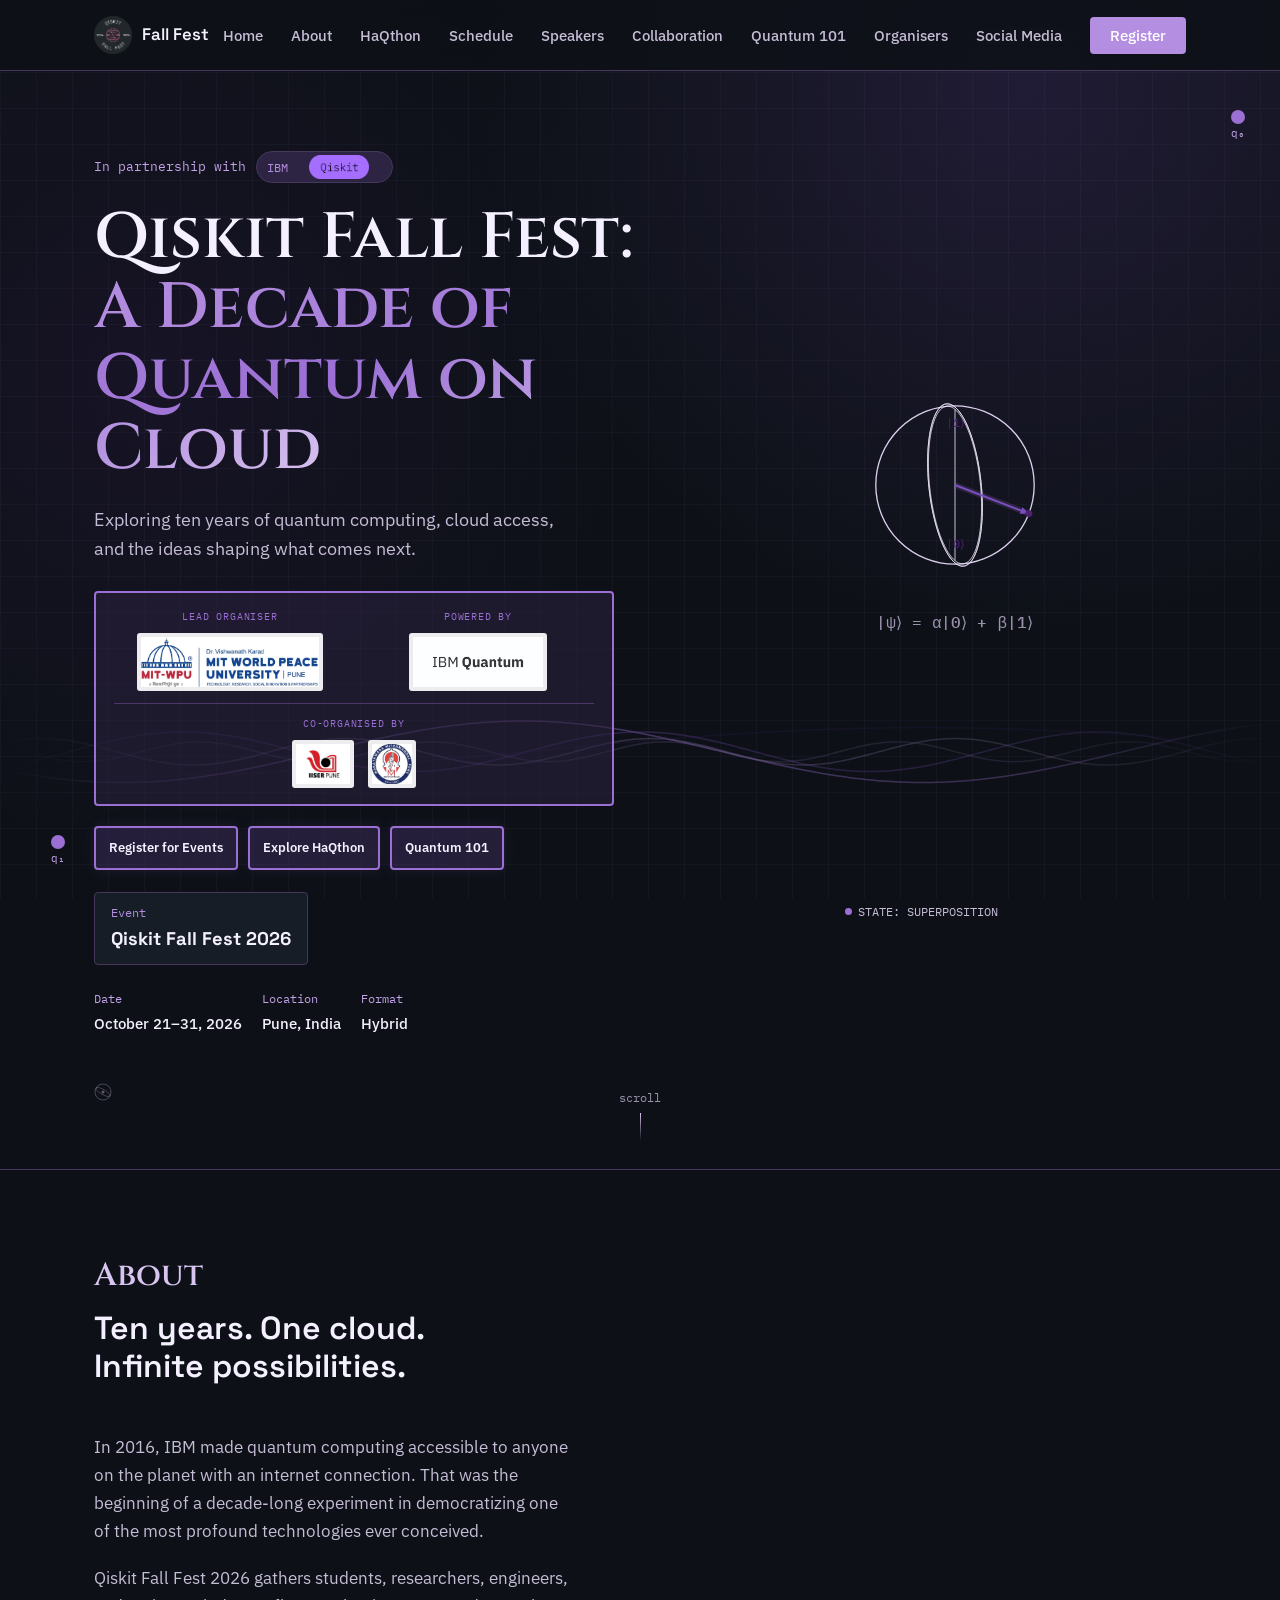
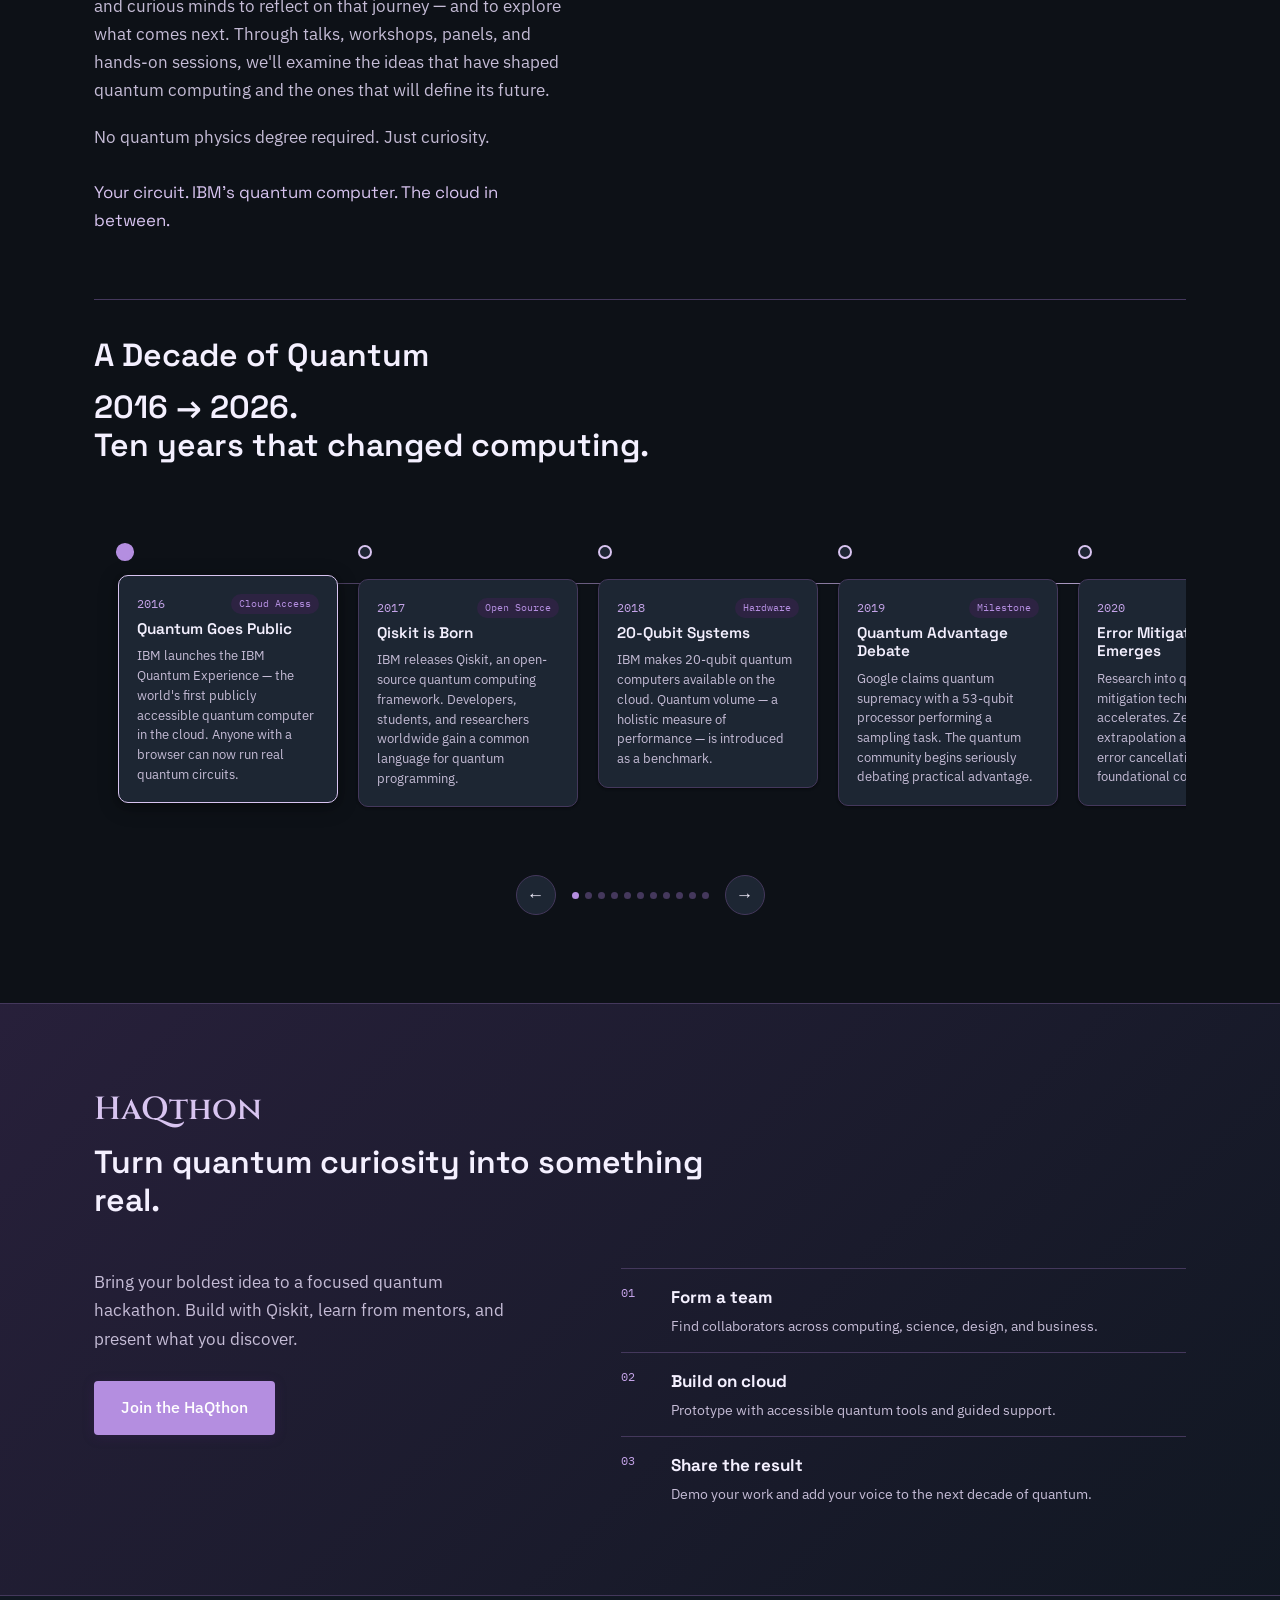
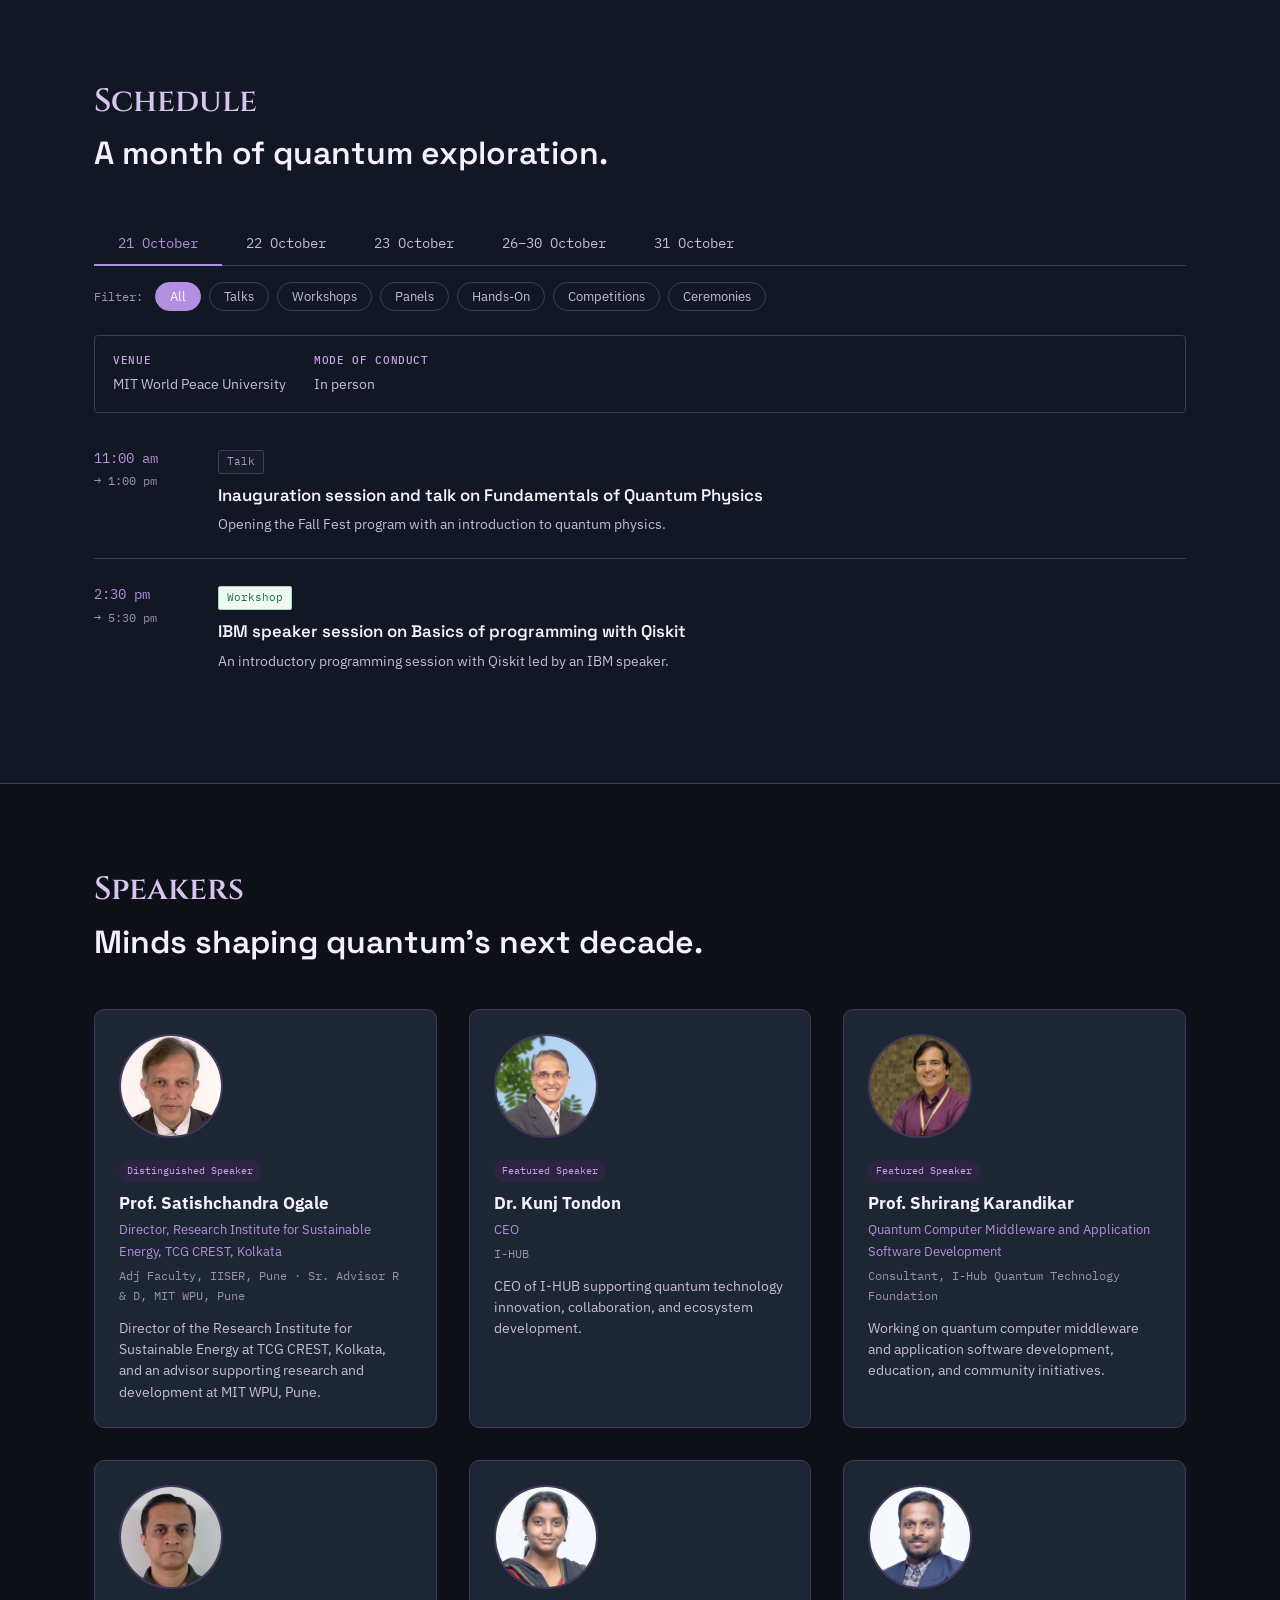
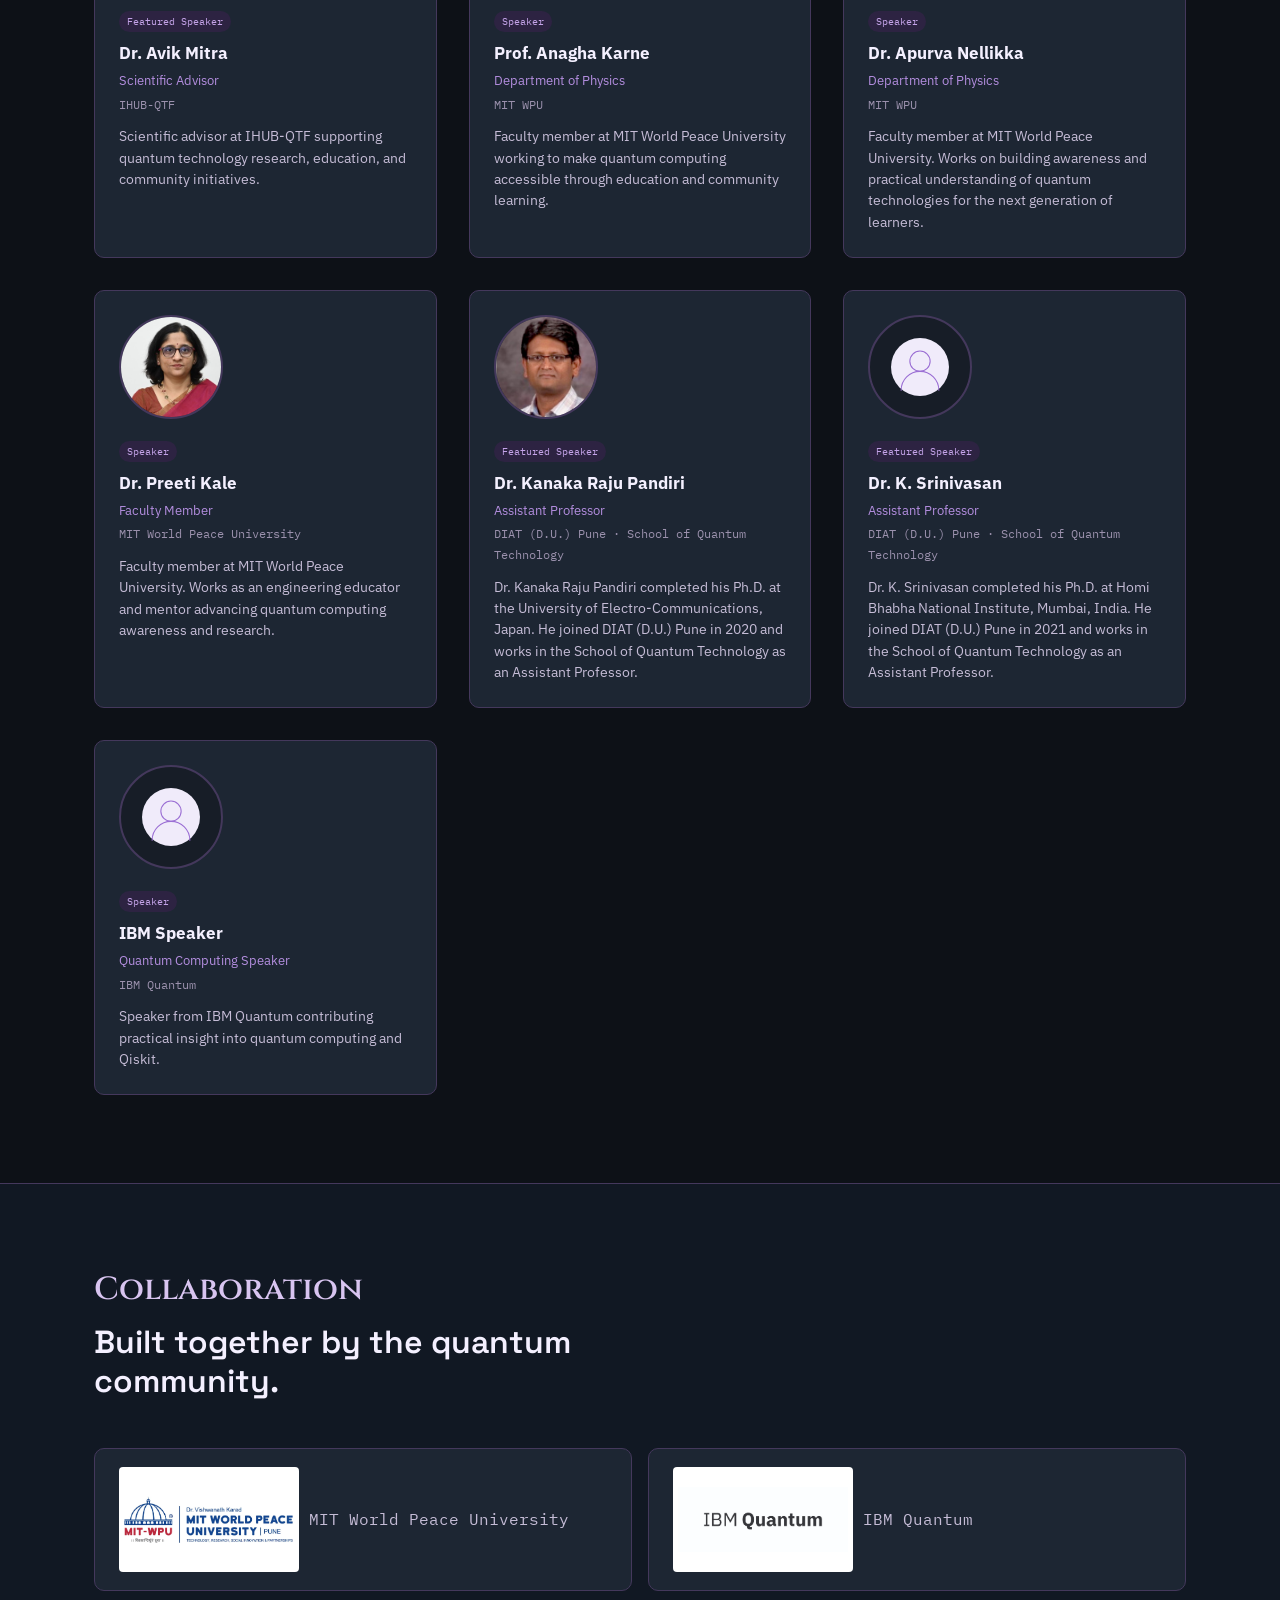
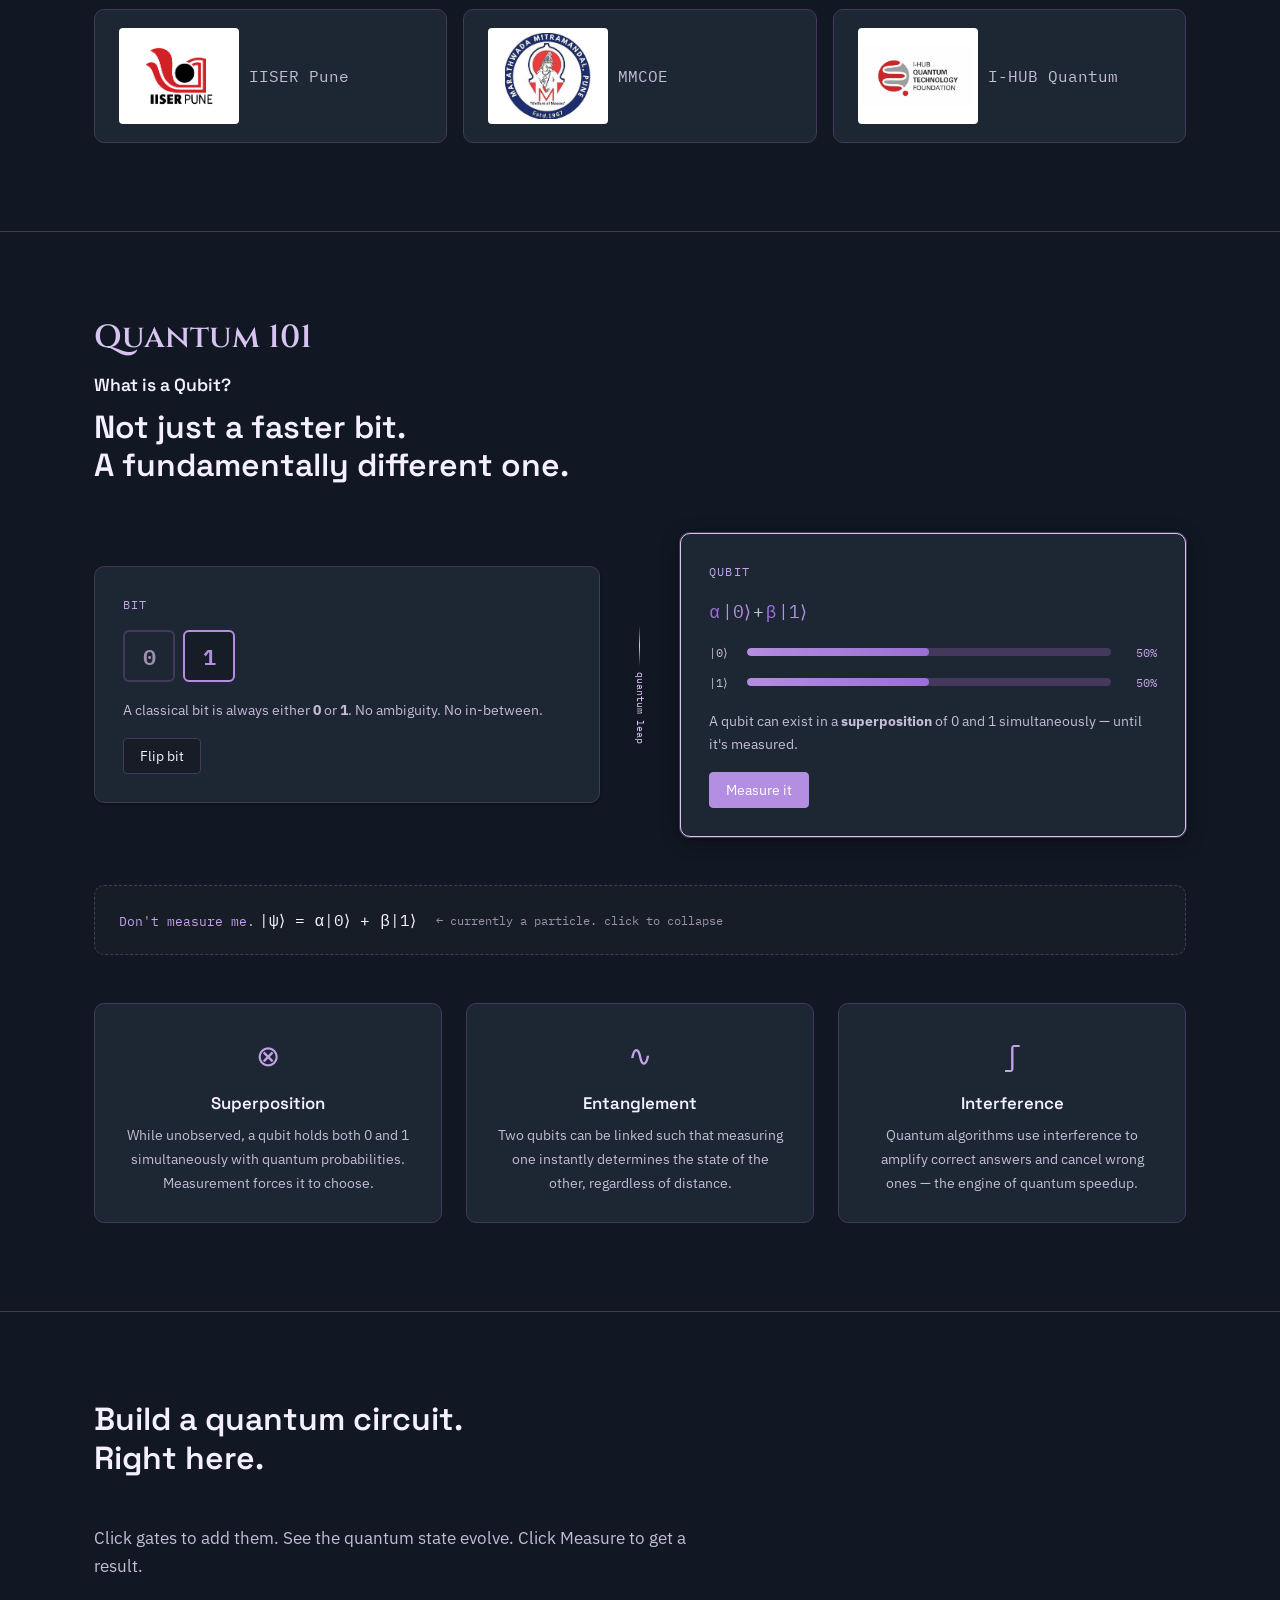
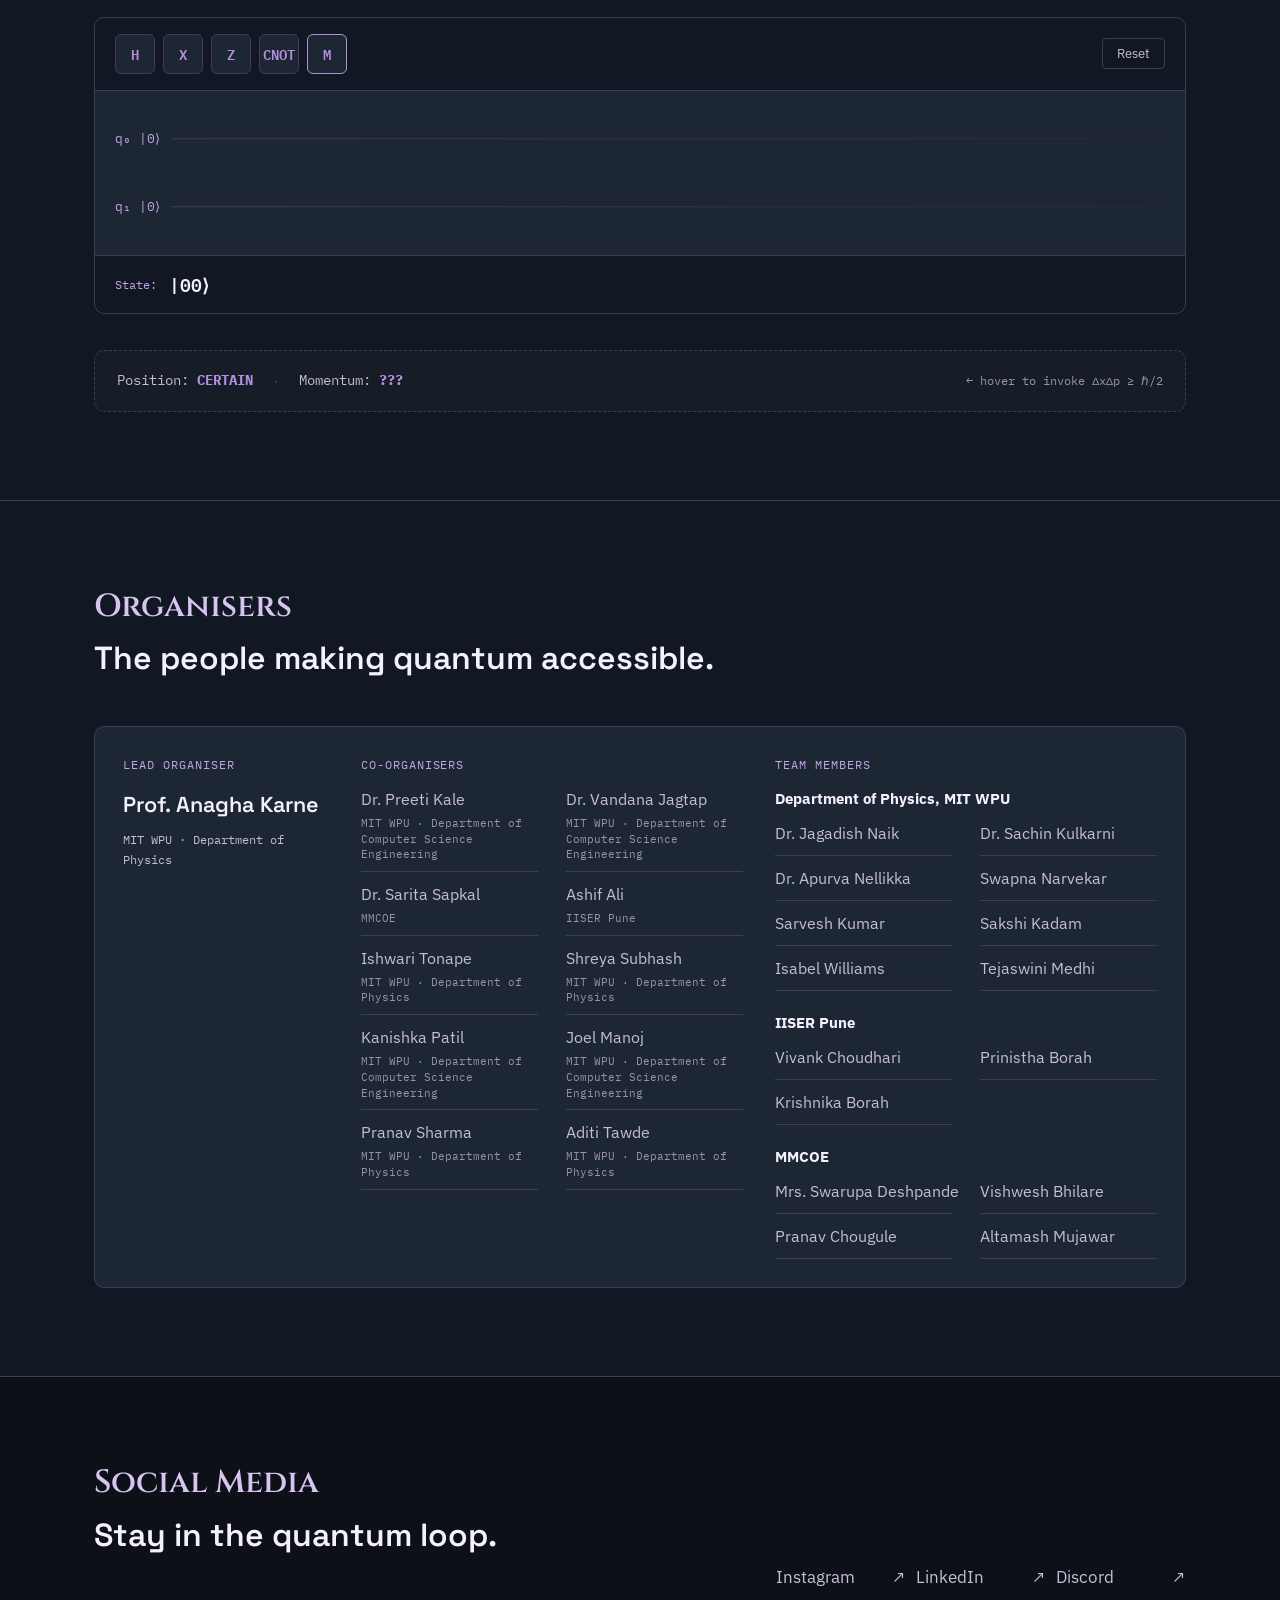
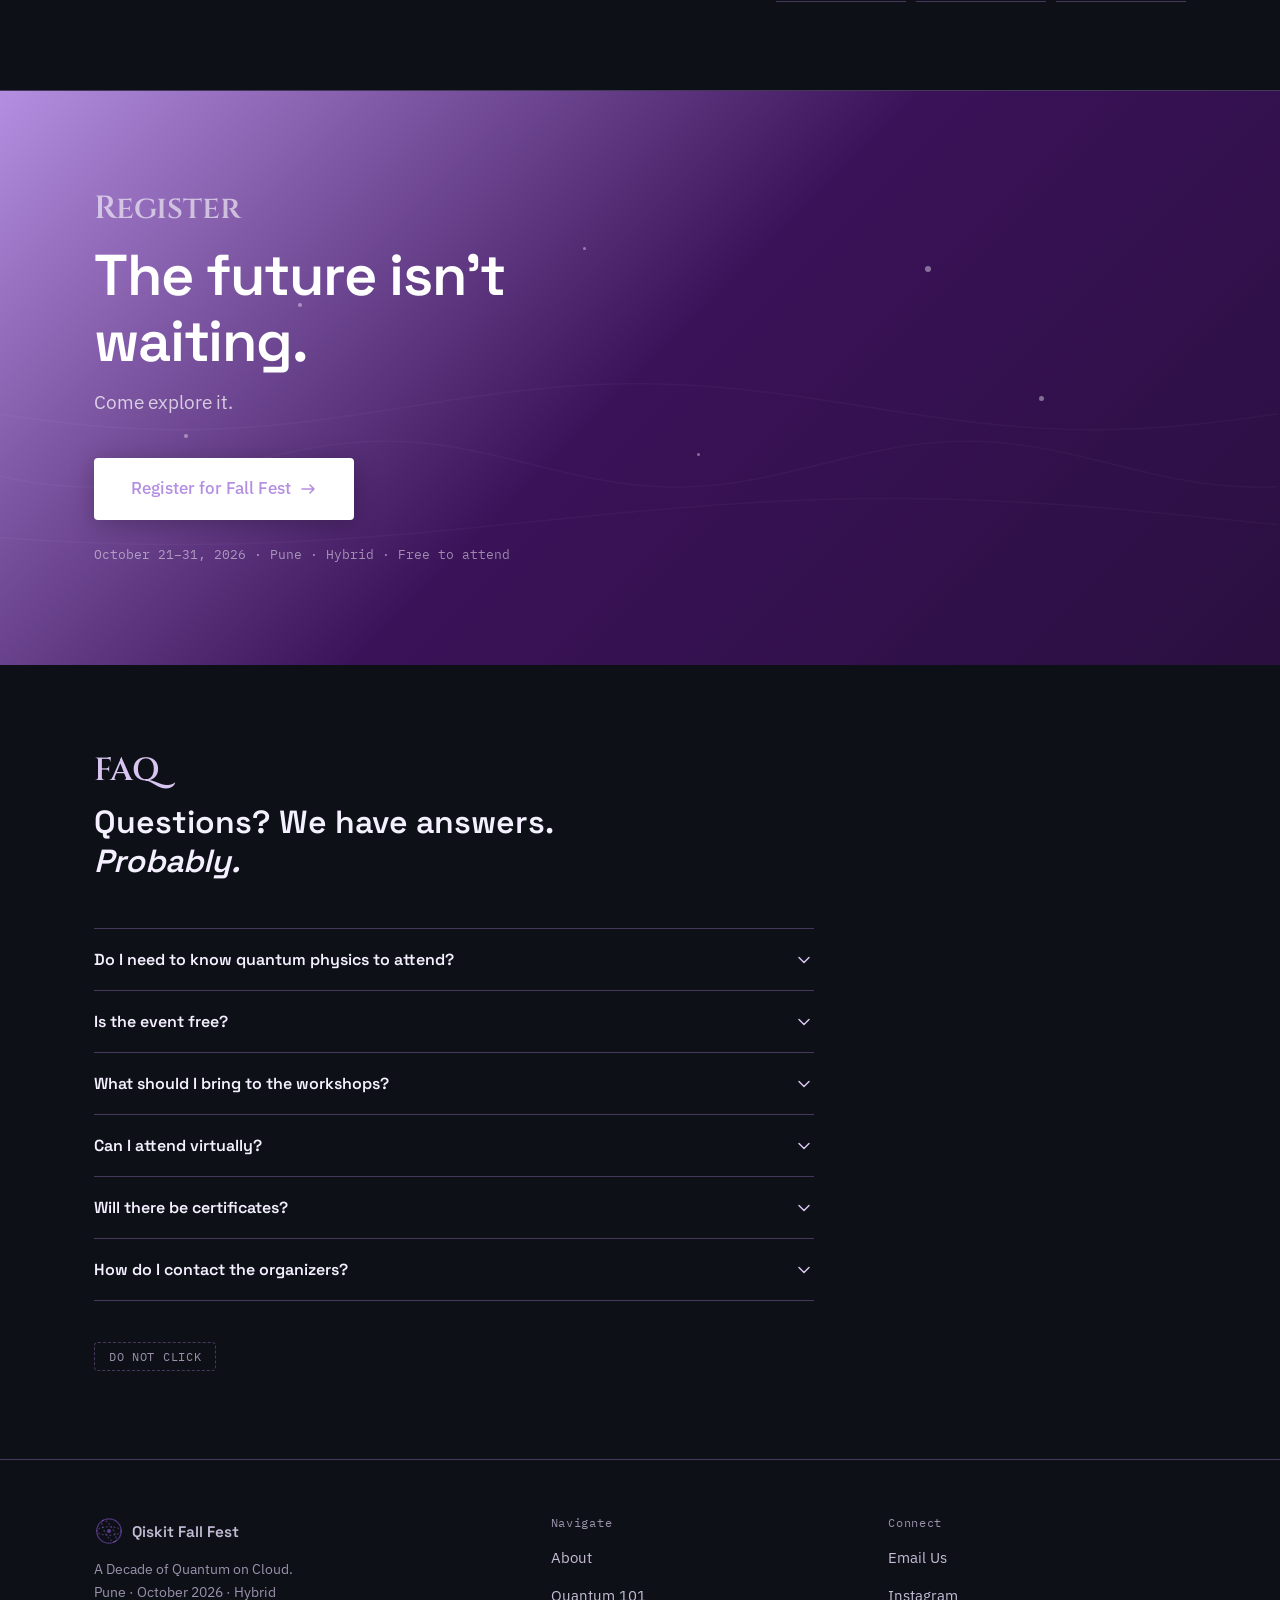
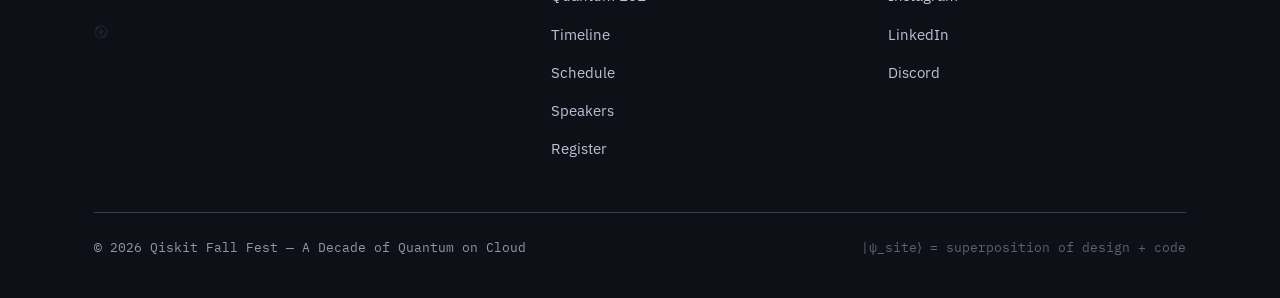
==== commit eaacc4e8: "Remove duplicate Sarita Sapkal listing" ====
--- a/index.html
+++ b/index.html
@@ -572,7 +572,6 @@
         <div class="team-member-group">
           <strong>MMCOE</strong>
           <ul class="organiser-list">
-            <li><span>Dr. Sarita Sapkal</span></li>
             <li><span>Mrs. Swarupa Deshpande</span></li>
             <li><span>Vishwesh Bhilare</span></li>
             <li><span>Pranav Chougule</span></li>
